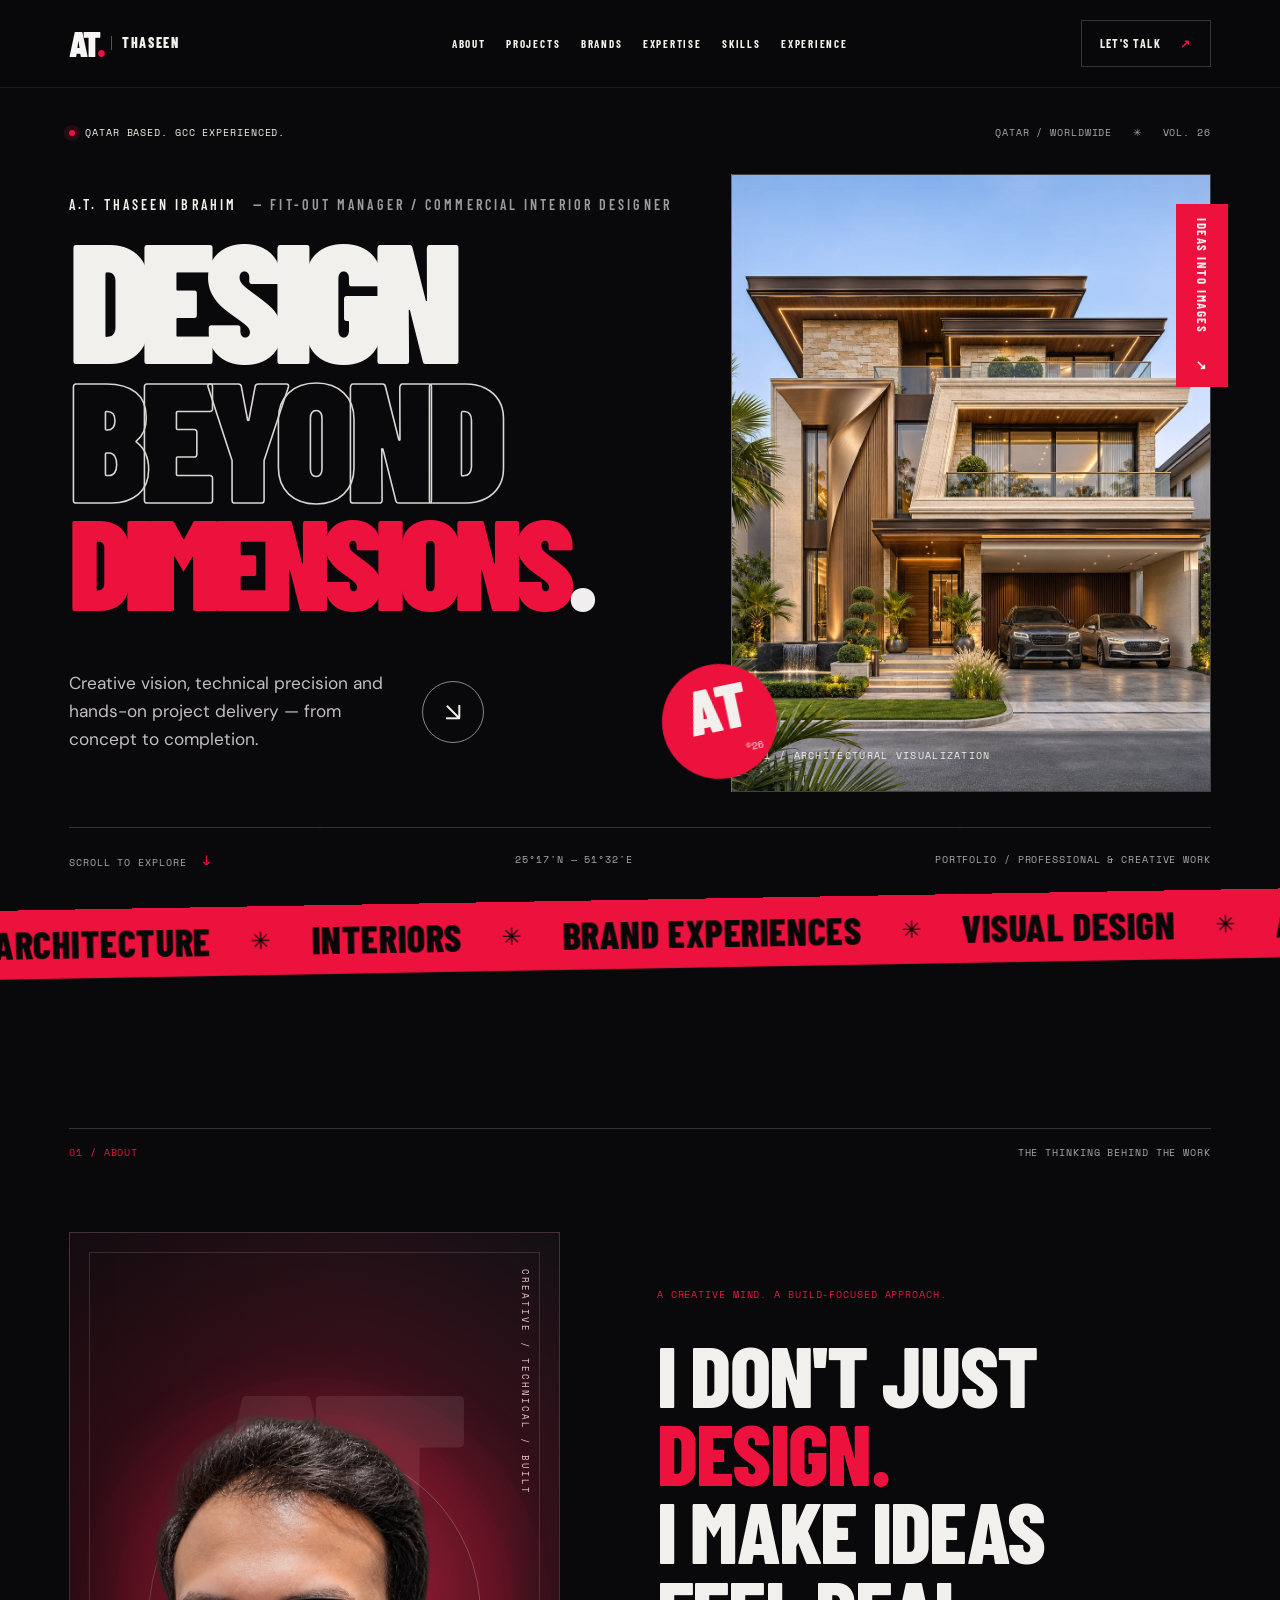
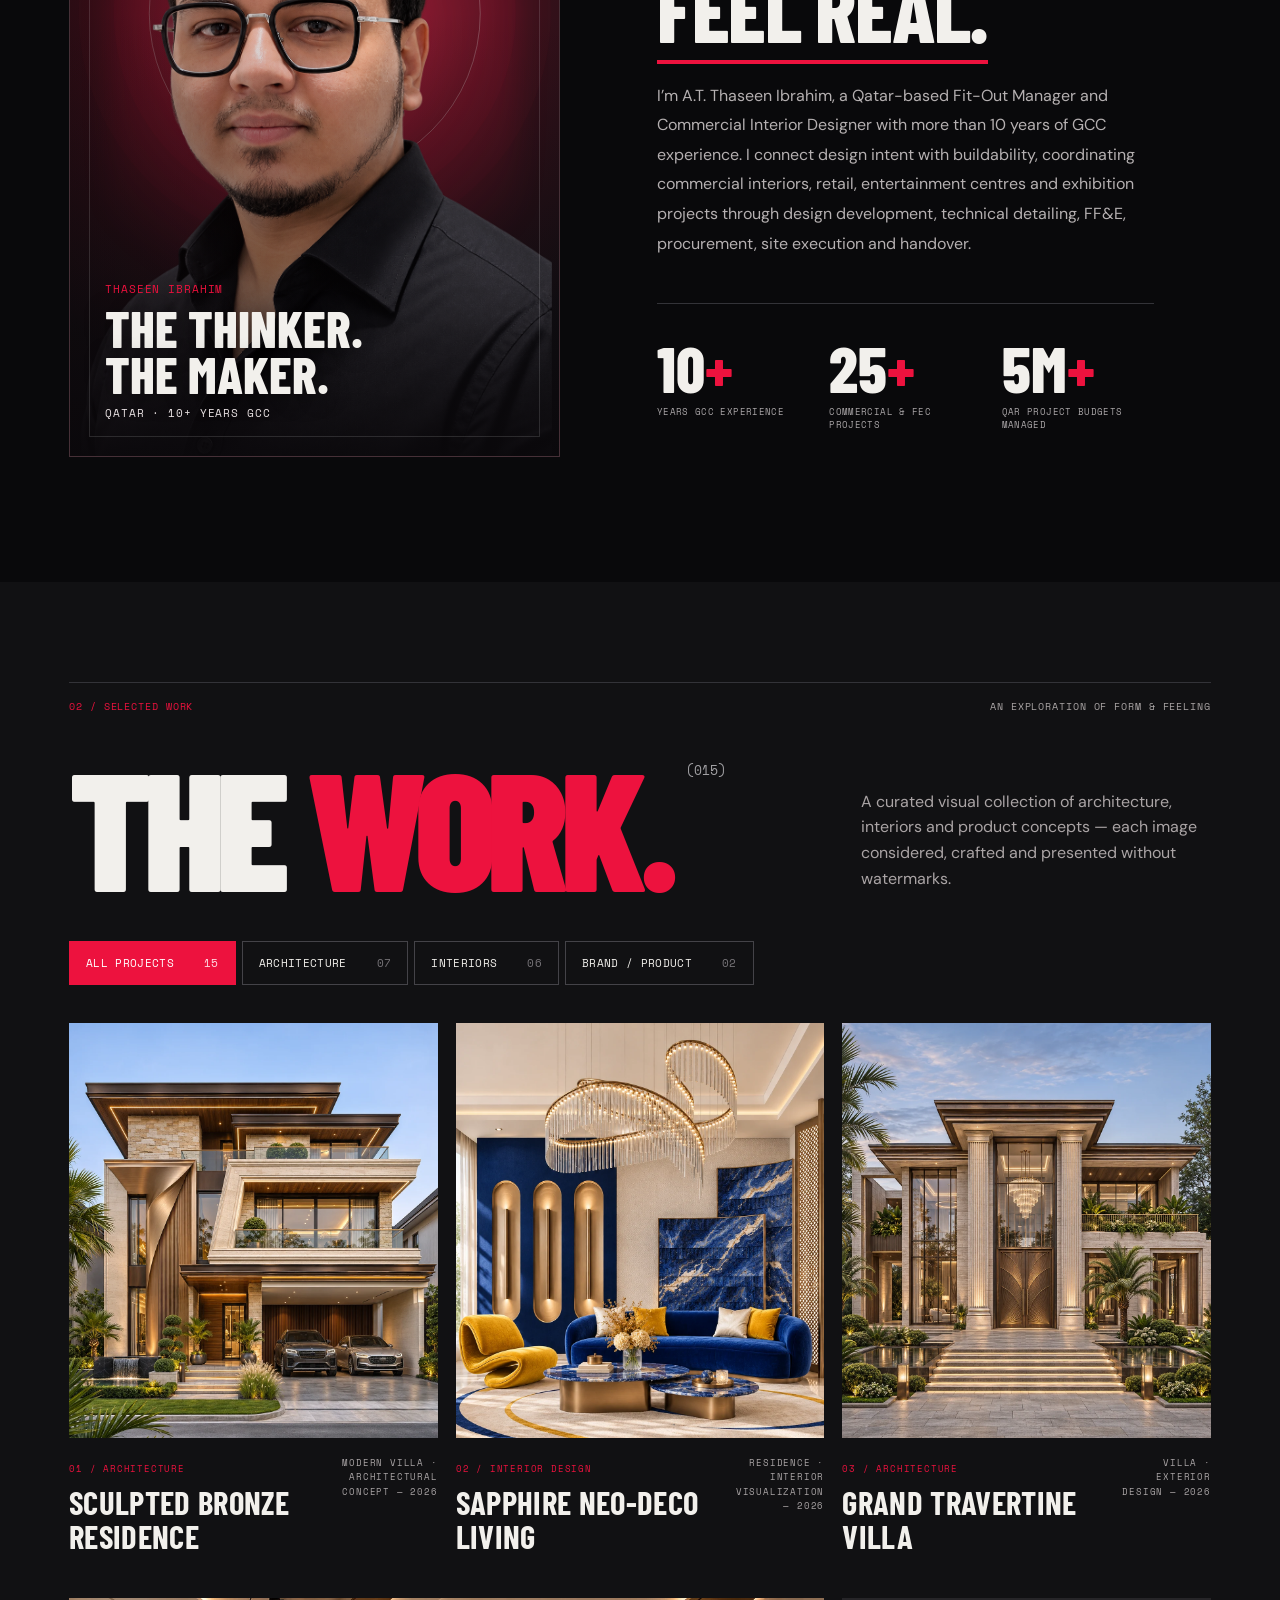
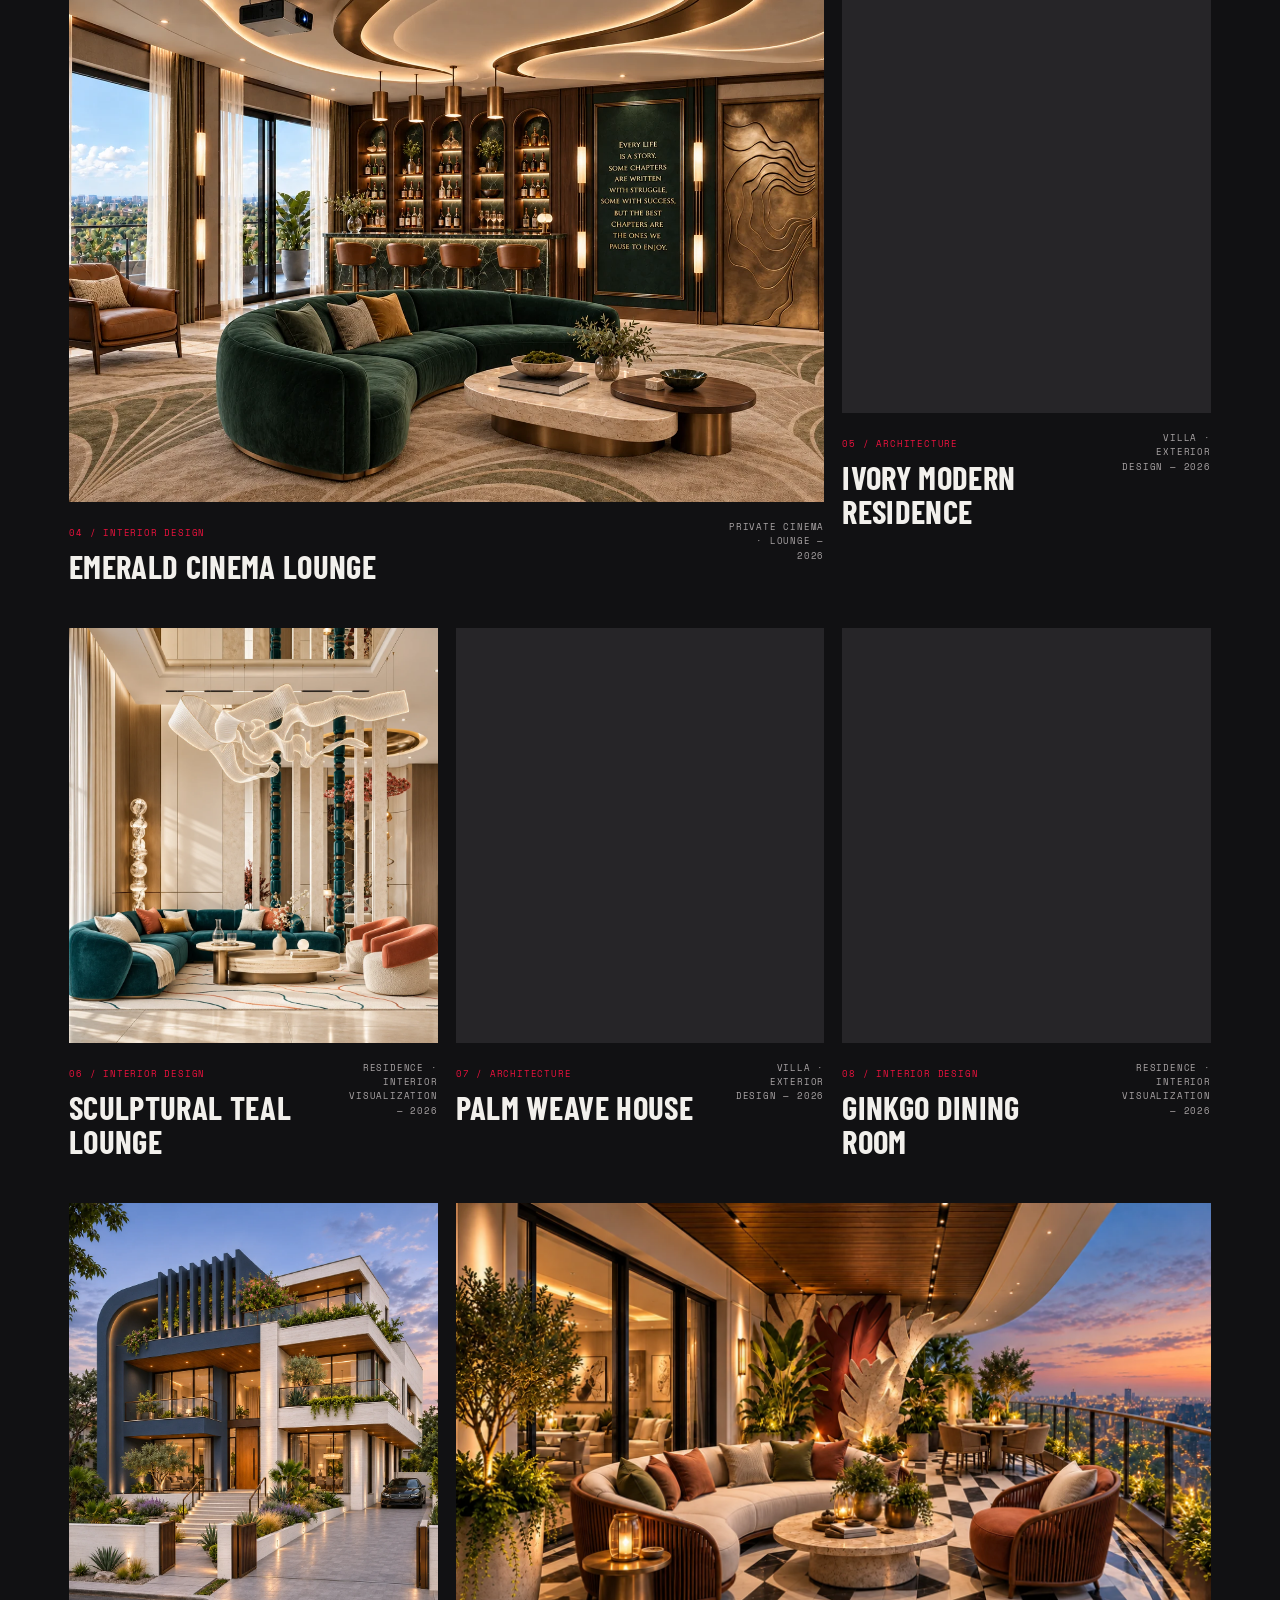
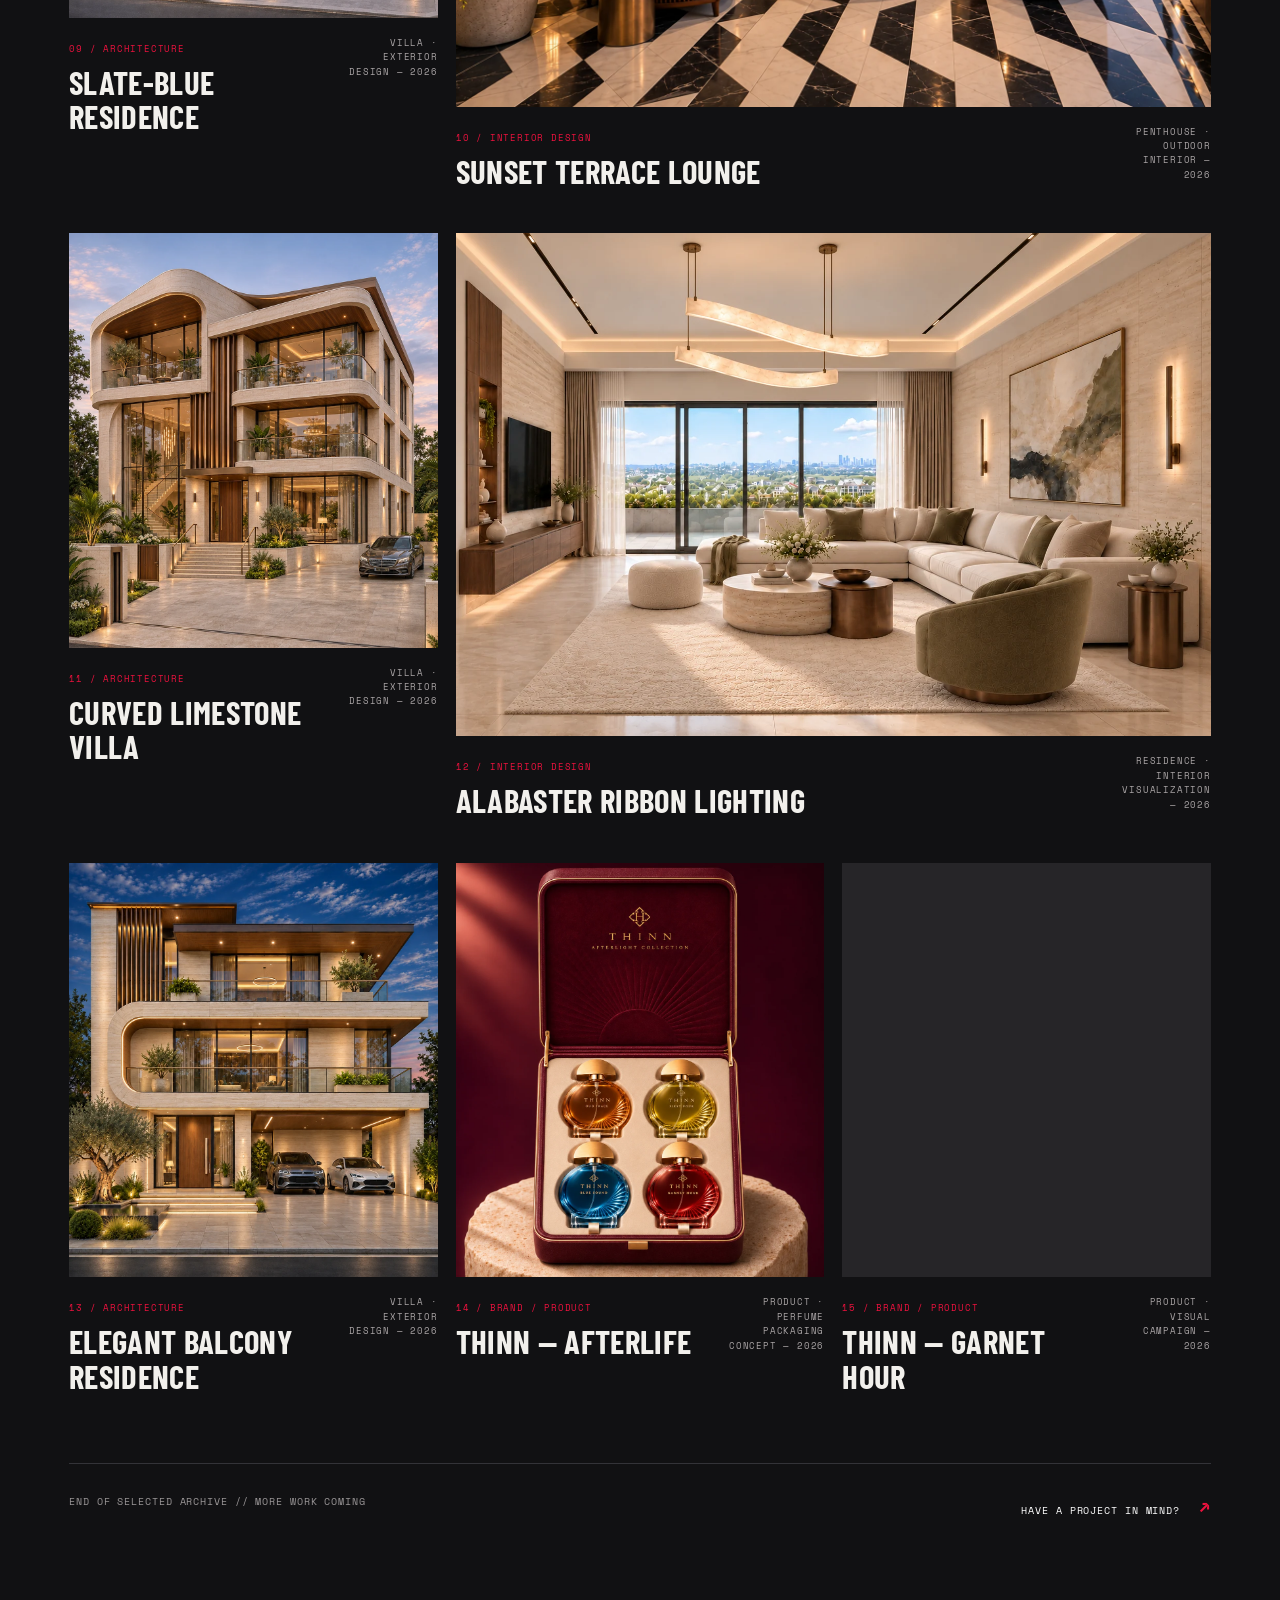
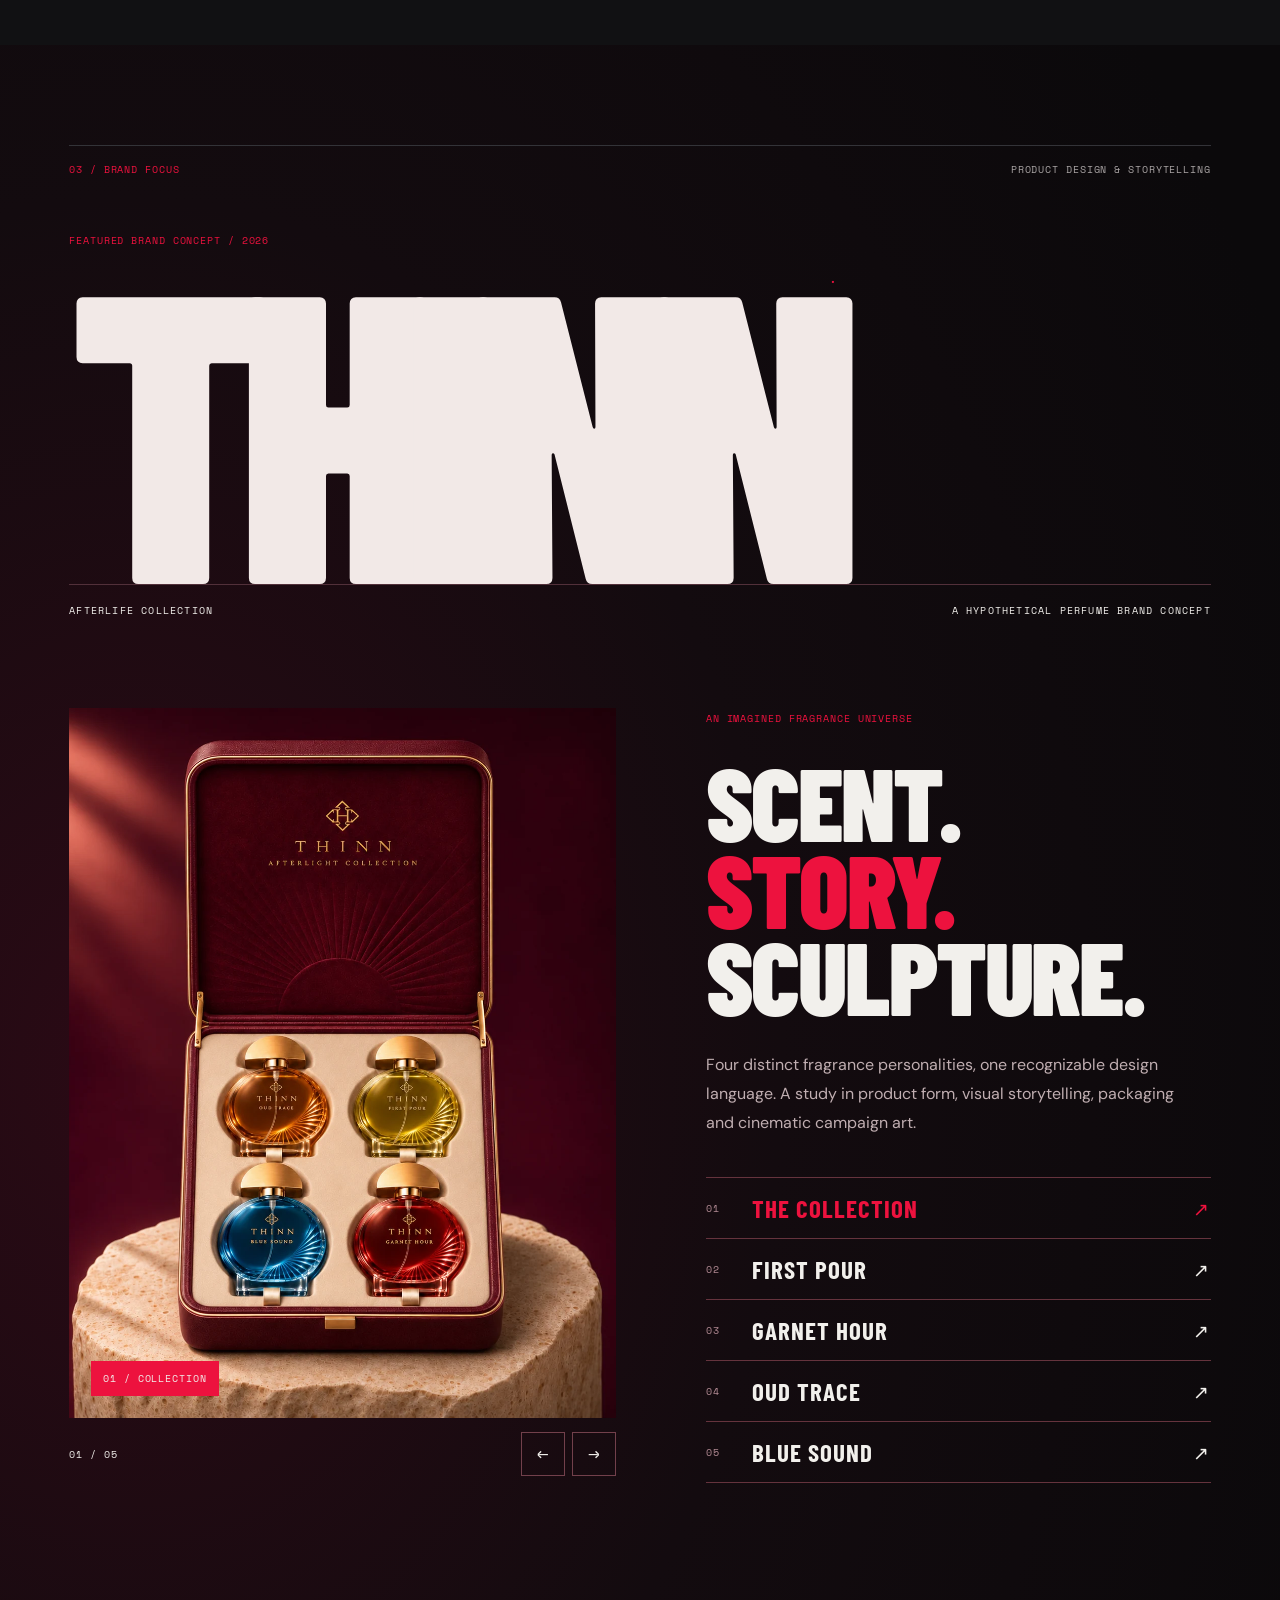
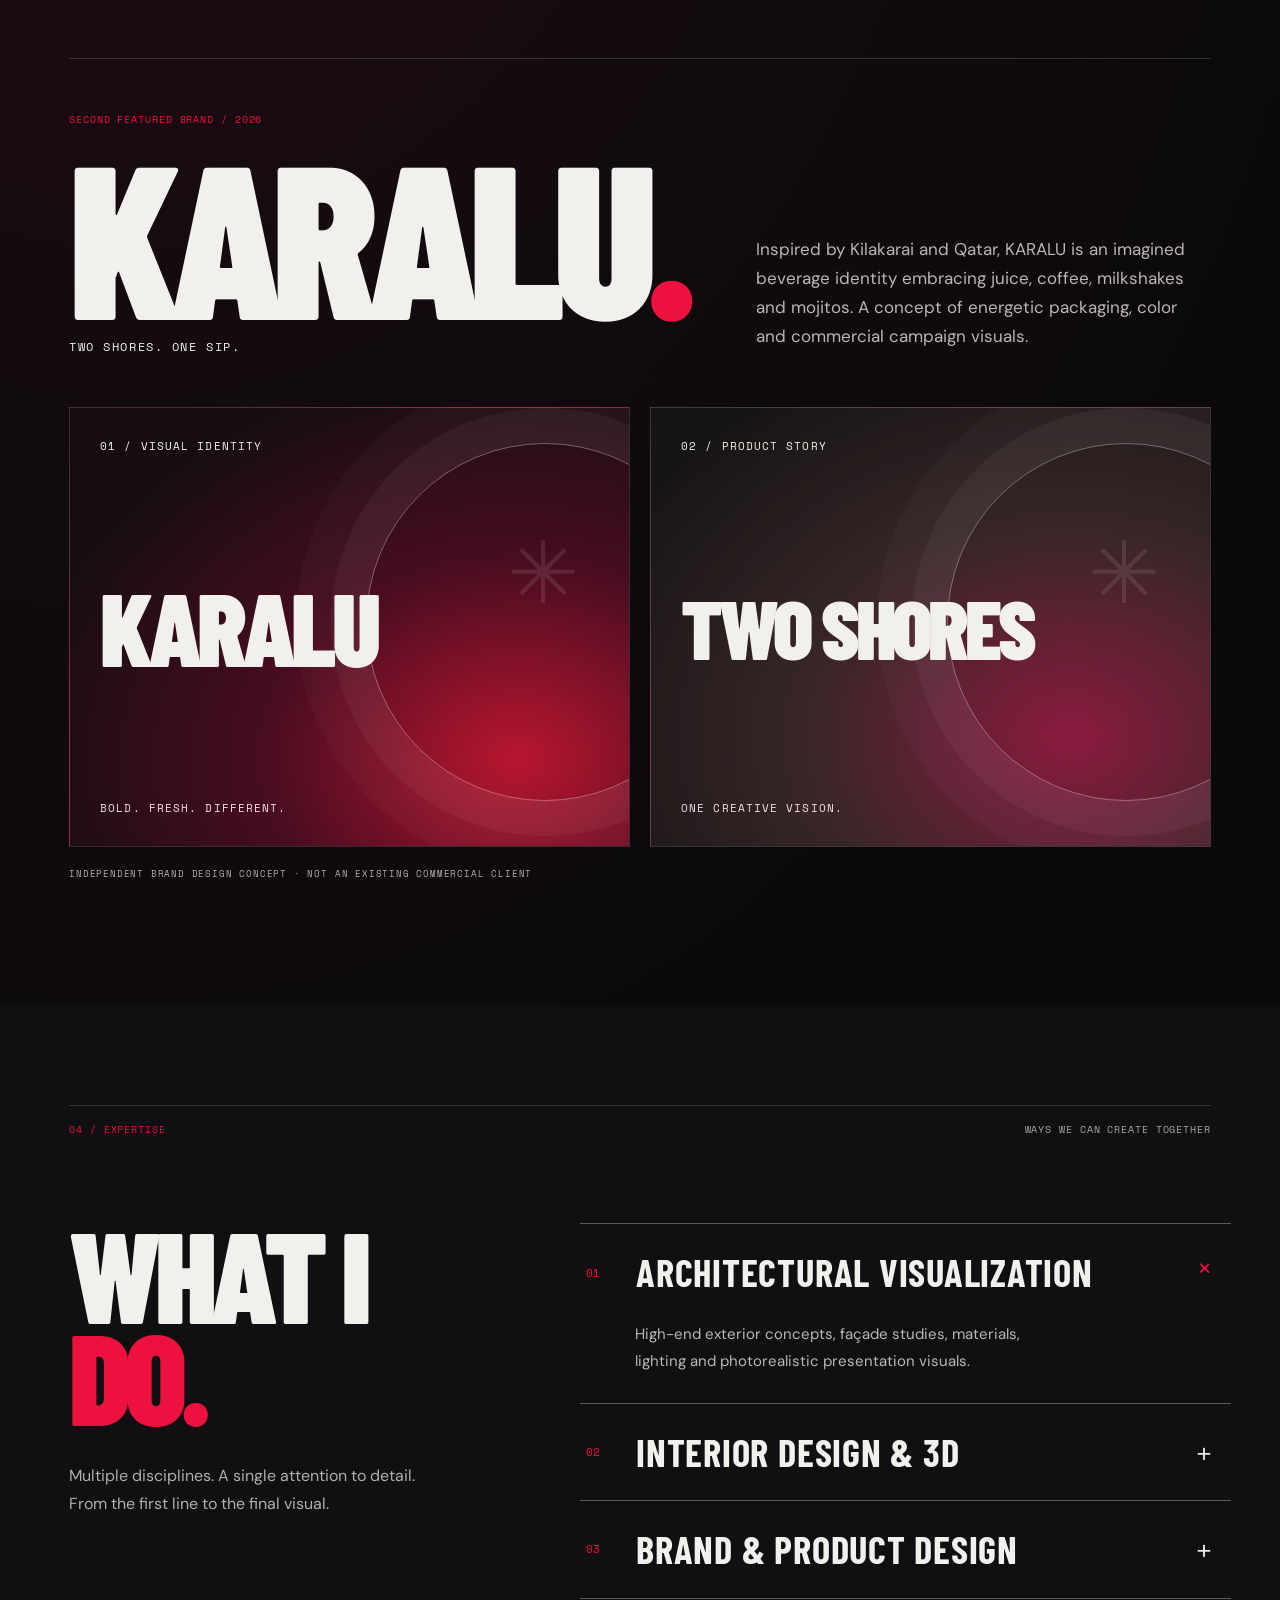
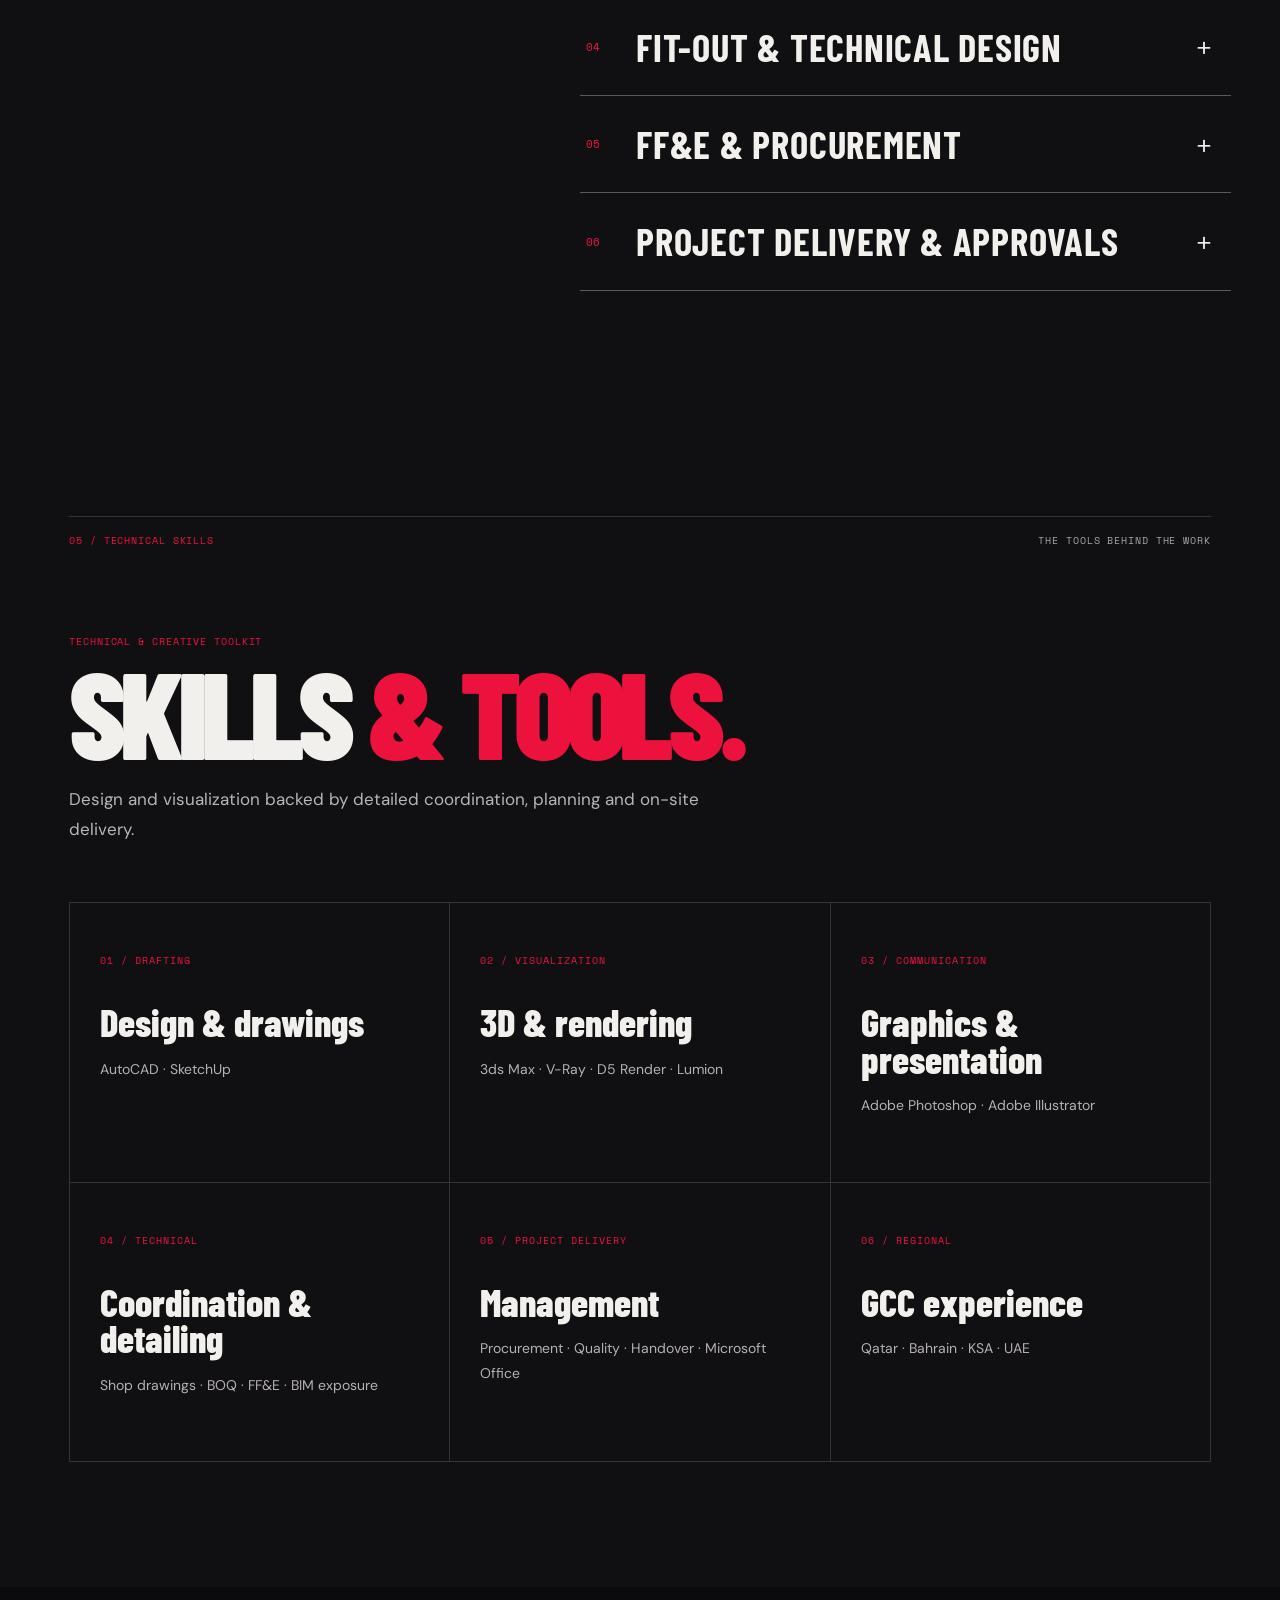
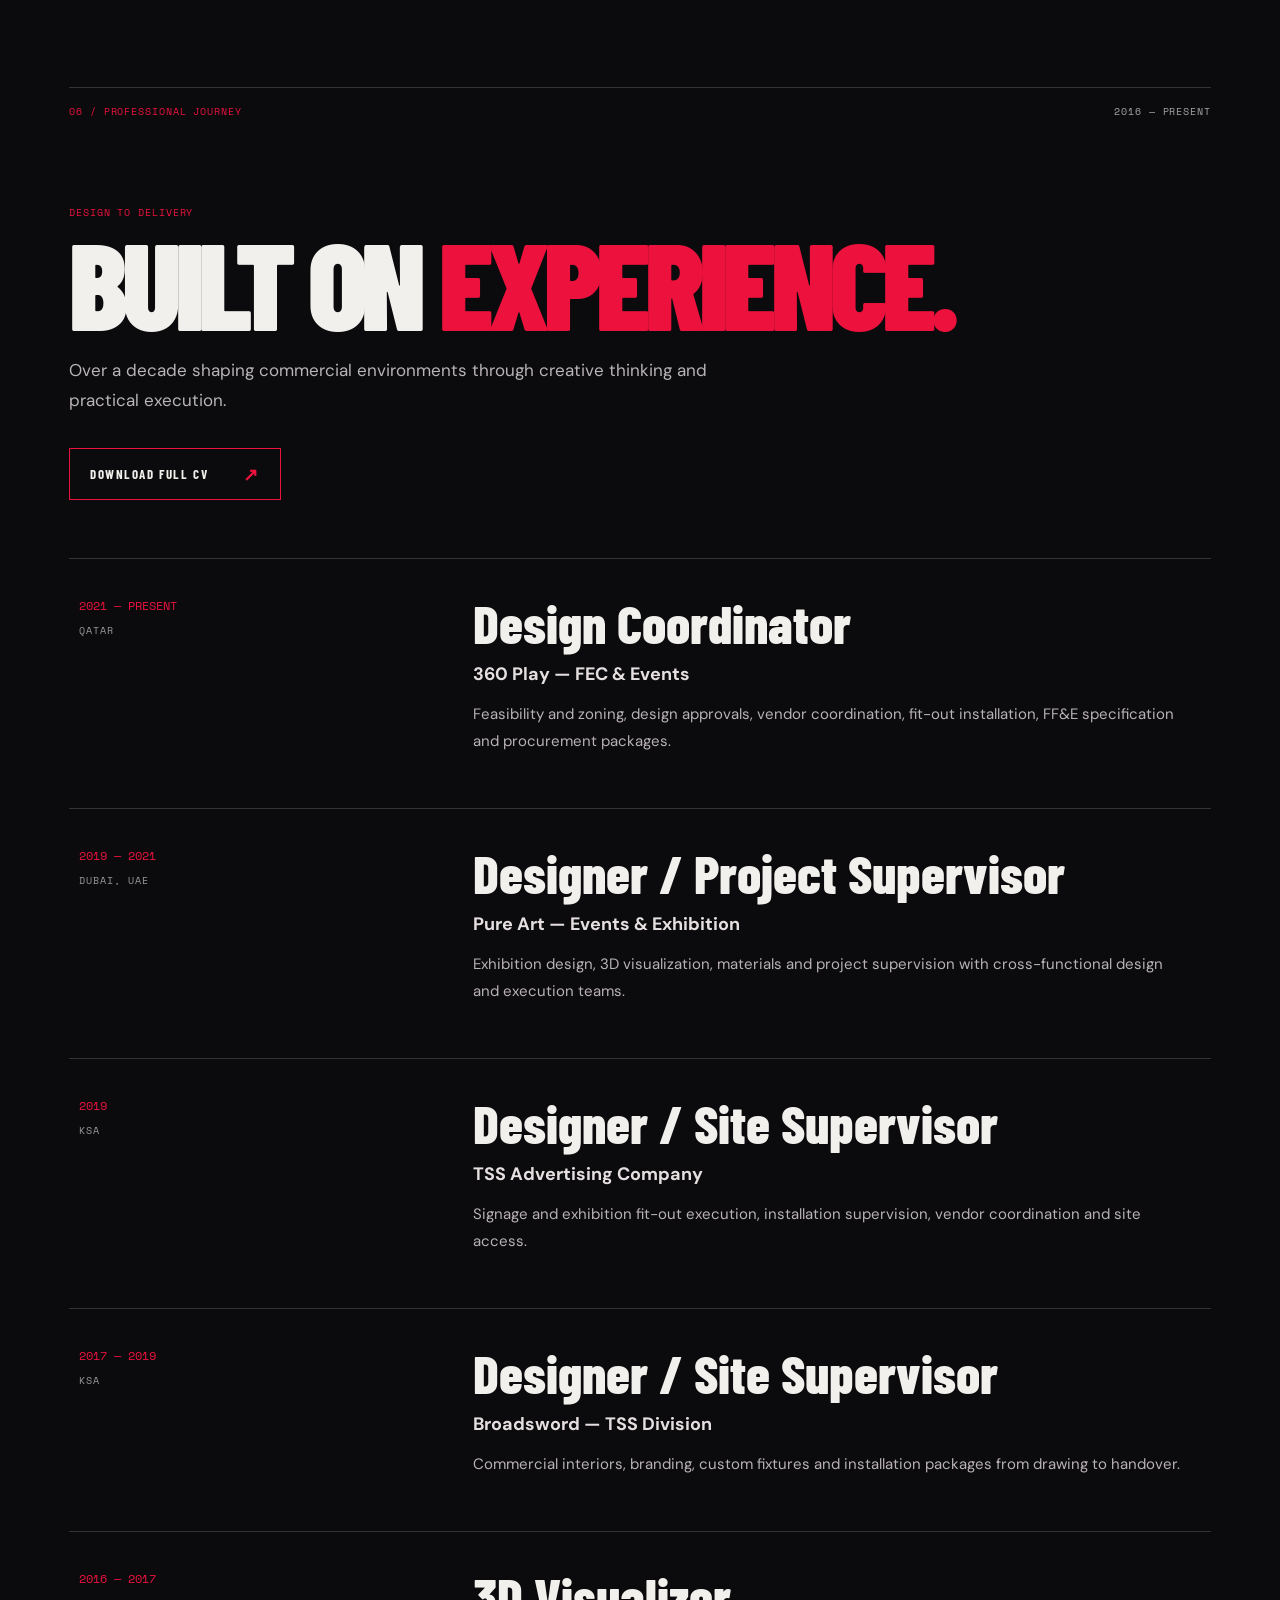
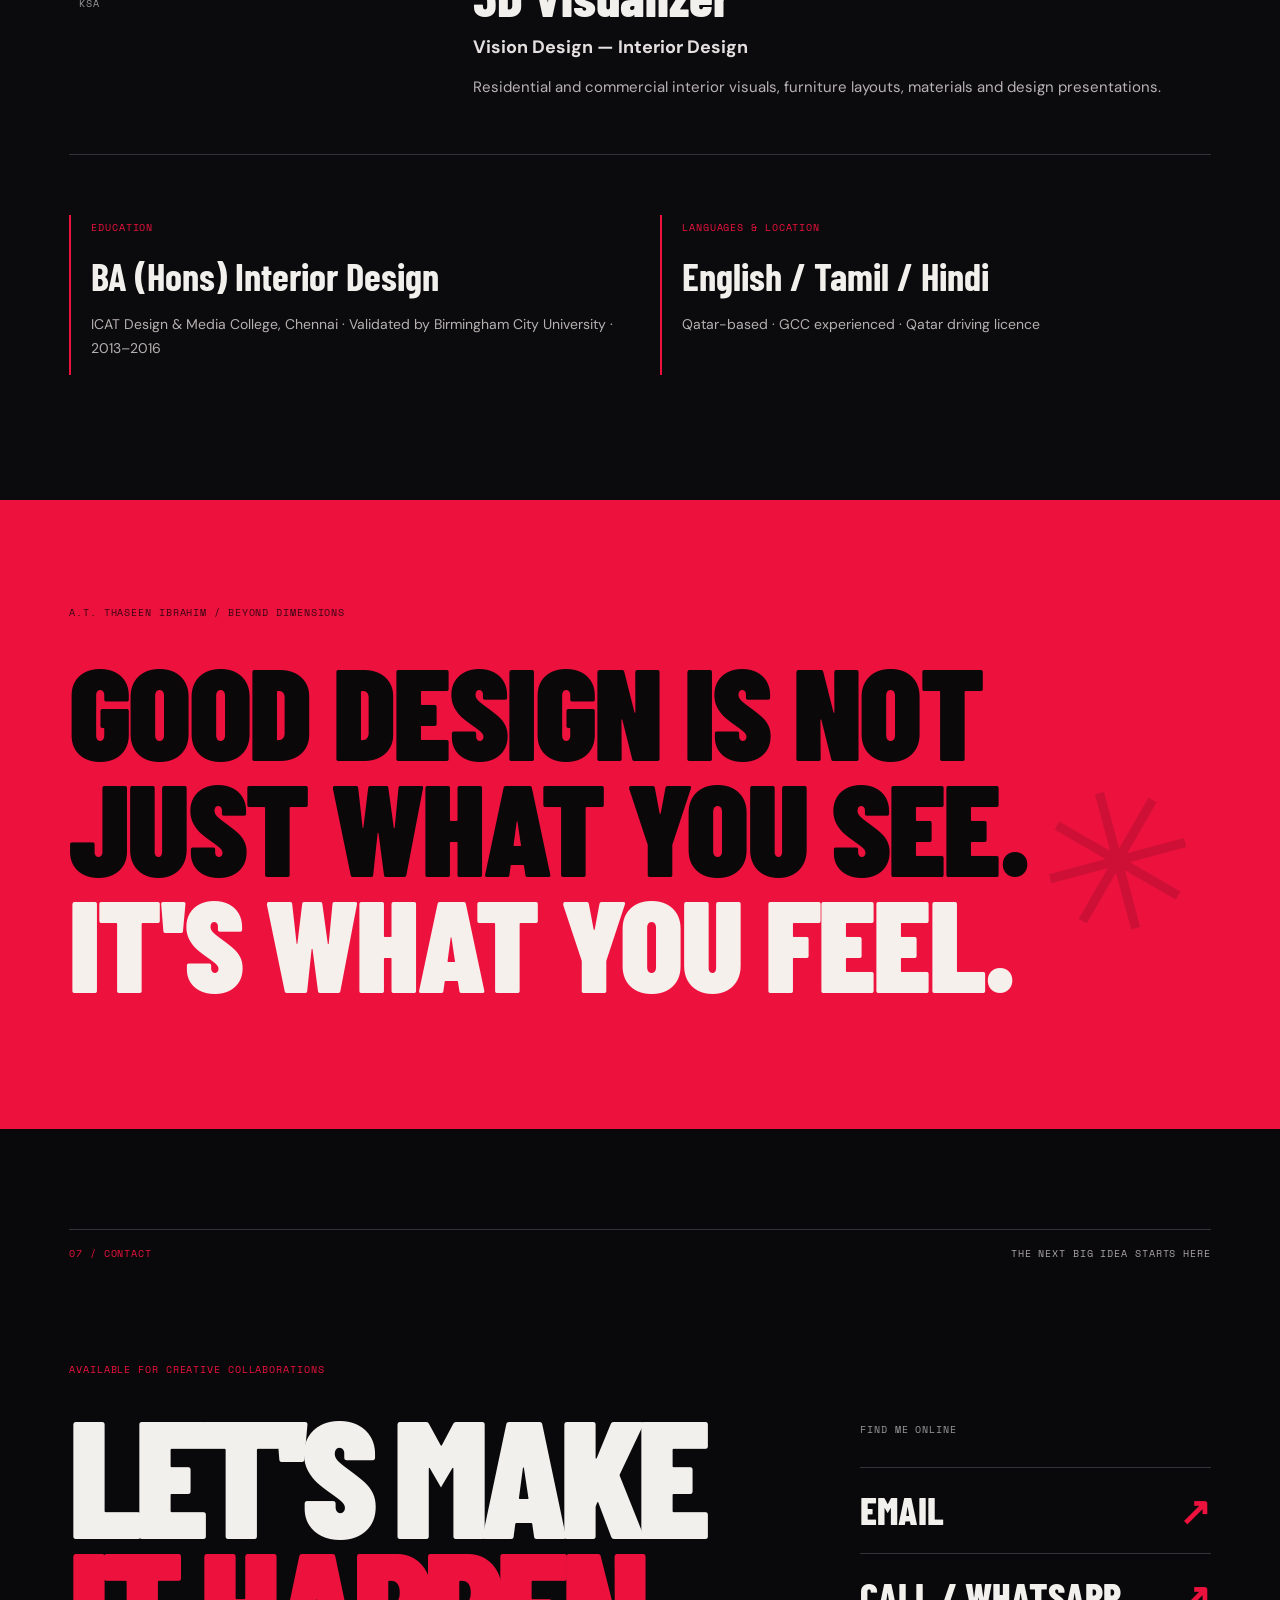
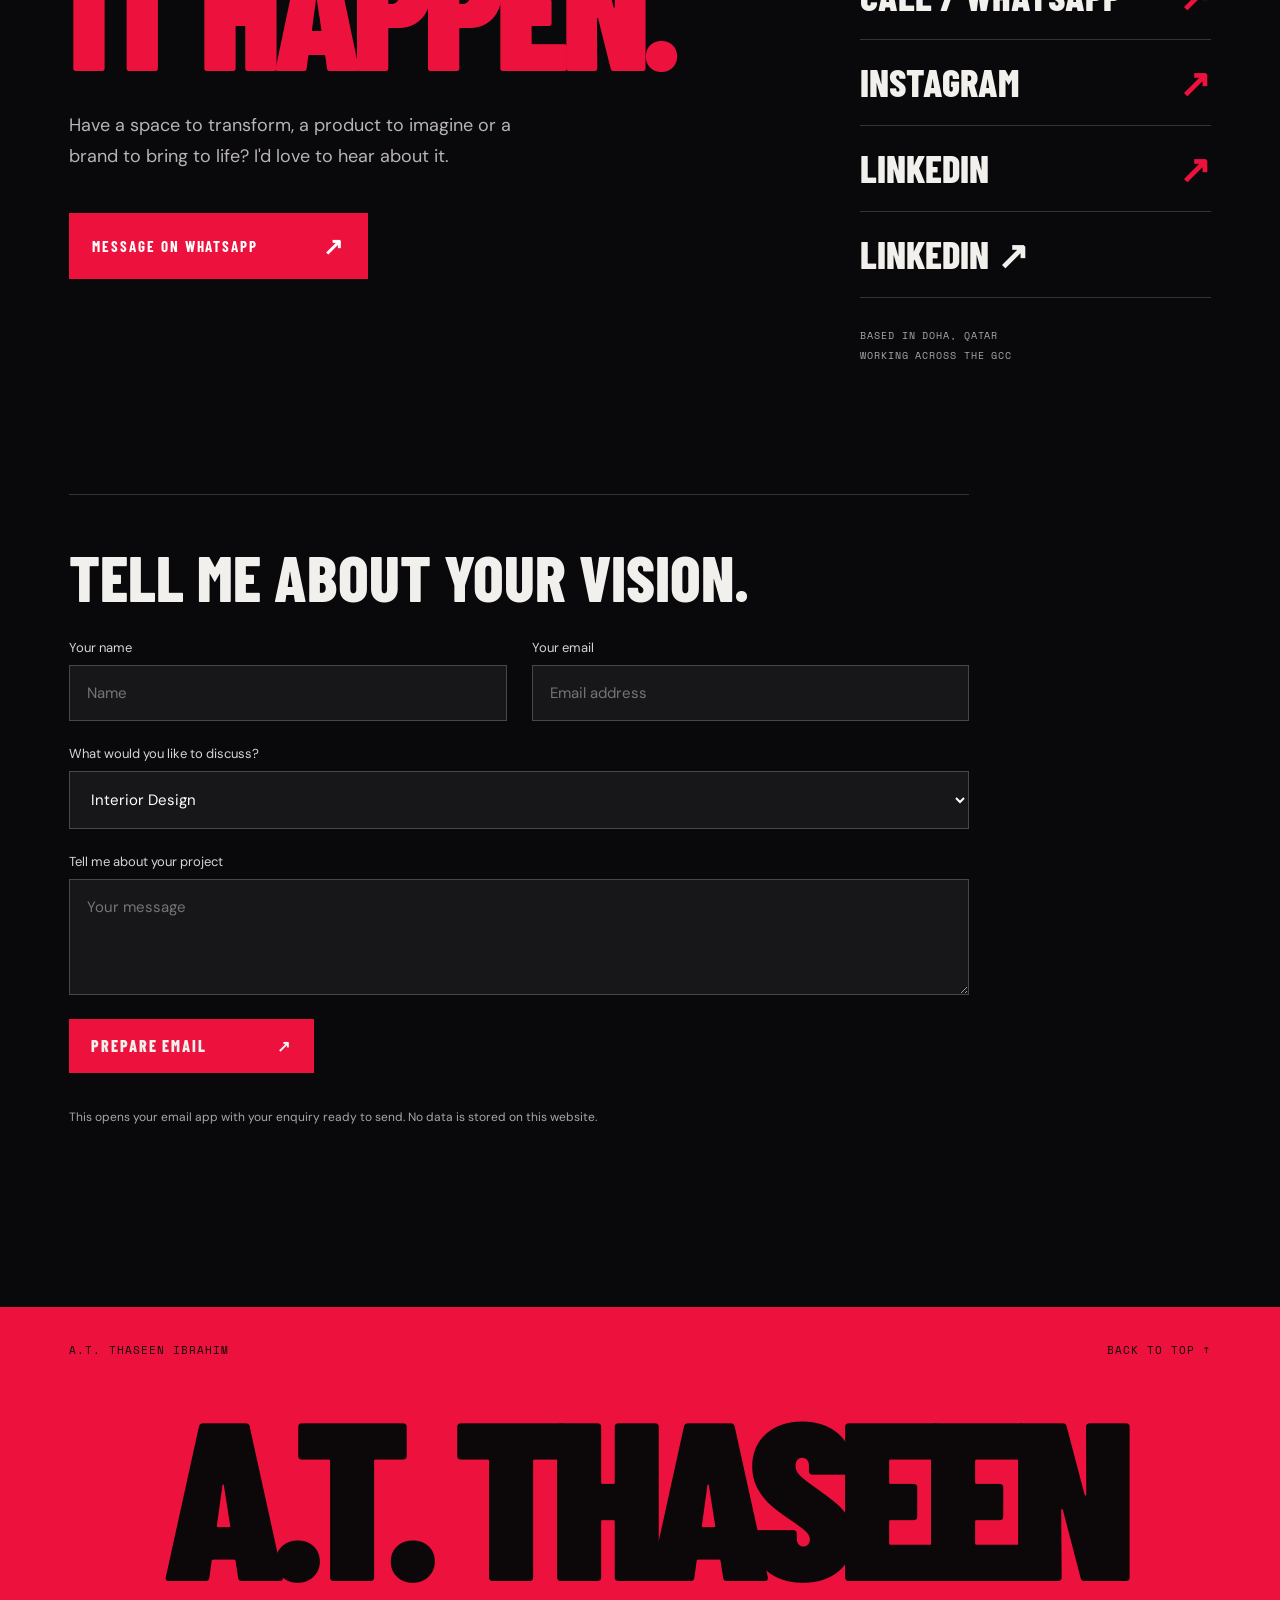
==== index.html @ 5ba25d69 "Add files via upload" ====
<!DOCTYPE html>

<html lang="en">
<head>
<meta charset="utf-8"/>
<meta content="width=device-width,initial-scale=1,viewport-fit=cover" name="viewport"/>
<meta content="#09090b" name="theme-color"/>
<meta content="Portfolio of A.T. Thaseen Ibrahim, Qatar-based Fit-Out Manager and Commercial Interior Designer with 10+ years of GCC experience. Architectural visualization, interior design, THINN and KARALU brand concepts, FF&amp;E and project delivery." name="description"/>
<meta content="A.T. Thaseen Ibrahim — Fit-Out &amp; Creative Design" property="og:title"/>
<meta content="Architecture, interior design, visual storytelling and fit-out delivery. Explore the portfolio of A.T. Thaseen Ibrahim." property="og:description"/>
<meta content="assets/villa-sculpted-bronze.webp" property="og:image"/>
<link rel="icon" type="image/svg+xml" href="favicon.svg"/>
<title>A.T. Thaseen Ibrahim | Fit-Out Manager &amp; Creative Portfolio</title>
<link href="https://fonts.googleapis.com" rel="preconnect"/>
<link crossorigin="" href="https://fonts.gstatic.com" rel="preconnect"/>
<link href="https://fonts.googleapis.com/css2?family=Barlow+Condensed:wght@400;500;600;700;800;900&amp;family=DM+Sans:wght@400;500;600;700&amp;family=Space+Mono:wght@400;700&amp;display=swap" rel="stylesheet"/>
<link as="image" href="assets/villa-sculpted-bronze.webp" rel="preload"/>
<link href="styles.css" rel="stylesheet"/>
<script defer="" src="script.js"></script>
</head>
<body>
<a class="skip-link" href="#main">Skip to content</a>
<div aria-hidden="true" id="scroll-progress"></div>
<div aria-hidden="true" class="cursor"><span>VIEW</span></div>
<div aria-hidden="true" class="loader" id="loader"><div class="loader-center"><span class="loader-kicker">A.T. THASEEN IBRAHIM // PORTFOLIO</span><strong>AT.</strong><span class="loader-counter" id="loader-number">000</span></div><div class="loader-bottom"><span>BEYOND DIMENSIONS</span><span>PORTFOLIO / 2026</span></div></div>
<header class="site-header" id="site-header">
<a aria-label="A.T. Thaseen Ibrahim — back to top" class="identity" href="#home"><span class="identity-mark">AT<i>.</i></span><span class="identity-name">THASEEN</span></a>
<nav aria-label="Main menu" class="desktop-nav"><a data-n="01" href="#about">ABOUT</a><a data-n="02" href="#work">PROJECTS</a><a data-n="03" href="#brand">BRANDS</a><a data-n="04" href="#services">EXPERTISE</a><a data-n="05" href="#skills">SKILLS</a><a data-n="06" href="#experience">EXPERIENCE</a></nav>
<a class="nav-cta" href="#contact">LET'S TALK <span aria-hidden="true">↗</span></a>
<button aria-controls="mobile-menu" aria-expanded="false" aria-label="Open menu" class="menu-toggle" id="menu-toggle"><span></span><span></span></button>
</header>
<nav aria-label="Mobile navigation" class="mobile-menu" id="mobile-menu" inert=""><a href="#home">HOME <i>00</i></a><a href="#about">PROFILE <i>01</i></a><a href="#work">PROJECTS <i>02</i></a><a href="#brand">BRAND DESIGNS <i>03</i></a><a href="#services">EXPERTISE <i>04</i></a><a href="#skills">SKILLS <i>05</i></a><a href="#experience">EXPERIENCE <i>06</i></a><a href="#contact">CONTACT <i>07</i></a></nav>
<main id="main">
<section aria-label="Portfolio introduction" class="hero" id="home">
<div aria-hidden="true" class="hero-grid"></div>
<div class="hero-main">
<div class="hero-top reveal"><span class="eyebrow"><b class="pulse"></b> QATAR BASED. GCC EXPERIENCED.</span><span class="hero-edition">QATAR / WORLDWIDE   ✳   VOL. 26</span></div>
<div class="hero-composition">
<div class="hero-copy">
<p class="hero-small reveal">A.T. THASEEN IBRAHIM <span>— FIT-OUT MANAGER / COMMERCIAL INTERIOR DESIGNER</span></p>
<h1 class="hero-heading"><span class="line-wrap"><span class="line-animate">DESIGN</span></span><span class="line-wrap"><span class="line-animate outline-type">BEYOND</span></span><span class="line-wrap"><span class="line-animate red-type">DIMENSIONS<span class="dot">.</span></span></span></h1>
<div class="hero-caption reveal"><p>Creative vision, technical precision and hands-on project delivery — from concept to completion.</p><a aria-label="Explore selected work" class="round-arrow" href="#work">↘</a></div>
</div>
<div class="hero-visual reveal" data-parallax="0.09"><div class="hero-image-frame"><img alt="Warm-lit sculptural modern villa exterior, designed and visualized by A.T. Thaseen Ibrahim" class="hero-picture" fetchpriority="high" src="assets/villa-sculpted-bronze.webp"/><div class="image-shade"></div><div class="hero-image-id">01 / ARCHITECTURAL VISUALIZATION</div></div><div class="hero-visual-caption">IDEAS INTO IMAGES <span>↗</span></div></div>
<div aria-hidden="true" class="hero-stamp">AT<span>©26</span></div>
</div>
<div class="hero-foot"><span>SCROLL TO EXPLORE <span class="scroll-arrow">↓</span></span><span class="tiny-coord">25°17'N — 51°32'E</span><span>PORTFOLIO / PROFESSIONAL &amp; CREATIVE WORK</span></div>
</div>
<div aria-label="Architecture, interiors, branding, visual design" class="marquee-band"><div aria-hidden="true" class="marquee-track"> <span>ARCHITECTURE</span><i>✳</i><span>INTERIORS</span><i>✳</i><span>BRAND EXPERIENCES</span><i>✳</i><span>VISUAL DESIGN</span><i>✳</i><span>ARCHITECTURE</span><i>✳</i><span>INTERIORS</span><i>✳</i><span>BRAND EXPERIENCES</span><i>✳</i><span>VISUAL DESIGN</span><i>✳</i></div></div>
</section>
<section class="about section-pad" id="about">
<div class="section-number reveal"><span>01 / ABOUT</span><span>THE THINKING BEHIND THE WORK</span></div>
<div class="about-grid">
<div class="about-left portrait-area reveal portrait-cutout"><div class="portrait-frame"><span aria-hidden="true" class="portrait-orbit"></span><span aria-hidden="true" class="portrait-caption-vertical">CREATIVE / TECHNICAL / BUILT</span><img alt="A.T. Thaseen Ibrahim, transparent studio portrait in black shirt" loading="eager" src="assets/thaseen-transparent-portrait.png"/><div class="portrait-overlay"></div></div><div class="portrait-label"><span>THASEEN IBRAHIM</span><b>THE THINKER.<br/>THE MAKER.</b><small>QATAR · 10+ YEARS GCC</small></div></div>
<div class="about-right"><p class="micro red reveal">A CREATIVE MIND. A BUILD-FOCUSED APPROACH.</p><h2 class="display-head reveal">I DON'T JUST <em>DESIGN.</em><br/>I MAKE IDEAS <span class="underline-red">FEEL REAL.</span></h2><p class="about-description reveal">I’m A.T. Thaseen Ibrahim, a Qatar-based Fit-Out Manager and Commercial Interior Designer with more than 10 years of GCC experience. I connect design intent with buildability, coordinating commercial interiors, retail, entertainment centres and exhibition projects through design development, technical detailing, FF&amp;E, procurement, site execution and handover.</p><div class="stats reveal"><div><strong>10<span>+</span></strong><small>YEARS GCC EXPERIENCE</small></div><div><strong>25<span>+</span></strong><small>COMMERCIAL &amp; FEC PROJECTS</small></div><div><strong>5M<span>+</span></strong><small>QAR PROJECT BUDGETS MANAGED</small></div></div></div>
</div>
</section>
<section class="work section-pad" id="work">
<div class="section-number reveal"><span>02 / SELECTED WORK</span><span>AN EXPLORATION OF FORM &amp; FEELING</span></div>
<div class="work-header"><h2 class="section-display reveal">THE <em>WORK.</em><span class="count-mark">(015)</span></h2><div class="work-intro reveal">A curated visual collection of architecture, interiors and product concepts — each image considered, crafted and presented without watermarks.</div></div>
<div aria-label="Filter portfolio projects" class="filter-wrap reveal" role="group"><button aria-pressed="true" class="filter active" data-filter="all" type="button">ALL PROJECTS <span>15</span></button><button aria-pressed="false" class="filter" data-filter="architecture" type="button">ARCHITECTURE <span>07</span></button><button aria-pressed="false" class="filter" data-filter="interior" type="button">INTERIORS <span>06</span></button><button aria-pressed="false" class="filter" data-filter="branding" type="button">BRAND / PRODUCT <span>02</span></button></div>
<div class="projects-grid" id="projects-grid"><article aria-label="Open SCULPTED BRONZE RESIDENCE image" class="project-card reveal" data-category="architecture" data-index="0" role="button" tabindex="0"><div class="project-media"><img alt="A contemporary sculptural luxury villa in natural stone, bronze and warm architectural lighting" class="project-tall-image" decoding="async" loading="lazy" src="assets/villa-sculpted-bronze.webp"/><div class="project-hover"><span>VIEW FULL IMAGE</span><b>↗</b></div></div><div class="project-info"><div><span class="project-type">01 / ARCHITECTURE</span><h3>SCULPTED BRONZE RESIDENCE</h3></div><span class="project-year">MODERN VILLA · ARCHITECTURAL CONCEPT — 2026</span></div></article><article aria-label="Open SAPPHIRE NEO-DECO LIVING image" class="project-card reveal" data-category="interior" data-index="1" role="button" tabindex="0"><div class="project-media"><img alt="Sapphire velvet sofa, mustard accent chair and opulent chandeliers in a Neo-Deco living room" decoding="async" loading="lazy" src="assets/interior-sapphire-living.webp"/><div class="project-hover"><span>VIEW FULL IMAGE</span><b>↗</b></div></div><div class="project-info"><div><span class="project-type">02 / INTERIOR DESIGN</span><h3>SAPPHIRE NEO-DECO LIVING</h3></div><span class="project-year">RESIDENCE · INTERIOR VISUALIZATION — 2026</span></div></article><article aria-label="Open GRAND TRAVERTINE VILLA image" class="project-card reveal" data-category="architecture" data-index="2" role="button" tabindex="0"><div class="project-media"><img alt="Monumental travertine villa with columns, ornamental door and layered warm lighting" class="project-tall-image" decoding="async" loading="lazy" src="assets/villa-grand-travertine.webp"/><div class="project-hover"><span>VIEW FULL IMAGE</span><b>↗</b></div></div><div class="project-info"><div><span class="project-type">03 / ARCHITECTURE</span><h3>GRAND TRAVERTINE VILLA</h3></div><span class="project-year">VILLA · EXTERIOR DESIGN — 2026</span></div></article><article aria-label="Open EMERALD CINEMA LOUNGE image" class="project-card reveal wide" data-category="interior" data-index="3" role="button" tabindex="0"><div class="project-media"><img alt="Luxe emerald curved sofa with back bar, projector and bronze lighting in cinema lounge" decoding="async" loading="lazy" src="assets/interior-emerald-cinema.webp"/><div class="project-hover"><span>VIEW FULL IMAGE</span><b>↗</b></div></div><div class="project-info"><div><span class="project-type">04 / INTERIOR DESIGN</span><h3>EMERALD CINEMA LOUNGE</h3></div><span class="project-year">PRIVATE CINEMA · LOUNGE — 2026</span></div></article><article aria-label="Open IVORY MODERN RESIDENCE image" class="project-card reveal" data-category="architecture" data-index="4" role="button" tabindex="0"><div class="project-media"><img alt="Ivory-and-charcoal two-storey villa with fluted columns, tall glazing and modern garage" class="project-tall-image" decoding="async" loading="lazy" src="assets/villa-ivory-modern.webp"/><div class="project-hover"><span>VIEW FULL IMAGE</span><b>↗</b></div></div><div class="project-info"><div><span class="project-type">05 / ARCHITECTURE</span><h3>IVORY MODERN RESIDENCE</h3></div><span class="project-year">VILLA · EXTERIOR DESIGN — 2026</span></div></article><article aria-label="Open SCULPTURAL TEAL LOUNGE image" class="project-card reveal" data-category="interior" data-index="5" role="button" tabindex="0"><div class="project-media"><img alt="Contemporary living space with teal sculptural sofa, coral seating and illuminated ribbon pendant" decoding="async" loading="lazy" src="assets/interior-sculptural-teal.webp"/><div class="project-hover"><span>VIEW FULL IMAGE</span><b>↗</b></div></div><div class="project-info"><div><span class="project-type">06 / INTERIOR DESIGN</span><h3>SCULPTURAL TEAL LOUNGE</h3></div><span class="project-year">RESIDENCE · INTERIOR VISUALIZATION — 2026</span></div></article><article aria-label="Open PALM WEAVE HOUSE image" class="project-card reveal" data-category="architecture" data-index="6" role="button" tabindex="0"><div class="project-media"><img alt="Modern villa with botanical CNC pattern and illuminated warm stone exterior" class="project-tall-image" decoding="async" loading="lazy" src="assets/villa-palm-weave.webp"/><div class="project-hover"><span>VIEW FULL IMAGE</span><b>↗</b></div></div><div class="project-info"><div><span class="project-type">07 / ARCHITECTURE</span><h3>PALM WEAVE HOUSE</h3></div><span class="project-year">VILLA · EXTERIOR DESIGN — 2026</span></div></article><article aria-label="Open GINKGO DINING ROOM image" class="project-card reveal" data-category="interior" data-index="7" role="button" tabindex="0"><div class="project-media"><img alt="Ginkgo feature wall with blue and mustard upholstered dining chairs and sculptural ceiling lighting" decoding="async" loading="lazy" src="assets/interior-ginkgo-dining.webp"/><div class="project-hover"><span>VIEW FULL IMAGE</span><b>↗</b></div></div><div class="project-info"><div><span class="project-type">08 / INTERIOR DESIGN</span><h3>GINKGO DINING ROOM</h3></div><span class="project-year">RESIDENCE · INTERIOR VISUALIZATION — 2026</span></div></article><article aria-label="Open SLATE-BLUE RESIDENCE image" class="project-card reveal" data-category="architecture" data-index="8" role="button" tabindex="0"><div class="project-media"><img alt="Slate-blue modern villa with dramatic fins, pale stone and cascading landscaping" class="project-tall-image" decoding="async" loading="lazy" src="assets/villa-slate-blue.webp"/><div class="project-hover"><span>VIEW FULL IMAGE</span><b>↗</b></div></div><div class="project-info"><div><span class="project-type">09 / ARCHITECTURE</span><h3>SLATE-BLUE RESIDENCE</h3></div><span class="project-year">VILLA · EXTERIOR DESIGN — 2026</span></div></article><article aria-label="Open SUNSET TERRACE LOUNGE image" class="project-card reveal wide" data-category="interior" data-index="9" role="button" tabindex="0"><div class="project-media"><img alt="Open terrace living with checkerboard marble flooring, tropical plants and sunset skyline" decoding="async" loading="lazy" src="assets/interior-sunset-terrace.webp"/><div class="project-hover"><span>VIEW FULL IMAGE</span><b>↗</b></div></div><div class="project-info"><div><span class="project-type">10 / INTERIOR DESIGN</span><h3>SUNSET TERRACE LOUNGE</h3></div><span class="project-year">PENTHOUSE · OUTDOOR INTERIOR — 2026</span></div></article><article aria-label="Open CURVED LIMESTONE VILLA image" class="project-card reveal" data-category="architecture" data-index="10" role="button" tabindex="0"><div class="project-media"><img alt="Luxury villa with softly curved limestone volumes and large glazed balconies" class="project-tall-image" decoding="async" loading="lazy" src="assets/villa-curved-limestone.webp"/><div class="project-hover"><span>VIEW FULL IMAGE</span><b>↗</b></div></div><div class="project-info"><div><span class="project-type">11 / ARCHITECTURE</span><h3>CURVED LIMESTONE VILLA</h3></div><span class="project-year">VILLA · EXTERIOR DESIGN — 2026</span></div></article><article aria-label="Open ALABASTER RIBBON LIGHTING image" class="project-card reveal wide" data-category="interior" data-index="11" role="button" tabindex="0"><div class="project-media"><img alt="Soft neutral living room with alabaster linear lighting and panoramic windows" decoding="async" loading="lazy" src="assets/interior-alabaster-lights.webp"/><div class="project-hover"><span>VIEW FULL IMAGE</span><b>↗</b></div></div><div class="project-info"><div><span class="project-type">12 / INTERIOR DESIGN</span><h3>ALABASTER RIBBON LIGHTING</h3></div><span class="project-year">RESIDENCE · INTERIOR VISUALIZATION — 2026</span></div></article><article aria-label="Open ELEGANT BALCONY RESIDENCE image" class="project-card reveal" data-category="architecture" data-index="12" role="button" tabindex="0"><div class="project-media"><img alt="Three storey contemporary residence with rounded balcony, soft lighting and planter details" class="project-tall-image" decoding="async" loading="lazy" src="assets/villa-elegant-balcony.webp"/><div class="project-hover"><span>VIEW FULL IMAGE</span><b>↗</b></div></div><div class="project-info"><div><span class="project-type">13 / ARCHITECTURE</span><h3>ELEGANT BALCONY RESIDENCE</h3></div><span class="project-year">VILLA · EXTERIOR DESIGN — 2026</span></div></article><article aria-label="Open THINN — AFTERLIFE image" class="project-card reveal" data-category="branding" data-index="13" role="button" tabindex="0"><div class="project-media"><img alt="THINN perfume gift packaging with four distinct fragrance bottles" decoding="async" loading="lazy" src="assets/thinn-afterlife-collection.webp"/><div class="project-hover"><span>VIEW FULL IMAGE</span><b>↗</b></div></div><div class="project-info"><div><span class="project-type">14 / BRAND / PRODUCT</span><h3>THINN — AFTERLIFE</h3></div><span class="project-year">PRODUCT · PERFUME PACKAGING CONCEPT — 2026</span></div></article><article aria-label="Open THINN — GARNET HOUR image" class="project-card reveal" data-category="branding" data-index="14" role="button" tabindex="0"><div class="project-media"><img alt="THINN Garnet Hour crimson perfume product shot with garnet red reflections" decoding="async" loading="lazy" src="assets/thinn-garnet-hour.webp"/><div class="project-hover"><span>VIEW FULL IMAGE</span><b>↗</b></div></div><div class="project-info"><div><span class="project-type">15 / BRAND / PRODUCT</span><h3>THINN — GARNET HOUR</h3></div><span class="project-year">PRODUCT · VISUAL CAMPAIGN — 2026</span></div></article></div>
<div class="work-end reveal"><span>END OF SELECTED ARCHIVE // MORE WORK COMING</span><a href="#contact">HAVE A PROJECT IN MIND? <b>↗</b></a></div>
</section>
<section class="brand section-pad" id="brand">
<div class="section-number reveal"><span>03 / BRAND FOCUS</span><span>PRODUCT DESIGN &amp; STORYTELLING</span></div>
<div class="brand-head reveal"><span class="micro red">FEATURED BRAND CONCEPT / 2026</span><h2>THINN<span>·</span></h2><div class="brand-head-bottom"><p>AFTERLIFE COLLECTION</p><p>A HYPOTHETICAL PERFUME BRAND CONCEPT</p></div></div>
<div class="brand-showcase"><div class="brand-left reveal"><div class="brand-image-wrap"><img alt="THINN Afterlife perfume gift collection" id="brand-featured-image" loading="lazy" src="assets/thinn-afterlife-collection.webp"/><span class="brand-image-label" id="brand-image-label">01 / COLLECTION</span></div><div class="brand-controls"><span id="brand-image-count">01 / 05</span><div><button aria-label="Previous fragrance" id="brand-prev" type="button">←</button><button aria-label="Next fragrance" id="brand-next" type="button">→</button></div></div></div><div class="brand-right reveal"><p class="small-label">AN IMAGINED FRAGRANCE UNIVERSE</p><h3>SCENT.<br/><em>STORY.</em><br/>SCULPTURE.</h3><p>Four distinct fragrance personalities, one recognizable design language. A study in product form, visual storytelling, packaging and cinematic campaign art.</p><div class="brand-mini-list"><button class="brand-choice active" data-brand="0" type="button"><span>01</span>THE COLLECTION <b>↗</b></button><button class="brand-choice" data-brand="1" type="button"><span>02</span>FIRST POUR <b>↗</b></button><button class="brand-choice" data-brand="2" type="button"><span>03</span>GARNET HOUR <b>↗</b></button><button class="brand-choice" data-brand="3" type="button"><span>04</span>OUD TRACE <b>↗</b></button><button class="brand-choice" data-brand="4" type="button"><span>05</span>BLUE SOUND <b>↗</b></button></div></div></div>
<div class="karalu-feature reveal"><div class="karalu-feature-head"><div><span class="micro red">SECOND FEATURED BRAND / 2026</span><h3>KARALU<span>.</span></h3><p>TWO SHORES. ONE SIP.</p></div><p>Inspired by Kilakarai and Qatar, KARALU is an imagined beverage identity embracing juice, coffee, milkshakes and mojitos. A concept of energetic packaging, color and commercial campaign visuals.</p></div><div class="karalu-concept-grid"><div class="karalu-concept"><span class="karalu-kicker">01 / VISUAL IDENTITY</span><strong>KARALU</strong><span class="karalu-sub">BOLD. FRESH. DIFFERENT.</span></div><div class="karalu-concept"><span class="karalu-kicker">02 / PRODUCT STORY</span><strong>TWO SHORES</strong><span class="karalu-sub">ONE CREATIVE VISION.</span></div></div><span class="project-type">INDEPENDENT BRAND DESIGN CONCEPT · NOT AN EXISTING COMMERCIAL CLIENT</span></div></section>
<section class="services section-pad" id="services"><div class="section-number reveal"><span>04 / EXPERTISE</span><span>WAYS WE CAN CREATE TOGETHER</span></div><div class="services-layout"><div class="services-lead reveal"><h2 class="section-display">WHAT I <em>DO.</em></h2><p>Multiple disciplines. A single attention to detail. From the first line to the final visual.</p></div><div class="service-list"><details class="service-item reveal" open=""><summary><span>01</span><strong>ARCHITECTURAL VISUALIZATION</strong><b>+</b></summary><p>High-end exterior concepts, façade studies, materials, lighting and photorealistic presentation visuals.</p></details><details class="service-item reveal"><summary><span>02</span><strong>INTERIOR DESIGN &amp; 3D</strong><b>+</b></summary><p>Residential and commercial interiors with considered layouts, material palettes, detailing and immersive 3D visuals.</p></details><details class="service-item reveal"><summary><span>03</span><strong>BRAND &amp; PRODUCT DESIGN</strong><b>+</b></summary><p>Brand identities, packaging concepts, product visualization, campaign art and experiential presentations.</p></details><details class="service-item reveal"><summary><span>04</span><strong>FIT-OUT &amp; TECHNICAL DESIGN</strong><b>+</b></summary><p>Practical fit-out thinking, CAD detailing, shop drawings, coordination and design development informed by buildability.</p></details><details class="service-item reveal"><summary><span>05</span><strong>FF&amp;E &amp; PROCUREMENT</strong><b>+</b></summary><p>Furniture planning, specifications, finishes and samples, supplier evaluation, cost negotiation, purchase coordination, logistics and installation.</p></details><details class="service-item reveal"><summary><span>06</span><strong>PROJECT DELIVERY &amp; APPROVALS</strong><b>+</b></summary><p>BOQ review, contractor and subcontractor coordination, MEP interface, programme and quality control, mall and authority approval coordination, snagging and handover.</p></details></div></div></section>
<section class="skills-section section-pad" id="skills"><div class="section-number reveal"><span>05 / TECHNICAL SKILLS</span><span>THE TOOLS BEHIND THE WORK</span></div><div class="section-lead reveal"><p class="micro red">TECHNICAL &amp; CREATIVE TOOLKIT</p><h2 class="section-display">SKILLS <em>&amp; TOOLS.</em></h2><p>Design and visualization backed by detailed coordination, planning and on-site delivery.</p></div><div class="skills-grid"><div class="skill-block reveal"><span>01 / DRAFTING</span><h3>Design &amp; drawings</h3><p>AutoCAD · SketchUp</p></div><div class="skill-block reveal"><span>02 / VISUALIZATION</span><h3>3D &amp; rendering</h3><p>3ds Max · V-Ray · D5 Render · Lumion</p></div><div class="skill-block reveal"><span>03 / COMMUNICATION</span><h3>Graphics &amp; presentation</h3><p>Adobe Photoshop · Adobe Illustrator</p></div><div class="skill-block reveal"><span>04 / TECHNICAL</span><h3>Coordination &amp; detailing</h3><p>Shop drawings · BOQ · FF&amp;E · BIM exposure</p></div><div class="skill-block reveal"><span>05 / PROJECT DELIVERY</span><h3>Management</h3><p>Procurement · Quality · Handover · Microsoft Office</p></div><div class="skill-block reveal"><span>06 / REGIONAL</span><h3>GCC experience</h3><p>Qatar · Bahrain · KSA · UAE</p></div></div></section><section class="experience-section section-pad" id="experience"><div class="section-number reveal"><span>06 / PROFESSIONAL JOURNEY</span><span>2016 — PRESENT</span></div><div class="section-lead reveal"><p class="micro red">DESIGN TO DELIVERY</p><h2 class="section-display">BUILT ON <em>EXPERIENCE.</em></h2><p>Over a decade shaping commercial environments through creative thinking and practical execution.</p><a class="cv-link" href="https://thaseen-fitout-portfolio.ahamadtha94.chatgpt.site/assets/Thaseen-CV-2026.pdf" rel="noopener noreferrer" target="_blank">DOWNLOAD FULL CV <span>↗</span></a></div><div class="timeline"><article class="timeline-entry reveal"><span>2021 — PRESENT <small>QATAR</small></span><div><h3>Design Coordinator</h3><h4>360 Play — FEC &amp; Events</h4><p>Feasibility and zoning, design approvals, vendor coordination, fit-out installation, FF&amp;E specification and procurement packages.</p></div></article><article class="timeline-entry reveal"><span>2019 — 2021 <small>DUBAI, UAE</small></span><div><h3>Designer / Project Supervisor</h3><h4>Pure Art — Events &amp; Exhibition</h4><p>Exhibition design, 3D visualization, materials and project supervision with cross-functional design and execution teams.</p></div></article><article class="timeline-entry reveal"><span>2019 <small>KSA</small></span><div><h3>Designer / Site Supervisor</h3><h4>TSS Advertising Company</h4><p>Signage and exhibition fit-out execution, installation supervision, vendor coordination and site access.</p></div></article><article class="timeline-entry reveal"><span>2017 — 2019 <small>KSA</small></span><div><h3>Designer / Site Supervisor</h3><h4>Broadsword — TSS Division</h4><p>Commercial interiors, branding, custom fixtures and installation packages from drawing to handover.</p></div></article><article class="timeline-entry reveal"><span>2016 — 2017 <small>KSA</small></span><div><h3>3D Visualizer</h3><h4>Vision Design — Interior Design</h4><p>Residential and commercial interior visuals, furniture layouts, materials and design presentations.</p></div></article></div><div class="education-strip reveal"><div><span class="micro red">EDUCATION</span><strong>BA (Hons) Interior Design</strong><p>ICAT Design &amp; Media College, Chennai · Validated by Birmingham City University · 2013–2016</p></div><div><span class="micro red">LANGUAGES &amp; LOCATION</span><strong>English / Tamil / Hindi</strong><p>Qatar-based · GCC experienced · Qatar driving licence</p></div></div></section><section aria-label="Design philosophy" class="statement"><div class="statement-inner reveal"><span class="micro">A.T. THASEEN IBRAHIM / BEYOND DIMENSIONS</span><p>GOOD DESIGN IS NOT JUST WHAT YOU SEE. <em>IT'S WHAT YOU FEEL.</em></p><span aria-hidden="true" class="statement-spark">✳</span></div></section>
<section class="contact section-pad" id="contact"><div class="section-number reveal"><span>07 / CONTACT</span><span>THE NEXT BIG IDEA STARTS HERE</span></div><div class="contact-grid"><div class="contact-main reveal"><p class="micro red">AVAILABLE FOR CREATIVE COLLABORATIONS</p><h2>LET'S MAKE<br/><em>IT HAPPEN.</em></h2><p>Have a space to transform, a product to imagine or a brand to bring to life? I'd love to hear about it.</p><a class="contact-button" href="https://wa.me/97470210852" rel="noopener noreferrer" target="_blank">MESSAGE ON WHATSAPP <span>↗</span></a></div><div class="contact-aside reveal"><span class="contact-aside-top">FIND ME ONLINE</span><a href="mailto:hamidibrahim611@gmail.com">EMAIL <span>↗</span></a><a href="tel:+97470210852">CALL / WHATSAPP <span>↗</span></a><a href="https://www.instagram.com/the.designindustry/" rel="noopener noreferrer" target="_blank">INSTAGRAM <span>↗</span></a><a href="https://www.linkedin.com/in/thaseenibrahim" rel="noopener noreferrer" target="_blank">LINKEDIN <span>↗</span></a><a href="https://www.linkedin.com/in/thaseenibrahim" rel="noopener noreferrer" target="_blank">LINKEDIN ↗</a><div class="contact-location">BASED IN DOHA, QATAR<br/>WORKING ACROSS THE GCC</div></div></div><div class="inquiry reveal"><h3>TELL ME ABOUT YOUR VISION.</h3><form id="inquiry-form"><div class="inquiry-row"><label>Your name<input maxlength="100" name="name" placeholder="Name" required="" type="text"/></label><label>Your email<input maxlength="200" name="email" placeholder="Email address" required="" type="email"/></label></div><label>What would you like to discuss?<select name="topic"><option>Interior Design</option><option>Architectural / Exterior Design</option><option>Brand &amp; Product Design</option><option>Fit-Out &amp; Project Coordination</option><option>Career / Professional Opportunity</option><option>Other Enquiry</option></select></label><label>Tell me about your project<textarea maxlength="3000" name="message" placeholder="Your message" required="" rows="4"></textarea></label><button type="submit">PREPARE EMAIL <span>↗</span></button><p>This opens your email app with your enquiry ready to send. No data is stored on this website.</p></form></div></section>
</main>
<footer class="footer"><div class="footer-top"><span>A.T. THASEEN IBRAHIM</span><a href="#home">BACK TO TOP ↑</a></div><div aria-hidden="true" class="footer-name">A.T. THASEEN</div><div class="footer-bottom"><span>© 2026 A.T. THASEEN IBRAHIM.</span><span>FIT-OUT. DESIGN. DETAIL. BEYOND DIMENSIONS.</span><span>MADE TO MAKE AN IMPRESSION.</span></div></footer>
<div aria-hidden="true" aria-label="Project image viewer" aria-modal="true" class="lightbox" id="lightbox" role="dialog"><button aria-label="Close viewer" class="lightbox-close" id="lightbox-close">✕</button><div class="lightbox-content"><img alt="" id="lightbox-image" src=""/><div class="lightbox-meta"><span id="lightbox-name"></span><span id="lightbox-counter"></span></div></div><button aria-label="Previous project" class="lightbox-prev" id="lightbox-prev">←</button><button aria-label="Next project" class="lightbox-next" id="lightbox-next">→</button></div>
</body>
</html>
---- styles.css ----
/* DESIGN INDUSTRY — A.T. THASEEN IBRAHIM / Portfolio 2026 */
:root{--bg:#09090b;--bg2:#121214;--card:#19191c;--line:#333338;--white:#f2f0ec;--muted:#a7a4a6;--red:#ed123e;--red2:#9e0c2c;--display:'Barlow Condensed','Arial Narrow','Impact',sans-serif;--body:'DM Sans',sans-serif;--mono:'Space Mono',monospace;--page:clamp(22px,5.4vw,95px)}
*,*::before,*::after{box-sizing:border-box}html{scroll-behavior:smooth;scroll-padding-top:94px}body{margin:0;background:var(--bg);color:var(--white);font-family:var(--body);-webkit-font-smoothing:antialiased;overflow-x:hidden}body.no-scroll{overflow:hidden}a{color:inherit;text-decoration:none}button{font:inherit;color:inherit;cursor:pointer}img{display:block;max-width:100%}::selection{background:var(--red);color:white}:focus-visible{outline:2px solid var(--red);outline-offset:5px}.skip-link{position:fixed;z-index:1001;top:-100px;left:20px;padding:12px 18px;background:white;color:black}.skip-link:focus{top:20px}#scroll-progress{position:fixed;top:0;left:0;height:3px;width:0;background:var(--red);z-index:1001;pointer-events:none}.cursor{display:none}@media(hover:hover) and (pointer:fine){.cursor{display:grid;place-items:center;position:fixed;top:0;left:0;width:55px;height:55px;border:1px solid rgba(237,18,62,.7);border-radius:50%;pointer-events:none;z-index:1000;transform:translate(-50%,-50%) scale(.3);opacity:0;transition:opacity .2s,scale .2s,background .25s;mix-blend-mode:difference}.cursor span{font-family:var(--mono);font-size:9px;opacity:0}.cursor.on{opacity:1;scale:1}.cursor.active{background:#fff;border-color:#fff;width:88px;height:88px;mix-blend-mode:normal;color:#09090b}.cursor.active span{opacity:1}}
.loader{position:fixed;inset:0;z-index:2000;background:#eb123e;display:flex;align-items:center;justify-content:center;flex-direction:column;transition:transform .8s cubic-bezier(.77,0,.17,1);pointer-events:none}.loader.off{transform:translateY(-105%)}.loader-center{width:min(450px,85vw);display:grid;grid-template-columns:1fr auto;align-items:center;gap:20px}.loader-kicker{font:10px var(--mono);grid-column:1/-1;color:#ffeced;letter-spacing:.15em}.loader-center strong{font:900 clamp(7rem,26vw,17rem)/.8 var(--display);letter-spacing:-.09em;color:#09090b}.loader-counter{font:16px var(--mono);color:#09090b;align-self:end}.loader-bottom{position:absolute;bottom:32px;left:var(--page);right:var(--page);display:flex;justify-content:space-between;font:10px var(--mono);letter-spacing:.15em;color:#27010c}
.site-header{height:88px;position:fixed;z-index:80;top:0;left:0;right:0;padding:0 var(--page);display:flex;align-items:center;justify-content:space-between;gap:30px;background:rgba(9,9,11,.7);backdrop-filter:blur(20px);border-bottom:1px solid rgba(255,255,255,.08);transition:height .3s,background .3s}.site-header.scrolled{height:72px;background:rgba(9,9,11,.94)}.identity{display:flex;align-items:center;width:174px;flex:none}.identity img{width:100%;height:58px;object-fit:contain;object-position:left center}.desktop-nav{display:flex;gap:clamp(16px,2.7vw,42px);margin:auto}.desktop-nav a{font:700 12px var(--display);letter-spacing:.16em;position:relative;transition:color .2s}.desktop-nav a:hover,.desktop-nav a.current{color:var(--red)}.desktop-nav a::after{content:'';position:absolute;bottom:-10px;left:0;width:0;height:1px;background:var(--red);transition:width .25s}.desktop-nav a:hover::after{width:100%}.nav-cta{font:700 12px var(--display);letter-spacing:.12em;border:1px solid var(--line);padding:15px 18px;white-space:nowrap;transition:background .2s,border-color .2s}.nav-cta:hover{background:var(--red);border-color:var(--red)}.nav-cta span{color:var(--red);margin-left:16px}.nav-cta:hover span{color:white}.menu-toggle{display:none;background:none;border:0;gap:6px;flex-direction:column;padding:14px}.menu-toggle span{height:2px;width:26px;background:var(--white);transition:transform .25s}.menu-toggle.is-open span:nth-child(1){transform:translateY(4px) rotate(45deg)}.menu-toggle.is-open span:nth-child(2){transform:translateY(-4px) rotate(-45deg)}.mobile-menu{position:fixed;z-index:79;inset:0;background:#101012;padding:120px var(--page) 60px;display:flex;flex-direction:column;gap:6px;transform:translateY(-110%);transition:transform .5s cubic-bezier(.76,0,.24,1)}.mobile-menu.open{transform:translateY(0)}.mobile-menu a{font:800 clamp(36px,9vw,60px)/1.08 var(--display);border-bottom:1px solid var(--line);padding:12px 0}.mobile-menu i{font:11px var(--mono);float:right;color:var(--red);font-style:normal}
.hero{position:relative;padding-top:88px;overflow:hidden}.hero-grid{position:absolute;inset:0;pointer-events:none;background:linear-gradient(90deg,transparent calc(25% - 1px),rgba(255,255,255,.025) 25%,transparent calc(25% + 1px)),linear-gradient(90deg,transparent calc(75% - 1px),rgba(255,255,255,.025) 75%,transparent calc(75% + 1px));opacity:.8}.hero-main{position:relative;min-height:min(900px,calc(100svh - 88px));padding:37px var(--page) 28px;display:flex;flex-direction:column}.hero-top,.hero-foot{display:flex;justify-content:space-between;align-items:center;gap:16px}.eyebrow,.hero-edition,.hero-foot,.micro,.tiny-coord,.section-number,.project-type,.project-year,.graphic-caption,.work-end,.brand-image-label,.small-label,.brand-controls,.contact-aside-top,.contact-location,.footer-top,.footer-bottom{font:10px var(--mono);letter-spacing:.09em}.eyebrow{display:flex;align-items:center;gap:10px}.pulse{width:6px;height:6px;background:var(--red);border-radius:50%;box-shadow:0 0 0 5px rgba(237,18,62,.13)}.hero-edition,.hero-foot,.tiny-coord{color:#aaa7a7}.hero-composition{display:flex;align-items:center;position:relative;flex:1;min-height:560px}.hero-copy{position:relative;width:65%;z-index:4;pointer-events:none}.hero-small{font:600 clamp(12px,1.1vw,15px) var(--display);letter-spacing:.22em;margin:0 0 20px}.hero-small span{color:#9f9b9d;margin-left:10px}.hero-heading{margin:0;font:900 clamp(90px,13.3vw,225px)/.75 var(--display);letter-spacing:-.065em}.line-wrap{display:block;white-space:nowrap;overflow:visible;padding:0 0 .065em}.line-animate{display:block;animation:rise-in 1.2s cubic-bezier(.19,1,.22,1) both}.line-wrap:nth-child(2) .line-animate{animation-delay:.15s}.line-wrap:nth-child(3) .line-animate{animation-delay:.28s}.outline-type{color:transparent;-webkit-text-stroke:1.6px #d9d6d3}.red-type{color:var(--red);font-size:.76em;letter-spacing:-.058em}.red-type .dot{color:#f0eeee}.hero-caption{display:flex;align-items:center;gap:38px;max-width:430px;margin-top:34px;pointer-events:auto}.hero-caption p{font-size:clamp(14px,1.35vw,18px);line-height:1.6;color:#c3bec0;max-width:315px}.round-arrow{flex:none;display:grid;place-items:center;border:1px solid #8c8789;border-radius:50%;width:62px;height:62px;font-size:26px;transition:background .25s,transform .25s}.round-arrow:hover{background:var(--red);transform:rotate(45deg);border-color:var(--red)}.hero-visual{width:42%;position:absolute;right:0;top:5%;height:90%;max-height:675px;will-change:transform}.hero-image-frame{position:relative;width:100%;height:100%;overflow:hidden;background:#333}.hero-picture{width:100%;height:100%;object-fit:cover;object-position:center 36%;filter:none;transition:transform .8s}.hero-visual:hover .hero-picture{transform:scale(1.05)}.image-shade{display:none}.hero-image-id{position:absolute;bottom:28px;left:25px;font:10px var(--mono);letter-spacing:.13em}.hero-visual-caption{position:absolute;right:-17px;top:30px;background:var(--red);font:700 13px var(--display);letter-spacing:.12em;padding:14px 18px;writing-mode:vertical-rl}.hero-visual-caption span{margin-top:22px}.hero-stamp{position:absolute;right:38%;bottom:7%;background:var(--red);border-radius:50%;width:115px;height:115px;display:flex;flex-direction:column;align-items:center;justify-content:center;font:900 62px/.75 var(--display);transform:rotate(-12deg);z-index:6}.hero-stamp span{font:10px var(--mono);align-self:flex-end;margin:16px 19px 0 0}.hero-foot{padding-top:18px;border-top:1px solid var(--line);font-size:10px}.scroll-arrow{color:var(--red);font-size:18px;margin-left:8px;display:inline-block;animation:arrow-drop 1.7s infinite}.marquee-band{overflow:hidden;background:var(--red);border-top:1px solid var(--red);border-bottom:1px solid var(--red);color:#080808;transform:rotate(-1deg) scale(1.01);position:relative;z-index:5;margin:0 0 60px}.marquee-track{display:flex;align-items:center;width:max-content;gap:40px;padding:14px 0;animation:marquee 32s linear infinite}.marquee-track span{font:800 clamp(22px,3vw,42px)/1 var(--display);letter-spacing:.01em;white-space:nowrap}.marquee-track i{font-style:normal;font-size:24px}
.section-pad{padding:100px var(--page) 125px}.section-number{display:flex;justify-content:space-between;gap:12px;align-items:center;padding:16px 0;border-top:1px solid var(--line);color:#aaa5a5}.section-number span:first-child{color:var(--red)}.about{background:var(--bg)}.about-grid{display:grid;grid-template-columns:43% 57%;gap:20px;padding-top:56px}.about-left{position:relative;border:1px solid #2b2a2d;background:radial-gradient(circle at 50% 50%,#252428 0%,#121214 72%);min-height:520px;overflow:hidden;display:flex;align-items:center;justify-content:center}.vertical-label{position:absolute;top:22px;left:18px;writing-mode:vertical-rl;transform:rotate(180deg);font:10px var(--mono);letter-spacing:.13em;color:#a7a4a6}.at-graphic{display:flex;font:900 clamp(180px,23vw,370px)/.8 var(--display);letter-spacing:-.15em;color:#2f2e32;transform:rotate(-9deg);position:relative}.at-graphic span:nth-child(2){color:var(--red);margin-left:-.05em}.at-graphic sup{font:12px var(--mono);letter-spacing:0;position:absolute;top:10%;right:-10%}.graphic-caption{position:absolute;bottom:20px;right:22px;color:#858185}.about-right{padding:45px clamp(15px,6vw,110px) 25px}.micro{color:#9f9b9d}.red{color:var(--red)!important}.display-head{font:800 clamp(53px,6.7vw,105px)/.91 var(--display);letter-spacing:-.02em;margin:33px 0}.display-head em,.section-display em,.brand-right h3 em,.statement em,.contact h2 em{font-style:normal;color:var(--red)}.underline-red{border-bottom:4px solid var(--red)}.about-description{font-size:clamp(14px,1.25vw,18px);line-height:1.85;color:#b5b0b1;max-width:640px}.about-description strong{color:#f5f2f1}.stats{display:grid;grid-template-columns:repeat(3,1fr);gap:20px;margin-top:45px;padding-top:35px;border-top:1px solid var(--line)}.stats div{display:flex;flex-direction:column;gap:8px}.stats strong{font:800 clamp(48px,5vw,82px)/.9 var(--display)}.stats strong span{color:var(--red)}.stats small{font:9px/1.5 var(--mono);color:#aaa6a8;letter-spacing:.04em}
.work{background:#111113}.work-header{display:flex;align-items:end;justify-content:space-between;gap:35px;margin:30px 0 50px}.section-display{font:900 clamp(88px,13vw,198px)/.79 var(--display);letter-spacing:-.05em;margin:0}.count-mark{font:13px var(--mono);color:#a1a0a3;vertical-align:top;letter-spacing:0;margin-left:15px}.work-intro{max-width:350px;font-size:16px;line-height:1.6;color:#aaa4a5}.filter-wrap{display:flex;flex-wrap:wrap;gap:6px;margin-bottom:38px}.filter{display:flex;align-items:center;gap:30px;background:transparent;border:1px solid #444348;padding:13px 16px;font:11px var(--mono);letter-spacing:.03em;transition:all .2s}.filter span{color:#777478}.filter.active,.filter:hover{background:var(--red);border-color:var(--red);color:white}.filter.active span,.filter:hover span{color:#ffd9e1}.projects-grid{display:grid;grid-template-columns:repeat(3,minmax(0,1fr));gap:45px 18px}.project-card{min-width:0;cursor:pointer}.project-card.hidden{display:none}.project-card.wide{grid-column:span 2}.project-media{position:relative;aspect-ratio:4/4.5;background:#262528;overflow:hidden}.project-card.wide .project-media{aspect-ratio:1.5/1;max-height:620px}.project-media img{width:100%;height:100%;object-fit:cover;object-position:center 35%;transition:transform .7s cubic-bezier(.2,.7,.3,1),filter .5s}.project-card:hover img{transform:scale(1.06)}.project-hover{position:absolute;inset:auto 0 0;padding:22px;display:flex;justify-content:space-between;align-items:center;gap:20px;background:rgba(9,9,11,.84);opacity:0;transform:translateY(10px);transition:all .3s}.project-card:hover .project-hover,.project-card:focus-visible .project-hover{opacity:1;transform:translateY(0)}.project-hover span{font:12px var(--mono)}.project-hover b{display:grid;place-items:center;width:46px;height:46px;border-radius:50%;background:var(--red);font-size:25px}.project-info{display:flex;align-items:start;justify-content:space-between;gap:20px;margin-top:18px}.project-type{color:var(--red);font-size:9px}.project-info h3{font:700 clamp(24px,2.55vw,38px)/1.05 var(--display);letter-spacing:.01em;margin:8px 0 0}.project-year{color:#aaa5a6;text-align:right;font-size:9px;line-height:1.6;max-width:100px}.work-end{display:flex;justify-content:space-between;gap:20px;padding:30px 0 0;border-top:1px solid var(--line);margin-top:70px;color:#9a9697}.work-end a{color:#fff}.work-end b{font-size:18px;color:var(--red);margin-left:12px}
.brand{background:radial-gradient(ellipse at 10% 40%,#2b0a15 0%,#130b0f 40%,#0b090b 78%);position:relative;overflow:hidden}.brand-head{margin-top:35px}.brand-head h2{font:900 clamp(170px,32vw,570px)/.74 var(--display);letter-spacing:-.085em;margin:20px 0 12px;color:#f2e9e7}.brand-head h2 span{vertical-align:top;font:16px var(--mono);letter-spacing:0;color:var(--red)}.brand-head-bottom{display:flex;justify-content:space-between;gap:20px;border-top:1px solid #52303a;padding:18px 0;font:10px var(--mono);letter-spacing:.12em}.brand-head-bottom p{margin:0}.brand-showcase{display:grid;grid-template-columns:1.04fr .96fr;gap:clamp(25px,7vw,110px);align-items:center;padding:65px 0}.brand-image-wrap{height:min(67vw,710px);min-height:460px;position:relative;overflow:hidden;background:#2d121a}.brand-image-wrap img{width:100%;height:100%;object-fit:cover;object-position:center;transition:opacity .35s,transform .6s}.brand-image-wrap img.swap{opacity:.3;transform:scale(1.05)}.brand-image-label{position:absolute;bottom:22px;left:22px;background:var(--red);padding:10px 12px}.brand-controls{display:flex;justify-content:space-between;align-items:center;margin-top:14px}.brand-controls>div{display:flex;gap:7px}.brand-controls button{width:44px;height:44px;border:1px solid #72404b;background:none;font-size:19px;transition:background .2s}.brand-controls button:hover{background:var(--red)}.brand-right .small-label{color:var(--red)}.brand-right h3{font:900 clamp(68px,8vw,125px)/.85 var(--display);letter-spacing:-.02em;margin:32px 0}.brand-right>p:not(.small-label){font-size:16px;line-height:1.8;color:#c0aeb1;max-width:480px;margin-bottom:40px}.brand-mini-list{border-top:1px solid #65333d}.brand-choice{display:grid;grid-template-columns:34px 1fr 18px;align-items:center;gap:12px;width:100%;border:0;background:none;border-bottom:1px solid #65333d;text-align:left;padding:15px 0;font:700 clamp(17px,2vw,25px) var(--display);letter-spacing:.04em}.brand-choice span{font:10px var(--mono);color:#b38b94}.brand-choice b{font-size:19px;font-weight:400}.brand-choice.active,.brand-choice:hover{color:var(--red)}
.services{background:#101012}.services-layout{display:grid;grid-template-columns:43% 57%;gap:20px;margin-top:70px}.services-lead{padding-right:55px}.services-lead .section-display{font-size:clamp(80px,10vw,158px)}.services-lead p{max-width:350px;color:#b3adaf;font-size:16px;line-height:1.75;margin-top:36px}.service-list{border-top:1px solid #5d595d}.service-item{border-bottom:1px solid #5d595d}.service-item summary{display:grid;grid-template-columns:35px 1fr 28px;align-items:center;gap:15px;cursor:pointer;list-style:none;padding:29px 6px}.service-item summary::-webkit-details-marker{display:none}.service-item summary span{font:11px var(--mono);color:var(--red)}.service-item summary strong{font:700 clamp(26px,3vw,48px)/1 var(--display);letter-spacing:.02em}.service-item summary b{font:300 28px var(--body);transition:transform .25s,color .25s}.service-item[open] summary b{transform:rotate(45deg);color:var(--red)}.service-item p{font-size:15px;color:#bbb6b7;line-height:1.8;max-width:520px;padding:0 55px 28px;margin:0}
.statement{background:var(--red);color:#0b080a;padding:100px var(--page);overflow:hidden}.statement-inner{position:relative}.statement .micro{color:#370513}.statement p{font:900 clamp(64px,10.2vw,160px)/.89 var(--display);letter-spacing:-.02em;max-width:1250px;margin:30px 0}.statement em{color:#f6f0ec}.statement-spark{position:absolute;right:1%;top:35%;font-size:clamp(80px,15vw,220px);opacity:.13;transform:rotate(-15deg)}
.contact{background:#09090b;padding-bottom:170px}.contact-grid{display:grid;grid-template-columns:2fr 1fr;gap:90px;margin-top:75px}.contact h2{font:900 clamp(90px,13vw,205px)/.79 var(--display);letter-spacing:-.05em;margin:30px 0 40px}.contact-main>p:not(.micro){font-size:18px;line-height:1.7;max-width:450px;color:#b9b3b4}.contact-button{display:inline-flex;align-items:center;justify-content:space-between;gap:65px;padding:18px 23px;background:var(--red);color:white;margin-top:24px;font:700 15px var(--display);letter-spacing:.13em;transition:background .2s,transform .2s}.contact-button:hover{background:#bd1035;transform:translateY(-3px)}.contact-button span{font-size:24px}.contact-aside{display:flex;flex-direction:column;padding-top:20%;gap:0}.contact-aside-top{color:#999;margin-bottom:30px}.contact-aside>a{border-top:1px solid var(--line);padding:19px 0;display:flex;justify-content:space-between;font:800 clamp(28px,3vw,44px) var(--display)}.contact-aside>a span{color:var(--red)}.contact-aside>a:hover{color:var(--red)}.contact-location{border-top:1px solid var(--line);padding:28px 0;color:#aaa6a7;line-height:2}
.footer{padding:35px var(--page) 24px;background:#ed123e;color:#0c0809;overflow:hidden}.footer-top,.footer-bottom{display:flex;justify-content:space-between;gap:20px}.footer-top{font-size:11px}.footer-name{white-space:nowrap;text-align:center;font:900 clamp(100px,17.6vw,310px)/.83 var(--display);letter-spacing:-.075em;margin:40px 0;transform:scaleX(1.04)}.footer-bottom{border-top:1px solid rgba(0,0,0,.3);padding-top:18px;font-size:9px}
.lightbox{display:none;position:fixed;inset:0;background:rgba(5,5,6,.97);z-index:900;padding:42px 100px;align-items:center;justify-content:center}.lightbox.open{display:flex}.lightbox-content{height:100%;width:100%;display:flex;align-items:center;flex-direction:column;justify-content:center}.lightbox-content img{display:block;max-width:100%;max-height:calc(100% - 62px);object-fit:contain;box-shadow:0 15px 50px rgba(0,0,0,.35)}.lightbox-meta{display:flex;justify-content:space-between;width:100%;max-width:850px;margin-top:18px;font:11px var(--mono);color:#c6c0c2;gap:20px}.lightbox-close{position:absolute;top:28px;right:32px;background:none;border:1px solid #777;border-radius:50%;width:46px;height:46px;font-size:18px}.lightbox-next,.lightbox-prev{position:absolute;top:50%;transform:translateY(-50%);width:44px;height:54px;background:transparent;border:1px solid #777;font-size:22px}.lightbox-next{right:22px}.lightbox-prev{left:22px}
.js .reveal{opacity:0;transform:translateY(38px);transition:opacity .75s cubic-bezier(.2,.7,.2,1),transform .75s cubic-bezier(.2,.7,.2,1)}.js .reveal.visible{opacity:1;transform:translateY(0)}@keyframes rise-in{from{transform:translateY(120%);opacity:0}to{transform:translateY(0);opacity:1}}@keyframes marquee{to{transform:translateX(-50%)}}@keyframes arrow-drop{50%{transform:translateY(9px)}}
@media(max-width:1199px){.desktop-nav{gap:15px}.desktop-nav a{font-size:11px}.hero-main{min-height:740px}.hero-heading{font-size:13.4vw}.hero-composition{min-height:565px}.hero-visual{width:46%}.hero-stamp{right:38%}.about-right{padding:35px 30px}.about-left{min-height:450px}.section-pad{padding-top:85px;padding-bottom:90px}.brand-showcase{gap:38px}.project-info{flex-direction:column;gap:8px}.project-year{text-align:left;max-width:none}.contact-grid{gap:40px}}
@media(max-width:850px){:root{--page:26px}.site-header{height:74px}.site-header.scrolled{height:68px}.desktop-nav,.nav-cta{display:none}.menu-toggle{display:flex}.identity{width:140px}.identity img{height:52px}.hero{padding-top:74px}.hero-main{min-height:850px;padding-top:27px}.hero-top{font-size:9px}.hero-edition{display:none}.hero-composition{min-height:710px;display:block}.hero-copy{width:100%;padding-top:80px}.hero-heading{font-size:clamp(94px,17vw,148px)}.hero-small{font-size:13px}.hero-visual{right:2%;top:235px;width:51%;height:430px}.hero-copy{z-index:3}.hero-caption{margin-top:155px;max-width:380px}.hero-caption p{font-size:14px}.hero-stamp{right:39%;bottom:10%;width:82px;height:82px;font-size:46px}.hero-stamp span{font-size:8px;margin:12px 12px 0 0}.about-grid{grid-template-columns:1fr;gap:30px}.about-left{min-height:320px}.at-graphic{font-size:265px}.about-right{padding:10px}.display-head{font-size:clamp(65px,10vw,100px)}.projects-grid{grid-template-columns:repeat(2,1fr);gap:32px 16px}.project-card.wide{grid-column:span 2}.work-header{align-items:start;flex-direction:column}.work-intro{max-width:510px}.brand-head h2{font-size:32vw}.brand-showcase{grid-template-columns:1fr}.brand-image-wrap{height:72vw;min-height:460px}.brand-right h3{font-size:100px}.brand-mini-list{max-width:650px}.services-layout{grid-template-columns:1fr}.services-lead p{max-width:540px}.contact-grid{grid-template-columns:1fr}.contact-aside{padding-top:30px;max-width:450px}.footer-name{font-size:18vw}}
@media(max-width:560px){:root{--page:19px}.site-header{padding:0 19px}.identity{width:130px}.hero-main{min-height:950px}.hero-top{padding-top:4px}.hero-composition{min-height:800px}.hero-copy{padding-top:30px}.hero-small span{display:block;margin:6px 0 0;color:#adabab}.hero-heading{font-size:clamp(73px,17.6vw,100px);line-height:.82}.outline-type{-webkit-text-stroke:1px #d9d6d3}.red-type{font-size:.76em}.hero-visual{top:252px;right:0;width:68%;height:385px}.hero-image-id{bottom:15px;left:12px;font-size:8px}.hero-visual-caption{right:-8px;top:12px;font-size:10px;padding:10px}.hero-caption{position:absolute;top:660px;left:0;right:0;margin-top:0;width:100%;max-width:none;gap:14px;align-items:center;justify-content:space-between}.hero-caption p{font-size:13px;line-height:1.5;margin:0;max-width:260px}.round-arrow{width:42px;height:42px;font-size:18px}.hero-stamp{right:59%;bottom:30%;width:62px;height:62px;font-size:34px}.hero-stamp span{font-size:6px;margin:8px 9px 0 0}.hero-foot{font-size:8px}.hero-foot>span:last-child{display:none}.hero-foot .tiny-coord{font-size:8px}.marquee-band{margin-bottom:18px}.marquee-track{gap:24px;padding:10px 0}.section-pad{padding-top:65px;padding-bottom:80px}.section-number{font-size:9px}.section-number span:last-child{max-width:165px;text-align:right;line-height:1.5}.about-grid{padding-top:28px}.about-left{min-height:275px}.at-graphic{font-size:218px}.about-right{padding:0}.display-head{font-size:clamp(55px,12vw,75px)}.about-description{font-size:14px}.stats{gap:10px}.stats strong{font-size:45px}.stats small{font-size:8px}.work-header{margin:22px 0 35px}.section-display{font-size:clamp(78px,19vw,125px)}.work-intro{font-size:14px}.filter-wrap{gap:6px}.filter{font-size:9px;gap:8px;padding:10px}.projects-grid{display:grid;grid-template-columns:1fr;gap:33px}.project-card.wide{grid-column:span 1}.project-card .project-media,.project-card.wide .project-media{aspect-ratio:4/4.25;max-height:none}.project-media img{object-position:center 33%}.project-info{margin-top:10px}.project-info h3{font-size:30px}.work-end{align-items:start;flex-direction:column;font-size:9px}.brand-head h2{font-size:33vw}.brand-head-bottom{font-size:8px;line-height:1.5}.brand-head-bottom p:last-child{max-width:180px;text-align:right}.brand-showcase{padding:26px 0}.brand-image-wrap{height:125vw;min-height:0}.brand-right h3{font-size:clamp(75px,17vw,110px)}.brand-right>p:not(.small-label){font-size:14px}.brand-choice{font-size:23px}.services-layout{margin-top:35px}.services-lead .section-display{font-size:clamp(70px,17vw,100px)}.service-item summary{grid-template-columns:25px 1fr 20px;gap:8px;padding:22px 0}.service-item summary strong{font-size:clamp(23px,6.3vw,35px)}.service-item p{padding:0 30px 22px;font-size:13px}.statement{padding:85px 19px}.statement p{font-size:clamp(60px,13vw,90px)}.contact{padding-bottom:100px}.contact-grid{gap:5px;margin-top:40px}.contact h2{font-size:clamp(74px,17.4vw,115px)}.contact-main>p:not(.micro){font-size:15px}.footer{padding:20px 19px}.footer-top{font-size:9px}.footer-name{font-size:18vw;margin:40px 0}.footer-bottom{font-size:8px;line-height:1.7;flex-wrap:wrap}.footer-bottom span:last-child{display:none}.lightbox{padding:80px 20px}.lightbox-close{top:18px;right:20px}.lightbox-next,.lightbox-prev{top:auto;bottom:12px;transform:none}.lightbox-next{right:20px}.lightbox-prev{left:20px}.lightbox-meta{font-size:9px;padding:0 42px}}
@media(prefers-reduced-motion:reduce){*,*::before,*::after{animation-duration:.01ms!important;animation-iteration-count:1!important;scroll-behavior:auto!important;transition-duration:.01ms!important}.js .reveal{opacity:1;transform:none}.loader{display:none}.hero-visual{transform:none!important}}

/* Live portfolio integration — retain the original professional career, identity & brand content */
.desktop-nav{gap:clamp(11px,1.6vw,26px)}.desktop-nav a{font-size:11px}.site-header{gap:15px}
.portrait-area{background:#181719}.portrait-frame{position:absolute;inset:0;overflow:hidden}.portrait-frame img{width:100%;height:100%;object-fit:cover;object-position:center 22%;filter:grayscale(.12);transform:scale(1.03);transition:transform .9s ease}.portrait-area:hover img{transform:scale(1.08)}.portrait-overlay{position:absolute;inset:0;background:linear-gradient(0deg,rgba(8,8,11,.92),rgba(8,8,11,0) 65%)}.portrait-label{position:absolute;z-index:2;bottom:30px;left:30px;right:30px;display:grid;gap:8px}.portrait-label span,.portrait-label small{font:11px var(--mono);letter-spacing:.08em}.portrait-label span{color:var(--red)}.portrait-label b{font:800 clamp(33px,3.7vw,62px)/.9 var(--display)}.portrait-label small{color:#c9c1c1}
.karalu-feature{margin-top:110px;border-top:1px solid var(--line);padding-top:48px}.karalu-feature-head{display:grid;grid-template-columns:1fr 1fr;gap:70px;align-items:end;margin-bottom:40px}.karalu-feature-head h3{font:900 clamp(100px,17vw,260px)/.85 var(--display);letter-spacing:-.06em;margin:13px 0 12px}.karalu-feature-head h3 span{color:var(--red)}.karalu-feature-head div>p{font:12px var(--mono);letter-spacing:.13em}.karalu-feature-head>p{max-width:460px;font-size:17px;line-height:1.7;color:#bcb5b6}.karalu-images{display:grid;grid-template-columns:1fr 1fr;gap:24px}.karalu-images a{height:clamp(310px,50vw,700px);overflow:hidden;display:block;background:#1a1a1a}.karalu-images img{width:100%;height:100%;object-fit:cover;object-position:center;transition:transform .7s}.karalu-images a:hover img{transform:scale(1.035)}.karalu-feature>.project-type{display:block;margin-top:20px;color:#b8aeb1}
.skills-section{background:#101012}.section-lead{max-width:1000px;margin:70px 0 58px}.section-lead .section-display{margin:14px 0 25px;font-size:clamp(70px,9.6vw,156px)}.section-lead>p:last-of-type{max-width:650px;color:#b9b4b6;line-height:1.75;font-size:17px}.skills-grid{display:grid;grid-template-columns:repeat(3,minmax(0,1fr));border-top:1px solid var(--line);border-left:1px solid var(--line)}.skill-block{padding:45px 30px 50px;border-right:1px solid var(--line);border-bottom:1px solid var(--line);min-height:230px}.skill-block>span{color:var(--red);font:10px var(--mono);letter-spacing:.1em}.skill-block h3{font:800 clamp(34px,3vw,53px)/.95 var(--display);margin:35px 0 16px}.skill-block p{font-size:14px;line-height:1.75;color:#b6b0b1}
.experience-section{background:#0b0b0d}.timeline{border-top:1px solid var(--line)}.timeline-entry{display:grid;grid-template-columns:32% 1fr;gap:35px;border-bottom:1px solid var(--line);padding:38px 10px}.timeline-entry>span{font:12px var(--mono);color:var(--red)}.timeline-entry small{display:block;font:10px var(--mono);letter-spacing:.1em;color:#999;margin-top:9px}.timeline-entry h3{font:800 clamp(36px,4.2vw,67px)/.95 var(--display);margin:0 0 14px}.timeline-entry h4{font:700 18px var(--body);margin:0 0 14px;color:#e5dfe0}.timeline-entry p{font-size:15px;line-height:1.8;color:#b9b2b5;max-width:710px}.cv-link{display:inline-flex;align-items:center;gap:35px;margin-top:15px;padding:14px 20px;border:1px solid var(--red);font:700 13px var(--display);letter-spacing:.12em}.cv-link:hover{background:var(--red)}.cv-link span{color:var(--red);font-size:18px}.cv-link:hover span{color:white}.education-strip{display:grid;grid-template-columns:1fr 1fr;gap:40px;padding:60px 0 0}.education-strip>div{border-left:2px solid var(--red);padding-left:20px}.education-strip strong{display:block;font:700 clamp(26px,3vw,42px) var(--display);margin:17px 0 10px}.education-strip p{color:#b7b0b0;line-height:1.7;font-size:14px}
.inquiry{margin-top:100px;border-top:1px solid var(--line);padding-top:50px;max-width:900px}.inquiry h3{font:800 clamp(37px,5vw,68px)/1 var(--display);margin:0 0 30px}.inquiry form{display:grid;gap:24px}.inquiry-row{display:grid;grid-template-columns:1fr 1fr;gap:25px}.inquiry label{display:grid;gap:9px;color:#d8d4d5;font-size:13px}.inquiry input,.inquiry select,.inquiry textarea{width:100%;background:#17171a;border:1px solid #48464b;color:white;border-radius:0;padding:17px;font:15px var(--body);outline-offset:2px}.inquiry button{width:max-content;border:0;background:var(--red);padding:17px 22px;display:flex;gap:70px;justify-content:space-between;font:800 16px var(--display);letter-spacing:.12em}.inquiry form>p{color:#aba4a8;font-size:12px}
@media(max-width:1100px){.desktop-nav a{font-size:9px;letter-spacing:.08em}.identity{width:140px}.site-header{gap:10px}.nav-cta{padding:12px 10px}}
@media(max-width:850px){.mobile-menu{overflow-y:auto;overscroll-behavior:contain;gap:0;padding-top:90px}.karalu-feature-head{grid-template-columns:1fr;gap:15px}.skills-grid{grid-template-columns:repeat(2,1fr)}.portrait-area{min-height:450px}.timeline-entry{grid-template-columns:35% 1fr}}
@media(max-width:560px){.mobile-menu{padding-top:90px;padding-bottom:35px}.mobile-menu a{font-size:clamp(32px,8vw,49px);padding:9px 0}.portrait-area{min-height:375px}.portrait-label b{font-size:50px}.karalu-feature{margin-top:75px}.karalu-feature-head h3{font-size:31vw}.karalu-feature-head>p{font-size:14px}.karalu-images{grid-template-columns:1fr;gap:18px}.karalu-images a{height:115vw}.skills-grid{grid-template-columns:1fr}.skill-block{min-height:0;padding:30px 20px}.skill-block h3{margin:22px 0 10px}.timeline-entry{grid-template-columns:1fr;gap:16px;padding:28px 0}.timeline-entry h3{font-size:47px}.timeline-entry>span{font-size:11px}.education-strip{grid-template-columns:1fr;gap:28px;padding-top:40px}.inquiry-row{grid-template-columns:1fr;gap:20px}.inquiry{margin-top:70px;padding-top:40px}.inquiry button{width:100%;gap:20px}}
/* Prevent oversized editorial type from forcing horizontal scroll on small screens. */
.brand-showcase,.brand-left,.brand-right{min-width:0}
@media(max-width:560px){.brand-right h3{font-size:clamp(44px,12.8vw,65px)}.hero-heading{font-size:clamp(65px,16vw,90px)}.hero-small{max-width:96%}}
@media(max-width:560px){.karalu-feature-head h3{font-size:clamp(58px,20vw,85px)}.experience-section .section-lead .section-display{font-size:clamp(51px,13vw,70px)}}


/* NOV 2026 — personal portfolio rework, using logo-free supplied imagery */
.identity{width:auto;min-width:150px;gap:9px;flex:none;white-space:nowrap}
.identity-mark{font:900 36px/.8 var(--display);letter-spacing:-.09em;color:#f6f4f4}
.identity-mark i{font-style:normal;color:var(--red)}
.identity-name{font:800 14px/1 var(--display);letter-spacing:.11em;border-left:1px solid #575154;padding-left:10px}
.site-header.scrolled .identity-mark{color:#fff}
.hero-visual:before{content:'';pointer-events:none;position:absolute;z-index:3;top:0;bottom:0;left:0;width:1px;background:rgba(255,255,255,.25)}
.hero-image-frame{border:1px solid #424042;isolation:isolate}
.hero-image-frame .hero-picture{filter:none !important}
.hero-image-frame .image-shade{display:none !important}
.hero-image-frame::after{content:'';position:absolute;inset:0;pointer-events:none;border:12px solid rgba(255,255,255,.018)}
.portrait-cutout{isolation:isolate;min-height:630px;background:radial-gradient(circle at 49% 42%,#822137 0%,#3c101b 36%,#121014 78%);border:1px solid #463037}
.portrait-cutout::before{content:'AT';position:absolute;top:12%;left:50%;transform:translateX(-50%);font:900 clamp(210px,25vw,390px)/1 var(--display);letter-spacing:-.1em;color:rgba(255,255,255,.09);pointer-events:none}
.portrait-cutout::after{content:'';position:absolute;z-index:3;inset:19px;border:1px solid rgba(255,255,255,.13);pointer-events:none}
.portrait-cutout .portrait-frame{inset:0;z-index:1;isolation:isolate}
.portrait-cutout .portrait-frame::before{content:'';position:absolute;inset:14% 8% 0;background:radial-gradient(circle at 50% 40%,rgba(232,32,66,.5),transparent 59%);filter:blur(14px)}
.portrait-cutout .portrait-frame img{position:absolute;bottom:-3%;left:50%;width:97%;height:101%;object-fit:contain;object-position:center bottom;transform:translateX(-50%);filter:none;transition:transform .9s ease;z-index:1}
.portrait-cutout:hover .portrait-frame img{transform:translateX(-50%) scale(1.018)}
.portrait-cutout .portrait-overlay{z-index:2;background:linear-gradient(0deg,rgba(10,8,11,.95) 0%,rgba(10,8,11,.34) 23%,transparent 54%),linear-gradient(90deg,rgba(20,0,3,.26),transparent 60%)}
.portrait-orbit{position:absolute;left:50%;top:28%;width:min(68%,360px);aspect-ratio:1;transform:translate(-50%,-5%);border:1px solid rgba(255,255,255,.22);border-radius:50%;box-shadow:0 0 0 35px rgba(210,30,58,.04),0 0 0 70px rgba(210,30,58,.03);z-index:0}
.portrait-caption-vertical{position:absolute;z-index:4;right:27px;top:36px;writing-mode:vertical-rl;font:9px var(--mono);letter-spacing:.23em;color:#f3c7cc}
.portrait-cutout .portrait-label{z-index:5;left:35px;right:35px;bottom:35px}
.portrait-cutout .portrait-label b{font-size:clamp(36px,4vw,60px);text-shadow:0 3px 24px rgba(0,0,0,.4)}
.portrait-cutout .portrait-label small{color:#e8e1e2}
.project-media img{filter:none !important}
.project-card:hover img{filter:none !important}
.project-media::after{content:'';position:absolute;top:0;left:-145%;width:85%;height:100%;pointer-events:none;background:linear-gradient(100deg,transparent 15%,rgba(255,255,255,.085),transparent 85%);transform:skewX(-19deg);transition:left .85s ease}
.project-card:hover .project-media::after,.project-card:focus-visible .project-media::after{left:170%}
.project-card.wide .project-media img{object-position:center 49%}
.project-card:focus-visible{outline:2px solid var(--red);outline-offset:5px}
.project-info h3{line-height:1.05}
.karalu-concept-grid{display:grid;grid-template-columns:1fr 1fr;gap:20px}
.karalu-concept{position:relative;min-height:440px;padding:30px;display:flex;flex-direction:column;justify-content:space-between;overflow:hidden;border:1px solid rgba(255,255,255,.13);background:radial-gradient(ellipse at 80% 80%,#b8162f 0,#480d20 40%,#160d12 80%)}
.karalu-concept:nth-child(2){background:radial-gradient(ellipse at 75% 75%,#8a1b3e 0,#392629 44%,#171514 88%)}
.karalu-concept::before{content:'';position:absolute;right:-17%;top:8%;width:64%;aspect-ratio:1;border-radius:50%;border:1px solid rgba(255,255,255,.35);box-shadow:0 0 0 35px rgba(255,255,255,.045),0 0 0 70px rgba(255,255,255,.025)}
.karalu-concept::after{content:'✳';position:absolute;right:9%;top:25%;font-size:86px;color:rgba(255,255,255,.1)}
.karalu-kicker,.karalu-sub{position:relative;z-index:1;font:11px var(--mono);letter-spacing:.1em}
.karalu-concept strong{position:relative;z-index:1;max-width:100%;overflow-wrap:anywhere;font:900 clamp(72px,8vw,170px)/.82 var(--display);letter-spacing:-.05em}
.karalu-concept:nth-child(2) strong{font-size:clamp(62px,6.5vw,128px)}
.karalu-sub{color:#f3dfe3}
@media(max-width:850px){.portrait-cutout{min-height:540px}.identity{min-width:0}}
@media(max-width:560px){.identity-mark{font-size:31px}.identity-name{font-size:12px}.portrait-cutout{min-height:465px}.portrait-cutout .portrait-label{left:25px;right:25px;bottom:25px}.portrait-cutout .portrait-label b{font-size:42px}.portrait-cutout::after{inset:11px}.portrait-caption-vertical{right:15px}.karalu-concept-grid{grid-template-columns:1fr;gap:15px}.karalu-concept{min-height:360px}.karalu-concept strong{font-size:clamp(75px,19vw,135px)}.karalu-concept:nth-child(2) strong{font-size:clamp(62px,16vw,110px)}}
@media(prefers-reduced-motion:reduce){.project-media::after{display:none}.portrait-cutout:hover .portrait-frame img{transform:translateX(-50%)}}
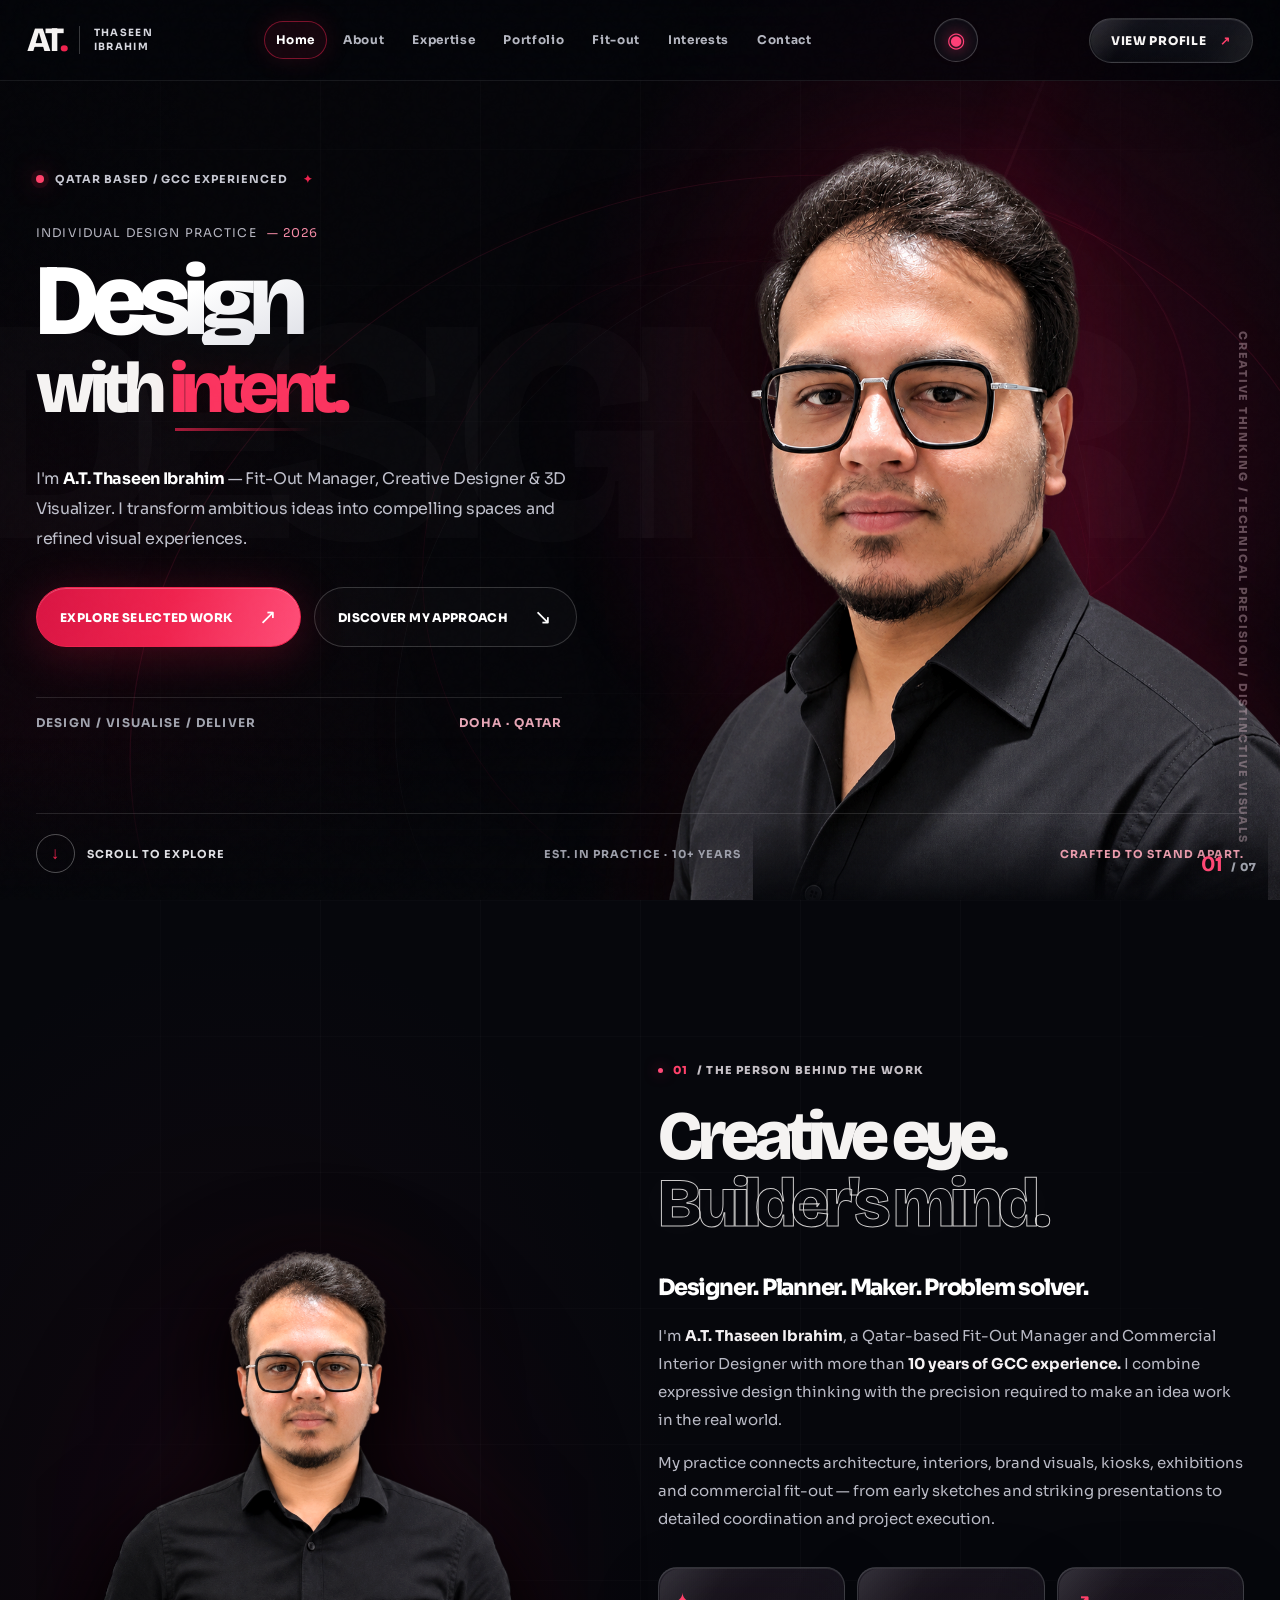
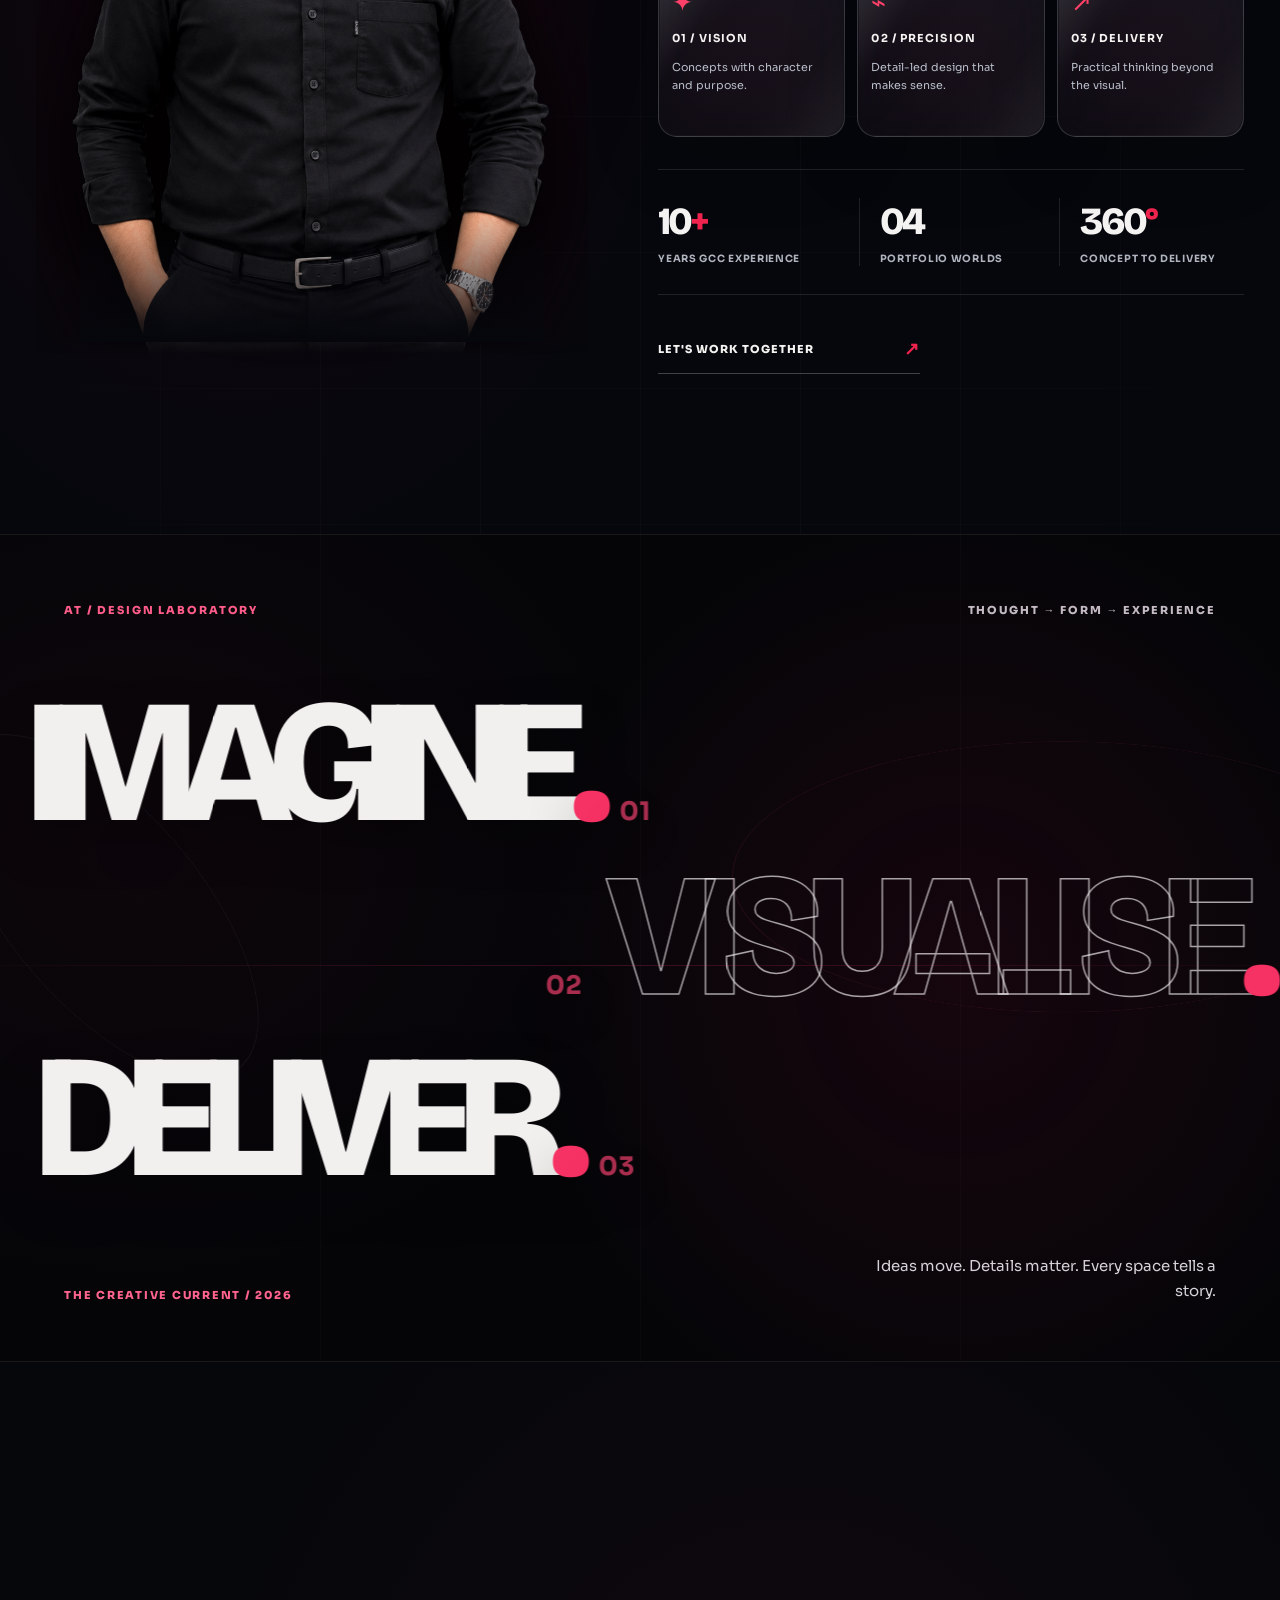
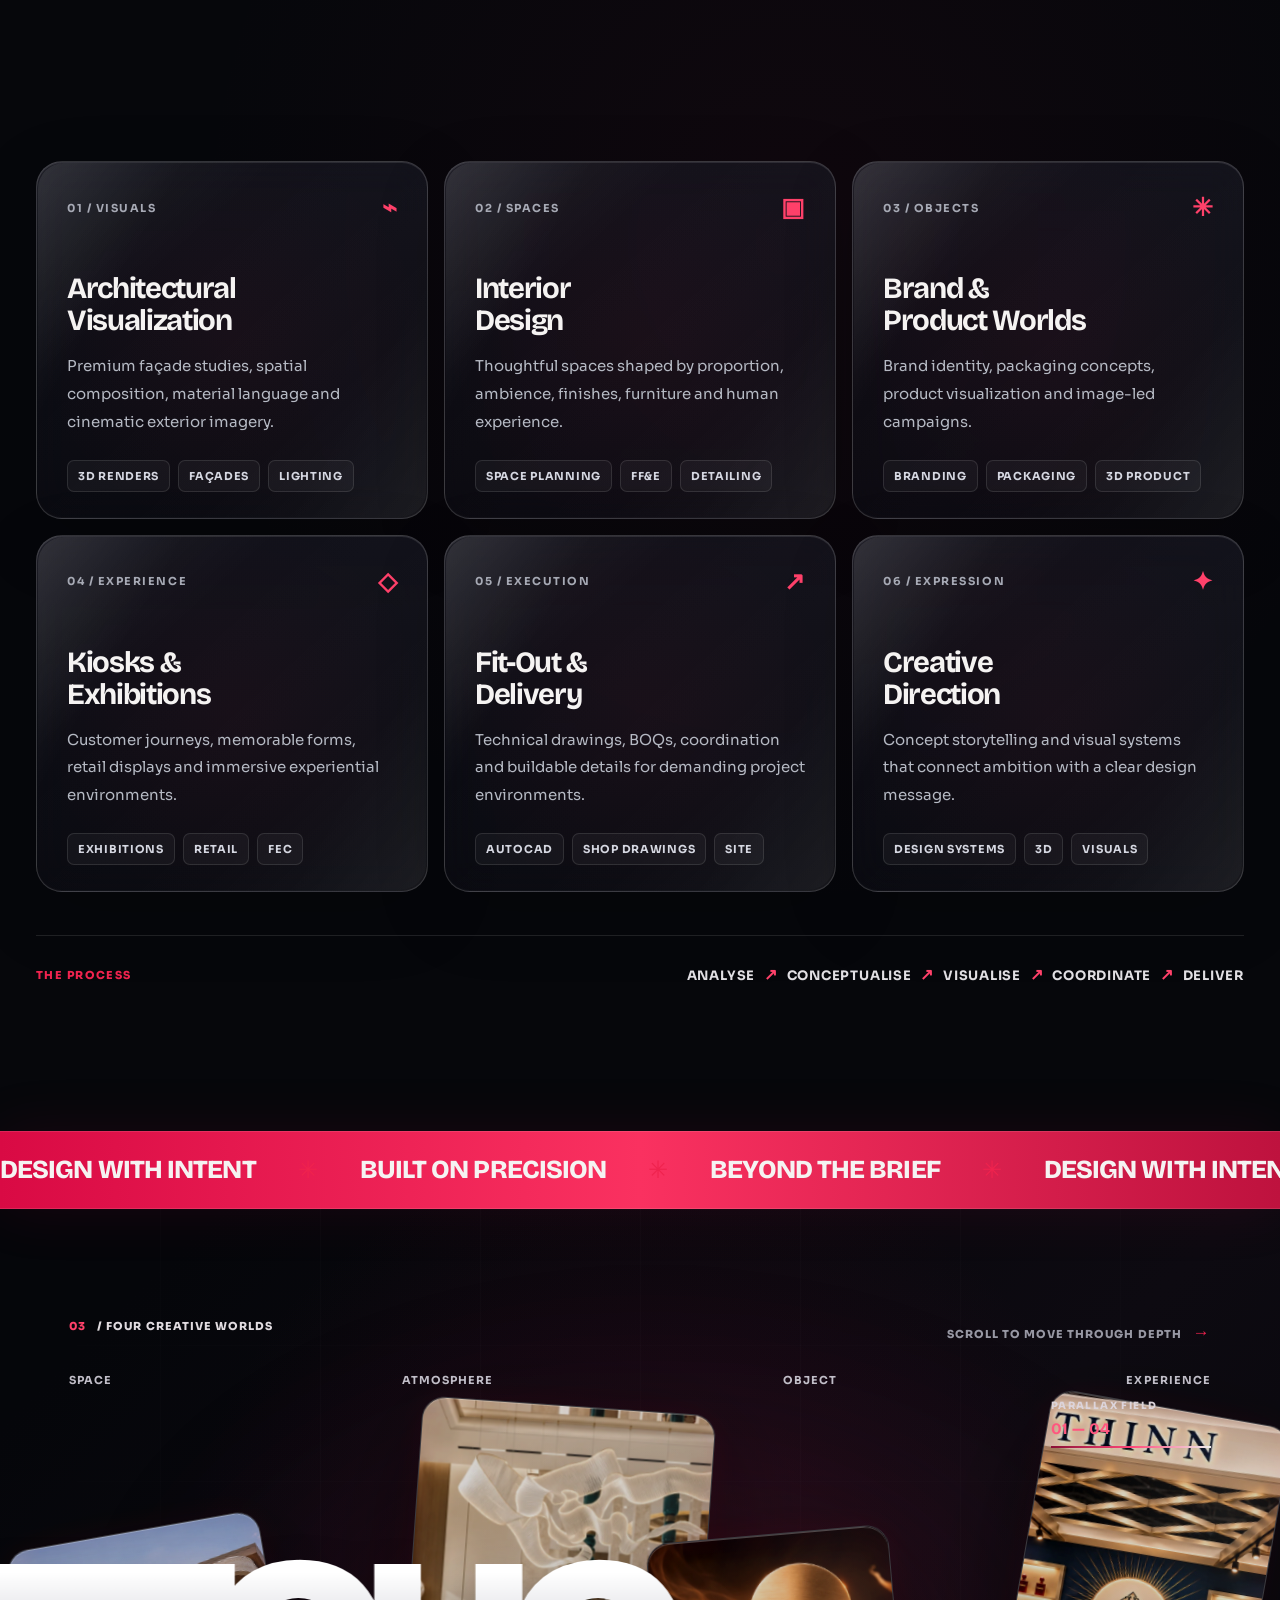
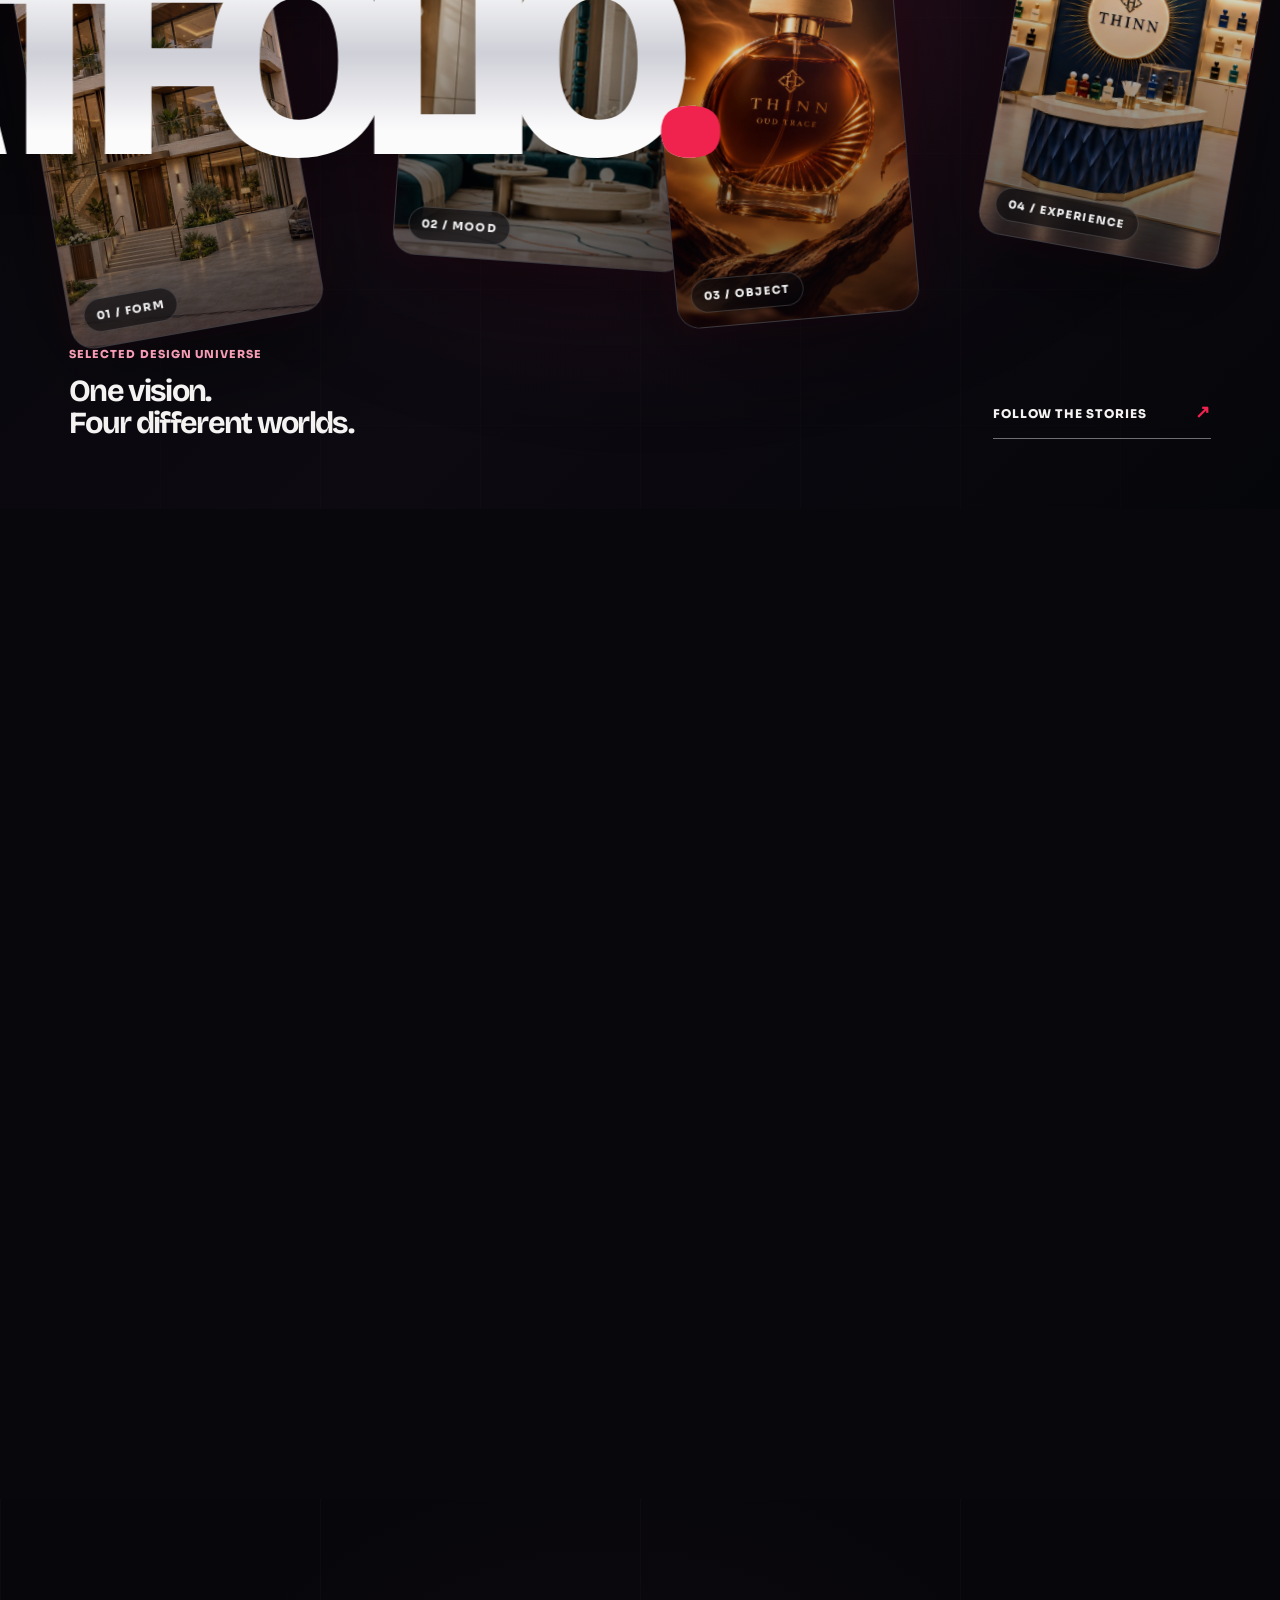
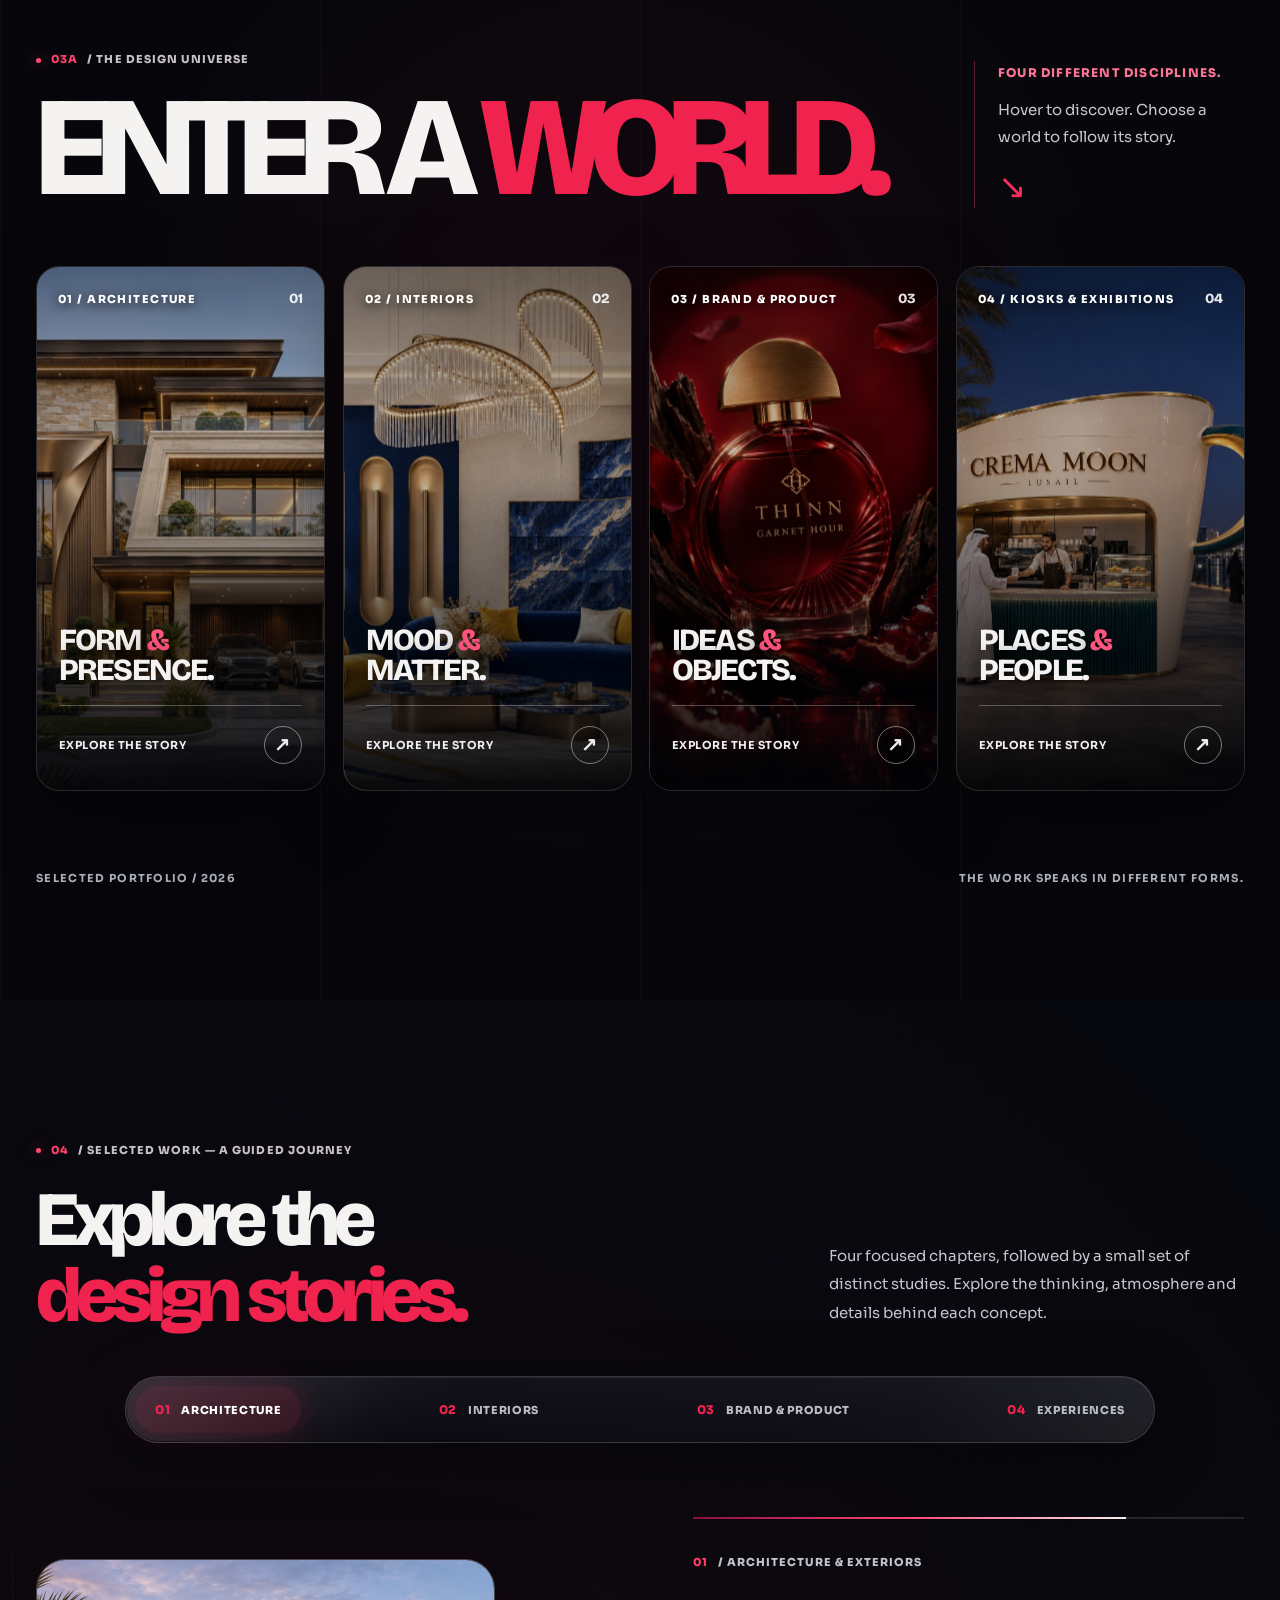
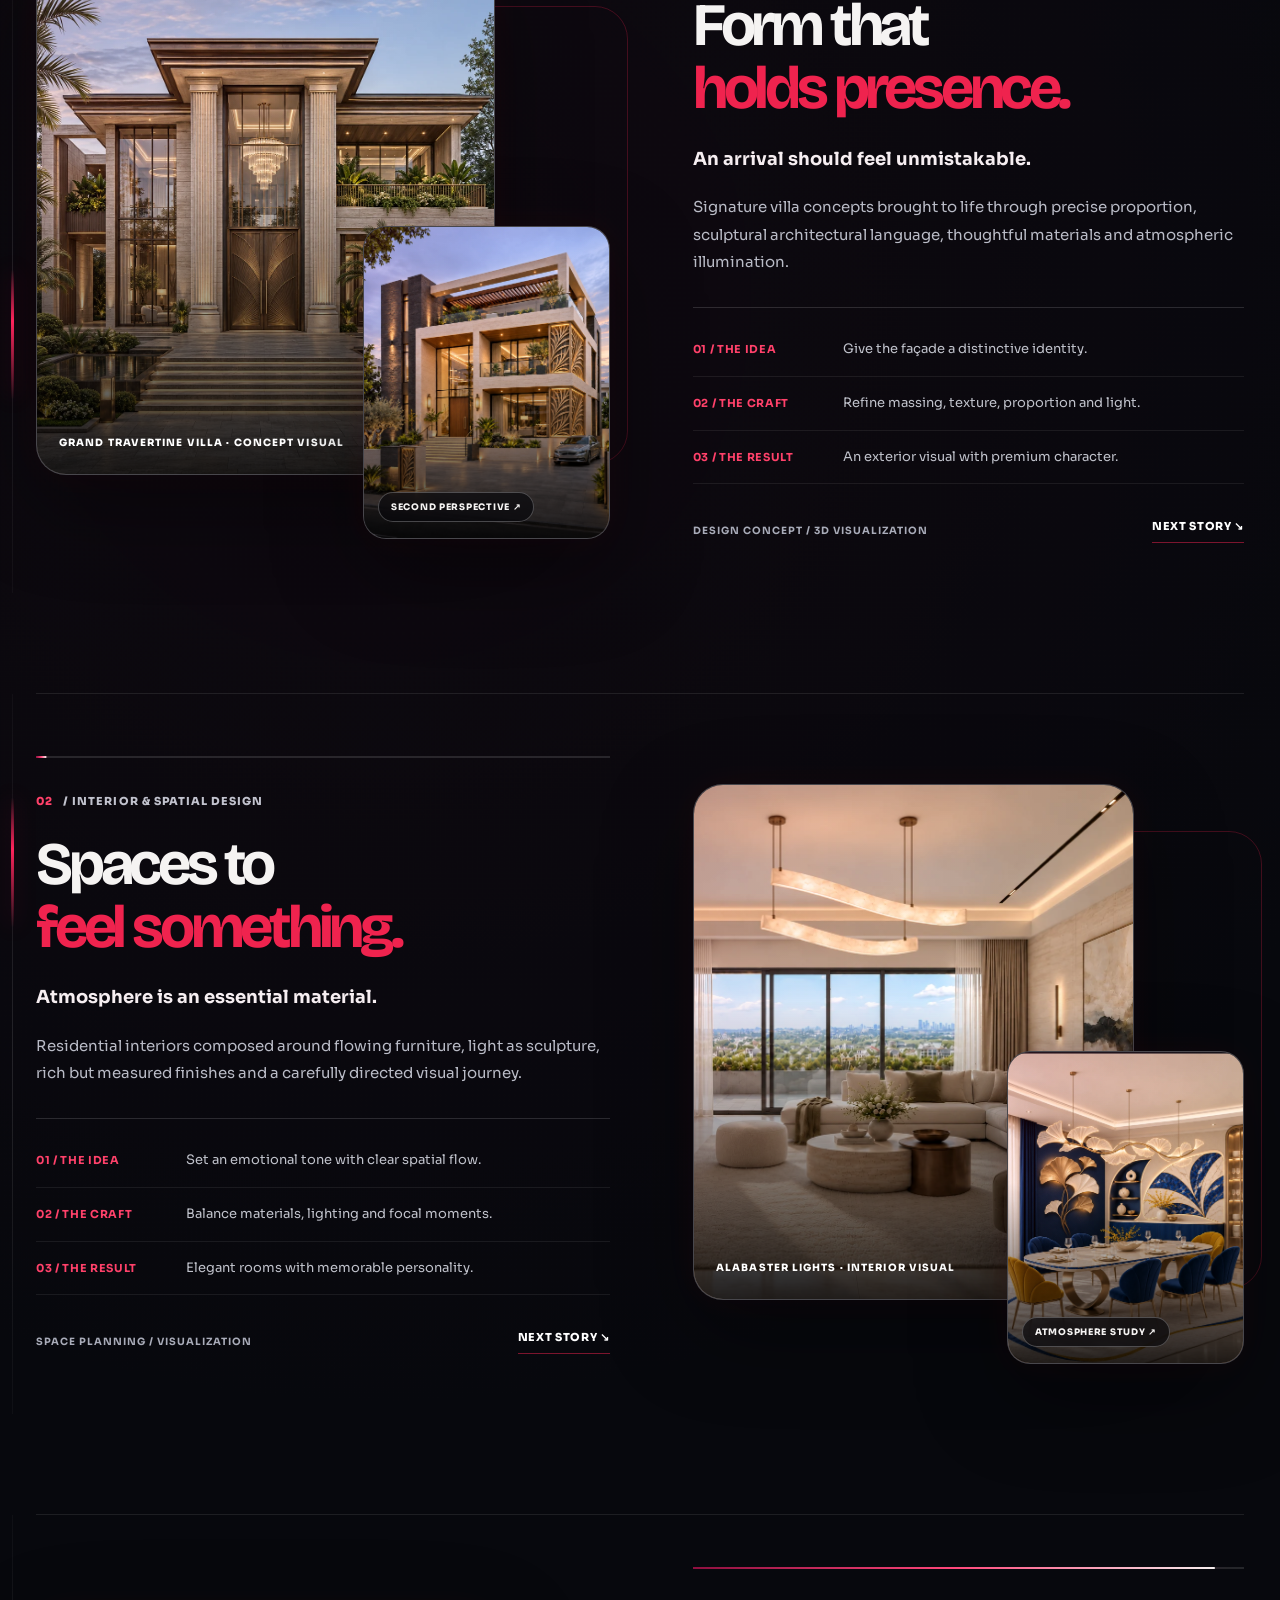
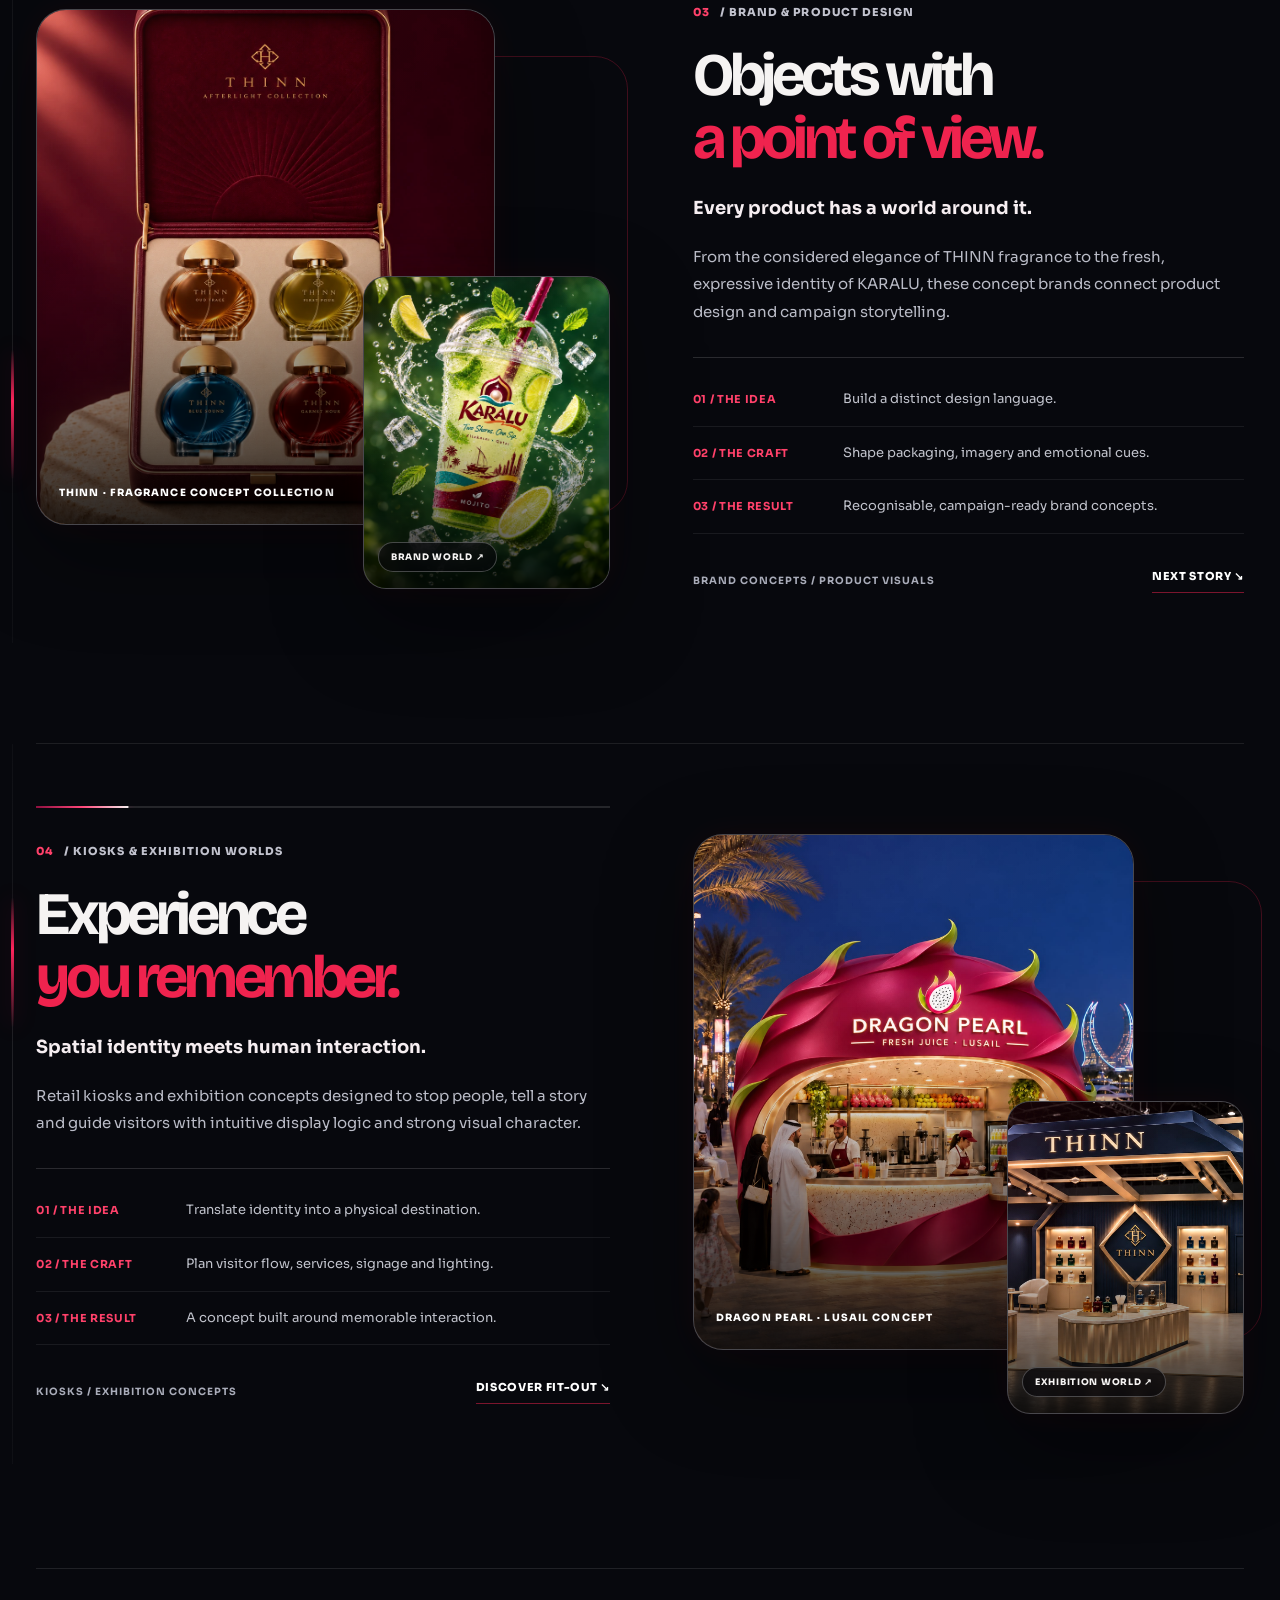
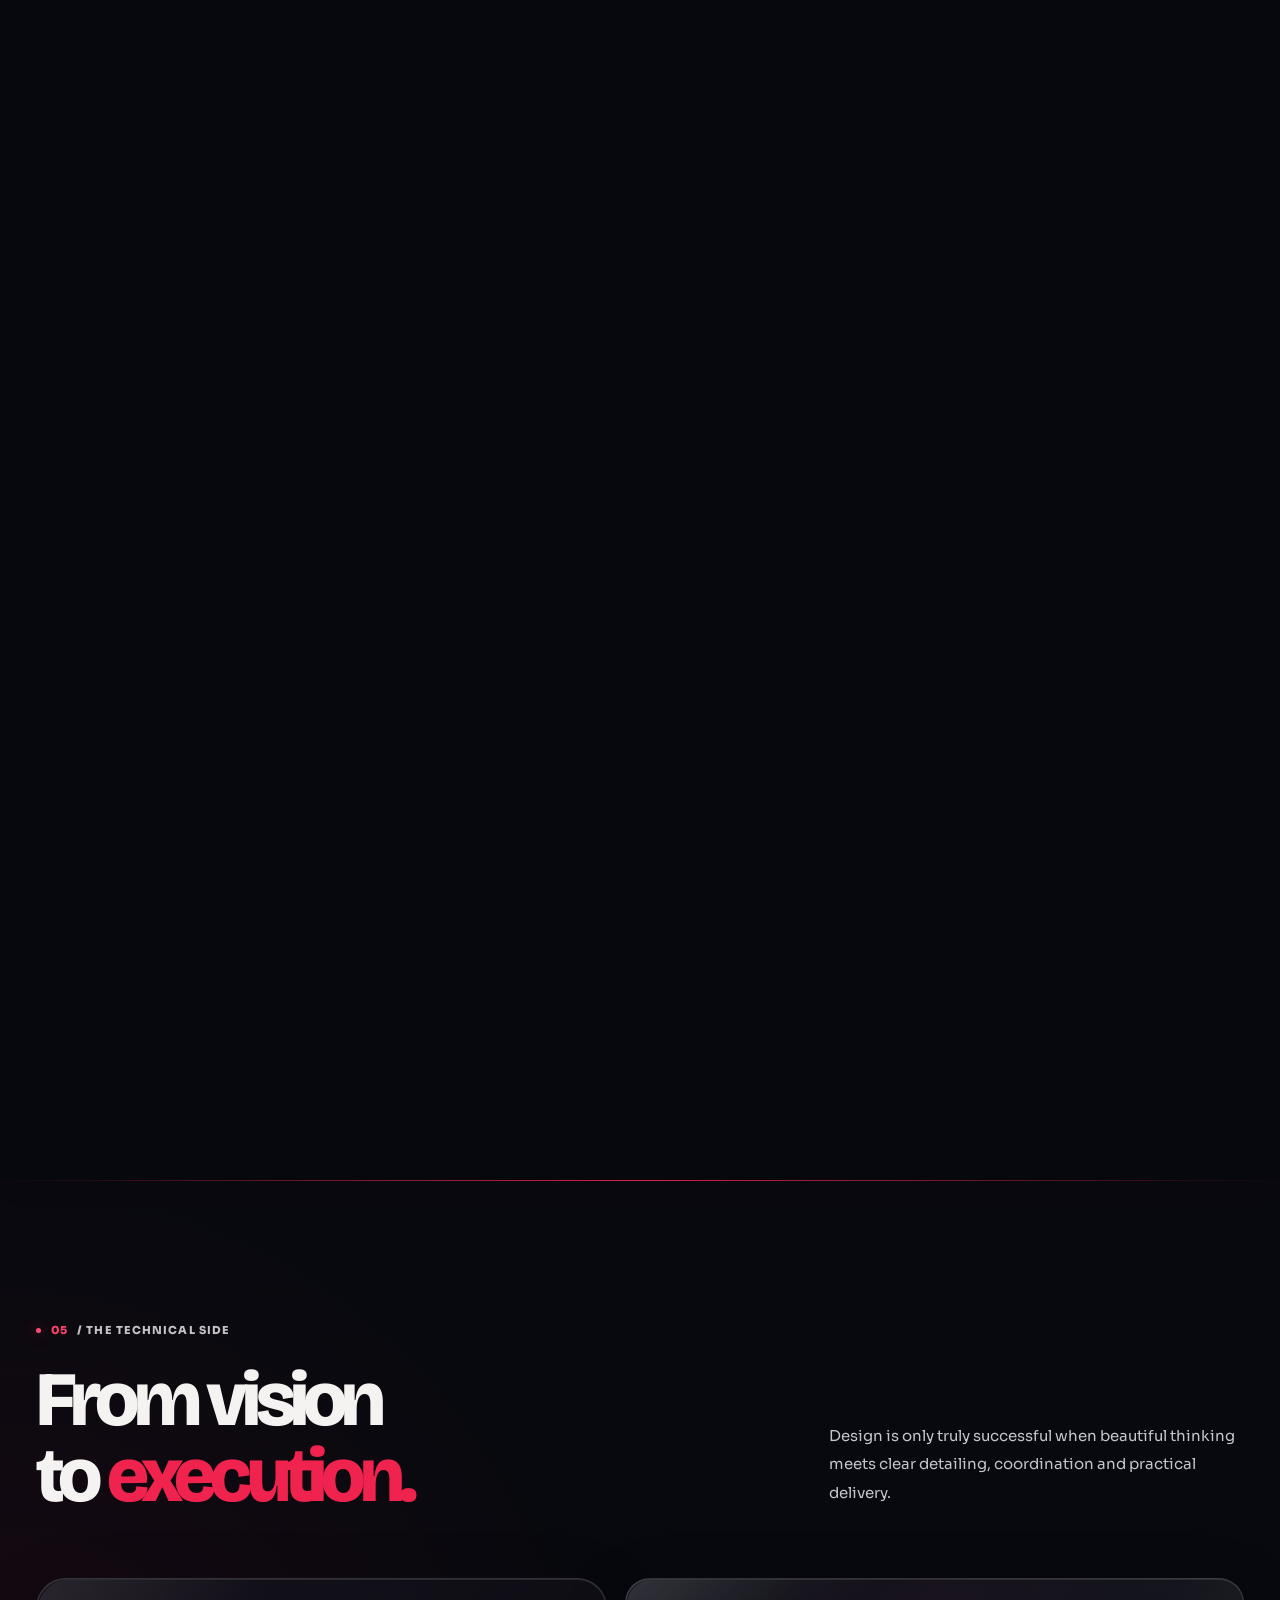
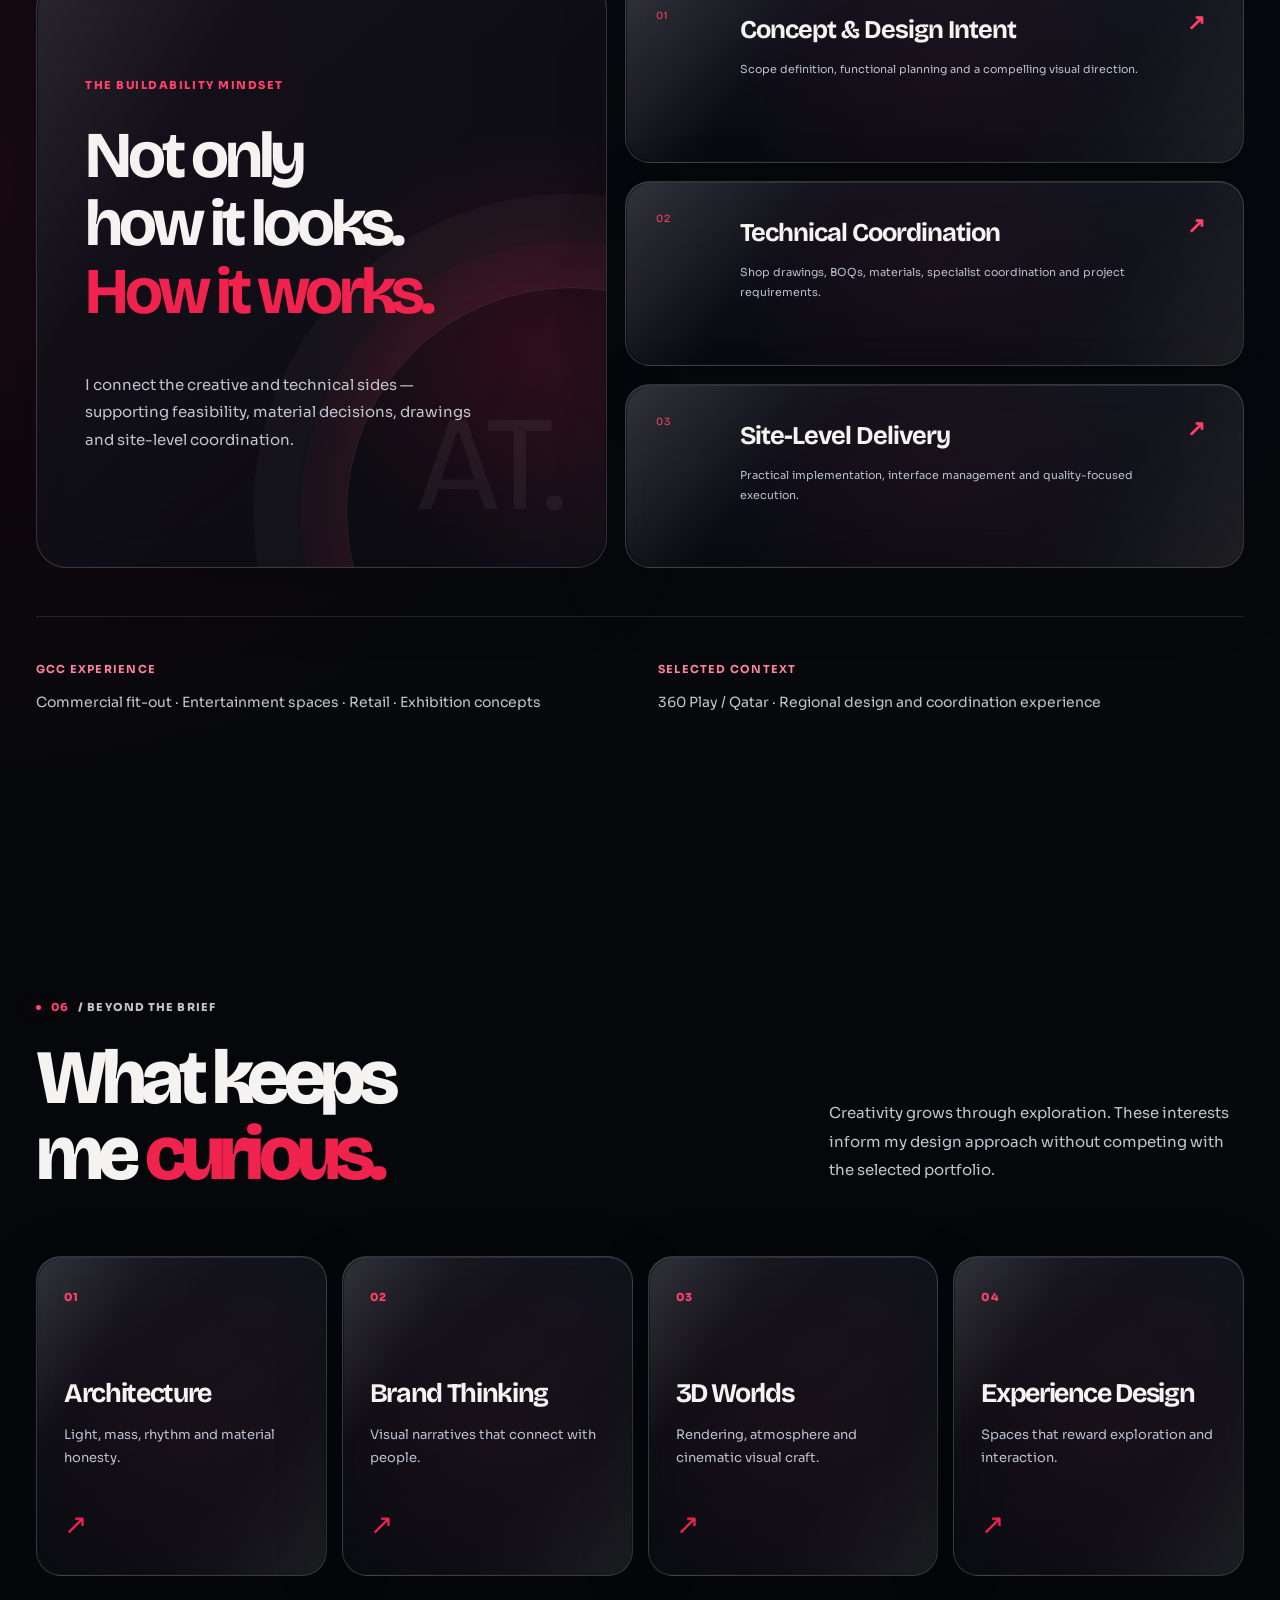
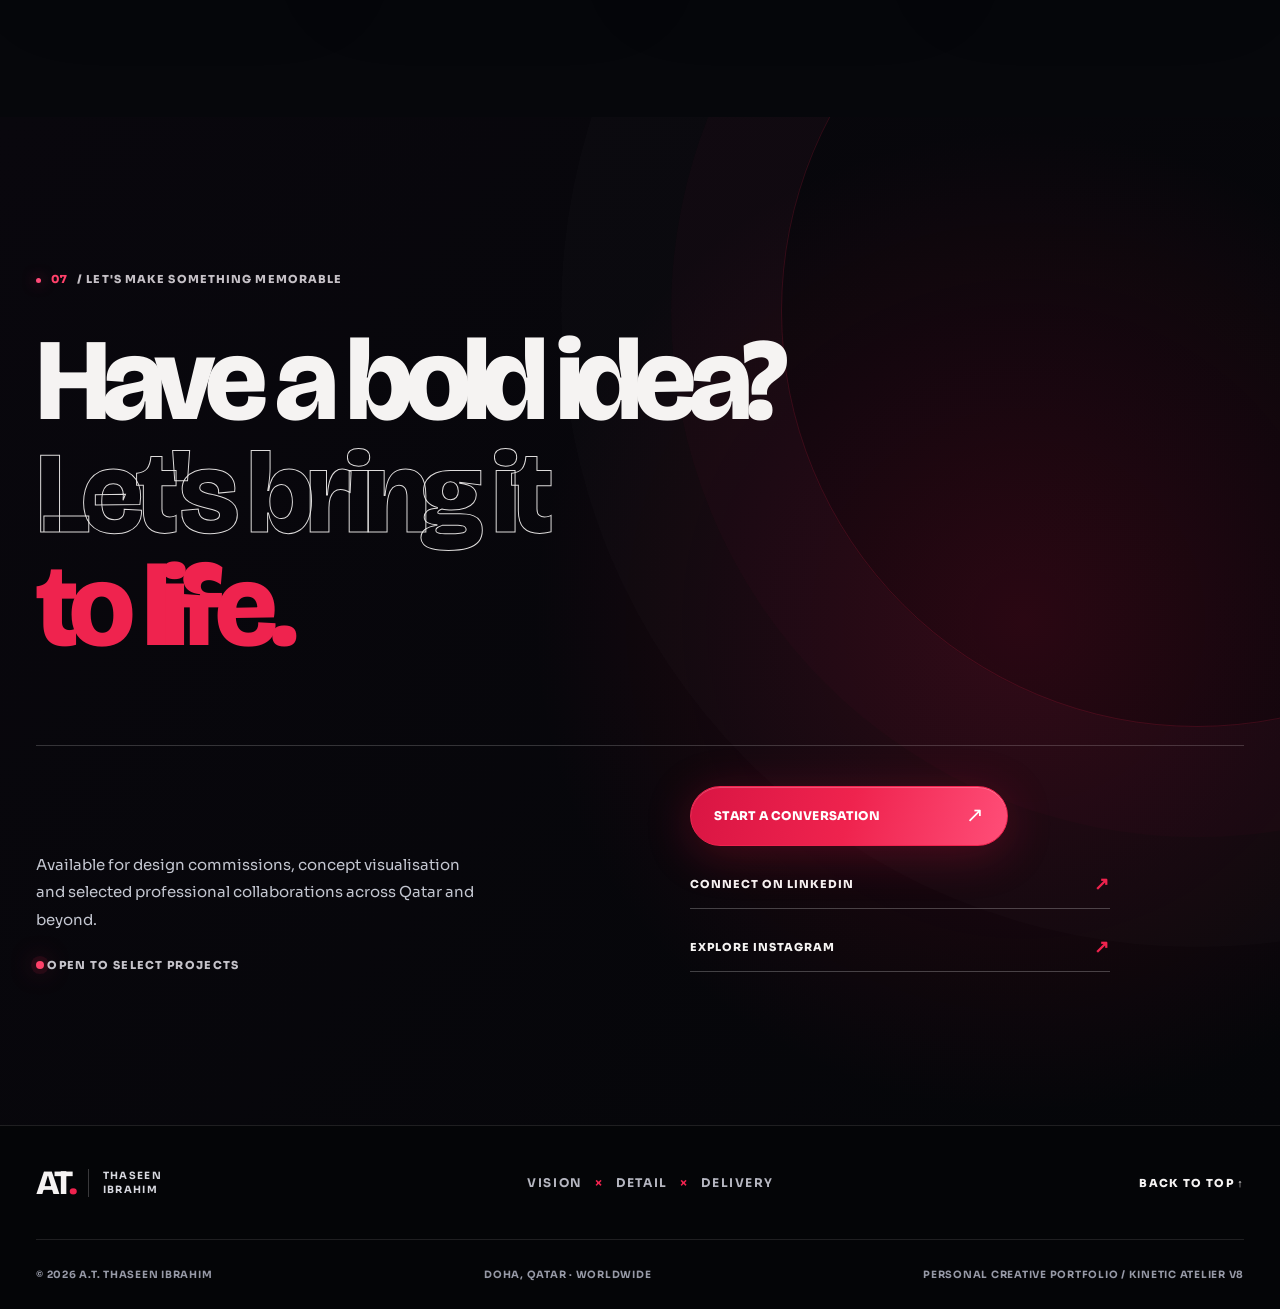
==== commit c43c862a: "Upgrade Portfolio to V8 Kinetic Atelier" ====
--- a/index.html
+++ b/index.html
@@ -1,77 +1,229 @@
 <!DOCTYPE html>
-
 <html lang="en">
 <head>
-<meta charset="utf-8"/>
-<meta content="width=device-width,initial-scale=1,viewport-fit=cover" name="viewport"/>
-<meta content="#09090b" name="theme-color"/>
-<meta content="Portfolio of A.T. Thaseen Ibrahim, Qatar-based Fit-Out Manager and Commercial Interior Designer with 10+ years of GCC experience. Architectural visualization, interior design, THINN and KARALU brand concepts, FF&amp;E and project delivery." name="description"/>
-<meta content="A.T. Thaseen Ibrahim — Fit-Out &amp; Creative Design" property="og:title"/>
-<meta content="Architecture, interior design, visual storytelling and fit-out delivery. Explore the portfolio of A.T. Thaseen Ibrahim." property="og:description"/>
-<meta content="assets/villa-sculpted-bronze.webp" property="og:image"/>
-<link rel="icon" type="image/svg+xml" href="favicon.svg"/>
-<title>A.T. Thaseen Ibrahim | Fit-Out Manager &amp; Creative Portfolio</title>
-<link href="https://fonts.googleapis.com" rel="preconnect"/>
-<link crossorigin="" href="https://fonts.gstatic.com" rel="preconnect"/>
-<link href="https://fonts.googleapis.com/css2?family=Barlow+Condensed:wght@400;500;600;700;800;900&amp;family=DM+Sans:wght@400;500;600;700&amp;family=Space+Mono:wght@400;700&amp;display=swap" rel="stylesheet"/>
-<link as="image" href="assets/villa-sculpted-bronze.webp" rel="preload"/>
-<link href="styles.css" rel="stylesheet"/>
-<script defer="" src="script.js"></script>
+  <meta charset="utf-8">
+  <meta name="viewport" content="width=device-width, initial-scale=1">
+  <meta name="theme-color" content="#07070b">
+  <meta name="description" content="Portfolio of A.T. Thaseen Ibrahim, Qatar-based Fit-Out Manager and Creative Designer. Architecture, interiors, brand and product design, experiential concepts and project delivery.">
+  <meta property="og:title" content="A.T. Thaseen Ibrahim — Creative Designer & Fit-Out Manager">
+  <meta property="og:description" content="Design thinking. Technical precision. Creative execution. Selected work across the GCC.">
+  <meta property="og:image" content="assets/villa-grand-travertine.webp">
+  <title>A.T. Thaseen Ibrahim | V8 Kinetic Atelier — Motion Portfolio</title>
+  <link rel="icon" href="favicon.svg" type="image/svg+xml">
+  <link rel="preconnect" href="https://fonts.googleapis.com">
+  <link rel="preconnect" href="https://fonts.gstatic.com" crossorigin>
+  <link href="https://fonts.googleapis.com/css2?family=Sora:wght@400;500;600;700;800&family=Syne:wght@500;600;700;800&family=Bricolage+Grotesque:opsz,wght@12..96,500;12..96,600;12..96,700;12..96,800&display=swap" rel="stylesheet">
+  <link rel="stylesheet" href="styles.css">
+  <link rel="stylesheet" href="motion-v7.css">
+  <link rel="stylesheet" href="motion-v8.css">
+  <script src="script.js" defer></script>
+  <script src="motion-v7.js" defer></script>
+  <script src="motion-v8.js" defer></script>
 </head>
 <body>
-<a class="skip-link" href="#main">Skip to content</a>
-<div aria-hidden="true" id="scroll-progress"></div>
-<div aria-hidden="true" class="cursor"><span>VIEW</span></div>
-<div aria-hidden="true" class="loader" id="loader"><div class="loader-center"><span class="loader-kicker">A.T. THASEEN IBRAHIM // PORTFOLIO</span><strong>AT.</strong><span class="loader-counter" id="loader-number">000</span></div><div class="loader-bottom"><span>BEYOND DIMENSIONS</span><span>PORTFOLIO / 2026</span></div></div>
+<a class="skip-link" href="#main">Skip to main content</a>
+<div class="intro-curtain" id="intro-curtain" aria-hidden="true"><div class="intro-curtain-inner"><span class="intro-monogram">AT<span>.</span></span><p>SPACES · OBJECTS · EXPERIENCES</p><div class="intro-meter"><i></i></div><small>AN INDEPENDENT CREATIVE PORTFOLIO</small></div></div>
+<div class="reel-cursor" aria-hidden="true"><span>VIEW ↗</span></div>
+<div id="scroll-progress" aria-hidden="true"></div>
+<div class="chapter-meter" aria-hidden="true"><strong id="chapter-current">01</strong><span>/ 07</span></div>
+<div class="cursor-ambient" aria-hidden="true"></div>
 <header class="site-header" id="site-header">
-<a aria-label="A.T. Thaseen Ibrahim — back to top" class="identity" href="#home"><span class="identity-mark">AT<i>.</i></span><span class="identity-name">THASEEN</span></a>
-<nav aria-label="Main menu" class="desktop-nav"><a data-n="01" href="#about">ABOUT</a><a data-n="02" href="#work">PROJECTS</a><a data-n="03" href="#brand">BRANDS</a><a data-n="04" href="#services">EXPERTISE</a><a data-n="05" href="#skills">SKILLS</a><a data-n="06" href="#experience">EXPERIENCE</a></nav>
-<a class="nav-cta" href="#contact">LET'S TALK <span aria-hidden="true">↗</span></a>
-<button aria-controls="mobile-menu" aria-expanded="false" aria-label="Open menu" class="menu-toggle" id="menu-toggle"><span></span><span></span></button>
+  <div class="nav-shell">
+    <a class="brand" href="#home" aria-label="A.T. Thaseen Ibrahim — Home"><span class="brand-monogram">AT<span class="red">.</span></span><span class="brand-name">THASEEN<br>IBRAHIM</span></a>
+    <nav class="desktop-nav" aria-label="Primary navigation">
+      <a href="#home" class="is-active">Home</a><a href="#about">About</a><a href="#expertise">Expertise</a><a href="#portfolio-motion">Portfolio</a><a href="#fitout">Fit-out</a><a href="#interests">Interests</a><a href="#contact">Contact</a>
+    </nav>
+    <button class="motion-control" id="motion-control" type="button" aria-pressed="true" aria-label="Turn off decorative motion" title="Turn off animations"><span class="motion-control-icon" aria-hidden="true">◉</span><span class="motion-control-label">MOTION ON</span></button>
+    <a class="nav-cta glass-surface" href="https://www.linkedin.com/in/thaseenibrahim" target="_blank" rel="noopener noreferrer">VIEW PROFILE <span>↗</span></a>
+    <button class="menu-toggle" id="menu-toggle" type="button" aria-label="Open navigation" aria-controls="mobile-navigation" aria-expanded="false"><span></span><span></span></button>
+  </div>
 </header>
-<nav aria-label="Mobile navigation" class="mobile-menu" id="mobile-menu" inert=""><a href="#home">HOME <i>00</i></a><a href="#about">PROFILE <i>01</i></a><a href="#work">PROJECTS <i>02</i></a><a href="#brand">BRAND DESIGNS <i>03</i></a><a href="#services">EXPERTISE <i>04</i></a><a href="#skills">SKILLS <i>05</i></a><a href="#experience">EXPERIENCE <i>06</i></a><a href="#contact">CONTACT <i>07</i></a></nav>
+<nav class="mobile-navigation" id="mobile-navigation" aria-label="Mobile navigation" inert>
+  <a href="#home">Home <span>01</span></a><a href="#about">About <span>02</span></a><a href="#expertise">Expertise <span>03</span></a><a href="#portfolio-motion">Portfolio <span>04</span></a><a href="#fitout">Fit-out <span>05</span></a><a href="#interests">Interests <span>06</span></a><a href="#contact">Contact <span>07</span></a>
+</nav>
 <main id="main">
-<section aria-label="Portfolio introduction" class="hero" id="home">
-<div aria-hidden="true" class="hero-grid"></div>
-<div class="hero-main">
-<div class="hero-top reveal"><span class="eyebrow"><b class="pulse"></b> QATAR BASED. GCC EXPERIENCED.</span><span class="hero-edition">QATAR / WORLDWIDE   ✳   VOL. 26</span></div>
-<div class="hero-composition">
-<div class="hero-copy">
-<p class="hero-small reveal">A.T. THASEEN IBRAHIM <span>— FIT-OUT MANAGER / COMMERCIAL INTERIOR DESIGNER</span></p>
-<h1 class="hero-heading"><span class="line-wrap"><span class="line-animate">DESIGN</span></span><span class="line-wrap"><span class="line-animate outline-type">BEYOND</span></span><span class="line-wrap"><span class="line-animate red-type">DIMENSIONS<span class="dot">.</span></span></span></h1>
-<div class="hero-caption reveal"><p>Creative vision, technical precision and hands-on project delivery — from concept to completion.</p><a aria-label="Explore selected work" class="round-arrow" href="#work">↘</a></div>
-</div>
-<div class="hero-visual reveal" data-parallax="0.09"><div class="hero-image-frame"><img alt="Warm-lit sculptural modern villa exterior, designed and visualized by A.T. Thaseen Ibrahim" class="hero-picture" fetchpriority="high" src="assets/villa-sculpted-bronze.webp"/><div class="image-shade"></div><div class="hero-image-id">01 / ARCHITECTURAL VISUALIZATION</div></div><div class="hero-visual-caption">IDEAS INTO IMAGES <span>↗</span></div></div>
-<div aria-hidden="true" class="hero-stamp">AT<span>©26</span></div>
-</div>
-<div class="hero-foot"><span>SCROLL TO EXPLORE <span class="scroll-arrow">↓</span></span><span class="tiny-coord">25°17'N — 51°32'E</span><span>PORTFOLIO / PROFESSIONAL &amp; CREATIVE WORK</span></div>
-</div>
-<div aria-label="Architecture, interiors, branding, visual design" class="marquee-band"><div aria-hidden="true" class="marquee-track"> <span>ARCHITECTURE</span><i>✳</i><span>INTERIORS</span><i>✳</i><span>BRAND EXPERIENCES</span><i>✳</i><span>VISUAL DESIGN</span><i>✳</i><span>ARCHITECTURE</span><i>✳</i><span>INTERIORS</span><i>✳</i><span>BRAND EXPERIENCES</span><i>✳</i><span>VISUAL DESIGN</span><i>✳</i></div></div>
-</section>
-<section class="about section-pad" id="about">
-<div class="section-number reveal"><span>01 / ABOUT</span><span>THE THINKING BEHIND THE WORK</span></div>
-<div class="about-grid">
-<div class="about-left portrait-area reveal portrait-cutout"><div class="portrait-frame"><span aria-hidden="true" class="portrait-orbit"></span><span aria-hidden="true" class="portrait-caption-vertical">CREATIVE / TECHNICAL / BUILT</span><img alt="A.T. Thaseen Ibrahim, transparent studio portrait in black shirt" loading="eager" src="assets/thaseen-transparent-portrait.png"/><div class="portrait-overlay"></div></div><div class="portrait-label"><span>THASEEN IBRAHIM</span><b>THE THINKER.<br/>THE MAKER.</b><small>QATAR · 10+ YEARS GCC</small></div></div>
-<div class="about-right"><p class="micro red reveal">A CREATIVE MIND. A BUILD-FOCUSED APPROACH.</p><h2 class="display-head reveal">I DON'T JUST <em>DESIGN.</em><br/>I MAKE IDEAS <span class="underline-red">FEEL REAL.</span></h2><p class="about-description reveal">I’m A.T. Thaseen Ibrahim, a Qatar-based Fit-Out Manager and Commercial Interior Designer with more than 10 years of GCC experience. I connect design intent with buildability, coordinating commercial interiors, retail, entertainment centres and exhibition projects through design development, technical detailing, FF&amp;E, procurement, site execution and handover.</p><div class="stats reveal"><div><strong>10<span>+</span></strong><small>YEARS GCC EXPERIENCE</small></div><div><strong>25<span>+</span></strong><small>COMMERCIAL &amp; FEC PROJECTS</small></div><div><strong>5M<span>+</span></strong><small>QAR PROJECT BUDGETS MANAGED</small></div></div></div>
-</div>
-</section>
-<section class="work section-pad" id="work">
-<div class="section-number reveal"><span>02 / SELECTED WORK</span><span>AN EXPLORATION OF FORM &amp; FEELING</span></div>
-<div class="work-header"><h2 class="section-display reveal">THE <em>WORK.</em><span class="count-mark">(015)</span></h2><div class="work-intro reveal">A curated visual collection of architecture, interiors and product concepts — each image considered, crafted and presented without watermarks.</div></div>
-<div aria-label="Filter portfolio projects" class="filter-wrap reveal" role="group"><button aria-pressed="true" class="filter active" data-filter="all" type="button">ALL PROJECTS <span>15</span></button><button aria-pressed="false" class="filter" data-filter="architecture" type="button">ARCHITECTURE <span>07</span></button><button aria-pressed="false" class="filter" data-filter="interior" type="button">INTERIORS <span>06</span></button><button aria-pressed="false" class="filter" data-filter="branding" type="button">BRAND / PRODUCT <span>02</span></button></div>
-<div class="projects-grid" id="projects-grid"><article aria-label="Open SCULPTED BRONZE RESIDENCE image" class="project-card reveal" data-category="architecture" data-index="0" role="button" tabindex="0"><div class="project-media"><img alt="A contemporary sculptural luxury villa in natural stone, bronze and warm architectural lighting" class="project-tall-image" decoding="async" loading="lazy" src="assets/villa-sculpted-bronze.webp"/><div class="project-hover"><span>VIEW FULL IMAGE</span><b>↗</b></div></div><div class="project-info"><div><span class="project-type">01 / ARCHITECTURE</span><h3>SCULPTED BRONZE RESIDENCE</h3></div><span class="project-year">MODERN VILLA · ARCHITECTURAL CONCEPT — 2026</span></div></article><article aria-label="Open SAPPHIRE NEO-DECO LIVING image" class="project-card reveal" data-category="interior" data-index="1" role="button" tabindex="0"><div class="project-media"><img alt="Sapphire velvet sofa, mustard accent chair and opulent chandeliers in a Neo-Deco living room" decoding="async" loading="lazy" src="assets/interior-sapphire-living.webp"/><div class="project-hover"><span>VIEW FULL IMAGE</span><b>↗</b></div></div><div class="project-info"><div><span class="project-type">02 / INTERIOR DESIGN</span><h3>SAPPHIRE NEO-DECO LIVING</h3></div><span class="project-year">RESIDENCE · INTERIOR VISUALIZATION — 2026</span></div></article><article aria-label="Open GRAND TRAVERTINE VILLA image" class="project-card reveal" data-category="architecture" data-index="2" role="button" tabindex="0"><div class="project-media"><img alt="Monumental travertine villa with columns, ornamental door and layered warm lighting" class="project-tall-image" decoding="async" loading="lazy" src="assets/villa-grand-travertine.webp"/><div class="project-hover"><span>VIEW FULL IMAGE</span><b>↗</b></div></div><div class="project-info"><div><span class="project-type">03 / ARCHITECTURE</span><h3>GRAND TRAVERTINE VILLA</h3></div><span class="project-year">VILLA · EXTERIOR DESIGN — 2026</span></div></article><article aria-label="Open EMERALD CINEMA LOUNGE image" class="project-card reveal wide" data-category="interior" data-index="3" role="button" tabindex="0"><div class="project-media"><img alt="Luxe emerald curved sofa with back bar, projector and bronze lighting in cinema lounge" decoding="async" loading="lazy" src="assets/interior-emerald-cinema.webp"/><div class="project-hover"><span>VIEW FULL IMAGE</span><b>↗</b></div></div><div class="project-info"><div><span class="project-type">04 / INTERIOR DESIGN</span><h3>EMERALD CINEMA LOUNGE</h3></div><span class="project-year">PRIVATE CINEMA · LOUNGE — 2026</span></div></article><article aria-label="Open IVORY MODERN RESIDENCE image" class="project-card reveal" data-category="architecture" data-index="4" role="button" tabindex="0"><div class="project-media"><img alt="Ivory-and-charcoal two-storey villa with fluted columns, tall glazing and modern garage" class="project-tall-image" decoding="async" loading="lazy" src="assets/villa-ivory-modern.webp"/><div class="project-hover"><span>VIEW FULL IMAGE</span><b>↗</b></div></div><div class="project-info"><div><span class="project-type">05 / ARCHITECTURE</span><h3>IVORY MODERN RESIDENCE</h3></div><span class="project-year">VILLA · EXTERIOR DESIGN — 2026</span></div></article><article aria-label="Open SCULPTURAL TEAL LOUNGE image" class="project-card reveal" data-category="interior" data-index="5" role="button" tabindex="0"><div class="project-media"><img alt="Contemporary living space with teal sculptural sofa, coral seating and illuminated ribbon pendant" decoding="async" loading="lazy" src="assets/interior-sculptural-teal.webp"/><div class="project-hover"><span>VIEW FULL IMAGE</span><b>↗</b></div></div><div class="project-info"><div><span class="project-type">06 / INTERIOR DESIGN</span><h3>SCULPTURAL TEAL LOUNGE</h3></div><span class="project-year">RESIDENCE · INTERIOR VISUALIZATION — 2026</span></div></article><article aria-label="Open PALM WEAVE HOUSE image" class="project-card reveal" data-category="architecture" data-index="6" role="button" tabindex="0"><div class="project-media"><img alt="Modern villa with botanical CNC pattern and illuminated warm stone exterior" class="project-tall-image" decoding="async" loading="lazy" src="assets/villa-palm-weave.webp"/><div class="project-hover"><span>VIEW FULL IMAGE</span><b>↗</b></div></div><div class="project-info"><div><span class="project-type">07 / ARCHITECTURE</span><h3>PALM WEAVE HOUSE</h3></div><span class="project-year">VILLA · EXTERIOR DESIGN — 2026</span></div></article><article aria-label="Open GINKGO DINING ROOM image" class="project-card reveal" data-category="interior" data-index="7" role="button" tabindex="0"><div class="project-media"><img alt="Ginkgo feature wall with blue and mustard upholstered dining chairs and sculptural ceiling lighting" decoding="async" loading="lazy" src="assets/interior-ginkgo-dining.webp"/><div class="project-hover"><span>VIEW FULL IMAGE</span><b>↗</b></div></div><div class="project-info"><div><span class="project-type">08 / INTERIOR DESIGN</span><h3>GINKGO DINING ROOM</h3></div><span class="project-year">RESIDENCE · INTERIOR VISUALIZATION — 2026</span></div></article><article aria-label="Open SLATE-BLUE RESIDENCE image" class="project-card reveal" data-category="architecture" data-index="8" role="button" tabindex="0"><div class="project-media"><img alt="Slate-blue modern villa with dramatic fins, pale stone and cascading landscaping" class="project-tall-image" decoding="async" loading="lazy" src="assets/villa-slate-blue.webp"/><div class="project-hover"><span>VIEW FULL IMAGE</span><b>↗</b></div></div><div class="project-info"><div><span class="project-type">09 / ARCHITECTURE</span><h3>SLATE-BLUE RESIDENCE</h3></div><span class="project-year">VILLA · EXTERIOR DESIGN — 2026</span></div></article><article aria-label="Open SUNSET TERRACE LOUNGE image" class="project-card reveal wide" data-category="interior" data-index="9" role="button" tabindex="0"><div class="project-media"><img alt="Open terrace living with checkerboard marble flooring, tropical plants and sunset skyline" decoding="async" loading="lazy" src="assets/interior-sunset-terrace.webp"/><div class="project-hover"><span>VIEW FULL IMAGE</span><b>↗</b></div></div><div class="project-info"><div><span class="project-type">10 / INTERIOR DESIGN</span><h3>SUNSET TERRACE LOUNGE</h3></div><span class="project-year">PENTHOUSE · OUTDOOR INTERIOR — 2026</span></div></article><article aria-label="Open CURVED LIMESTONE VILLA image" class="project-card reveal" data-category="architecture" data-index="10" role="button" tabindex="0"><div class="project-media"><img alt="Luxury villa with softly curved limestone volumes and large glazed balconies" class="project-tall-image" decoding="async" loading="lazy" src="assets/villa-curved-limestone.webp"/><div class="project-hover"><span>VIEW FULL IMAGE</span><b>↗</b></div></div><div class="project-info"><div><span class="project-type">11 / ARCHITECTURE</span><h3>CURVED LIMESTONE VILLA</h3></div><span class="project-year">VILLA · EXTERIOR DESIGN — 2026</span></div></article><article aria-label="Open ALABASTER RIBBON LIGHTING image" class="project-card reveal wide" data-category="interior" data-index="11" role="button" tabindex="0"><div class="project-media"><img alt="Soft neutral living room with alabaster linear lighting and panoramic windows" decoding="async" loading="lazy" src="assets/interior-alabaster-lights.webp"/><div class="project-hover"><span>VIEW FULL IMAGE</span><b>↗</b></div></div><div class="project-info"><div><span class="project-type">12 / INTERIOR DESIGN</span><h3>ALABASTER RIBBON LIGHTING</h3></div><span class="project-year">RESIDENCE · INTERIOR VISUALIZATION — 2026</span></div></article><article aria-label="Open ELEGANT BALCONY RESIDENCE image" class="project-card reveal" data-category="architecture" data-index="12" role="button" tabindex="0"><div class="project-media"><img alt="Three storey contemporary residence with rounded balcony, soft lighting and planter details" class="project-tall-image" decoding="async" loading="lazy" src="assets/villa-elegant-balcony.webp"/><div class="project-hover"><span>VIEW FULL IMAGE</span><b>↗</b></div></div><div class="project-info"><div><span class="project-type">13 / ARCHITECTURE</span><h3>ELEGANT BALCONY RESIDENCE</h3></div><span class="project-year">VILLA · EXTERIOR DESIGN — 2026</span></div></article><article aria-label="Open THINN — AFTERLIFE image" class="project-card reveal" data-category="branding" data-index="13" role="button" tabindex="0"><div class="project-media"><img alt="THINN perfume gift packaging with four distinct fragrance bottles" decoding="async" loading="lazy" src="assets/thinn-afterlife-collection.webp"/><div class="project-hover"><span>VIEW FULL IMAGE</span><b>↗</b></div></div><div class="project-info"><div><span class="project-type">14 / BRAND / PRODUCT</span><h3>THINN — AFTERLIFE</h3></div><span class="project-year">PRODUCT · PERFUME PACKAGING CONCEPT — 2026</span></div></article><article aria-label="Open THINN — GARNET HOUR image" class="project-card reveal" data-category="branding" data-index="14" role="button" tabindex="0"><div class="project-media"><img alt="THINN Garnet Hour crimson perfume product shot with garnet red reflections" decoding="async" loading="lazy" src="assets/thinn-garnet-hour.webp"/><div class="project-hover"><span>VIEW FULL IMAGE</span><b>↗</b></div></div><div class="project-info"><div><span class="project-type">15 / BRAND / PRODUCT</span><h3>THINN — GARNET HOUR</h3></div><span class="project-year">PRODUCT · VISUAL CAMPAIGN — 2026</span></div></article></div>
-<div class="work-end reveal"><span>END OF SELECTED ARCHIVE // MORE WORK COMING</span><a href="#contact">HAVE A PROJECT IN MIND? <b>↗</b></a></div>
-</section>
-<section class="brand section-pad" id="brand">
-<div class="section-number reveal"><span>03 / BRAND FOCUS</span><span>PRODUCT DESIGN &amp; STORYTELLING</span></div>
-<div class="brand-head reveal"><span class="micro red">FEATURED BRAND CONCEPT / 2026</span><h2>THINN<span>·</span></h2><div class="brand-head-bottom"><p>AFTERLIFE COLLECTION</p><p>A HYPOTHETICAL PERFUME BRAND CONCEPT</p></div></div>
-<div class="brand-showcase"><div class="brand-left reveal"><div class="brand-image-wrap"><img alt="THINN Afterlife perfume gift collection" id="brand-featured-image" loading="lazy" src="assets/thinn-afterlife-collection.webp"/><span class="brand-image-label" id="brand-image-label">01 / COLLECTION</span></div><div class="brand-controls"><span id="brand-image-count">01 / 05</span><div><button aria-label="Previous fragrance" id="brand-prev" type="button">←</button><button aria-label="Next fragrance" id="brand-next" type="button">→</button></div></div></div><div class="brand-right reveal"><p class="small-label">AN IMAGINED FRAGRANCE UNIVERSE</p><h3>SCENT.<br/><em>STORY.</em><br/>SCULPTURE.</h3><p>Four distinct fragrance personalities, one recognizable design language. A study in product form, visual storytelling, packaging and cinematic campaign art.</p><div class="brand-mini-list"><button class="brand-choice active" data-brand="0" type="button"><span>01</span>THE COLLECTION <b>↗</b></button><button class="brand-choice" data-brand="1" type="button"><span>02</span>FIRST POUR <b>↗</b></button><button class="brand-choice" data-brand="2" type="button"><span>03</span>GARNET HOUR <b>↗</b></button><button class="brand-choice" data-brand="3" type="button"><span>04</span>OUD TRACE <b>↗</b></button><button class="brand-choice" data-brand="4" type="button"><span>05</span>BLUE SOUND <b>↗</b></button></div></div></div>
-<div class="karalu-feature reveal"><div class="karalu-feature-head"><div><span class="micro red">SECOND FEATURED BRAND / 2026</span><h3>KARALU<span>.</span></h3><p>TWO SHORES. ONE SIP.</p></div><p>Inspired by Kilakarai and Qatar, KARALU is an imagined beverage identity embracing juice, coffee, milkshakes and mojitos. A concept of energetic packaging, color and commercial campaign visuals.</p></div><div class="karalu-concept-grid"><div class="karalu-concept"><span class="karalu-kicker">01 / VISUAL IDENTITY</span><strong>KARALU</strong><span class="karalu-sub">BOLD. FRESH. DIFFERENT.</span></div><div class="karalu-concept"><span class="karalu-kicker">02 / PRODUCT STORY</span><strong>TWO SHORES</strong><span class="karalu-sub">ONE CREATIVE VISION.</span></div></div><span class="project-type">INDEPENDENT BRAND DESIGN CONCEPT · NOT AN EXISTING COMMERCIAL CLIENT</span></div></section>
-<section class="services section-pad" id="services"><div class="section-number reveal"><span>04 / EXPERTISE</span><span>WAYS WE CAN CREATE TOGETHER</span></div><div class="services-layout"><div class="services-lead reveal"><h2 class="section-display">WHAT I <em>DO.</em></h2><p>Multiple disciplines. A single attention to detail. From the first line to the final visual.</p></div><div class="service-list"><details class="service-item reveal" open=""><summary><span>01</span><strong>ARCHITECTURAL VISUALIZATION</strong><b>+</b></summary><p>High-end exterior concepts, façade studies, materials, lighting and photorealistic presentation visuals.</p></details><details class="service-item reveal"><summary><span>02</span><strong>INTERIOR DESIGN &amp; 3D</strong><b>+</b></summary><p>Residential and commercial interiors with considered layouts, material palettes, detailing and immersive 3D visuals.</p></details><details class="service-item reveal"><summary><span>03</span><strong>BRAND &amp; PRODUCT DESIGN</strong><b>+</b></summary><p>Brand identities, packaging concepts, product visualization, campaign art and experiential presentations.</p></details><details class="service-item reveal"><summary><span>04</span><strong>FIT-OUT &amp; TECHNICAL DESIGN</strong><b>+</b></summary><p>Practical fit-out thinking, CAD detailing, shop drawings, coordination and design development informed by buildability.</p></details><details class="service-item reveal"><summary><span>05</span><strong>FF&amp;E &amp; PROCUREMENT</strong><b>+</b></summary><p>Furniture planning, specifications, finishes and samples, supplier evaluation, cost negotiation, purchase coordination, logistics and installation.</p></details><details class="service-item reveal"><summary><span>06</span><strong>PROJECT DELIVERY &amp; APPROVALS</strong><b>+</b></summary><p>BOQ review, contractor and subcontractor coordination, MEP interface, programme and quality control, mall and authority approval coordination, snagging and handover.</p></details></div></div></section>
-<section class="skills-section section-pad" id="skills"><div class="section-number reveal"><span>05 / TECHNICAL SKILLS</span><span>THE TOOLS BEHIND THE WORK</span></div><div class="section-lead reveal"><p class="micro red">TECHNICAL &amp; CREATIVE TOOLKIT</p><h2 class="section-display">SKILLS <em>&amp; TOOLS.</em></h2><p>Design and visualization backed by detailed coordination, planning and on-site delivery.</p></div><div class="skills-grid"><div class="skill-block reveal"><span>01 / DRAFTING</span><h3>Design &amp; drawings</h3><p>AutoCAD · SketchUp</p></div><div class="skill-block reveal"><span>02 / VISUALIZATION</span><h3>3D &amp; rendering</h3><p>3ds Max · V-Ray · D5 Render · Lumion</p></div><div class="skill-block reveal"><span>03 / COMMUNICATION</span><h3>Graphics &amp; presentation</h3><p>Adobe Photoshop · Adobe Illustrator</p></div><div class="skill-block reveal"><span>04 / TECHNICAL</span><h3>Coordination &amp; detailing</h3><p>Shop drawings · BOQ · FF&amp;E · BIM exposure</p></div><div class="skill-block reveal"><span>05 / PROJECT DELIVERY</span><h3>Management</h3><p>Procurement · Quality · Handover · Microsoft Office</p></div><div class="skill-block reveal"><span>06 / REGIONAL</span><h3>GCC experience</h3><p>Qatar · Bahrain · KSA · UAE</p></div></div></section><section class="experience-section section-pad" id="experience"><div class="section-number reveal"><span>06 / PROFESSIONAL JOURNEY</span><span>2016 — PRESENT</span></div><div class="section-lead reveal"><p class="micro red">DESIGN TO DELIVERY</p><h2 class="section-display">BUILT ON <em>EXPERIENCE.</em></h2><p>Over a decade shaping commercial environments through creative thinking and practical execution.</p><a class="cv-link" href="https://thaseen-fitout-portfolio.ahamadtha94.chatgpt.site/assets/Thaseen-CV-2026.pdf" rel="noopener noreferrer" target="_blank">DOWNLOAD FULL CV <span>↗</span></a></div><div class="timeline"><article class="timeline-entry reveal"><span>2021 — PRESENT <small>QATAR</small></span><div><h3>Design Coordinator</h3><h4>360 Play — FEC &amp; Events</h4><p>Feasibility and zoning, design approvals, vendor coordination, fit-out installation, FF&amp;E specification and procurement packages.</p></div></article><article class="timeline-entry reveal"><span>2019 — 2021 <small>DUBAI, UAE</small></span><div><h3>Designer / Project Supervisor</h3><h4>Pure Art — Events &amp; Exhibition</h4><p>Exhibition design, 3D visualization, materials and project supervision with cross-functional design and execution teams.</p></div></article><article class="timeline-entry reveal"><span>2019 <small>KSA</small></span><div><h3>Designer / Site Supervisor</h3><h4>TSS Advertising Company</h4><p>Signage and exhibition fit-out execution, installation supervision, vendor coordination and site access.</p></div></article><article class="timeline-entry reveal"><span>2017 — 2019 <small>KSA</small></span><div><h3>Designer / Site Supervisor</h3><h4>Broadsword — TSS Division</h4><p>Commercial interiors, branding, custom fixtures and installation packages from drawing to handover.</p></div></article><article class="timeline-entry reveal"><span>2016 — 2017 <small>KSA</small></span><div><h3>3D Visualizer</h3><h4>Vision Design — Interior Design</h4><p>Residential and commercial interior visuals, furniture layouts, materials and design presentations.</p></div></article></div><div class="education-strip reveal"><div><span class="micro red">EDUCATION</span><strong>BA (Hons) Interior Design</strong><p>ICAT Design &amp; Media College, Chennai · Validated by Birmingham City University · 2013–2016</p></div><div><span class="micro red">LANGUAGES &amp; LOCATION</span><strong>English / Tamil / Hindi</strong><p>Qatar-based · GCC experienced · Qatar driving licence</p></div></div></section><section aria-label="Design philosophy" class="statement"><div class="statement-inner reveal"><span class="micro">A.T. THASEEN IBRAHIM / BEYOND DIMENSIONS</span><p>GOOD DESIGN IS NOT JUST WHAT YOU SEE. <em>IT'S WHAT YOU FEEL.</em></p><span aria-hidden="true" class="statement-spark">✳</span></div></section>
-<section class="contact section-pad" id="contact"><div class="section-number reveal"><span>07 / CONTACT</span><span>THE NEXT BIG IDEA STARTS HERE</span></div><div class="contact-grid"><div class="contact-main reveal"><p class="micro red">AVAILABLE FOR CREATIVE COLLABORATIONS</p><h2>LET'S MAKE<br/><em>IT HAPPEN.</em></h2><p>Have a space to transform, a product to imagine or a brand to bring to life? I'd love to hear about it.</p><a class="contact-button" href="https://wa.me/97470210852" rel="noopener noreferrer" target="_blank">MESSAGE ON WHATSAPP <span>↗</span></a></div><div class="contact-aside reveal"><span class="contact-aside-top">FIND ME ONLINE</span><a href="mailto:hamidibrahim611@gmail.com">EMAIL <span>↗</span></a><a href="tel:+97470210852">CALL / WHATSAPP <span>↗</span></a><a href="https://www.instagram.com/the.designindustry/" rel="noopener noreferrer" target="_blank">INSTAGRAM <span>↗</span></a><a href="https://www.linkedin.com/in/thaseenibrahim" rel="noopener noreferrer" target="_blank">LINKEDIN <span>↗</span></a><a href="https://www.linkedin.com/in/thaseenibrahim" rel="noopener noreferrer" target="_blank">LINKEDIN ↗</a><div class="contact-location">BASED IN DOHA, QATAR<br/>WORKING ACROSS THE GCC</div></div></div><div class="inquiry reveal"><h3>TELL ME ABOUT YOUR VISION.</h3><form id="inquiry-form"><div class="inquiry-row"><label>Your name<input maxlength="100" name="name" placeholder="Name" required="" type="text"/></label><label>Your email<input maxlength="200" name="email" placeholder="Email address" required="" type="email"/></label></div><label>What would you like to discuss?<select name="topic"><option>Interior Design</option><option>Architectural / Exterior Design</option><option>Brand &amp; Product Design</option><option>Fit-Out &amp; Project Coordination</option><option>Career / Professional Opportunity</option><option>Other Enquiry</option></select></label><label>Tell me about your project<textarea maxlength="3000" name="message" placeholder="Your message" required="" rows="4"></textarea></label><button type="submit">PREPARE EMAIL <span>↗</span></button><p>This opens your email app with your enquiry ready to send. No data is stored on this website.</p></form></div></section>
+  <section class="hero" id="home" aria-labelledby="hero-heading">
+    <div class="hero-grid" aria-hidden="true"></div><div class="hero-light-trail" aria-hidden="true"></div>
+    <div class="hero-depth-atmosphere" aria-hidden="true"><i class="hero-depth-fog"></i><i class="hero-depth-beam"></i><i class="hero-depth-glint"></i></div>
+    <div class="hero-ghost" aria-hidden="true">DESIGNER</div>
+    <div class="hero-motion-orbit" aria-hidden="true"><span></span><span></span><span></span></div>
+    <div class="hero-layout shell">
+      <div class="hero-copy">
+        <div class="eyebrow intro-animate"><span class="signal-dot"></span> QATAR BASED / GCC EXPERIENCED <span class="eyebrow-star">✦</span></div>
+        <p class="hero-pretitle intro-animate">INDIVIDUAL DESIGN PRACTICE <span>— 2026</span></p>
+        <h1 id="hero-heading" class="intro-animate"><span class="headline-morph">Design</span><span class="hero-title-line">with <em>intent.</em></span></h1>
+        <p class="hero-subtitle intro-animate">I'm <strong>A.T. Thaseen Ibrahim</strong> — Fit-Out Manager, Creative Designer & 3D Visualizer. I transform ambitious ideas into compelling spaces and refined visual experiences.</p>
+        <div class="hero-actions intro-animate"><a class="button button-primary" href="#projects">EXPLORE SELECTED WORK <span>↗</span></a><a class="button button-ghost" href="#about">DISCOVER MY APPROACH <span>↘</span></a></div>
+        <div class="hero-smallprint intro-animate"><span>DESIGN / VISUALISE / DELIVER</span><span>DOHA · QATAR</span></div>
+      </div>
+      <div class="hero-art hero-portrait-stage" aria-hidden="true">
+        <div class="portrait-depth-glow hero-depth-glow"></div>
+        <div class="hero-portrait-shadow"></div>
+        <img class="hero-portrait-cutout" src="assets/thaseen-hero-portrait.png" width="1167" height="1348" alt="" fetchpriority="high" decoding="async">
+        <div class="hero-portrait-floor-light"></div>
+        <div class="hero-side-type">CREATIVE THINKING / TECHNICAL PRECISION / DISTINCTIVE VISUALS</div>
+      </div>
+    </div>
+    <div class="hero-footer shell"><a href="#about" class="scroll-cue"><span class="scroll-cue-ring">↓</span> SCROLL TO EXPLORE</a><span>EST. IN PRACTICE · 10+ YEARS</span><span class="hero-footer-right">CRAFTED TO STAND APART.</span></div>
+  </section>
+
+  <section class="about section-padding" id="about" aria-labelledby="about-heading">
+    <div class="section-grid-lines" aria-hidden="true"></div>
+    <div class="shell about-grid">
+      <div class="about-portrait-wrap portrait-transparent" data-reveal data-depth-subject>
+        <div class="portrait-depth-glow about-depth-glow" aria-hidden="true"></div>
+        <div class="about-portrait-floor-light" aria-hidden="true"></div>
+        <img src="assets/thaseen-about-cutout.png" alt="A.T. Thaseen Ibrahim standing in a black shirt, hands in pockets, wearing eyeglasses" width="1045" height="1506" loading="lazy" decoding="async">
+      </div>
+      <div class="about-content">
+        <div class="section-index" data-reveal>01 <span>/ THE PERSON BEHIND THE WORK</span></div>
+        <h2 id="about-heading" class="section-display" data-reveal>Creative eye.<br><span class="outlined-word">Builder's mind.</span></h2>
+        <h3 data-reveal>Designer. Planner. Maker. Problem solver.</h3>
+        <p data-reveal>I'm <strong>A.T. Thaseen Ibrahim</strong>, a Qatar-based Fit-Out Manager and Commercial Interior Designer with more than <strong>10 years of GCC experience.</strong> I combine expressive design thinking with the precision required to make an idea work in the real world.</p>
+        <p data-reveal>My practice connects architecture, interiors, brand visuals, kiosks, exhibitions and commercial fit-out — from early sketches and striking presentations to detailed coordination and project execution.</p>
+        <div class="about-values" data-reveal>
+          <article class="glass-surface glow-card"><span class="value-icon">✦</span><b>01 / VISION</b><small>Concepts with character and purpose.</small></article>
+          <article class="glass-surface glow-card"><span class="value-icon">⌁</span><b>02 / PRECISION</b><small>Detail-led design that makes sense.</small></article>
+          <article class="glass-surface glow-card"><span class="value-icon">↗</span><b>03 / DELIVERY</b><small>Practical thinking beyond the visual.</small></article>
+        </div>
+        <div class="about-metrics" data-reveal><div><strong>10<span>+</span></strong><small>YEARS GCC EXPERIENCE</small></div><div><strong>04</strong><small>PORTFOLIO WORLDS</small></div><div><strong>360<span>°</span></strong><small>CONCEPT TO DELIVERY</small></div></div>
+        <a class="inline-action" href="#contact" data-reveal>LET'S WORK TOGETHER <span>↗</span></a>
+      </div>
+    </div>
+  </section>
+
+  <section class="kinetic-interlude" aria-label="Design process in motion" id="kinetic-interlude">
+    <div class="kinetic-coordinates" aria-hidden="true"><span>AT / DESIGN LABORATORY</span><span>THOUGHT → FORM → EXPERIENCE</span></div>
+    <div class="kinetic-display" aria-hidden="true">
+      <div class="kinetic-row kinetic-row-a"><span>IMAGINE<span class="kinetic-red">.</span></span><i>01</i></div>
+      <div class="kinetic-row kinetic-row-b"><i>02</i><span>VISUALISE<span class="kinetic-red">.</span></span></div>
+      <div class="kinetic-row kinetic-row-c"><span>DELIVER<span class="kinetic-red">.</span></span><i>03</i></div>
+    </div>
+    <div class="kinetic-torus kinetic-torus-a" aria-hidden="true"></div><div class="kinetic-torus kinetic-torus-b" aria-hidden="true"></div>
+    <div class="kinetic-caption"><span>THE CREATIVE CURRENT / 2026</span><p>Ideas move. Details matter. Every space tells a story.</p></div>
+  </section>
+
+  <section class="expertise section-padding" id="expertise" aria-labelledby="expertise-heading">
+    <div class="shell">
+      <div class="section-header" data-reveal><div><div class="section-index">02 <span>/ WHAT I BRING</span></div><h2 id="expertise-heading" class="section-display">Distinctive work.<br><span class="red">Real expertise.</span></h2></div><p>Creative thinking supported by real-world technical understanding. Every discipline informs the next.</p></div>
+      <div class="expertise-grid">
+        <article class="expertise-card glass-surface glow-card" data-reveal><div class="card-top"><span>01 / VISUALS</span><i>⌁</i></div><h3>Architectural<br>Visualization</h3><p>Premium façade studies, spatial composition, material language and cinematic exterior imagery.</p><div class="expertise-tags"><span>3D RENDERS</span><span>FAÇADES</span><span>LIGHTING</span></div></article>
+        <article class="expertise-card glass-surface glow-card" data-reveal><div class="card-top"><span>02 / SPACES</span><i>▣</i></div><h3>Interior<br>Design</h3><p>Thoughtful spaces shaped by proportion, ambience, finishes, furniture and human experience.</p><div class="expertise-tags"><span>SPACE PLANNING</span><span>FF&E</span><span>DETAILING</span></div></article>
+        <article class="expertise-card glass-surface glow-card" data-reveal><div class="card-top"><span>03 / OBJECTS</span><i>✳</i></div><h3>Brand &<br>Product Worlds</h3><p>Brand identity, packaging concepts, product visualization and image-led campaigns.</p><div class="expertise-tags"><span>BRANDING</span><span>PACKAGING</span><span>3D PRODUCT</span></div></article>
+        <article class="expertise-card glass-surface glow-card" data-reveal><div class="card-top"><span>04 / EXPERIENCE</span><i>◇</i></div><h3>Kiosks &<br>Exhibitions</h3><p>Customer journeys, memorable forms, retail displays and immersive experiential environments.</p><div class="expertise-tags"><span>EXHIBITIONS</span><span>RETAIL</span><span>FEC</span></div></article>
+        <article class="expertise-card glass-surface glow-card" data-reveal><div class="card-top"><span>05 / EXECUTION</span><i>↗</i></div><h3>Fit-Out &<br>Delivery</h3><p>Technical drawings, BOQs, coordination and buildable details for demanding project environments.</p><div class="expertise-tags"><span>AUTOCAD</span><span>SHOP DRAWINGS</span><span>SITE</span></div></article>
+        <article class="expertise-card glass-surface glow-card" data-reveal><div class="card-top"><span>06 / EXPRESSION</span><i>✦</i></div><h3>Creative<br>Direction</h3><p>Concept storytelling and visual systems that connect ambition with a clear design message.</p><div class="expertise-tags"><span>DESIGN SYSTEMS</span><span>3D</span><span>VISUALS</span></div></article>
+      </div>
+      <div class="expertise-conclusion" data-reveal><span>THE PROCESS</span><p>ANALYSE <b>↗</b> CONCEPTUALISE <b>↗</b> VISUALISE <b>↗</b> COORDINATE <b>↗</b> DELIVER</p></div>
+    </div>
+  </section>
+
+  <div class="marquee-strip" aria-hidden="true"><div class="marquee-track"><span>DESIGN WITH INTENT</span><i>✳</i><span>BUILT ON PRECISION</span><i>✳</i><span>BEYOND THE BRIEF</span><i>✳</i><span>DESIGN WITH INTENT</span><i>✳</i><span>BUILT ON PRECISION</span><i>✳</i><span>BEYOND THE BRIEF</span><i>✳</i></div></div>
+
+  <section class="portfolio-motion" id="portfolio-motion" aria-label="Animated portfolio introduction">
+    <div class="portfolio-scene">
+      <div class="scene-grid" aria-hidden="true"></div>
+      <div class="scene-index">03 <span>/ FOUR CREATIVE WORLDS</span></div>
+      <div class="scene-topline"><span>SPACE</span><span>ATMOSPHERE</span><span>OBJECT</span><span>EXPERIENCE</span></div>
+      <div class="scene-depth-halo" aria-hidden="true"></div>
+      <div class="scene-visuals" aria-hidden="true">
+        <figure class="scene-photo scene-photo-a"><img src="assets/villa-curved-limestone.webp" alt="" loading="lazy"><figcaption>01 / FORM</figcaption></figure>
+        <figure class="scene-photo scene-photo-b"><img src="assets/interior-sculptural-teal.webp" alt="" loading="lazy"><figcaption>02 / MOOD</figcaption></figure>
+        <figure class="scene-photo scene-photo-c"><img src="assets/thinn-oud-trace-v7.webp" alt="" loading="lazy"><figcaption>03 / OBJECT</figcaption></figure>
+        <figure class="scene-photo scene-photo-d"><img src="assets/booth-thinn-ivory-v5.jpg" alt="" loading="lazy"><figcaption>04 / EXPERIENCE</figcaption></figure>
+      </div>
+      <div class="scene-word-wrap" aria-hidden="true"><span class="scene-word" id="moving-portfolio">PORTFOLIO<span class="red">.</span></span></div>
+      <div class="scene-caption"><div><small>SELECTED DESIGN UNIVERSE</small><strong>One vision.<br>Four different worlds.</strong></div><a href="#projects">FOLLOW THE STORIES <span>↗</span></a></div>
+      <div class="scene-depth-readout" aria-hidden="true"><span>PARALLAX FIELD</span><b>01 — 04</b><span class="scene-readout-rail"><i></i></span></div>
+      <div class="scene-bottom">SCROLL TO MOVE THROUGH DEPTH <span>→</span></div>
+    </div>
+  </section>
+
+  <section class="world-index" id="world-index" aria-labelledby="world-index-title">
+    <div class="shell">
+      <div class="world-header" data-reveal>
+        <div><p class="section-index">03A <span>/ THE DESIGN UNIVERSE</span></p><h2 id="world-index-title">ENTER A <span>WORLD.</span></h2></div>
+        <div class="world-header-aside"><span>FOUR DIFFERENT DISCIPLINES.</span><p>Hover to discover. Choose a world to follow its story.</p><div class="world-arrow" aria-hidden="true">↘</div></div>
+      </div>
+      <div class="world-grid" aria-label="Explore four creative worlds">
+        <a class="world-card world-a" href="#story-architecture" data-reveal data-cursor="Explore Architecture"><span class="world-image"><img src="assets/world-architecture.webp" width="1080" height="1350" loading="lazy" alt="Sculptural modern villa with bronze and stone details"></span><span class="world-glare" aria-hidden="true"></span><span class="world-top"><small>01 / ARCHITECTURE</small><span class="world-number">01</span></span><span class="world-bottom"><strong>FORM <i>&</i><br>PRESENCE.</strong><span class="world-discover">EXPLORE THE STORY <b>↗</b></span></span></a>
+        <a class="world-card world-b" href="#story-interior" data-reveal data-cursor="Explore Interiors"><span class="world-image"><img src="assets/world-interior.webp" width="1080" height="1350" loading="lazy" alt="Sapphire and mustard luxury living room interior concept"></span><span class="world-glare" aria-hidden="true"></span><span class="world-top"><small>02 / INTERIORS</small><span class="world-number">02</span></span><span class="world-bottom"><strong>MOOD <i>&</i><br>MATTER.</strong><span class="world-discover">EXPLORE THE STORY <b>↗</b></span></span></a>
+        <a class="world-card world-c" href="#story-brand" data-reveal data-cursor="Explore Brand"><span class="world-image"><img src="assets/world-product.webp" width="1080" height="1350" loading="lazy" alt="THINN Garnet Hour fragrance product campaign visual"></span><span class="world-glare" aria-hidden="true"></span><span class="world-top"><small>03 / BRAND & PRODUCT</small><span class="world-number">03</span></span><span class="world-bottom"><strong>IDEAS <i>&</i><br>OBJECTS.</strong><span class="world-discover">EXPLORE THE STORY <b>↗</b></span></span></a>
+        <a class="world-card world-d" href="#story-experience" data-reveal data-cursor="Explore Experiences"><span class="world-image"><img src="assets/world-kiosk.jpg" width="1080" height="1350" loading="lazy" alt="Crema Moon giant coffee cup kiosk concept at Lusail"></span><span class="world-glare" aria-hidden="true"></span><span class="world-top"><small>04 / KIOSKS & EXHIBITIONS</small><span class="world-number">04</span></span><span class="world-bottom"><strong>PLACES <i>&</i><br>PEOPLE.</strong><span class="world-discover">EXPLORE THE STORY <b>↗</b></span></span></a>
+      </div>
+      <div class="world-footer"><span>SELECTED PORTFOLIO / 2026</span><span>THE WORK SPEAKS IN DIFFERENT FORMS.</span></div>
+    </div>
+  </section>
+
+  <section class="projects section-padding" id="projects" aria-labelledby="projects-heading">
+    <div class="shell">
+      <div class="section-header projects-header" data-reveal><div><div class="section-index">04 <span>/ SELECTED WORK — A GUIDED JOURNEY</span></div><h2 id="projects-heading" class="section-display">Explore the<br><span class="red">design stories.</span></h2></div><p>Four focused chapters, followed by a small set of distinct studies. Explore the thinking, atmosphere and details behind each concept.</p></div>
+      <nav class="story-navigation glass-surface" aria-label="Portfolio chapters"><a href="#story-architecture" class="is-active"><span>01</span> ARCHITECTURE</a><a href="#story-interior"><span>02</span> INTERIORS</a><a href="#story-brand"><span>03</span> BRAND & PRODUCT</a><a href="#story-experience"><span>04</span> EXPERIENCES</a></nav>
+
+      <article class="story" id="story-architecture" data-chapter="01">
+        <div class="story-visuals" data-reveal data-scene-pict>
+          <button class="story-main-image tilt-surface" type="button" data-lightbox="0" aria-label="View Grand Travertine Villa larger"><img src="assets/villa-grand-travertine.webp" alt="Modern luxury villa elevation in travertine with warm architectural lighting" loading="lazy"><span class="image-bottom-label">GRAND TRAVERTINE VILLA · CONCEPT VISUAL</span><span class="image-open">↗</span></button>
+          <button class="story-secondary-image tilt-surface" type="button" data-lightbox="1" aria-label="View Palm Weave Villa larger"><img src="assets/villa-palm-weave.webp" alt="Architectural concept featuring contrasting curved contemporary forms" loading="lazy"><span>SECOND PERSPECTIVE ↗</span></button>
+          <div class="story-corner-line" aria-hidden="true"></div>
+        </div>
+        <div class="story-info" data-reveal><div class="story-reading-progress" aria-hidden="true"><i></i></div><div class="story-counter">01 <span>/ ARCHITECTURE & EXTERIORS</span></div><h3>Form that<br><em>holds presence.</em></h3><p class="story-lead">An arrival should feel unmistakable.</p><p>Signature villa concepts brought to life through precise proportion, sculptural architectural language, thoughtful materials and atmospheric illumination.</p><div class="story-steps"><div><b>01 / THE IDEA</b><span>Give the façade a distinctive identity.</span></div><div><b>02 / THE CRAFT</b><span>Refine massing, texture, proportion and light.</span></div><div><b>03 / THE RESULT</b><span>An exterior visual with premium character.</span></div></div><div class="story-foot"><span>DESIGN CONCEPT / 3D VISUALIZATION</span><a href="#story-interior" class="story-next">NEXT STORY ↘</a></div></div>
+      </article>
+
+      <article class="story story-reverse" id="story-interior" data-chapter="02">
+        <div class="story-visuals" data-reveal data-scene-pict><button class="story-main-image tilt-surface" type="button" data-lightbox="2" aria-label="View Alabaster Lights interior larger"><img src="assets/interior-alabaster-lights.webp" alt="Elegant warm interior with flowing alabaster light installation" loading="lazy"><span class="image-bottom-label">ALABASTER LIGHTS · INTERIOR VISUAL</span><span class="image-open">↗</span></button><button class="story-secondary-image tilt-surface" type="button" data-lightbox="3" aria-label="View Ginkgo Dining interior larger"><img src="assets/interior-ginkgo-dining.webp" alt="Blue and gold dining room featuring ginkgo-inspired light sculpture" loading="lazy"><span>ATMOSPHERE STUDY ↗</span></button><div class="story-corner-line" aria-hidden="true"></div></div>
+        <div class="story-info" data-reveal><div class="story-reading-progress" aria-hidden="true"><i></i></div><div class="story-counter">02 <span>/ INTERIOR & SPATIAL DESIGN</span></div><h3>Spaces to<br><em>feel something.</em></h3><p class="story-lead">Atmosphere is an essential material.</p><p>Residential interiors composed around flowing furniture, light as sculpture, rich but measured finishes and a carefully directed visual journey.</p><div class="story-steps"><div><b>01 / THE IDEA</b><span>Set an emotional tone with clear spatial flow.</span></div><div><b>02 / THE CRAFT</b><span>Balance materials, lighting and focal moments.</span></div><div><b>03 / THE RESULT</b><span>Elegant rooms with memorable personality.</span></div></div><div class="story-foot"><span>SPACE PLANNING / VISUALIZATION</span><a href="#story-brand" class="story-next">NEXT STORY ↘</a></div></div>
+      </article>
+
+      <article class="story" id="story-brand" data-chapter="03">
+        <div class="story-visuals" data-reveal data-scene-pict><button class="story-main-image tilt-surface" type="button" data-lightbox="4" aria-label="View THINN perfume collection packaging larger"><img src="assets/thinn-collection-case-v7.webp" alt="Luxury burgundy THINN perfume collection presentation case" loading="lazy"><span class="image-bottom-label">THINN · FRAGRANCE CONCEPT COLLECTION</span><span class="image-open">↗</span></button><button class="story-secondary-image tilt-surface" type="button" data-lightbox="5" aria-label="View KARALU beverage branding larger"><img src="assets/karalu-mojito-v5.jpg" alt="KARALU branded citrus mojito with flying splash imagery" loading="lazy"><span>BRAND WORLD ↗</span></button><div class="story-corner-line" aria-hidden="true"></div></div>
+        <div class="story-info" data-reveal><div class="story-reading-progress" aria-hidden="true"><i></i></div><div class="story-counter">03 <span>/ BRAND & PRODUCT DESIGN</span></div><h3>Objects with<br><em>a point of view.</em></h3><p class="story-lead">Every product has a world around it.</p><p>From the considered elegance of THINN fragrance to the fresh, expressive identity of KARALU, these concept brands connect product design and campaign storytelling.</p><div class="story-steps"><div><b>01 / THE IDEA</b><span>Build a distinct design language.</span></div><div><b>02 / THE CRAFT</b><span>Shape packaging, imagery and emotional cues.</span></div><div><b>03 / THE RESULT</b><span>Recognisable, campaign-ready brand concepts.</span></div></div><div class="story-foot"><span>BRAND CONCEPTS / PRODUCT VISUALS</span><a href="#story-experience" class="story-next">NEXT STORY ↘</a></div></div>
+      </article>
+
+      <article class="story story-reverse" id="story-experience" data-chapter="04">
+        <div class="story-visuals" data-reveal data-scene-pict><button class="story-main-image tilt-surface" type="button" data-lightbox="6" aria-label="View Dragon Pearl kiosk concept larger"><img src="assets/kiosk-dragon-pearl-v5.jpg" alt="Dragon Pearl sculptural dragon fruit juice kiosk in Lusail" loading="lazy"><span class="image-bottom-label">DRAGON PEARL · LUSAIL CONCEPT</span><span class="image-open">↗</span></button><button class="story-secondary-image tilt-surface" type="button" data-lightbox="7" aria-label="View THINN exhibition booth larger"><img src="assets/booth-thinn-blue-v5.jpg" alt="THINN premium blue and gold exhibition booth concept" loading="lazy"><span>EXHIBITION WORLD ↗</span></button><div class="story-corner-line" aria-hidden="true"></div></div>
+        <div class="story-info" data-reveal><div class="story-reading-progress" aria-hidden="true"><i></i></div><div class="story-counter">04 <span>/ KIOSKS & EXHIBITION WORLDS</span></div><h3>Experience<br><em>you remember.</em></h3><p class="story-lead">Spatial identity meets human interaction.</p><p>Retail kiosks and exhibition concepts designed to stop people, tell a story and guide visitors with intuitive display logic and strong visual character.</p><div class="story-steps"><div><b>01 / THE IDEA</b><span>Translate identity into a physical destination.</span></div><div><b>02 / THE CRAFT</b><span>Plan visitor flow, services, signage and lighting.</span></div><div><b>03 / THE RESULT</b><span>A concept built around memorable interaction.</span></div></div><div class="story-foot"><span>KIOSKS / EXHIBITION CONCEPTS</span><a href="#fitout" class="story-next">DISCOVER FIT-OUT ↘</a></div></div>
+      </article>
+
+      <section class="additional-studies" aria-labelledby="studies-heading">
+        <div class="studies-header" data-reveal>
+          <div><p class="section-index">04B <span>/ FURTHER EXPLORATIONS</span></p><h3 id="studies-heading">A few more<br><em>creative perspectives.</em></h3></div>
+          <p>Four distinctive concepts from the wider body of work — each image shown just once for a cleaner journey.</p>
+        </div>
+        <div class="study-grid">
+          <button class="study-card tilt-surface" type="button" data-lightbox="8" aria-label="Enlarge Slate Blue exterior study" data-reveal>
+            <img src="assets/villa-slate-blue.webp" alt="Slate-blue modern villa facade study with warm lighting" loading="lazy"><span class="study-index">01 / ELEVATION</span><span class="study-meta"><strong>Slate Blue Residence</strong><small>EXTERIOR STUDY ↗</small></span>
+          </button>
+          <button class="study-card tilt-surface" type="button" data-lightbox="9" aria-label="Enlarge Emerald Cinema Lounge study" data-reveal>
+            <img src="assets/interior-emerald-cinema.webp" alt="Emerald-toned home cinema lounge and architectural interior concept" loading="lazy"><span class="study-index">02 / INTERIOR</span><span class="study-meta"><strong>Emerald Cinema Lounge</strong><small>INTERIOR STORY ↗</small></span>
+          </button>
+          <button class="study-card tilt-surface" type="button" data-lightbox="10" aria-label="Enlarge KARALU berry drink visual" data-reveal>
+            <img src="assets/karalu-berry-blast-v5.jpg" alt="KARALU berry smoothie brand concept with airborne fruit and splashes" loading="lazy"><span class="study-index">03 / PRODUCT</span><span class="study-meta"><strong>KARALU Berry</strong><small>BEVERAGE VISUAL ↗</small></span>
+          </button>
+          <button class="study-card tilt-surface" type="button" data-lightbox="11" aria-label="Enlarge Midnight Finjan kiosk concept" data-reveal>
+            <img src="assets/kiosk-midnight-finjan-v5.jpg" alt="Midnight Finjan navy-and-gold coffee kiosk concept at Katara" loading="lazy"><span class="study-index">04 / KIOSK</span><span class="study-meta"><strong>Midnight Finjan</strong><small>SPATIAL CONCEPT ↗</small></span>
+          </button>
+        </div>
+      </section>
+      <div class="portfolio-close" data-reveal><span>THE PORTFOLIO / END OF THE WALKTHROUGH</span><strong>Less noise.<br><em>More meaning.</em></strong><p>Four creative worlds, each with its own character, connected by one design vision.</p></div>
+    </div>
+  </section>
+
+  <section class="fitout section-padding" id="fitout" aria-labelledby="fitout-heading">
+    <div class="fitout-lightline" aria-hidden="true"></div>
+    <div class="shell"><div class="section-header" data-reveal><div><div class="section-index">05 <span>/ THE TECHNICAL SIDE</span></div><h2 id="fitout-heading" class="section-display">From vision<br>to <span class="red">execution.</span></h2></div><p>Design is only truly successful when beautiful thinking meets clear detailing, coordination and practical delivery.</p></div>
+      <div class="fitout-grid"><div class="fitout-statement glass-surface" data-reveal><span>THE BUILDABILITY MINDSET</span><strong>Not only<br>how it looks.<br><em>How it works.</em></strong><p>I connect the creative and technical sides — supporting feasibility, material decisions, drawings and site-level coordination.</p><div class="fitout-technical-ring" aria-hidden="true"><span>AT.</span></div></div>
+      <div class="fitout-process"><article class="glass-surface glow-card" data-reveal><span class="process-index">01</span><div><h3>Concept & Design Intent</h3><p>Scope definition, functional planning and a compelling visual direction.</p></div><b>↗</b></article><article class="glass-surface glow-card" data-reveal><span class="process-index">02</span><div><h3>Technical Coordination</h3><p>Shop drawings, BOQs, materials, specialist coordination and project requirements.</p></div><b>↗</b></article><article class="glass-surface glow-card" data-reveal><span class="process-index">03</span><div><h3>Site-Level Delivery</h3><p>Practical implementation, interface management and quality-focused execution.</p></div><b>↗</b></article></div></div>
+      <div class="fitout-experience" data-reveal><div><strong>GCC EXPERIENCE</strong><p>Commercial fit-out · Entertainment spaces · Retail · Exhibition concepts</p></div><div><strong>SELECTED CONTEXT</strong><p>360 Play / Qatar · Regional design and coordination experience</p></div></div>
+    </div>
+  </section>
+
+  <section class="interests section-padding" id="interests" aria-labelledby="interests-heading"><div class="shell"><div class="section-header" data-reveal><div><div class="section-index">06 <span>/ BEYOND THE BRIEF</span></div><h2 id="interests-heading" class="section-display">What keeps<br>me <span class="red">curious.</span></h2></div><p>Creativity grows through exploration. These interests inform my design approach without competing with the selected portfolio.</p></div>
+    <div class="interests-grid"><article class="interest-card glass-surface glow-card" data-reveal><span>01</span><h3>Architecture</h3><p>Light, mass, rhythm and material honesty.</p><i>↗</i></article><article class="interest-card glass-surface glow-card" data-reveal><span>02</span><h3>Brand Thinking</h3><p>Visual narratives that connect with people.</p><i>↗</i></article><article class="interest-card glass-surface glow-card" data-reveal><span>03</span><h3>3D Worlds</h3><p>Rendering, atmosphere and cinematic visual craft.</p><i>↗</i></article><article class="interest-card glass-surface glow-card" data-reveal><span>04</span><h3>Experience Design</h3><p>Spaces that reward exploration and interaction.</p><i>↗</i></article></div>
+  </div></section>
+
+  <section class="contact section-padding" id="contact" aria-labelledby="contact-heading"><div class="contact-orb" aria-hidden="true"></div><div class="shell"><div class="section-index" data-reveal>07 <span>/ LET'S MAKE SOMETHING MEMORABLE</span></div><h2 id="contact-heading" class="contact-heading" data-reveal>Have a bold idea?<br><span>Let's bring it</span><br><em>to life.</em></h2><div class="contact-bottom"><div data-reveal><p>Available for design commissions, concept visualisation and selected professional collaborations across Qatar and beyond.</p><div class="contact-availability"><span class="signal-dot"></span> OPEN TO SELECT PROJECTS</div></div><div class="contact-actions" data-reveal><a class="button button-primary" href="mailto:hamidibrahim611@gmail.com?subject=Project%20enquiry%20%E2%80%94%20Design%20Portfolio">START A CONVERSATION <span>↗</span></a><a class="inline-action" href="https://www.linkedin.com/in/thaseenibrahim" target="_blank" rel="noopener noreferrer">CONNECT ON LINKEDIN <span>↗</span></a><a class="inline-action" href="https://www.instagram.com/the.designindustry/" target="_blank" rel="noopener noreferrer">EXPLORE INSTAGRAM <span>↗</span></a></div></div></div></section>
 </main>
-<footer class="footer"><div class="footer-top"><span>A.T. THASEEN IBRAHIM</span><a href="#home">BACK TO TOP ↑</a></div><div aria-hidden="true" class="footer-name">A.T. THASEEN</div><div class="footer-bottom"><span>© 2026 A.T. THASEEN IBRAHIM.</span><span>FIT-OUT. DESIGN. DETAIL. BEYOND DIMENSIONS.</span><span>MADE TO MAKE AN IMPRESSION.</span></div></footer>
-<div aria-hidden="true" aria-label="Project image viewer" aria-modal="true" class="lightbox" id="lightbox" role="dialog"><button aria-label="Close viewer" class="lightbox-close" id="lightbox-close">✕</button><div class="lightbox-content"><img alt="" id="lightbox-image" src=""/><div class="lightbox-meta"><span id="lightbox-name"></span><span id="lightbox-counter"></span></div></div><button aria-label="Previous project" class="lightbox-prev" id="lightbox-prev">←</button><button aria-label="Next project" class="lightbox-next" id="lightbox-next">→</button></div>
+<footer class="footer"><div class="shell footer-upper"><a class="brand" href="#home" aria-label="Back to top"><span class="brand-monogram">AT<span class="red">.</span></span><span class="brand-name">THASEEN<br>IBRAHIM</span></a><p>VISION <span>×</span> DETAIL <span>×</span> DELIVERY</p><a class="backtop" href="#home">BACK TO TOP ↑</a></div><div class="shell footer-lower"><span>© <span id="year">2026</span> A.T. THASEEN IBRAHIM</span><span>DOHA, QATAR · WORLDWIDE</span><span>PERSONAL CREATIVE PORTFOLIO / KINETIC ATELIER V8</span></div></footer>
+<dialog class="image-dialog" id="image-dialog" aria-label="Portfolio image viewer"><div class="dialog-wrap"><button class="dialog-close" id="dialog-close" type="button" aria-label="Close image viewer">✕</button><button class="dialog-arrow dialog-prev" id="dialog-prev" type="button" aria-label="Previous image">‹</button><div class="dialog-image-wrap"><img id="dialog-image" src="" alt=""><div class="dialog-caption"><span id="dialog-title"></span><span id="dialog-count"></span></div></div><button class="dialog-arrow dialog-next" id="dialog-next" type="button" aria-label="Next image">›</button></div></dialog>
 </body>
-</html>+</html>
--- a/styles.css
+++ b/styles.css
@@ -1,79 +1,483 @@
-/* DESIGN INDUSTRY — A.T. THASEEN IBRAHIM / Portfolio 2026 */
-:root{--bg:#09090b;--bg2:#121214;--card:#19191c;--line:#333338;--white:#f2f0ec;--muted:#a7a4a6;--red:#ed123e;--red2:#9e0c2c;--display:'Barlow Condensed','Arial Narrow','Impact',sans-serif;--body:'DM Sans',sans-serif;--mono:'Space Mono',monospace;--page:clamp(22px,5.4vw,95px)}
-*,*::before,*::after{box-sizing:border-box}html{scroll-behavior:smooth;scroll-padding-top:94px}body{margin:0;background:var(--bg);color:var(--white);font-family:var(--body);-webkit-font-smoothing:antialiased;overflow-x:hidden}body.no-scroll{overflow:hidden}a{color:inherit;text-decoration:none}button{font:inherit;color:inherit;cursor:pointer}img{display:block;max-width:100%}::selection{background:var(--red);color:white}:focus-visible{outline:2px solid var(--red);outline-offset:5px}.skip-link{position:fixed;z-index:1001;top:-100px;left:20px;padding:12px 18px;background:white;color:black}.skip-link:focus{top:20px}#scroll-progress{position:fixed;top:0;left:0;height:3px;width:0;background:var(--red);z-index:1001;pointer-events:none}.cursor{display:none}@media(hover:hover) and (pointer:fine){.cursor{display:grid;place-items:center;position:fixed;top:0;left:0;width:55px;height:55px;border:1px solid rgba(237,18,62,.7);border-radius:50%;pointer-events:none;z-index:1000;transform:translate(-50%,-50%) scale(.3);opacity:0;transition:opacity .2s,scale .2s,background .25s;mix-blend-mode:difference}.cursor span{font-family:var(--mono);font-size:9px;opacity:0}.cursor.on{opacity:1;scale:1}.cursor.active{background:#fff;border-color:#fff;width:88px;height:88px;mix-blend-mode:normal;color:#09090b}.cursor.active span{opacity:1}}
-.loader{position:fixed;inset:0;z-index:2000;background:#eb123e;display:flex;align-items:center;justify-content:center;flex-direction:column;transition:transform .8s cubic-bezier(.77,0,.17,1);pointer-events:none}.loader.off{transform:translateY(-105%)}.loader-center{width:min(450px,85vw);display:grid;grid-template-columns:1fr auto;align-items:center;gap:20px}.loader-kicker{font:10px var(--mono);grid-column:1/-1;color:#ffeced;letter-spacing:.15em}.loader-center strong{font:900 clamp(7rem,26vw,17rem)/.8 var(--display);letter-spacing:-.09em;color:#09090b}.loader-counter{font:16px var(--mono);color:#09090b;align-self:end}.loader-bottom{position:absolute;bottom:32px;left:var(--page);right:var(--page);display:flex;justify-content:space-between;font:10px var(--mono);letter-spacing:.15em;color:#27010c}
-.site-header{height:88px;position:fixed;z-index:80;top:0;left:0;right:0;padding:0 var(--page);display:flex;align-items:center;justify-content:space-between;gap:30px;background:rgba(9,9,11,.7);backdrop-filter:blur(20px);border-bottom:1px solid rgba(255,255,255,.08);transition:height .3s,background .3s}.site-header.scrolled{height:72px;background:rgba(9,9,11,.94)}.identity{display:flex;align-items:center;width:174px;flex:none}.identity img{width:100%;height:58px;object-fit:contain;object-position:left center}.desktop-nav{display:flex;gap:clamp(16px,2.7vw,42px);margin:auto}.desktop-nav a{font:700 12px var(--display);letter-spacing:.16em;position:relative;transition:color .2s}.desktop-nav a:hover,.desktop-nav a.current{color:var(--red)}.desktop-nav a::after{content:'';position:absolute;bottom:-10px;left:0;width:0;height:1px;background:var(--red);transition:width .25s}.desktop-nav a:hover::after{width:100%}.nav-cta{font:700 12px var(--display);letter-spacing:.12em;border:1px solid var(--line);padding:15px 18px;white-space:nowrap;transition:background .2s,border-color .2s}.nav-cta:hover{background:var(--red);border-color:var(--red)}.nav-cta span{color:var(--red);margin-left:16px}.nav-cta:hover span{color:white}.menu-toggle{display:none;background:none;border:0;gap:6px;flex-direction:column;padding:14px}.menu-toggle span{height:2px;width:26px;background:var(--white);transition:transform .25s}.menu-toggle.is-open span:nth-child(1){transform:translateY(4px) rotate(45deg)}.menu-toggle.is-open span:nth-child(2){transform:translateY(-4px) rotate(-45deg)}.mobile-menu{position:fixed;z-index:79;inset:0;background:#101012;padding:120px var(--page) 60px;display:flex;flex-direction:column;gap:6px;transform:translateY(-110%);transition:transform .5s cubic-bezier(.76,0,.24,1)}.mobile-menu.open{transform:translateY(0)}.mobile-menu a{font:800 clamp(36px,9vw,60px)/1.08 var(--display);border-bottom:1px solid var(--line);padding:12px 0}.mobile-menu i{font:11px var(--mono);float:right;color:var(--red);font-style:normal}
-.hero{position:relative;padding-top:88px;overflow:hidden}.hero-grid{position:absolute;inset:0;pointer-events:none;background:linear-gradient(90deg,transparent calc(25% - 1px),rgba(255,255,255,.025) 25%,transparent calc(25% + 1px)),linear-gradient(90deg,transparent calc(75% - 1px),rgba(255,255,255,.025) 75%,transparent calc(75% + 1px));opacity:.8}.hero-main{position:relative;min-height:min(900px,calc(100svh - 88px));padding:37px var(--page) 28px;display:flex;flex-direction:column}.hero-top,.hero-foot{display:flex;justify-content:space-between;align-items:center;gap:16px}.eyebrow,.hero-edition,.hero-foot,.micro,.tiny-coord,.section-number,.project-type,.project-year,.graphic-caption,.work-end,.brand-image-label,.small-label,.brand-controls,.contact-aside-top,.contact-location,.footer-top,.footer-bottom{font:10px var(--mono);letter-spacing:.09em}.eyebrow{display:flex;align-items:center;gap:10px}.pulse{width:6px;height:6px;background:var(--red);border-radius:50%;box-shadow:0 0 0 5px rgba(237,18,62,.13)}.hero-edition,.hero-foot,.tiny-coord{color:#aaa7a7}.hero-composition{display:flex;align-items:center;position:relative;flex:1;min-height:560px}.hero-copy{position:relative;width:65%;z-index:4;pointer-events:none}.hero-small{font:600 clamp(12px,1.1vw,15px) var(--display);letter-spacing:.22em;margin:0 0 20px}.hero-small span{color:#9f9b9d;margin-left:10px}.hero-heading{margin:0;font:900 clamp(90px,13.3vw,225px)/.75 var(--display);letter-spacing:-.065em}.line-wrap{display:block;white-space:nowrap;overflow:visible;padding:0 0 .065em}.line-animate{display:block;animation:rise-in 1.2s cubic-bezier(.19,1,.22,1) both}.line-wrap:nth-child(2) .line-animate{animation-delay:.15s}.line-wrap:nth-child(3) .line-animate{animation-delay:.28s}.outline-type{color:transparent;-webkit-text-stroke:1.6px #d9d6d3}.red-type{color:var(--red);font-size:.76em;letter-spacing:-.058em}.red-type .dot{color:#f0eeee}.hero-caption{display:flex;align-items:center;gap:38px;max-width:430px;margin-top:34px;pointer-events:auto}.hero-caption p{font-size:clamp(14px,1.35vw,18px);line-height:1.6;color:#c3bec0;max-width:315px}.round-arrow{flex:none;display:grid;place-items:center;border:1px solid #8c8789;border-radius:50%;width:62px;height:62px;font-size:26px;transition:background .25s,transform .25s}.round-arrow:hover{background:var(--red);transform:rotate(45deg);border-color:var(--red)}.hero-visual{width:42%;position:absolute;right:0;top:5%;height:90%;max-height:675px;will-change:transform}.hero-image-frame{position:relative;width:100%;height:100%;overflow:hidden;background:#333}.hero-picture{width:100%;height:100%;object-fit:cover;object-position:center 36%;filter:none;transition:transform .8s}.hero-visual:hover .hero-picture{transform:scale(1.05)}.image-shade{display:none}.hero-image-id{position:absolute;bottom:28px;left:25px;font:10px var(--mono);letter-spacing:.13em}.hero-visual-caption{position:absolute;right:-17px;top:30px;background:var(--red);font:700 13px var(--display);letter-spacing:.12em;padding:14px 18px;writing-mode:vertical-rl}.hero-visual-caption span{margin-top:22px}.hero-stamp{position:absolute;right:38%;bottom:7%;background:var(--red);border-radius:50%;width:115px;height:115px;display:flex;flex-direction:column;align-items:center;justify-content:center;font:900 62px/.75 var(--display);transform:rotate(-12deg);z-index:6}.hero-stamp span{font:10px var(--mono);align-self:flex-end;margin:16px 19px 0 0}.hero-foot{padding-top:18px;border-top:1px solid var(--line);font-size:10px}.scroll-arrow{color:var(--red);font-size:18px;margin-left:8px;display:inline-block;animation:arrow-drop 1.7s infinite}.marquee-band{overflow:hidden;background:var(--red);border-top:1px solid var(--red);border-bottom:1px solid var(--red);color:#080808;transform:rotate(-1deg) scale(1.01);position:relative;z-index:5;margin:0 0 60px}.marquee-track{display:flex;align-items:center;width:max-content;gap:40px;padding:14px 0;animation:marquee 32s linear infinite}.marquee-track span{font:800 clamp(22px,3vw,42px)/1 var(--display);letter-spacing:.01em;white-space:nowrap}.marquee-track i{font-style:normal;font-size:24px}
-.section-pad{padding:100px var(--page) 125px}.section-number{display:flex;justify-content:space-between;gap:12px;align-items:center;padding:16px 0;border-top:1px solid var(--line);color:#aaa5a5}.section-number span:first-child{color:var(--red)}.about{background:var(--bg)}.about-grid{display:grid;grid-template-columns:43% 57%;gap:20px;padding-top:56px}.about-left{position:relative;border:1px solid #2b2a2d;background:radial-gradient(circle at 50% 50%,#252428 0%,#121214 72%);min-height:520px;overflow:hidden;display:flex;align-items:center;justify-content:center}.vertical-label{position:absolute;top:22px;left:18px;writing-mode:vertical-rl;transform:rotate(180deg);font:10px var(--mono);letter-spacing:.13em;color:#a7a4a6}.at-graphic{display:flex;font:900 clamp(180px,23vw,370px)/.8 var(--display);letter-spacing:-.15em;color:#2f2e32;transform:rotate(-9deg);position:relative}.at-graphic span:nth-child(2){color:var(--red);margin-left:-.05em}.at-graphic sup{font:12px var(--mono);letter-spacing:0;position:absolute;top:10%;right:-10%}.graphic-caption{position:absolute;bottom:20px;right:22px;color:#858185}.about-right{padding:45px clamp(15px,6vw,110px) 25px}.micro{color:#9f9b9d}.red{color:var(--red)!important}.display-head{font:800 clamp(53px,6.7vw,105px)/.91 var(--display);letter-spacing:-.02em;margin:33px 0}.display-head em,.section-display em,.brand-right h3 em,.statement em,.contact h2 em{font-style:normal;color:var(--red)}.underline-red{border-bottom:4px solid var(--red)}.about-description{font-size:clamp(14px,1.25vw,18px);line-height:1.85;color:#b5b0b1;max-width:640px}.about-description strong{color:#f5f2f1}.stats{display:grid;grid-template-columns:repeat(3,1fr);gap:20px;margin-top:45px;padding-top:35px;border-top:1px solid var(--line)}.stats div{display:flex;flex-direction:column;gap:8px}.stats strong{font:800 clamp(48px,5vw,82px)/.9 var(--display)}.stats strong span{color:var(--red)}.stats small{font:9px/1.5 var(--mono);color:#aaa6a8;letter-spacing:.04em}
-.work{background:#111113}.work-header{display:flex;align-items:end;justify-content:space-between;gap:35px;margin:30px 0 50px}.section-display{font:900 clamp(88px,13vw,198px)/.79 var(--display);letter-spacing:-.05em;margin:0}.count-mark{font:13px var(--mono);color:#a1a0a3;vertical-align:top;letter-spacing:0;margin-left:15px}.work-intro{max-width:350px;font-size:16px;line-height:1.6;color:#aaa4a5}.filter-wrap{display:flex;flex-wrap:wrap;gap:6px;margin-bottom:38px}.filter{display:flex;align-items:center;gap:30px;background:transparent;border:1px solid #444348;padding:13px 16px;font:11px var(--mono);letter-spacing:.03em;transition:all .2s}.filter span{color:#777478}.filter.active,.filter:hover{background:var(--red);border-color:var(--red);color:white}.filter.active span,.filter:hover span{color:#ffd9e1}.projects-grid{display:grid;grid-template-columns:repeat(3,minmax(0,1fr));gap:45px 18px}.project-card{min-width:0;cursor:pointer}.project-card.hidden{display:none}.project-card.wide{grid-column:span 2}.project-media{position:relative;aspect-ratio:4/4.5;background:#262528;overflow:hidden}.project-card.wide .project-media{aspect-ratio:1.5/1;max-height:620px}.project-media img{width:100%;height:100%;object-fit:cover;object-position:center 35%;transition:transform .7s cubic-bezier(.2,.7,.3,1),filter .5s}.project-card:hover img{transform:scale(1.06)}.project-hover{position:absolute;inset:auto 0 0;padding:22px;display:flex;justify-content:space-between;align-items:center;gap:20px;background:rgba(9,9,11,.84);opacity:0;transform:translateY(10px);transition:all .3s}.project-card:hover .project-hover,.project-card:focus-visible .project-hover{opacity:1;transform:translateY(0)}.project-hover span{font:12px var(--mono)}.project-hover b{display:grid;place-items:center;width:46px;height:46px;border-radius:50%;background:var(--red);font-size:25px}.project-info{display:flex;align-items:start;justify-content:space-between;gap:20px;margin-top:18px}.project-type{color:var(--red);font-size:9px}.project-info h3{font:700 clamp(24px,2.55vw,38px)/1.05 var(--display);letter-spacing:.01em;margin:8px 0 0}.project-year{color:#aaa5a6;text-align:right;font-size:9px;line-height:1.6;max-width:100px}.work-end{display:flex;justify-content:space-between;gap:20px;padding:30px 0 0;border-top:1px solid var(--line);margin-top:70px;color:#9a9697}.work-end a{color:#fff}.work-end b{font-size:18px;color:var(--red);margin-left:12px}
-.brand{background:radial-gradient(ellipse at 10% 40%,#2b0a15 0%,#130b0f 40%,#0b090b 78%);position:relative;overflow:hidden}.brand-head{margin-top:35px}.brand-head h2{font:900 clamp(170px,32vw,570px)/.74 var(--display);letter-spacing:-.085em;margin:20px 0 12px;color:#f2e9e7}.brand-head h2 span{vertical-align:top;font:16px var(--mono);letter-spacing:0;color:var(--red)}.brand-head-bottom{display:flex;justify-content:space-between;gap:20px;border-top:1px solid #52303a;padding:18px 0;font:10px var(--mono);letter-spacing:.12em}.brand-head-bottom p{margin:0}.brand-showcase{display:grid;grid-template-columns:1.04fr .96fr;gap:clamp(25px,7vw,110px);align-items:center;padding:65px 0}.brand-image-wrap{height:min(67vw,710px);min-height:460px;position:relative;overflow:hidden;background:#2d121a}.brand-image-wrap img{width:100%;height:100%;object-fit:cover;object-position:center;transition:opacity .35s,transform .6s}.brand-image-wrap img.swap{opacity:.3;transform:scale(1.05)}.brand-image-label{position:absolute;bottom:22px;left:22px;background:var(--red);padding:10px 12px}.brand-controls{display:flex;justify-content:space-between;align-items:center;margin-top:14px}.brand-controls>div{display:flex;gap:7px}.brand-controls button{width:44px;height:44px;border:1px solid #72404b;background:none;font-size:19px;transition:background .2s}.brand-controls button:hover{background:var(--red)}.brand-right .small-label{color:var(--red)}.brand-right h3{font:900 clamp(68px,8vw,125px)/.85 var(--display);letter-spacing:-.02em;margin:32px 0}.brand-right>p:not(.small-label){font-size:16px;line-height:1.8;color:#c0aeb1;max-width:480px;margin-bottom:40px}.brand-mini-list{border-top:1px solid #65333d}.brand-choice{display:grid;grid-template-columns:34px 1fr 18px;align-items:center;gap:12px;width:100%;border:0;background:none;border-bottom:1px solid #65333d;text-align:left;padding:15px 0;font:700 clamp(17px,2vw,25px) var(--display);letter-spacing:.04em}.brand-choice span{font:10px var(--mono);color:#b38b94}.brand-choice b{font-size:19px;font-weight:400}.brand-choice.active,.brand-choice:hover{color:var(--red)}
-.services{background:#101012}.services-layout{display:grid;grid-template-columns:43% 57%;gap:20px;margin-top:70px}.services-lead{padding-right:55px}.services-lead .section-display{font-size:clamp(80px,10vw,158px)}.services-lead p{max-width:350px;color:#b3adaf;font-size:16px;line-height:1.75;margin-top:36px}.service-list{border-top:1px solid #5d595d}.service-item{border-bottom:1px solid #5d595d}.service-item summary{display:grid;grid-template-columns:35px 1fr 28px;align-items:center;gap:15px;cursor:pointer;list-style:none;padding:29px 6px}.service-item summary::-webkit-details-marker{display:none}.service-item summary span{font:11px var(--mono);color:var(--red)}.service-item summary strong{font:700 clamp(26px,3vw,48px)/1 var(--display);letter-spacing:.02em}.service-item summary b{font:300 28px var(--body);transition:transform .25s,color .25s}.service-item[open] summary b{transform:rotate(45deg);color:var(--red)}.service-item p{font-size:15px;color:#bbb6b7;line-height:1.8;max-width:520px;padding:0 55px 28px;margin:0}
-.statement{background:var(--red);color:#0b080a;padding:100px var(--page);overflow:hidden}.statement-inner{position:relative}.statement .micro{color:#370513}.statement p{font:900 clamp(64px,10.2vw,160px)/.89 var(--display);letter-spacing:-.02em;max-width:1250px;margin:30px 0}.statement em{color:#f6f0ec}.statement-spark{position:absolute;right:1%;top:35%;font-size:clamp(80px,15vw,220px);opacity:.13;transform:rotate(-15deg)}
-.contact{background:#09090b;padding-bottom:170px}.contact-grid{display:grid;grid-template-columns:2fr 1fr;gap:90px;margin-top:75px}.contact h2{font:900 clamp(90px,13vw,205px)/.79 var(--display);letter-spacing:-.05em;margin:30px 0 40px}.contact-main>p:not(.micro){font-size:18px;line-height:1.7;max-width:450px;color:#b9b3b4}.contact-button{display:inline-flex;align-items:center;justify-content:space-between;gap:65px;padding:18px 23px;background:var(--red);color:white;margin-top:24px;font:700 15px var(--display);letter-spacing:.13em;transition:background .2s,transform .2s}.contact-button:hover{background:#bd1035;transform:translateY(-3px)}.contact-button span{font-size:24px}.contact-aside{display:flex;flex-direction:column;padding-top:20%;gap:0}.contact-aside-top{color:#999;margin-bottom:30px}.contact-aside>a{border-top:1px solid var(--line);padding:19px 0;display:flex;justify-content:space-between;font:800 clamp(28px,3vw,44px) var(--display)}.contact-aside>a span{color:var(--red)}.contact-aside>a:hover{color:var(--red)}.contact-location{border-top:1px solid var(--line);padding:28px 0;color:#aaa6a7;line-height:2}
-.footer{padding:35px var(--page) 24px;background:#ed123e;color:#0c0809;overflow:hidden}.footer-top,.footer-bottom{display:flex;justify-content:space-between;gap:20px}.footer-top{font-size:11px}.footer-name{white-space:nowrap;text-align:center;font:900 clamp(100px,17.6vw,310px)/.83 var(--display);letter-spacing:-.075em;margin:40px 0;transform:scaleX(1.04)}.footer-bottom{border-top:1px solid rgba(0,0,0,.3);padding-top:18px;font-size:9px}
-.lightbox{display:none;position:fixed;inset:0;background:rgba(5,5,6,.97);z-index:900;padding:42px 100px;align-items:center;justify-content:center}.lightbox.open{display:flex}.lightbox-content{height:100%;width:100%;display:flex;align-items:center;flex-direction:column;justify-content:center}.lightbox-content img{display:block;max-width:100%;max-height:calc(100% - 62px);object-fit:contain;box-shadow:0 15px 50px rgba(0,0,0,.35)}.lightbox-meta{display:flex;justify-content:space-between;width:100%;max-width:850px;margin-top:18px;font:11px var(--mono);color:#c6c0c2;gap:20px}.lightbox-close{position:absolute;top:28px;right:32px;background:none;border:1px solid #777;border-radius:50%;width:46px;height:46px;font-size:18px}.lightbox-next,.lightbox-prev{position:absolute;top:50%;transform:translateY(-50%);width:44px;height:54px;background:transparent;border:1px solid #777;font-size:22px}.lightbox-next{right:22px}.lightbox-prev{left:22px}
-.js .reveal{opacity:0;transform:translateY(38px);transition:opacity .75s cubic-bezier(.2,.7,.2,1),transform .75s cubic-bezier(.2,.7,.2,1)}.js .reveal.visible{opacity:1;transform:translateY(0)}@keyframes rise-in{from{transform:translateY(120%);opacity:0}to{transform:translateY(0);opacity:1}}@keyframes marquee{to{transform:translateX(-50%)}}@keyframes arrow-drop{50%{transform:translateY(9px)}}
-@media(max-width:1199px){.desktop-nav{gap:15px}.desktop-nav a{font-size:11px}.hero-main{min-height:740px}.hero-heading{font-size:13.4vw}.hero-composition{min-height:565px}.hero-visual{width:46%}.hero-stamp{right:38%}.about-right{padding:35px 30px}.about-left{min-height:450px}.section-pad{padding-top:85px;padding-bottom:90px}.brand-showcase{gap:38px}.project-info{flex-direction:column;gap:8px}.project-year{text-align:left;max-width:none}.contact-grid{gap:40px}}
-@media(max-width:850px){:root{--page:26px}.site-header{height:74px}.site-header.scrolled{height:68px}.desktop-nav,.nav-cta{display:none}.menu-toggle{display:flex}.identity{width:140px}.identity img{height:52px}.hero{padding-top:74px}.hero-main{min-height:850px;padding-top:27px}.hero-top{font-size:9px}.hero-edition{display:none}.hero-composition{min-height:710px;display:block}.hero-copy{width:100%;padding-top:80px}.hero-heading{font-size:clamp(94px,17vw,148px)}.hero-small{font-size:13px}.hero-visual{right:2%;top:235px;width:51%;height:430px}.hero-copy{z-index:3}.hero-caption{margin-top:155px;max-width:380px}.hero-caption p{font-size:14px}.hero-stamp{right:39%;bottom:10%;width:82px;height:82px;font-size:46px}.hero-stamp span{font-size:8px;margin:12px 12px 0 0}.about-grid{grid-template-columns:1fr;gap:30px}.about-left{min-height:320px}.at-graphic{font-size:265px}.about-right{padding:10px}.display-head{font-size:clamp(65px,10vw,100px)}.projects-grid{grid-template-columns:repeat(2,1fr);gap:32px 16px}.project-card.wide{grid-column:span 2}.work-header{align-items:start;flex-direction:column}.work-intro{max-width:510px}.brand-head h2{font-size:32vw}.brand-showcase{grid-template-columns:1fr}.brand-image-wrap{height:72vw;min-height:460px}.brand-right h3{font-size:100px}.brand-mini-list{max-width:650px}.services-layout{grid-template-columns:1fr}.services-lead p{max-width:540px}.contact-grid{grid-template-columns:1fr}.contact-aside{padding-top:30px;max-width:450px}.footer-name{font-size:18vw}}
-@media(max-width:560px){:root{--page:19px}.site-header{padding:0 19px}.identity{width:130px}.hero-main{min-height:950px}.hero-top{padding-top:4px}.hero-composition{min-height:800px}.hero-copy{padding-top:30px}.hero-small span{display:block;margin:6px 0 0;color:#adabab}.hero-heading{font-size:clamp(73px,17.6vw,100px);line-height:.82}.outline-type{-webkit-text-stroke:1px #d9d6d3}.red-type{font-size:.76em}.hero-visual{top:252px;right:0;width:68%;height:385px}.hero-image-id{bottom:15px;left:12px;font-size:8px}.hero-visual-caption{right:-8px;top:12px;font-size:10px;padding:10px}.hero-caption{position:absolute;top:660px;left:0;right:0;margin-top:0;width:100%;max-width:none;gap:14px;align-items:center;justify-content:space-between}.hero-caption p{font-size:13px;line-height:1.5;margin:0;max-width:260px}.round-arrow{width:42px;height:42px;font-size:18px}.hero-stamp{right:59%;bottom:30%;width:62px;height:62px;font-size:34px}.hero-stamp span{font-size:6px;margin:8px 9px 0 0}.hero-foot{font-size:8px}.hero-foot>span:last-child{display:none}.hero-foot .tiny-coord{font-size:8px}.marquee-band{margin-bottom:18px}.marquee-track{gap:24px;padding:10px 0}.section-pad{padding-top:65px;padding-bottom:80px}.section-number{font-size:9px}.section-number span:last-child{max-width:165px;text-align:right;line-height:1.5}.about-grid{padding-top:28px}.about-left{min-height:275px}.at-graphic{font-size:218px}.about-right{padding:0}.display-head{font-size:clamp(55px,12vw,75px)}.about-description{font-size:14px}.stats{gap:10px}.stats strong{font-size:45px}.stats small{font-size:8px}.work-header{margin:22px 0 35px}.section-display{font-size:clamp(78px,19vw,125px)}.work-intro{font-size:14px}.filter-wrap{gap:6px}.filter{font-size:9px;gap:8px;padding:10px}.projects-grid{display:grid;grid-template-columns:1fr;gap:33px}.project-card.wide{grid-column:span 1}.project-card .project-media,.project-card.wide .project-media{aspect-ratio:4/4.25;max-height:none}.project-media img{object-position:center 33%}.project-info{margin-top:10px}.project-info h3{font-size:30px}.work-end{align-items:start;flex-direction:column;font-size:9px}.brand-head h2{font-size:33vw}.brand-head-bottom{font-size:8px;line-height:1.5}.brand-head-bottom p:last-child{max-width:180px;text-align:right}.brand-showcase{padding:26px 0}.brand-image-wrap{height:125vw;min-height:0}.brand-right h3{font-size:clamp(75px,17vw,110px)}.brand-right>p:not(.small-label){font-size:14px}.brand-choice{font-size:23px}.services-layout{margin-top:35px}.services-lead .section-display{font-size:clamp(70px,17vw,100px)}.service-item summary{grid-template-columns:25px 1fr 20px;gap:8px;padding:22px 0}.service-item summary strong{font-size:clamp(23px,6.3vw,35px)}.service-item p{padding:0 30px 22px;font-size:13px}.statement{padding:85px 19px}.statement p{font-size:clamp(60px,13vw,90px)}.contact{padding-bottom:100px}.contact-grid{gap:5px;margin-top:40px}.contact h2{font-size:clamp(74px,17.4vw,115px)}.contact-main>p:not(.micro){font-size:15px}.footer{padding:20px 19px}.footer-top{font-size:9px}.footer-name{font-size:18vw;margin:40px 0}.footer-bottom{font-size:8px;line-height:1.7;flex-wrap:wrap}.footer-bottom span:last-child{display:none}.lightbox{padding:80px 20px}.lightbox-close{top:18px;right:20px}.lightbox-next,.lightbox-prev{top:auto;bottom:12px;transform:none}.lightbox-next{right:20px}.lightbox-prev{left:20px}.lightbox-meta{font-size:9px;padding:0 42px}}
-@media(prefers-reduced-motion:reduce){*,*::before,*::after{animation-duration:.01ms!important;animation-iteration-count:1!important;scroll-behavior:auto!important;transition-duration:.01ms!important}.js .reveal{opacity:1;transform:none}.loader{display:none}.hero-visual{transform:none!important}}
-
-/* Live portfolio integration — retain the original professional career, identity & brand content */
-.desktop-nav{gap:clamp(11px,1.6vw,26px)}.desktop-nav a{font-size:11px}.site-header{gap:15px}
-.portrait-area{background:#181719}.portrait-frame{position:absolute;inset:0;overflow:hidden}.portrait-frame img{width:100%;height:100%;object-fit:cover;object-position:center 22%;filter:grayscale(.12);transform:scale(1.03);transition:transform .9s ease}.portrait-area:hover img{transform:scale(1.08)}.portrait-overlay{position:absolute;inset:0;background:linear-gradient(0deg,rgba(8,8,11,.92),rgba(8,8,11,0) 65%)}.portrait-label{position:absolute;z-index:2;bottom:30px;left:30px;right:30px;display:grid;gap:8px}.portrait-label span,.portrait-label small{font:11px var(--mono);letter-spacing:.08em}.portrait-label span{color:var(--red)}.portrait-label b{font:800 clamp(33px,3.7vw,62px)/.9 var(--display)}.portrait-label small{color:#c9c1c1}
-.karalu-feature{margin-top:110px;border-top:1px solid var(--line);padding-top:48px}.karalu-feature-head{display:grid;grid-template-columns:1fr 1fr;gap:70px;align-items:end;margin-bottom:40px}.karalu-feature-head h3{font:900 clamp(100px,17vw,260px)/.85 var(--display);letter-spacing:-.06em;margin:13px 0 12px}.karalu-feature-head h3 span{color:var(--red)}.karalu-feature-head div>p{font:12px var(--mono);letter-spacing:.13em}.karalu-feature-head>p{max-width:460px;font-size:17px;line-height:1.7;color:#bcb5b6}.karalu-images{display:grid;grid-template-columns:1fr 1fr;gap:24px}.karalu-images a{height:clamp(310px,50vw,700px);overflow:hidden;display:block;background:#1a1a1a}.karalu-images img{width:100%;height:100%;object-fit:cover;object-position:center;transition:transform .7s}.karalu-images a:hover img{transform:scale(1.035)}.karalu-feature>.project-type{display:block;margin-top:20px;color:#b8aeb1}
-.skills-section{background:#101012}.section-lead{max-width:1000px;margin:70px 0 58px}.section-lead .section-display{margin:14px 0 25px;font-size:clamp(70px,9.6vw,156px)}.section-lead>p:last-of-type{max-width:650px;color:#b9b4b6;line-height:1.75;font-size:17px}.skills-grid{display:grid;grid-template-columns:repeat(3,minmax(0,1fr));border-top:1px solid var(--line);border-left:1px solid var(--line)}.skill-block{padding:45px 30px 50px;border-right:1px solid var(--line);border-bottom:1px solid var(--line);min-height:230px}.skill-block>span{color:var(--red);font:10px var(--mono);letter-spacing:.1em}.skill-block h3{font:800 clamp(34px,3vw,53px)/.95 var(--display);margin:35px 0 16px}.skill-block p{font-size:14px;line-height:1.75;color:#b6b0b1}
-.experience-section{background:#0b0b0d}.timeline{border-top:1px solid var(--line)}.timeline-entry{display:grid;grid-template-columns:32% 1fr;gap:35px;border-bottom:1px solid var(--line);padding:38px 10px}.timeline-entry>span{font:12px var(--mono);color:var(--red)}.timeline-entry small{display:block;font:10px var(--mono);letter-spacing:.1em;color:#999;margin-top:9px}.timeline-entry h3{font:800 clamp(36px,4.2vw,67px)/.95 var(--display);margin:0 0 14px}.timeline-entry h4{font:700 18px var(--body);margin:0 0 14px;color:#e5dfe0}.timeline-entry p{font-size:15px;line-height:1.8;color:#b9b2b5;max-width:710px}.cv-link{display:inline-flex;align-items:center;gap:35px;margin-top:15px;padding:14px 20px;border:1px solid var(--red);font:700 13px var(--display);letter-spacing:.12em}.cv-link:hover{background:var(--red)}.cv-link span{color:var(--red);font-size:18px}.cv-link:hover span{color:white}.education-strip{display:grid;grid-template-columns:1fr 1fr;gap:40px;padding:60px 0 0}.education-strip>div{border-left:2px solid var(--red);padding-left:20px}.education-strip strong{display:block;font:700 clamp(26px,3vw,42px) var(--display);margin:17px 0 10px}.education-strip p{color:#b7b0b0;line-height:1.7;font-size:14px}
-.inquiry{margin-top:100px;border-top:1px solid var(--line);padding-top:50px;max-width:900px}.inquiry h3{font:800 clamp(37px,5vw,68px)/1 var(--display);margin:0 0 30px}.inquiry form{display:grid;gap:24px}.inquiry-row{display:grid;grid-template-columns:1fr 1fr;gap:25px}.inquiry label{display:grid;gap:9px;color:#d8d4d5;font-size:13px}.inquiry input,.inquiry select,.inquiry textarea{width:100%;background:#17171a;border:1px solid #48464b;color:white;border-radius:0;padding:17px;font:15px var(--body);outline-offset:2px}.inquiry button{width:max-content;border:0;background:var(--red);padding:17px 22px;display:flex;gap:70px;justify-content:space-between;font:800 16px var(--display);letter-spacing:.12em}.inquiry form>p{color:#aba4a8;font-size:12px}
-@media(max-width:1100px){.desktop-nav a{font-size:9px;letter-spacing:.08em}.identity{width:140px}.site-header{gap:10px}.nav-cta{padding:12px 10px}}
-@media(max-width:850px){.mobile-menu{overflow-y:auto;overscroll-behavior:contain;gap:0;padding-top:90px}.karalu-feature-head{grid-template-columns:1fr;gap:15px}.skills-grid{grid-template-columns:repeat(2,1fr)}.portrait-area{min-height:450px}.timeline-entry{grid-template-columns:35% 1fr}}
-@media(max-width:560px){.mobile-menu{padding-top:90px;padding-bottom:35px}.mobile-menu a{font-size:clamp(32px,8vw,49px);padding:9px 0}.portrait-area{min-height:375px}.portrait-label b{font-size:50px}.karalu-feature{margin-top:75px}.karalu-feature-head h3{font-size:31vw}.karalu-feature-head>p{font-size:14px}.karalu-images{grid-template-columns:1fr;gap:18px}.karalu-images a{height:115vw}.skills-grid{grid-template-columns:1fr}.skill-block{min-height:0;padding:30px 20px}.skill-block h3{margin:22px 0 10px}.timeline-entry{grid-template-columns:1fr;gap:16px;padding:28px 0}.timeline-entry h3{font-size:47px}.timeline-entry>span{font-size:11px}.education-strip{grid-template-columns:1fr;gap:28px;padding-top:40px}.inquiry-row{grid-template-columns:1fr;gap:20px}.inquiry{margin-top:70px;padding-top:40px}.inquiry button{width:100%;gap:20px}}
-/* Prevent oversized editorial type from forcing horizontal scroll on small screens. */
-.brand-showcase,.brand-left,.brand-right{min-width:0}
-@media(max-width:560px){.brand-right h3{font-size:clamp(44px,12.8vw,65px)}.hero-heading{font-size:clamp(65px,16vw,90px)}.hero-small{max-width:96%}}
-@media(max-width:560px){.karalu-feature-head h3{font-size:clamp(58px,20vw,85px)}.experience-section .section-lead .section-display{font-size:clamp(51px,13vw,70px)}}
-
-
-/* NOV 2026 — personal portfolio rework, using logo-free supplied imagery */
-.identity{width:auto;min-width:150px;gap:9px;flex:none;white-space:nowrap}
-.identity-mark{font:900 36px/.8 var(--display);letter-spacing:-.09em;color:#f6f4f4}
-.identity-mark i{font-style:normal;color:var(--red)}
-.identity-name{font:800 14px/1 var(--display);letter-spacing:.11em;border-left:1px solid #575154;padding-left:10px}
-.site-header.scrolled .identity-mark{color:#fff}
-.hero-visual:before{content:'';pointer-events:none;position:absolute;z-index:3;top:0;bottom:0;left:0;width:1px;background:rgba(255,255,255,.25)}
-.hero-image-frame{border:1px solid #424042;isolation:isolate}
-.hero-image-frame .hero-picture{filter:none !important}
-.hero-image-frame .image-shade{display:none !important}
-.hero-image-frame::after{content:'';position:absolute;inset:0;pointer-events:none;border:12px solid rgba(255,255,255,.018)}
-.portrait-cutout{isolation:isolate;min-height:630px;background:radial-gradient(circle at 49% 42%,#822137 0%,#3c101b 36%,#121014 78%);border:1px solid #463037}
-.portrait-cutout::before{content:'AT';position:absolute;top:12%;left:50%;transform:translateX(-50%);font:900 clamp(210px,25vw,390px)/1 var(--display);letter-spacing:-.1em;color:rgba(255,255,255,.09);pointer-events:none}
-.portrait-cutout::after{content:'';position:absolute;z-index:3;inset:19px;border:1px solid rgba(255,255,255,.13);pointer-events:none}
-.portrait-cutout .portrait-frame{inset:0;z-index:1;isolation:isolate}
-.portrait-cutout .portrait-frame::before{content:'';position:absolute;inset:14% 8% 0;background:radial-gradient(circle at 50% 40%,rgba(232,32,66,.5),transparent 59%);filter:blur(14px)}
-.portrait-cutout .portrait-frame img{position:absolute;bottom:-3%;left:50%;width:97%;height:101%;object-fit:contain;object-position:center bottom;transform:translateX(-50%);filter:none;transition:transform .9s ease;z-index:1}
-.portrait-cutout:hover .portrait-frame img{transform:translateX(-50%) scale(1.018)}
-.portrait-cutout .portrait-overlay{z-index:2;background:linear-gradient(0deg,rgba(10,8,11,.95) 0%,rgba(10,8,11,.34) 23%,transparent 54%),linear-gradient(90deg,rgba(20,0,3,.26),transparent 60%)}
-.portrait-orbit{position:absolute;left:50%;top:28%;width:min(68%,360px);aspect-ratio:1;transform:translate(-50%,-5%);border:1px solid rgba(255,255,255,.22);border-radius:50%;box-shadow:0 0 0 35px rgba(210,30,58,.04),0 0 0 70px rgba(210,30,58,.03);z-index:0}
-.portrait-caption-vertical{position:absolute;z-index:4;right:27px;top:36px;writing-mode:vertical-rl;font:9px var(--mono);letter-spacing:.23em;color:#f3c7cc}
-.portrait-cutout .portrait-label{z-index:5;left:35px;right:35px;bottom:35px}
-.portrait-cutout .portrait-label b{font-size:clamp(36px,4vw,60px);text-shadow:0 3px 24px rgba(0,0,0,.4)}
-.portrait-cutout .portrait-label small{color:#e8e1e2}
-.project-media img{filter:none !important}
-.project-card:hover img{filter:none !important}
-.project-media::after{content:'';position:absolute;top:0;left:-145%;width:85%;height:100%;pointer-events:none;background:linear-gradient(100deg,transparent 15%,rgba(255,255,255,.085),transparent 85%);transform:skewX(-19deg);transition:left .85s ease}
-.project-card:hover .project-media::after,.project-card:focus-visible .project-media::after{left:170%}
-.project-card.wide .project-media img{object-position:center 49%}
-.project-card:focus-visible{outline:2px solid var(--red);outline-offset:5px}
-.project-info h3{line-height:1.05}
-.karalu-concept-grid{display:grid;grid-template-columns:1fr 1fr;gap:20px}
-.karalu-concept{position:relative;min-height:440px;padding:30px;display:flex;flex-direction:column;justify-content:space-between;overflow:hidden;border:1px solid rgba(255,255,255,.13);background:radial-gradient(ellipse at 80% 80%,#b8162f 0,#480d20 40%,#160d12 80%)}
-.karalu-concept:nth-child(2){background:radial-gradient(ellipse at 75% 75%,#8a1b3e 0,#392629 44%,#171514 88%)}
-.karalu-concept::before{content:'';position:absolute;right:-17%;top:8%;width:64%;aspect-ratio:1;border-radius:50%;border:1px solid rgba(255,255,255,.35);box-shadow:0 0 0 35px rgba(255,255,255,.045),0 0 0 70px rgba(255,255,255,.025)}
-.karalu-concept::after{content:'✳';position:absolute;right:9%;top:25%;font-size:86px;color:rgba(255,255,255,.1)}
-.karalu-kicker,.karalu-sub{position:relative;z-index:1;font:11px var(--mono);letter-spacing:.1em}
-.karalu-concept strong{position:relative;z-index:1;max-width:100%;overflow-wrap:anywhere;font:900 clamp(72px,8vw,170px)/.82 var(--display);letter-spacing:-.05em}
-.karalu-concept:nth-child(2) strong{font-size:clamp(62px,6.5vw,128px)}
-.karalu-sub{color:#f3dfe3}
-@media(max-width:850px){.portrait-cutout{min-height:540px}.identity{min-width:0}}
-@media(max-width:560px){.identity-mark{font-size:31px}.identity-name{font-size:12px}.portrait-cutout{min-height:465px}.portrait-cutout .portrait-label{left:25px;right:25px;bottom:25px}.portrait-cutout .portrait-label b{font-size:42px}.portrait-cutout::after{inset:11px}.portrait-caption-vertical{right:15px}.karalu-concept-grid{grid-template-columns:1fr;gap:15px}.karalu-concept{min-height:360px}.karalu-concept strong{font-size:clamp(75px,19vw,135px)}.karalu-concept:nth-child(2) strong{font-size:clamp(62px,16vw,110px)}}
-@media(prefers-reduced-motion:reduce){.project-media::after{display:none}.portrait-cutout:hover .portrait-frame img{transform:translateX(-50%)}}
+:root{--bg:#07080d;--bg-deep:#040507;--panel:#10111a;--cream:#f5f3f2;--red:#ef234e;--red-hi:#ff416a;--soft:#c3c6cf;--muted:#a2a6b2;--line:rgba(255,255,255,.105);--line-red:rgba(239,35,78,.28);--display:'Syne',Arial,sans-serif;--text:'Sora',Arial,sans-serif;--ease:cubic-bezier(.19,1,.22,1)}
+*,*::before,*::after{box-sizing:border-box}html{scroll-behavior:smooth;scroll-padding-top:90px}body{margin:0;min-width:320px;background:var(--bg);color:var(--cream);font-family:var(--text);font-size:16px;-webkit-font-smoothing:antialiased;overflow-x:hidden}body.menu-open{overflow:hidden}a{color:inherit;text-decoration:none}button{font:inherit;color:inherit;cursor:pointer}img{display:block;max-width:100%}::selection{background:var(--red);color:white}.red{color:var(--red)}.shell{width:min(100% - 88px,1440px);margin-inline:auto}.section-padding{padding:clamp(110px,11vw,174px) 0;position:relative;overflow:hidden;scroll-margin-top:76px}.skip-link{position:fixed;left:16px;top:-80px;z-index:300;padding:12px 20px;color:#000;background:#fff}.skip-link:focus{top:12px}:focus-visible{outline:2px solid var(--red-hi);outline-offset:4px}#scroll-progress{position:fixed;top:0;left:0;right:auto;height:3px;width:0;background:linear-gradient(90deg,#8f0b2e,var(--red-hi),#fff);z-index:300;box-shadow:0 0 24px rgba(239,35,78,.72)}
+/* Liquid-glass material: optical highlights, fine borders, visible depth */
+.glass-surface{position:relative;isolation:isolate;background:linear-gradient(138deg,rgba(255,255,255,.067),rgba(255,255,255,.012) 31%,rgba(255,255,255,.023) 70%,rgba(255,255,255,.065)),linear-gradient(180deg,rgba(20,20,30,.67),rgba(7,7,14,.6));border:1px solid rgba(255,255,255,.16);backdrop-filter:blur(19px) saturate(1.35);-webkit-backdrop-filter:blur(19px) saturate(1.35);box-shadow:inset 0 1px 0 rgba(255,255,255,.1),inset 0 -1px 0 rgba(255,255,255,.025),0 22px 70px rgba(0,0,0,.18)}
+.glass-surface::after{content:"";pointer-events:none;position:absolute;inset:1px;border-radius:inherit;background:linear-gradient(120deg,rgba(255,255,255,.11) 0%,transparent 25%,transparent 76%,rgba(255,255,255,.035) 100%);opacity:.8;z-index:-1}
+.glow-card{overflow:hidden;transition:transform .5s var(--ease),border-color .4s,box-shadow .4s,background .4s}
+.glow-card::before{content:"";pointer-events:none;position:absolute;inset:0;z-index:-1;background:radial-gradient(290px circle at var(--mx,50%) var(--my,50%),rgba(239,35,78,.17),transparent 68%);opacity:.24;transition:opacity .3s}
+.glow-card:hover,.glow-card:focus-within{transform:translateY(-7px);border-color:rgba(255,78,116,.8);box-shadow:0 0 0 1px rgba(255,58,101,.22),0 0 29px rgba(234,20,69,.18),0 28px 65px rgba(0,0,0,.4),inset 0 1px 0 rgba(255,255,255,.17)}.glow-card:hover::before,.glow-card:focus-within::before{opacity:1}
+.section-index{font-size:12px;font-weight:800;letter-spacing:.15em;color:var(--red-hi);text-transform:uppercase;line-height:1.8}.section-index span{color:#c5c0c6;letter-spacing:.1em;margin-left:6px}.section-display{font-family:var(--display);font-size:clamp(54px,6vw,102px);font-weight:800;letter-spacing:-.065em;line-height:.99;margin:22px 0 28px}.section-header{display:flex;justify-content:space-between;align-items:end;gap:60px;margin-bottom:64px}.section-header h2{margin-bottom:0}.section-header>p{font-size:16px;line-height:1.9;color:var(--soft);max-width:415px;margin:0 0 7px}.outlined-word{color:transparent;-webkit-text-stroke:1px rgba(245,243,242,.83);text-shadow:0 0 60px rgba(255,255,255,.06)}
+/* Header and navigation */
+.site-header{position:fixed;left:0;top:0;right:0;z-index:150;transition:background .4s,border-color .4s,box-shadow .4s;background:rgba(5,6,10,.56);border-bottom:1px solid rgba(255,255,255,.07);backdrop-filter:blur(18px);-webkit-backdrop-filter:blur(18px)}.site-header.scrolled{background:rgba(5,6,10,.92);border-color:rgba(255,255,255,.12);box-shadow:0 16px 44px rgba(0,0,0,.22)}.nav-shell{width:min(100% - 64px,1480px);margin:auto;height:80px;display:flex;align-items:center;gap:32px;justify-content:space-between}.brand{display:flex;align-items:center;white-space:nowrap;gap:14px;line-height:1}.brand-monogram{font-family:var(--display);font-size:34px;font-weight:800;letter-spacing:-.13em}.brand-monogram .red{margin-left:1px}.brand-name{font-weight:700;font-size:10px;letter-spacing:.13em;line-height:1.38;border-left:1px solid rgba(255,255,255,.21);padding-left:14px;color:#d7d8df}.desktop-nav{display:flex;gap:4px;align-items:center}.desktop-nav a{padding:12px 15px;border:1px solid transparent;border-radius:40px;font-size:12px;line-height:1.2;font-weight:700;letter-spacing:.015em;color:#b4b6c0;transition:color .3s,background .3s,border-color .3s,box-shadow .3s}.desktop-nav a:hover,.desktop-nav a.is-active{color:white}.desktop-nav a.is-active{background:rgba(239,35,78,.08);border-color:rgba(239,35,78,.48);box-shadow:0 0 26px rgba(239,35,78,.13)}.nav-cta{padding:14px 21px;border-radius:40px;font-size:11px;letter-spacing:.06em;font-weight:800;white-space:nowrap;transition:border-color .3s,transform .3s,box-shadow .3s}.nav-cta span{color:var(--red-hi);margin-left:11px}.nav-cta:hover{border-color:var(--red-hi);transform:translateY(-2px);box-shadow:0 0 22px rgba(239,35,78,.2)}.menu-toggle{display:none;border:1px solid rgba(255,255,255,.2);background:rgba(20,20,29,.72);border-radius:100px;width:49px;height:49px;padding:14px}.menu-toggle span{display:block;background:white;height:2px;margin:5px 0;transition:transform .2s}.menu-toggle.is-open span:first-child{transform:translateY(3.5px) rotate(45deg)}.menu-toggle.is-open span:last-child{transform:translateY(-3.5px) rotate(-45deg)}.mobile-navigation{display:none}
+/* Hero — layered editorial typography and large photographic subject */
+.hero{isolation:isolate;position:relative;overflow:hidden;min-height:830px;height:min(960px,100svh);background:radial-gradient(ellipse 49% 63% at 78% 46%,rgba(117,9,42,.26),transparent 74%),radial-gradient(ellipse 50% 65% at 10% 65%,rgba(37,13,32,.32),transparent 83%),#05060a}.hero::before{content:"";position:absolute;left:0;right:0;top:0;height:100%;background:linear-gradient(90deg,rgba(0,0,0,.26),transparent 56%);z-index:-1}.hero-grid,.scene-grid,.section-grid-lines{position:absolute;inset:0;pointer-events:none;background-image:linear-gradient(to right,rgba(255,255,255,.025) 1px,transparent 1px),linear-gradient(to bottom,rgba(255,255,255,.019) 1px,transparent 1px);background-size:12.5% 100%,100% 136px;mask-image:linear-gradient(90deg,transparent,black 20%,black 80%,transparent);z-index:0}.hero-ghost{position:absolute;top:36%;left:-2%;font:800 clamp(185px,24vw,440px)/.8 var(--display);white-space:nowrap;letter-spacing:-.12em;color:rgba(255,255,255,.04);user-select:none;z-index:0;transform:translate3d(var(--hero-word-x,0px),0,0);pointer-events:none}.hero-orbit{position:absolute;border:1px solid rgba(239,35,78,.2);border-radius:50%;pointer-events:none;z-index:0}.hero-orbit-one{width:800px;height:800px;right:-220px;top:20px;animation:orbital-breathe 16s ease-in-out infinite}.hero-orbit-two{width:580px;height:580px;right:-110px;top:130px;border-color:rgba(255,255,255,.065);animation:orbital-breathe 17s ease-in-out infinite reverse}.hero-layout{position:relative;height:100%;display:flex;align-items:center;padding-top:105px;padding-bottom:90px}.hero-copy{width:59%;position:relative;z-index:9}.eyebrow{font-size:12px;letter-spacing:.16em;font-weight:700;color:#c6c7d1;display:flex;align-items:center;gap:11px}.signal-dot{display:inline-block;width:8px;height:8px;border-radius:50%;background:var(--red-hi);box-shadow:0 0 0 5px rgba(239,35,78,.1),0 0 24px rgba(255,52,100,.7);flex:none;animation:signal 3s ease-in-out infinite}.eyebrow-star{color:var(--red);margin-left:4px}.hero-pretitle{margin:38px 0 16px;font-size:12px;line-height:1.5;letter-spacing:.13em;text-transform:uppercase;color:#a5a7b3}.hero-pretitle span{color:#f58ba6;padding-left:6px}.hero h1{font-family:var(--display);font-size:clamp(70px,7.2vw,122px);line-height:.96;letter-spacing:-.085em;font-weight:800;margin:0;color:var(--cream)}.hero h1>span{display:block;white-space:nowrap}.hero h1 em{font-style:normal;color:var(--red);position:relative}.hero h1 em::after{content:"";position:absolute;bottom:2px;left:3%;right:0;height:4px;background:linear-gradient(90deg,var(--red),transparent 80%);opacity:.7}.hero-title-line{font-size:.71em;letter-spacing:-.076em;margin-top:6px}.hero-subtitle{max-width:540px;margin:38px 0 0;font-size:16px;line-height:1.92;color:#bfc0cb;letter-spacing:-.02em}.hero-subtitle strong{color:#fff;font-weight:700}.hero-actions{margin-top:34px;display:flex;flex-wrap:wrap;gap:13px}.button{display:inline-flex;align-items:center;justify-content:space-between;gap:26px;min-height:56px;padding:14px 23px;border-radius:40px;font-size:11px;font-weight:800;letter-spacing:.03em;transition:transform .35s var(--ease),background .3s,border-color .3s,box-shadow .3s;white-space:nowrap;border:1px solid rgba(255,255,255,.18)}.button span{font-size:21px;font-weight:500;line-height:1}.button:hover{transform:translateY(-3px)}.button-primary{border-color:var(--red);background:linear-gradient(105deg,#d91543,var(--red),#ff4e78);color:white;box-shadow:0 8px 45px rgba(231,20,65,.25),inset 0 1px 0 rgba(255,255,255,.23);position:relative;overflow:hidden}.button-primary::before{content:"";position:absolute;inset:-40% auto -40% -35%;width:28%;background:linear-gradient(90deg,transparent,rgba(255,255,255,.25),transparent);transform:skewX(-20deg);animation:button-sheen 5.5s linear infinite}.button-primary:hover{box-shadow:0 8px 70px rgba(239,35,78,.43)}.button-ghost{background:rgba(255,255,255,.02);color:white}.button-ghost:hover{border-color:rgba(255,78,116,.75);box-shadow:0 0 26px rgba(239,35,78,.11)}.hero-smallprint{border-top:1px solid rgba(255,255,255,.12);display:flex;justify-content:space-between;max-width:526px;margin-top:50px;padding-top:17px;color:#a1a3ae;font-size:11px;font-weight:700;letter-spacing:.12em}.hero-smallprint span:last-child{color:#e5a5b5}.hero-visual{position:absolute;right:-2%;bottom:0;width:55%;height:91%;z-index:4;pointer-events:none}.hero-visual img{position:absolute;width:100%;height:95%;object-fit:contain;object-position:center bottom;left:0;bottom:0;filter:brightness(.84) contrast(1.09) saturate(.88) drop-shadow(0 20px 70px rgba(0,0,0,.5));mask-image:linear-gradient(180deg,#000 0%,#000 73%,rgba(0,0,0,.83) 85%,transparent 100%);transform:translateY(var(--hero-portrait-y,0px));animation:portrait-enter 1.25s var(--ease) both}.portrait-halo{position:absolute;width:79%;height:74%;left:12%;bottom:8%;border-radius:50%;background:radial-gradient(ellipse,rgba(177,13,52,.39),rgba(65,8,32,.18) 48%,transparent 73%);filter:blur(18px);animation:orbital-breathe 9s ease-in-out infinite}.portrait-ring{position:absolute;left:11%;bottom:13%;width:76%;aspect-ratio:1;border:1px solid rgba(239,35,78,.25);border-radius:50%;animation:orbital-breathe 12s ease-in-out infinite}.portrait-ring-two{left:18%;bottom:21%;width:62%;border-color:rgba(255,255,255,.095);animation-delay:-4s}.hero-glass-stamp{position:absolute;z-index:8;right:6%;bottom:16%;width:170px;padding:20px;border-radius:20px;transform:rotate(6deg);box-shadow:0 26px 64px rgba(0,0,0,.48),0 0 35px rgba(239,35,78,.13)}.hero-glass-stamp span,.hero-glass-stamp small{font-size:9px;letter-spacing:.1em;color:#d1c5ca;font-weight:700;line-height:1.5}.hero-glass-stamp strong{display:block;font-family:var(--display);font-size:24px;letter-spacing:-.055em;line-height:1.05;margin:13px 0}.hero-glass-stamp strong i{color:var(--red-hi);font-style:normal}.hero-side-note{position:absolute;right:0;top:18%;z-index:5;text-align:right;color:#9698a5;display:flex;flex-direction:column;gap:12px}.hero-side-note span{font-size:11px;letter-spacing:.14em}.hero-side-note b{font-family:var(--display);font-size:17px;line-height:1.4;letter-spacing:-.01em;color:#d0cbd1}.hero-side-note i{font-style:normal;color:var(--red);font-size:24px}.hero-footer{position:absolute;bottom:27px;left:50%;transform:translateX(-50%);z-index:10;display:flex;justify-content:space-between;gap:30px;align-items:center;border-top:1px solid rgba(255,255,255,.12);padding-top:20px;font-size:11px;letter-spacing:.11em;font-weight:700;color:#9c9ea9}.scroll-cue{display:flex;align-items:center;gap:12px;color:#dfdfe3}.scroll-cue-ring{display:grid;place-items:center;width:39px;height:39px;border:1px solid rgba(255,255,255,.3);border-radius:50%;font-size:17px;color:var(--red);animation:scroll-bob 3s ease-in-out infinite}.hero-footer-right{color:#e99bac}.intro-animate{animation:fade-rise .9s var(--ease) both}.hero-pretitle{animation-delay:.1s}.hero h1{animation-delay:.18s}.hero-subtitle{animation-delay:.28s}.hero-actions{animation-delay:.4s}.hero-smallprint{animation-delay:.52s}
+/* About — exact new user-supplied studio portrait */
+.about{background:radial-gradient(circle at 18% 50%,rgba(99,15,39,.12),transparent 42%),linear-gradient(180deg,#090a0f,#06070b)}.about-grid{display:grid;grid-template-columns:minmax(0,.96fr) minmax(0,1.04fr);gap:clamp(45px,6vw,95px);align-items:center}.about-portrait-wrap{position:relative;min-height:780px;height:min(920px,72vw);border-radius:280px 280px 28px 28px;isolation:isolate;background:#000;overflow:hidden;border:1px solid rgba(255,255,255,.12);box-shadow:0 38px 120px rgba(0,0,0,.42),0 0 90px rgba(96,7,34,.11)}.about-portrait-wrap::before{content:"";position:absolute;inset:0;z-index:2;border-radius:inherit;background:linear-gradient(90deg,rgba(4,5,8,.12),transparent 26%,transparent 77%,rgba(4,5,8,.15)),linear-gradient(180deg,rgba(46,9,25,.23),transparent 38%,transparent 72%,rgba(5,6,10,.82) 100%);pointer-events:none}.about-portrait-wrap::after{content:"";position:absolute;inset:0;border-radius:inherit;border:1px solid rgba(239,35,78,.2);box-shadow:inset 0 0 42px rgba(176,18,52,.09);pointer-events:none;z-index:3}.about-aura{position:absolute;inset:9% 7%;background:radial-gradient(circle at 50% 32%,rgba(184,11,57,.21),transparent 61%);filter:blur(45px)}.about-portrait-sculpture{position:absolute;width:88%;aspect-ratio:1;left:6%;top:10%;border:1px solid rgba(248,65,111,.16);border-radius:50%;z-index:1;animation:orbital-breathe 11s ease-in-out infinite}.about-portrait-wrap>img{position:absolute;z-index:1;width:100%;height:100%;object-fit:contain;object-position:center bottom;filter:brightness(1.06) contrast(1.08) saturate(.93)}.about-portrait-overlay{position:absolute;z-index:4;left:26px;bottom:32px;padding:20px 24px;width:min(300px,58%);border-radius:22px;box-shadow:0 22px 48px rgba(0,0,0,.54)}.about-portrait-overlay span,.about-portrait-overlay small{font-size:10px;line-height:1.4;letter-spacing:.12em;font-weight:700;color:#d5d8df}.about-portrait-overlay strong{display:block;font-family:var(--display);font-size:29px;line-height:1.05;letter-spacing:-.05em;margin:10px 0}.about-content{padding:20px 0}.about-content h2{font-size:clamp(53px,5vw,82px);margin-bottom:34px}.about-content h3{font-size:clamp(20px,1.8vw,26px);letter-spacing:-.055em;line-height:1.4;margin:0 0 19px;font-weight:800;color:#fff}.about-content>p{font-size:15px;line-height:1.95;color:#b9bac5;margin:0 0 16px}.about-content>p strong{font-weight:700;color:#f4f1f3}.about-values{display:grid;grid-template-columns:repeat(3,1fr);gap:12px;margin:34px 0 32px}.about-values article{border-radius:19px;padding:21px 17px;min-height:170px;display:flex;flex-direction:column;align-items:flex-start;gap:13px}.value-icon{font-size:25px;color:var(--red-hi)}.about-values b{font-size:11px;letter-spacing:.1em}.about-values small{font-size:11px;line-height:1.7;color:#b8bdc9}.about-metrics{display:grid;grid-template-columns:repeat(3,1fr);padding:28px 0;border-top:1px solid var(--line);border-bottom:1px solid var(--line);gap:16px}.about-metrics>div+div{border-left:1px solid var(--line);padding-left:20px}.about-metrics strong{font-family:var(--display);font-size:clamp(29px,3vw,42px);font-weight:800;letter-spacing:-.07em;display:block}.about-metrics strong span{color:var(--red)}.about-metrics small{display:block;font-size:10px;letter-spacing:.07em;color:#aeb3be;margin-top:8px;font-weight:700;line-height:1.4}.inline-action{display:inline-flex;align-items:center;justify-content:space-between;gap:90px;margin-top:30px;padding:13px 0;border-bottom:1px solid rgba(255,255,255,.24);font-size:11px;letter-spacing:.09em;font-weight:800;transition:border-color .3s,color .3s}.inline-action>span{font-size:18px;color:var(--red)}.inline-action:hover{color:var(--red-hi);border-color:var(--red-hi)}
+/* Expertise cards — luminous borders, subtle liquid lenses */
+.expertise{background:radial-gradient(ellipse at 62% 35%,rgba(106,18,45,.1),transparent 53%),#06070b}.expertise-grid{display:grid;grid-template-columns:repeat(3,minmax(0,1fr));gap:16px}.expertise-card{min-height:330px;padding:30px 30px 26px;border-radius:26px;display:flex;flex-direction:column}.card-top{display:flex;align-items:center;justify-content:space-between;margin-bottom:50px}.card-top span{color:#a7aab5;font-size:11px;letter-spacing:.14em;font-weight:700}.card-top i{color:var(--red-hi);font-style:normal;font-size:25px;font-weight:700}.expertise-card h3{font-family:var(--display);font-size:clamp(26px,2.5vw,39px);letter-spacing:-.05em;line-height:1.09;margin:0 0 15px}.expertise-card p{font-size:13px;line-height:1.85;color:#b5b9c3;margin:0 0 24px;max-width:360px}.expertise-tags{margin-top:auto;display:flex;gap:8px;flex-wrap:wrap}.expertise-tags span{font-size:9px;letter-spacing:.065em;font-weight:700;color:#d5d7e1;padding:8px 10px;border:1px solid rgba(255,255,255,.11);background:rgba(255,255,255,.04);border-radius:7px;white-space:nowrap}.expertise-conclusion{display:flex;align-items:center;justify-content:space-between;gap:30px;border-top:1px solid var(--line);margin-top:43px;padding-top:25px}.expertise-conclusion>span{font-size:11px;color:var(--red);letter-spacing:.13em;font-weight:800;white-space:nowrap}.expertise-conclusion p{font-size:13px;font-weight:700;letter-spacing:.06em;color:#e1dfe3;margin:0;line-height:1.8;text-align:right}.expertise-conclusion b{color:var(--red-hi);font-size:16px;padding:0 5px}.marquee-strip{height:78px;overflow:hidden;display:flex;align-items:center;border-block:1px solid rgba(255,255,255,.105);background:linear-gradient(90deg,rgba(239,35,78,.10),rgba(255,255,255,.018),rgba(239,35,78,.08));transform:rotate(-1deg) scale(1.03);position:relative;z-index:2}.marquee-track{display:flex;gap:42px;align-items:center;white-space:nowrap;min-width:max-content;animation:marquee 30s linear infinite}.marquee-track span{font-family:var(--display);font-size:26px;font-weight:800;letter-spacing:-.035em}.marquee-track i{font-size:24px;font-style:normal;color:var(--red)}
+/* Portfolio cinematic interlude */
+.portfolio-motion{height:210svh;min-height:1450px;background:#08070b;position:relative;isolation:isolate}.portfolio-scene{position:sticky;top:0;height:100svh;min-height:700px;overflow:hidden;isolation:isolate;background:radial-gradient(ellipse 42% 54% at 51% 45%,rgba(116,9,42,.29),transparent 80%),radial-gradient(ellipse 46% 45% at 90% 70%,rgba(61,16,37,.23),transparent 80%),linear-gradient(140deg,#050609,#0b070e 54%,#050609)}.scene-grid{z-index:0;opacity:.6}.scene-index{position:absolute;top:110px;left:5.4%;z-index:12;color:var(--red-hi);font-size:13px;letter-spacing:.14em;font-weight:800}.scene-index span{color:#e1dce0;margin-left:8px}.scene-topline{position:absolute;top:164px;left:5.4%;right:5.4%;z-index:10;display:flex;justify-content:space-between;gap:20px;color:#c1bec8;font-size:12px;letter-spacing:.18em;font-weight:700}.scene-visuals{position:absolute;inset:0;z-index:2}.scene-photo{margin:0;position:absolute;overflow:hidden;border-radius:23px;border:1px solid rgba(255,255,255,.19);background:#14121a;box-shadow:0 28px 95px rgba(0,0,0,.55),0 0 32px rgba(239,35,78,.08);transition:filter .6s}.scene-photo::after{content:"";position:absolute;inset:0;background:linear-gradient(180deg,rgba(3,4,10,.09) 38%,rgba(5,6,10,.65)),radial-gradient(circle at 80% 20%,rgba(255,255,255,.11),transparent 40%);pointer-events:none}.scene-photo img{width:100%;height:100%;object-fit:cover;filter:saturate(.93) contrast(1.08)}.scene-photo figcaption{position:absolute;z-index:2;left:14px;bottom:14px;padding:9px 12px;font-size:11px;font-weight:800;letter-spacing:.12em;color:white;background:rgba(8,8,13,.56);border:1px solid rgba(255,255,255,.18);border-radius:40px;backdrop-filter:blur(12px)}.scene-photo-a{left:7%;top:32%;width:20%;height:45%;transform:translate3d(var(--scene-ax,0px),var(--scene-ay,0px),0) rotate(-10deg)}.scene-photo-b{left:29%;top:20%;width:23%;height:51%;transform:translate3d(var(--scene-bx,0px),var(--scene-by,0px),0) rotate(4deg)}.scene-photo-c{right:26%;top:33%;width:19%;height:43%;transform:translate3d(var(--scene-cx,0px),var(--scene-cy,0px),0) rotate(-5deg)}.scene-photo-d{right:6%;top:25%;width:19%;height:50%;transform:translate3d(var(--scene-dx,0px),var(--scene-dy,0px),0) rotate(10deg)}.scene-word-wrap{position:absolute;inset:0;z-index:7;pointer-events:none;display:flex;align-items:center;overflow:visible}.scene-word{position:absolute;top:50%;left:50%;font-family:var(--display);font-weight:800;font-size:clamp(170px,22.5vw,385px);letter-spacing:-.107em;line-height:1;white-space:nowrap;color:rgba(248,247,247,.97);text-shadow:0 25px 65px rgba(0,0,0,.6);transform:translate3d(calc(-50% + var(--motion-x,0px)),-50%,0);will-change:transform}.scene-caption{position:absolute;z-index:10;bottom:70px;left:5.4%;right:5.4%;display:flex;justify-content:space-between;align-items:end;gap:32px}.scene-caption small{font-size:11px;letter-spacing:.13em;color:#f69bb4;display:block;margin-bottom:14px;font-weight:800}.scene-caption strong{font-family:var(--display);font-size:clamp(26px,2.4vw,38px);line-height:1.04;letter-spacing:-.055em}.scene-caption a{font-size:12px;letter-spacing:.08em;font-weight:800;border-bottom:1px solid rgba(255,255,255,.42);padding:15px 0;white-space:nowrap}.scene-caption a span{color:var(--red);font-size:18px;margin-left:45px}.scene-caption a:hover{border-color:var(--red-hi);color:var(--red-hi)}.scene-bottom{position:absolute;right:5.4%;top:113px;color:#9999a5;font-size:10px;letter-spacing:.13em;font-weight:800}.scene-bottom span{color:var(--red);font-size:17px;margin-left:8px}
+/* Portfolio storytelling, avoids a repeated image archive */
+.projects{background:radial-gradient(circle at 30% 18%,rgba(95,16,41,.09),transparent 27%),#07080d}.projects-header{margin-bottom:42px}.story-navigation{display:flex;align-items:center;justify-content:space-between;gap:7px;padding:9px;border-radius:100px;width:100%;max-width:1030px;margin:0 auto 112px;position:relative;z-index:3}.story-navigation a{display:flex;align-items:center;justify-content:center;gap:11px;padding:16px 20px;border-radius:50px;font-size:11px;letter-spacing:.06em;font-weight:800;color:#b9bbc7;transition:color .3s,background .3s,box-shadow .3s;white-space:nowrap}.story-navigation a span{color:var(--red);font-size:12px}.story-navigation a:hover,.story-navigation a.is-active{background:rgba(239,35,78,.14);color:white;box-shadow:inset 0 0 0 1px rgba(239,35,78,.3)}.story{display:grid;grid-template-columns:minmax(0,1.02fr) minmax(0,.98fr);gap:clamp(54px,6.5vw,104px);align-items:center;padding:0 0 150px;scroll-margin-top:120px}.story+ .story{padding-top:90px;border-top:1px solid rgba(255,255,255,.09)}.story-reverse .story-visuals{order:2}.story-reverse .story-info{order:1}.story-visuals{min-height:650px;position:relative;perspective:1300px}.story-main-image,.story-secondary-image{position:absolute;display:block;padding:0;overflow:hidden;text-align:left;border:1px solid rgba(255,255,255,.22);background:#141319;box-shadow:0 30px 90px rgba(0,0,0,.42),0 0 35px rgba(239,35,78,.06);transform-style:preserve-3d;transition:box-shadow .4s,border-color .4s,transform .42s var(--ease)}.story-main-image{left:0;top:0;width:80%;height:88%;border-radius:30px;z-index:1}.story-secondary-image{right:0;bottom:0;width:43%;height:54%;border-radius:23px;z-index:3}.story-main-image::after,.story-secondary-image::after{content:"";position:absolute;inset:0;pointer-events:none;background:linear-gradient(180deg,transparent 42%,rgba(0,0,0,.84) 100%),linear-gradient(130deg,rgba(239,35,78,.09),transparent 52%)}.story-main-image:hover,.story-secondary-image:hover{border-color:rgba(255,69,112,.7);box-shadow:0 30px 85px rgba(0,0,0,.56),0 0 24px rgba(239,35,78,.21)}.story-visuals img{width:100%;height:100%;object-fit:cover;filter:saturate(.94) contrast(1.03);transition:transform .8s var(--ease)}.story-main-image:hover img,.story-secondary-image:hover img{transform:scale(1.05)}.image-bottom-label{position:absolute;z-index:4;left:22px;bottom:25px;color:#fff;font-size:10px;letter-spacing:.11em;font-weight:800}.image-open{position:absolute;right:18px;bottom:18px;z-index:4;background:rgba(12,12,19,.6);backdrop-filter:blur(8px);border:1px solid rgba(255,255,255,.32);border-radius:50%;width:46px;height:46px;display:grid;place-items:center;color:#f34b72;font-size:24px}.story-secondary-image>span{position:absolute;z-index:4;bottom:16px;left:14px;right:14px;padding:8px 12px;width:max-content;max-width:calc(100% - 28px);font-size:9px;font-weight:800;letter-spacing:.08em;border:1px solid rgba(255,255,255,.25);border-radius:40px;background:rgba(6,6,10,.66);backdrop-filter:blur(8px)}.story-corner-line{position:absolute;width:65%;height:79%;right:-18px;top:8%;border:1px solid rgba(239,35,78,.25);border-radius:33px;pointer-events:none;z-index:0}.story-counter{font-size:12px;letter-spacing:.15em;color:var(--red-hi);font-weight:800}.story-counter span{color:#c1c2cd;padding-left:7px}.story-info h3{font-family:var(--display);font-size:clamp(47px,4.7vw,80px);line-height:1.04;letter-spacing:-.066em;margin:25px 0 23px}.story-info h3 em{font-style:normal;color:var(--red)}.story-lead{color:#f6eef1!important;font-size:18px!important;font-weight:700}.story-info>p{font-size:15px;line-height:1.96;color:#b9bbc6;margin:0 0 17px}.story-steps{border-top:1px solid rgba(255,255,255,.14);margin-top:31px;padding-top:15px}.story-steps>div{display:flex;align-items:baseline;gap:20px;padding:15px 0;border-bottom:1px solid rgba(255,255,255,.075)}.story-steps b{font-size:10px;letter-spacing:.06em;color:var(--red-hi);width:130px;flex:none;line-height:1.6}.story-steps span{font-size:13px;color:#c0c2cb;line-height:1.75}.story-foot{display:flex;justify-content:space-between;align-items:center;gap:18px;margin-top:35px}.story-foot>span{font-size:10px;letter-spacing:.1em;color:#a9acb9;line-height:1.6;font-weight:700}.story-next{font-size:11px;letter-spacing:.06em;font-weight:800;color:#fff;border-bottom:1px solid rgba(239,35,78,.5);padding-bottom:9px;white-space:nowrap}.story-next:hover{color:var(--red-hi)}.portfolio-close{border-top:1px solid var(--line);padding-top:54px;text-align:center;display:flex;flex-direction:column;align-items:center}.portfolio-close>span{font-size:11px;letter-spacing:.15em;color:var(--red-hi);font-weight:800}.portfolio-close strong{font-family:var(--display);font-size:clamp(46px,6vw,87px);letter-spacing:-.065em;line-height:1.05;margin:24px 0}.portfolio-close strong em{font-style:normal;color:var(--red)}.portfolio-close p{font-size:15px;color:#b8bcc6;margin:0}
+/* Fit-out: luminous technical diagram meets concise delivery story */
+.fitout{background:radial-gradient(circle at 0% 47%,rgba(110,12,41,.17),transparent 42%),linear-gradient(180deg,#08090f,#07080c);isolation:isolate}.fitout-lightline{position:absolute;inset:0 0 auto;height:1px;background:linear-gradient(90deg,transparent,rgba(239,35,78,.9),transparent);box-shadow:0 0 30px rgba(239,35,78,.45)}.fitout-grid{display:grid;grid-template-columns:minmax(0,.96fr) minmax(0,1.04fr);gap:18px}.fitout-statement{min-height:590px;padding:48px;display:flex;flex-direction:column;justify-content:center;border-radius:30px;overflow:hidden;background:radial-gradient(circle at 88% 63%,rgba(182,24,61,.2),transparent 36%),linear-gradient(140deg,rgba(21,20,29,.8),rgba(11,10,17,.9))}.fitout-statement>span{font-size:11px;letter-spacing:.14em;color:var(--red-hi);font-weight:800}.fitout-statement>strong{font-family:var(--display);font-size:clamp(49px,5.1vw,80px);letter-spacing:-.065em;line-height:1.04;margin:30px 0;position:relative;z-index:2}.fitout-statement>strong em{font-style:normal;color:var(--red)}.fitout-statement>p{font-size:14px;line-height:1.95;max-width:415px;color:#c2c4cd;position:relative;z-index:2}.fitout-technical-ring{width:450px;height:450px;position:absolute;right:-190px;bottom:-170px;border-radius:50%;border:1px solid rgba(255,255,255,.1);box-shadow:0 0 0 46px rgba(239,35,78,.035),0 0 0 93px rgba(255,255,255,.026),0 0 58px rgba(239,35,78,.1);animation:orbital-breathe 12s ease-in-out infinite}.fitout-technical-ring span{font-family:var(--display);font-size:135px;opacity:.05;position:absolute;left:70px;top:95px}.fitout-process{display:flex;flex-direction:column;gap:18px}.fitout-process article{flex:1;min-height:174px;border-radius:25px;padding:30px;display:grid;grid-template-columns:72px 1fr 26px;gap:12px;align-items:start}.process-index{font-family:var(--display);font-size:36px;letter-spacing:-.08em;color:var(--red-hi)}.fitout-process h3{font-family:var(--display);font-size:clamp(20px,2vw,28px);letter-spacing:-.04em;line-height:1.25;margin:5px 0 13px}.fitout-process p{font-size:13px;line-height:1.85;color:#bac0c9;margin:0}.fitout-process article>b{font-size:22px;color:var(--red-hi)}.fitout-experience{display:grid;grid-template-columns:1fr 1fr;gap:36px;padding-top:40px;margin-top:48px;border-top:1px solid var(--line)}.fitout-experience strong{font-size:11px;letter-spacing:.11em;color:#fd829f}.fitout-experience p{font-size:14px;color:#c3c5cf;line-height:1.85;margin:12px 0 0}
+/* Curiosity: quiet cards and deliberate hierarchy */
+.interests{background:#06070b}.interests-grid{display:grid;grid-template-columns:repeat(4,minmax(0,1fr));gap:15px}.interest-card{padding:33px 27px;min-height:320px;border-radius:25px;display:flex;flex-direction:column;align-items:flex-start}.interest-card>span{font-size:11px;color:var(--red-hi);letter-spacing:.12em;font-weight:800}.interest-card h3{font-family:var(--display);font-size:clamp(22px,2.1vw,31px);letter-spacing:-.05em;margin:auto 0 14px}.interest-card p{font-size:13px;line-height:1.8;color:#bbc0cb;min-height:70px;margin:0}.interest-card>i{font-style:normal;font-size:28px;color:var(--red);margin-top:14px;transition:transform .3s}.interest-card:hover>i{transform:translate(5px,-5px)}
+/* Closing call to action */
+.contact{background:radial-gradient(circle at 80% 50%,rgba(156,10,45,.24),transparent 43%),linear-gradient(130deg,#09070d,#050609);isolation:isolate;padding-block:clamp(115px,12vw,180px)}.contact-orb{position:absolute;width:min(65vw,940px);height:min(65vw,940px);border:1px solid rgba(239,35,78,.18);border-radius:50%;right:-26%;top:-22%;box-shadow:0 0 0 110px rgba(239,35,78,.022),0 0 0 220px rgba(255,255,255,.013);pointer-events:none;animation:orbital-breathe 12s ease-in-out infinite}.contact-heading{font-family:var(--display);font-size:clamp(68px,9.1vw,150px);font-weight:800;line-height:.97;letter-spacing:-.082em;margin:34px 0 82px;position:relative;z-index:1}.contact-heading span{color:transparent;-webkit-text-stroke:1px rgba(245,243,242,.9)}.contact-heading em{font-style:normal;color:var(--red)}.contact-bottom{display:grid;grid-template-columns:1fr 1fr;gap:100px;align-items:end;border-top:1px solid rgba(255,255,255,.18);padding-top:40px}.contact-bottom p{color:#c3c6d0;font-size:16px;line-height:1.9;max-width:450px}.contact-availability{font-size:11px;letter-spacing:.12em;font-weight:800;color:#c5c3ca;margin-top:24px}.contact-actions{display:flex;flex-direction:column;align-items:stretch}.contact-actions .button{width:max-content;max-width:100%;min-width:318px}.contact-actions .inline-action{width:min(420px,100%);margin-top:14px}
+.footer{background:#040507;border-top:1px solid var(--line)}.footer-upper{display:flex;align-items:center;justify-content:space-between;padding-block:37px;border-bottom:1px solid var(--line);gap:20px}.footer-upper p{color:#b5b6c0;font-size:12px;letter-spacing:.13em;font-weight:700}.footer-upper p span{color:var(--red);margin:0 8px}.backtop{font-size:11px;letter-spacing:.12em;font-weight:800;transition:color .3s}.backtop:hover{color:var(--red-hi)}.footer-lower{display:flex;justify-content:space-between;gap:20px;padding-block:28px;color:#9699a6;font-size:10px;font-weight:700;letter-spacing:.075em}
+/* Accessible image viewer */
+.image-dialog{position:fixed;inset:0;border:0;padding:0;background:transparent;color:#fff;max-width:none;max-height:none;width:100%;height:100%;overflow:hidden}.image-dialog:not([open]){display:none}.image-dialog::backdrop{background:rgba(0,0,0,.9);backdrop-filter:blur(16px)}.dialog-wrap{width:100%;height:100%;display:flex;align-items:center;justify-content:center;padding:60px 84px;gap:20px;background:rgba(5,5,10,.35)}.dialog-image-wrap{max-width:min(1000px,80vw);height:100%;display:flex;flex-direction:column;align-items:center;justify-content:center;gap:15px}.dialog-image-wrap img{max-height:calc(100% - 55px);max-width:100%;width:auto;height:auto;object-fit:contain;border:1px solid rgba(255,255,255,.18);border-radius:15px;box-shadow:0 30px 120px rgba(0,0,0,.8)}.dialog-caption{width:100%;display:flex;justify-content:space-between;gap:30px;font-size:12px;color:#e5dfe4;letter-spacing:.06em;line-height:1.5}.dialog-caption span:last-child{color:var(--red-hi)}.dialog-close,.dialog-arrow{border:1px solid rgba(255,255,255,.22);background:rgba(20,21,28,.78);backdrop-filter:blur(15px);border-radius:50%;width:50px;height:50px;display:grid;place-items:center;font-size:20px;flex:none;transition:background .3s,border-color .3s}.dialog-close:hover,.dialog-arrow:hover{background:rgba(239,35,78,.28);border-color:var(--red-hi)}.dialog-close{position:absolute;right:32px;top:28px;z-index:2}.dialog-arrow{font-size:35px}
+/* Motion language */
+.js [data-reveal]{opacity:0;transform:translate3d(0,42px,0);transition:opacity 1s var(--ease),transform 1s var(--ease)}.js [data-reveal].in-view{opacity:1;transform:translate3d(0,0,0)}.js .expertise-card:nth-child(2),.js .about-values article:nth-child(2){transition-delay:.09s}.js .expertise-card:nth-child(3){transition-delay:.16s}.js .expertise-card:nth-child(5){transition-delay:.1s}.js .expertise-card:nth-child(6){transition-delay:.18s}.tilt-surface{transform:perspective(1250px) rotateX(var(--rx,0deg)) rotateY(var(--ry,0deg));will-change:transform}.tilt-surface:hover{transform:perspective(1250px) rotateX(var(--rx,0deg)) rotateY(var(--ry,0deg)) translateY(-5px)}
+@keyframes fade-rise{0%{opacity:0;transform:translateY(38px);filter:blur(12px)}100%{opacity:1;transform:translateY(0);filter:blur(0)}}
+@keyframes portrait-enter{0%{opacity:0;transform:translateY(70px);filter:brightness(.8) blur(12px)}100%{opacity:1;transform:translateY(0);filter:brightness(.84) contrast(1.09) saturate(.88) drop-shadow(0 20px 70px rgba(0,0,0,.5))}}
+@keyframes orbital-breathe{0%,100%{transform:scale(1);opacity:.7}50%{transform:scale(1.045);opacity:1}}
+@keyframes signal{0%,100%{box-shadow:0 0 0 5px rgba(239,35,78,.1),0 0 15px rgba(255,52,100,.5)}50%{box-shadow:0 0 0 8px rgba(239,35,78,.07),0 0 23px rgba(255,52,100,.75)}}
+@keyframes scroll-bob{0%,100%{transform:translateY(0)}50%{transform:translateY(6px)}}
+@keyframes button-sheen{0%,50%{left:-38%}100%{left:132%}}
+@keyframes marquee{from{transform:translateX(0)}to{transform:translateX(-50%)}}
+/* Responsive art direction: same identity, lighter motion and readable controls */
+@media(max-width:1320px){
+  .shell{width:min(100% - 72px,1440px)}
+  .nav-shell{width:min(100% - 54px,1480px)}
+  .desktop-nav a{padding:11px 11px}
+  .hero-copy{width:61%}.hero h1{font-size:clamp(70px,7vw,108px)}.hero-visual{right:-5%;width:57%}
+  .hero-side-note{right:2%;top:17%}.about-portrait-wrap{min-height:700px}
+  .about-values article{padding:19px 13px}.about-values small{font-size:11px}
+  .story-visuals{min-height:580px}.story-main-image{height:89%}
+}
+@media(max-width:1100px){
+  .desktop-nav,.nav-cta{display:none}.menu-toggle{display:block}
+  .mobile-navigation{display:flex;flex-direction:column;gap:0;position:fixed;inset:80px 0 0;z-index:140;background:rgba(5,6,10,.98);padding:22px max(7vw,24px) 50px;opacity:0;visibility:hidden;transform:translateY(-20px);transition:opacity .35s,transform .35s,visibility .35s;overflow-y:auto}
+  .mobile-navigation.is-open{opacity:1;visibility:visible;transform:none}.mobile-navigation a{font-family:var(--display);font-size:clamp(24px,5vw,42px);font-weight:700;letter-spacing:-.045em;padding:18px 0;display:flex;justify-content:space-between;border-bottom:1px solid var(--line)}.mobile-navigation a span{font-family:var(--text);font-size:13px;letter-spacing:0;color:var(--red)}
+  .hero-copy{width:62%}.hero-visual{right:-6%;width:62%}.hero-side-note{display:none}
+  .about-grid{gap:46px}.about-portrait-wrap{min-height:650px;height:74vw}.about-content h2{font-size:clamp(50px,6vw,78px)}
+  .about-values{gap:7px}.about-values article{min-height:162px}.about-values small{font-size:10.5px}
+  .expertise-grid{grid-template-columns:repeat(2,minmax(0,1fr))}.expertise-card{min-height:320px}
+  .story{gap:46px}.story-info h3{font-size:clamp(44px,5vw,68px)}.story-steps>div{flex-direction:column;gap:4px}.story-steps b{width:auto}
+  .fitout-statement{padding:32px}.fitout-process article{padding:25px;grid-template-columns:60px 1fr 22px}
+  .interests-grid{grid-template-columns:repeat(2,minmax(0,1fr))}
+}
+@media(max-width:850px){
+  .shell{width:min(100% - 48px,1440px)}.section-padding{padding:95px 0}.section-display{font-size:clamp(45px,8vw,77px)}.section-header{display:block;margin-bottom:44px}.section-header>p{margin:22px 0 0;max-width:580px}
+  .hero{height:auto;min-height:0}.hero-layout{padding-top:150px;padding-bottom:0;display:flex;flex-direction:column;align-items:stretch}.hero-copy{width:100%;z-index:7}.hero h1{font-size:clamp(67px,10vw,94px)}.hero-subtitle{max-width:610px}.hero-pretitle{margin-top:28px}.hero-visual{position:relative;right:auto;bottom:auto;align-self:center;width:100%;height:540px;margin-top:-40px;max-width:660px}.hero-visual img{width:100%;height:100%;max-width:590px;left:50%;transform:translateX(-50%);object-position:bottom;animation:none}.hero-glass-stamp{right:4%;bottom:19%}.portrait-ring{bottom:7%}.portrait-ring-two{bottom:16%}.portrait-halo{bottom:3%}.hero-footer{position:relative;left:auto;bottom:auto;transform:none;margin:0 auto 22px;padding-top:15px}.hero-footer span:last-child{display:none}.hero-ghost{font-size:29vw;top:40%;left:-10%}
+  .about-grid{grid-template-columns:1fr;gap:60px}.about-portrait-wrap{min-height:0;width:min(620px,100%);height:760px;margin:auto}.about-content{max-width:720px;margin:auto}.about-content h2{font-size:clamp(56px,8vw,90px)}.about-content>p{font-size:16px}
+  .expertise-conclusion{align-items:start;flex-direction:column}.expertise-conclusion p{text-align:left}
+  .portfolio-motion{height:180svh;min-height:1160px}.scene-index{top:108px}.scene-topline{top:156px}.scene-bottom{top:auto;bottom:35px;right:6%}.scene-caption{bottom:75px}.scene-photo-a{left:3%;top:38%;width:26%;height:40%}.scene-photo-b{left:26%;top:27%;width:27%;height:42%}.scene-photo-c{right:24%;top:37%;width:28%;height:39%}.scene-photo-d{right:1%;top:29%;width:27%;height:43%}.scene-word{font-size:26vw}
+  .story-navigation{margin-bottom:75px;border-radius:25px;display:grid;grid-template-columns:repeat(2,minmax(0,1fr))}.story-navigation a{justify-content:flex-start;padding:13px 16px}
+  .story,.story.story-reverse{display:flex;flex-direction:column;gap:60px;padding-bottom:110px}.story+.story{padding-top:80px}.story-visuals,.story-reverse .story-visuals{order:0;width:100%;height:620px;min-height:0}.story-info,.story-reverse .story-info{order:1;width:100%;max-width:700px}.story-info h3{font-size:clamp(56px,8vw,88px)}.story-steps>div{flex-direction:row;gap:28px}.story-steps b{width:150px}
+  .fitout-grid{grid-template-columns:1fr}.fitout-statement{min-height:450px}.fitout-process{gap:12px}.fitout-process article{min-height:145px}
+  .contact-heading{font-size:clamp(65px,11vw,108px)}.contact-bottom{gap:45px}
+}
+@media(max-width:600px){
+  .shell{width:min(100% - 34px,1440px)}.nav-shell{width:min(100% - 34px,1480px);height:72px}.site-header{min-height:72px}.brand-monogram{font-size:32px}.brand-name{font-size:9px}.mobile-navigation{inset:72px 0 0}
+  .section-padding{padding:80px 0}.section-index{font-size:11px}.section-index span{letter-spacing:.045em}.section-display{font-size:clamp(43px,10vw,62px);margin:16px 0 23px}.section-header>p{font-size:14px;line-height:1.85}
+  .hero-layout{padding-top:130px}.eyebrow{font-size:10px;letter-spacing:.09em}.hero-pretitle{font-size:10px;margin:24px 0 20px;letter-spacing:.07em}.hero h1{font-size:clamp(55px,12vw,80px)}.hero-title-line{font-size:.73em}.hero-subtitle{font-size:14px;line-height:1.85;margin-top:24px}.hero-actions{gap:9px;flex-wrap:wrap}.hero-actions .button{font-size:10px;min-height:51px;padding:13px 16px;gap:15px}.hero-smallprint{font-size:9px;line-height:1.7;margin-top:29px}.hero-smallprint span:last-child{display:none}.hero-visual{height:460px;margin-top:-16px}.hero-visual img{height:96%;max-width:none}.hero-glass-stamp{right:0%;bottom:15%;width:133px;padding:14px;border-radius:16px}.hero-glass-stamp strong{font-size:19px}.hero-glass-stamp span,.hero-glass-stamp small{font-size:8px}.hero-footer{font-size:9px;margin-bottom:14px}.hero-footer>span{display:none}.hero-ghost{top:47%}
+  .about-grid{gap:42px}.about-portrait-wrap{height:min(690px,165vw);border-radius:220px 220px 19px 19px}.about-portrait-overlay{left:13px;bottom:17px;padding:14px 16px;max-width:64%;border-radius:15px}.about-portrait-overlay strong{font-size:23px}.about-content h2{font-size:clamp(44px,10.3vw,62px)}.about-content h3{font-size:21px}.about-content>p{font-size:14px;line-height:1.9}.about-values{grid-template-columns:1fr;gap:10px;margin:24px 0}.about-values article{min-height:110px;padding:16px;display:grid;grid-template-columns:42px 1fr;gap:0 10px}.about-values article .value-icon{grid-row:1 / 3;font-size:23px}.about-values article b{align-self:center;font-size:12px}.about-values article small{font-size:12px;line-height:1.7}.about-metrics{gap:7px}.about-metrics>div+div{padding-left:10px}.about-metrics strong{font-size:clamp(22px,8vw,36px)}.about-metrics small{font-size:9px;letter-spacing:0}
+  .expertise-grid{grid-template-columns:1fr;gap:12px}.expertise-card{min-height:270px;padding:26px}.card-top{margin-bottom:25px}.expertise-card h3{font-size:31px}.expertise-card p{font-size:14px}.expertise-tags span{font-size:10px}.expertise-conclusion p{font-size:11px}.marquee-strip{height:61px}.marquee-track{gap:25px}.marquee-track span{font-size:20px}
+  .portfolio-motion{height:160svh;min-height:960px}.portfolio-scene{min-height:610px}.scene-index{top:94px;left:5%;font-size:10px}.scene-index span{margin-left:2px}.scene-topline{top:131px;left:5%;right:5%;font-size:8.5px;letter-spacing:.035em;gap:8px}.scene-photo{border-radius:13px}.scene-photo-a{left:-5%;top:34%;width:45%;height:37%}.scene-photo-b{left:23%;top:20%;width:40%;height:39%}.scene-photo-c{right:20%;top:48%;width:38%;height:33%}.scene-photo-d{right:-7%;top:31%;width:38%;height:39%}.scene-photo figcaption{font-size:8px;letter-spacing:.04em;left:7px;bottom:8px;padding:7px;border-radius:8px}.scene-word{font-size:35vw;letter-spacing:-.1em;top:50%}.scene-caption{left:5%;right:5%;bottom:65px;align-items:end;gap:9px}.scene-caption small{font-size:9px;margin-bottom:7px}.scene-caption strong{font-size:21px}.scene-caption a{font-size:9px;max-width:150px;white-space:normal;text-align:right;line-height:1.6}.scene-caption a span{font-size:14px;margin-left:6px}.scene-bottom{font-size:8px;right:5%;bottom:26px}
+  .story-navigation{margin-bottom:70px;gap:4px;padding:7px}.story-navigation a{font-size:10px;letter-spacing:0;padding:12px 10px;gap:7px}.story,.story.story-reverse{gap:44px;padding-bottom:88px}.story+.story{padding-top:70px}.story-visuals{height:clamp(410px,115vw,600px)!important}.story-main-image{width:84%;height:89%;border-radius:20px}.story-secondary-image{width:46%;height:54%;border-radius:14px}.story-corner-line{right:-5px;top:4%}.image-bottom-label{left:13px;bottom:18px;right:52px;font-size:8.5px;line-height:1.3;letter-spacing:.04em}.image-open{width:35px;height:35px;right:10px;bottom:10px;font-size:19px}.story-secondary-image>span{font-size:8px;padding:6px 8px;left:7px;bottom:8px}.story-counter{font-size:11px}.story-counter span{letter-spacing:.045em}.story-info h3{font-size:clamp(45px,11.5vw,74px);margin:21px 0}.story-lead{font-size:17px!important}.story-info>p{font-size:14px;line-height:1.9}.story-steps b{width:112px;flex:none;font-size:10px}.story-steps span{font-size:12px}.story-steps>div{gap:11px}.story-foot{align-items:start;flex-direction:column;gap:18px}.portfolio-close strong{font-size:clamp(44px,11vw,67px)}
+  .fitout-statement{min-height:400px;padding:28px;border-radius:22px}.fitout-statement>strong{font-size:clamp(43px,10.2vw,68px)}.fitout-statement>p{font-size:13px}.fitout-process article{grid-template-columns:45px 1fr 16px;gap:9px;padding:21px;min-height:145px}.process-index{font-size:26px}.fitout-process h3{font-size:21px;margin:0 0 9px}.fitout-process p{font-size:12px}.fitout-experience{grid-template-columns:1fr;gap:20px}
+  .interests-grid{grid-template-columns:1fr}.interest-card{min-height:205px;padding:24px}.interest-card h3{font-size:27px;margin:21px 0 12px}.interest-card p{min-height:auto;font-size:13px}.interest-card i{margin-top:14px}
+  .contact-heading{font-size:clamp(48px,12vw,72px);margin-bottom:50px}.contact-bottom{grid-template-columns:1fr;gap:24px}.contact-bottom p{font-size:14px}.contact-actions .button{min-width:0;width:100%}.contact-actions .inline-action{width:100%}.footer-upper{flex-wrap:wrap}.footer-upper p{order:3;width:100%;font-size:10px}.footer-lower{flex-direction:column;gap:10px;font-size:9px}
+  .dialog-wrap{padding:75px 9px 40px;gap:5px}.dialog-arrow{width:34px;height:40px;font-size:25px}.dialog-close{right:16px;top:15px}.dialog-image-wrap{max-width:calc(100vw - 94px)}.dialog-caption{font-size:10px;gap:7px}
+}
+@media(max-width:375px){.hero h1{font-size:53px}.hero-actions{flex-direction:column;align-items:flex-start}.hero-actions .button{width:min(100%,270px)}.scene-topline{font-size:8px}.story-navigation a{font-size:9px}.about-metrics strong{font-size:23px}}
+@media (hover:none), (pointer:coarse){.glow-card:hover,.tilt-surface:hover{transform:none}.story-main-image:hover img,.story-secondary-image:hover img{transform:none}}
+@media (prefers-reduced-motion:reduce){*,*::before,*::after{animation-duration:.01ms!important;animation-iteration-count:1!important;scroll-behavior:auto!important;transition-duration:.01ms!important}.js [data-reveal]{opacity:1;transform:none}.hero-ghost,.hero-visual img,.scene-word,.scene-photo{transform:none!important}.scene-word{left:50%;transform:translate(-50%,-50%)!important}.portfolio-motion{height:auto;min-height:0}.portfolio-scene{position:relative;min-height:700px}.marquee-track{animation:none}.button-primary::before{display:none}}
+/* V6 final reading and containment refinements */
+html,body{overflow-x:clip}
+.marquee-strip{transform:none}
+@media(max-width:600px){
+  .scene-word{font-size:25vw}
+  .scene-topline{font-size:9.5px;letter-spacing:.012em}
+  .about-content h2 .outlined-word{font-size:.91em}
+  .expertise-tags span{font-size:11px}
+  .story-secondary-image>span{font-size:9px}
+}
+.scene-photo-b{top:25%}
+@media(max-width:850px){.scene-photo-b{top:29%}}
+@media(max-width:600px){.scene-photo-b{top:27%}.scene-photo figcaption{font-size:9.5px}.scene-caption{bottom:81px}}
+
+/* =============================================================
+   CINEMATIC FINAL — editorial architecture / liquid glass / LED
+   ============================================================= */
+:root{
+  --glass-stroke:rgba(231,234,245,.17);
+  --glass-deep:rgba(20,22,32,.46);
+  --led:#ff245c;
+}
+:focus-visible{outline:2px solid #ff668e;outline-offset:4px}
+html{scroll-padding-top:92px}
+.site-header{background:rgba(4,5,9,.7);backdrop-filter:blur(24px) saturate(135%);-webkit-backdrop-filter:blur(24px) saturate(135%);border-bottom:1px solid rgba(255,255,255,.07)}
+.site-header.scrolled{background:rgba(4,5,9,.88)}
+.desktop-nav a{font-size:12px;letter-spacing:.055em}
+.eyebrow,.hero-pretitle,.hero-smallprint,.hero-footer,.section-index,.story-counter,.story-foot,.scene-index,.scene-topline,.scene-bottom,.scene-caption small,.process-index{font-size:max(11px, .72vw);letter-spacing:.095em}
+.hero-subtitle,.section-header>p,.about-content>p,.story-info>p,.expertise-card p,.fitout-statement>p{font-size:clamp(15px,1.04vw,17px);line-height:1.9}
+
+/* Hero: fully typographic and dimensional. No second photo and no impact card. */
+.hero{
+  background:
+    radial-gradient(ellipse 44% 68% at 78% 46%,rgba(133,15,45,.18),transparent 77%),
+    radial-gradient(ellipse 42% 78% at 9% 76%,rgba(37,13,35,.32),transparent 80%),
+    linear-gradient(142deg,#05060a 12%,#08070d 53%,#06050a 100%);
+}
+.hero::after{content:"";position:absolute;bottom:0;left:0;right:0;height:18%;background:linear-gradient(0deg,#05060a,transparent);pointer-events:none;z-index:2}
+.hero-ghost{color:rgba(235,237,245,.028);font-size:clamp(180px,23vw,405px);letter-spacing:-.11em;top:35%;left:-3%}
+.hero-light-trail{position:absolute;top:14%;right:24%;height:80%;width:1px;transform:rotate(24deg);background:linear-gradient(transparent,rgba(243,36,85,.24) 35%,rgba(255,255,255,.1) 52%,transparent);box-shadow:0 0 60px 5px rgba(229,26,71,.11);z-index:0}
+.hero-copy{width:57%;z-index:10}
+.hero h1{font-size:clamp(70px,7.35vw,126px)}
+.hero-subtitle{max-width:555px}
+.hero-art{position:absolute;right:1%;bottom:8%;width:47%;height:79%;pointer-events:none;z-index:4;isolation:isolate;perspective:1600px}
+.art-atmosphere{position:absolute;inset:6% -4% 0;filter:blur(32px);opacity:.95;background:radial-gradient(ellipse at 60% 56%,rgba(223,28,73,.18),transparent 52%),radial-gradient(ellipse at 40% 62%,rgba(86,21,64,.16),transparent 55%);animation:art-ambient-breathe 10s ease-in-out infinite}
+.art-perspective{position:absolute;left:11%;top:10%;height:72%;width:81%;transform-style:preserve-3d;transform:rotateX(calc(-12deg + var(--art-rx,0deg))) rotateY(calc(-21deg + var(--art-ry,0deg))) rotateZ(-9deg) translate3d(0,var(--art-y,0px),0);filter:drop-shadow(12px 44px 40px rgba(0,0,0,.55));transition:transform .35s cubic-bezier(.22,1,.36,1);will-change:transform}
+.art-platform{position:absolute;inset:0;border-radius:18px;transform-style:preserve-3d;border:1px solid rgba(255,255,255,.13)}
+.art-platform-back{transform:translate3d(42px,21px,-86px) rotateZ(4deg);background:linear-gradient(124deg,rgba(58,12,31,.75),#090b13 42%,rgba(191,24,68,.28));box-shadow:22px 45px 80px rgba(0,0,0,.48),inset -1px 0 rgba(255,255,255,.06)}
+.art-platform-mid{transform:translate3d(24px,9px,-39px) rotateZ(2deg);background:linear-gradient(117deg,rgba(37,36,52,.92),#11111b 56%,rgba(92,17,43,.85));border:1px solid rgba(255,55,112,.26);box-shadow:inset -7px 0 14px rgba(207,27,69,.13),0 0 30px rgba(238,26,78,.12)}
+.art-platform-front{overflow:hidden;transform:translateZ(16px);background:linear-gradient(122deg,rgba(32,33,46,.9) 0%,rgba(12,15,24,.78) 33%,rgba(6,8,14,.92) 69%,rgba(71,13,38,.92) 100%);border:1px solid rgba(241,243,255,.29);box-shadow:inset 0 2px 3px rgba(255,255,255,.2),inset -1px -1px 60px rgba(242,33,80,.11),0 45px 96px rgba(0,0,0,.6);backdrop-filter:blur(30px);-webkit-backdrop-filter:blur(30px)}
+.art-platform-front::before{content:"";position:absolute;inset:8px;border:1px solid rgba(255,255,255,.075);border-radius:12px;pointer-events:none}
+.art-platform-front::after{content:"";position:absolute;inset:-35%;transform:rotate(27deg) translateX(var(--art-light-sweep,0px));background:linear-gradient(90deg,transparent 43%,rgba(255,255,255,.06) 49%,rgba(255,255,255,.17) 51%,transparent 57%);pointer-events:none}
+.art-reflection{position:absolute;width:150%;height:65%;left:-20%;top:-21%;transform:rotate(-19deg);background:linear-gradient(180deg,rgba(255,255,255,.16),rgba(255,255,255,.02) 52%,transparent);border-radius:50%;filter:blur(2px);opacity:.5}
+.art-mono{font:800 clamp(160px,21vw,362px)/.93 var(--display);letter-spacing:-.17em;position:absolute;top:30%;left:47%;transform:translate(-50%,-50%) translateZ(56px);background:linear-gradient(125deg,#f9f9ff 10%,#b8bdcb 34%,#fff 51%,#979eaf 70%,#fbfbff 94%);background-clip:text;-webkit-background-clip:text;color:transparent;text-shadow:0 12px 48px rgba(255,255,255,.025);filter:drop-shadow(2px 11px 12px rgba(0,0,0,.65));white-space:nowrap}
+.art-mono span{color:#ff2258;-webkit-text-fill-color:#ff2258;text-shadow:0 0 30px rgba(255,34,88,.43)}
+.art-edition{position:absolute;left:10%;bottom:10%;font:700 clamp(12px,.9vw,14px)/1.7 var(--text);letter-spacing:.21em;color:#c7c8d2;transform:translateZ(28px)}
+.art-coordinate{position:absolute;right:8%;top:8%;font:700 10px/1.5 var(--text);letter-spacing:.1em;color:#e1a8b7;transform:translateZ(26px)}
+.art-neon-edge{position:absolute;z-index:8;pointer-events:none;transform:translateZ(48px);border-radius:4px;background:linear-gradient(90deg,transparent,#ff225f 15%,#ff8eaa 48%,#ff225f 82%,transparent);box-shadow:0 0 8px rgba(255,42,105,.9),0 0 24px rgba(255,34,90,.55),0 0 46px rgba(255,25,85,.3);animation:led-glimmer 5.4s ease-in-out infinite}
+.art-neon-edge-one{height:2px;left:5%;right:10%;bottom:12%}
+.art-neon-edge-two{width:2px;height:50%;right:3%;top:21%;background:linear-gradient(transparent,#ff2762 25%,#ff99b7 52%,transparent)}
+.art-label{position:absolute;font:700 11px/1.7 var(--text);letter-spacing:.22em;color:#bdbec8}
+.art-label-top{top:4%;right:4%}
+.art-label-bottom{bottom:2%;right:5%;color:#e8bbc8}
+@keyframes led-glimmer{0%,100%{opacity:.72;filter:brightness(1)}45%{opacity:1;filter:brightness(1.23)}70%{opacity:.82}}
+@keyframes art-ambient-breathe{0%,100%{transform:scale(.97);opacity:.72}50%{transform:scale(1.06);opacity:1}}
+.hero-footer{z-index:11}
+
+/* About portrait: a rectangular gallery stage with no arched silhouette. */
+.about-grid{grid-template-columns:minmax(0,1fr) minmax(0,1fr);gap:clamp(55px,6.2vw,110px)}
+.about-portrait-wrap{border-radius:20px;height:min(880px,72vw);min-height:700px;background:linear-gradient(135deg,#07080e 0%,#07070a 35%,#0c0810 100%);border:1px solid rgba(255,255,255,.1);box-shadow:0 25px 100px rgba(0,0,0,.42),0 0 72px rgba(225,27,77,.065);overflow:hidden;transform-style:preserve-3d}
+.about-portrait-wrap::before{border-radius:0;background:linear-gradient(90deg,rgba(5,5,9,.22),transparent 25%,transparent 78%,rgba(5,5,9,.28)),linear-gradient(0deg,rgba(5,6,10,.7),transparent 20%)}
+.about-portrait-wrap::after{border-radius:0;inset:10px;border:1px solid rgba(245,62,107,.11);box-shadow:inset 0 0 46px rgba(255,31,86,.05)}
+.about-portrait-beam{position:absolute;z-index:1;inset:-12% -38%;background:linear-gradient(118deg,transparent 26%,rgba(152,19,56,.12) 41%,rgba(251,47,96,.13) 47%,transparent 58%);animation:about-beam-shift 14s ease-in-out infinite}
+.about-portrait-wrap>img{z-index:2;filter:brightness(1.075) contrast(1.035) saturate(.97);object-fit:contain;object-position:center bottom;mask-image:linear-gradient(to bottom,#000 0%,#000 89%,rgba(0,0,0,.88) 96%,rgba(0,0,0,.67) 100%)}
+.about-portrait-marker{position:absolute;z-index:5;left:26px;right:26px;bottom:24px;display:flex;justify-content:space-between;gap:18px;color:#f0f0f4;font:700 11px/1.6 var(--text);letter-spacing:.15em;text-shadow:0 2px 12px #000}
+.about-portrait-marker span:first-child{color:#ff6a91}
+@keyframes about-beam-shift{0%,100%{transform:translateX(-7%)}50%{transform:translateX(7%)}}
+
+/* Motion refinements: layered image float, cinematic spotlight and scroll typography. */
+.portfolio-scene{background:radial-gradient(ellipse 46% 60% at 51% 41%,rgba(93,13,43,.27),transparent 80%),linear-gradient(135deg,#05060a 10%,#0d0a11 57%,#05060a)}
+.scene-photo{box-shadow:0 26px 110px rgba(0,0,0,.5),0 0 32px rgba(239,35,78,.07);filter:brightness(.92)}
+.scene-photo img{transition:transform .7s ease;transform:scale(1.04)}
+.scene-word{background:linear-gradient(180deg,#fff 20%,#cfd0d8 48%,#fcfbfc 75%);background-clip:text;-webkit-background-clip:text;color:transparent;text-shadow:none;filter:drop-shadow(0 18px 20px rgba(0,0,0,.28));will-change:transform}
+.scene-word .red{background:none;-webkit-text-fill-color:var(--red)}
+.scene-index,.scene-topline,.scene-caption{z-index:11}
+.story{position:relative}
+.story::before{content:"";position:absolute;top:0;bottom:100px;left:-24px;width:1px;background:linear-gradient(180deg,rgba(255,255,255,.03),rgba(255,255,255,.11),rgba(255,255,255,.03))}
+.story::after{content:"";position:absolute;top:0;left:-25px;width:3px;height:130px;border-radius:3px;background:linear-gradient(180deg,transparent,var(--led) 40%,rgba(255,35,95,.02));box-shadow:0 0 22px rgba(255,31,89,.25);transform:translateY(var(--story-line-y,0px));pointer-events:none;will-change:transform}
+.story-main-image,.story-secondary-image{--rx:0deg;--ry:0deg;transform:perspective(1000px) rotateX(var(--rx)) rotateY(var(--ry));will-change:transform}
+.story-main-image:hover,.story-secondary-image:hover{box-shadow:0 30px 85px rgba(0,0,0,.5),0 0 36px rgba(255,31,86,.18)}
+
+/* Four fresh visual studies: all new images, never repeated elsewhere. */
+.additional-studies{margin:4px 0 clamp(90px,9vw,150px);padding-top:clamp(50px,5vw,80px);border-top:1px solid rgba(255,255,255,.10)}
+.studies-header{display:flex;align-items:end;justify-content:space-between;gap:40px;margin-bottom:34px}
+.studies-header h3{font:800 clamp(40px,4.1vw,68px)/1.02 var(--display);letter-spacing:-.065em;margin:18px 0 0;color:var(--cream)}
+.studies-header h3 em{color:var(--red-hi);font-style:normal}
+.studies-header>p{max-width:365px;margin:0 0 4px;font:400 clamp(14px,1vw,16px)/1.9 var(--text);color:#b9bbc7}
+.study-grid{display:grid;grid-template-columns:repeat(4,minmax(0,1fr));gap:17px}
+.study-card{position:relative;display:block;overflow:hidden;min-height:435px;aspect-ratio:3/4.5;width:100%;border-radius:21px;border:1px solid rgba(255,255,255,.2);background:#12131b;padding:0;text-align:left;cursor:pointer;transform:perspective(1050px) rotateX(var(--rx,0deg)) rotateY(var(--ry,0deg));transform-style:preserve-3d;transition:transform .45s cubic-bezier(.2,.9,.22,1),border-color .4s,box-shadow .4s;box-shadow:0 18px 53px rgba(0,0,0,.34)}
+.study-card:hover{border-color:rgba(255,72,118,.75);box-shadow:0 30px 75px rgba(0,0,0,.48),0 0 33px rgba(255,42,91,.2)}
+.study-card::after{content:"";position:absolute;inset:0;pointer-events:none;background:linear-gradient(180deg,rgba(4,4,9,.35),transparent 23%,transparent 42%,rgba(4,4,9,.91) 100%),linear-gradient(145deg,rgba(255,38,88,.12),transparent 38%)}
+.study-card img{height:100%;width:100%;display:block;object-fit:cover;object-position:center;filter:contrast(1.04) saturate(.92);transition:transform .75s cubic-bezier(.2,.9,.2,1),filter .75s}
+.study-card:hover img{transform:scale(1.07);filter:contrast(1.07) saturate(1.04)}
+.study-index{position:absolute;top:16px;left:16px;z-index:3;padding:9px 12px;border-radius:40px;border:1px solid rgba(255,255,255,.19);color:white;background:rgba(7,9,16,.48);backdrop-filter:blur(14px);font:700 11px/1.3 var(--text);letter-spacing:.1em}
+.study-meta{position:absolute;left:20px;right:18px;bottom:20px;z-index:3;display:flex;flex-direction:column;gap:12px;color:#fff}
+.study-meta strong{font:800 clamp(23px,2vw,35px)/1.08 var(--display);letter-spacing:-.045em;text-wrap:balance}
+.study-meta small{font:700 11px/1.3 var(--text);letter-spacing:.12em;color:#f1bbc8}
+.study-card:focus-visible{outline:3px solid #ff7095;outline-offset:5px}
+/* A subtle LED scan layer: cinematic rather than flashing. */
+.study-card::before{content:"";position:absolute;inset:0;z-index:4;pointer-events:none;border-radius:inherit;border:1px solid rgba(255,255,255,.06);box-shadow:inset 0 1px 0 rgba(255,255,255,.12),inset 0 0 55px rgba(255,37,83,.035)}
+.portfolio-close{padding-top:18px}
+
+@media(max-width:1320px){
+  .hero-copy{width:59%}
+  .hero-art{width:47%;right:0}
+  .art-mono{font-size:clamp(156px,21vw,300px)}
+  .study-grid{gap:12px}
+  .study-card{min-height:345px}
+  .study-meta strong{font-size:clamp(21px,2.1vw,28px)}
+}
+@media(max-width:1100px){
+  .hero-copy{width:64%}
+  .hero-art{width:44%;right:0}
+  .art-mono{font-size:clamp(135px,19vw,236px)}
+  .study-grid{grid-template-columns:repeat(2,minmax(0,1fr));gap:18px}
+  .study-card{min-height:420px;aspect-ratio:4/4.8}
+}
+@media(max-width:850px){
+  .hero-layout{padding-bottom:30px}
+  .hero-copy{width:100%}
+  .hero-art{position:relative;width:min(100%,620px);align-self:center;height:460px;margin:0 0 12px;right:auto;bottom:auto}
+  .art-perspective{width:72%;height:77%;left:16%;top:10%}
+  .art-mono{font-size:clamp(170px,34vw,280px)}
+  .art-edition{font-size:11px}
+  .hero-footer{margin-top:0}
+  .about-grid{grid-template-columns:1fr;gap:56px}
+  .about-portrait-wrap{border-radius:20px;width:min(590px,100%);height:700px;min-height:0}
+  .studies-header{display:block}
+  .studies-header>p{margin-top:20px;max-width:550px}
+  .story::before,.story::after{display:none}
+}
+@media(max-width:600px){
+  .hero-layout{padding-top:115px;padding-bottom:5px}
+  .hero h1{font-size:clamp(54px,12vw,78px)}
+  .hero-art{height:325px;width:100%;max-width:440px;margin-top:5px;margin-bottom:5px}
+  .art-perspective{top:9%;width:77%;height:78%;left:10%;transform:rotateX(calc(-11deg + var(--art-rx,0deg))) rotateY(calc(-17deg + var(--art-ry,0deg))) rotateZ(-8deg) translate3d(0,var(--art-y,0px),0)}
+  .art-mono{font-size:clamp(132px,41vw,205px);top:34%}
+  .art-edition{font-size:9px;letter-spacing:.14em;bottom:10%}
+  .art-coordinate{font-size:8px;right:5%}
+  .art-label{font-size:8px;letter-spacing:.1em}
+  .art-label-top{top:1%;right:4%}
+  .art-label-bottom{bottom:1%;right:3%}
+  .hero-ghost{top:39%;font-size:26vw}
+  .about-portrait-wrap{border-radius:12px;height:min(650px,151vw)}
+  .about-portrait-marker{left:14px;right:14px;bottom:14px;font-size:9px;letter-spacing:.08em}
+  .studies-header h3{font-size:clamp(36px,10vw,48px)}
+  .study-grid{grid-template-columns:repeat(2,minmax(0,1fr));gap:11px}
+  .study-card{min-height:300px;aspect-ratio:3/4.8;border-radius:14px}
+  .study-index{left:8px;top:9px;padding:6px 8px;font-size:8px;letter-spacing:.025em}
+  .study-meta{left:11px;right:9px;bottom:12px;gap:9px}
+  .study-meta strong{font-size:clamp(17px,4vw,23px)}
+  .study-meta small{font-size:8px;letter-spacing:0}
+  .hero-footer{margin-bottom:28px}
+}
+@media(max-width:370px){
+  .hero-art{height:285px}
+  .study-grid{grid-template-columns:1fr}
+  .study-card{height:380px;min-height:0;aspect-ratio:auto}
+}
+@media(prefers-reduced-motion:reduce){
+  .art-atmosphere,.art-neon-edge,.about-portrait-beam{animation:none!important}
+  .art-perspective{transform:rotateX(-12deg) rotateY(-21deg) rotateZ(-9deg)!important;transition:none!important}
+  .study-card{transform:none!important}
+}
+/* Preserve 3D interaction after the entrance reveal finishes. */
+.js .study-card[data-reveal].in-view{transform:perspective(1050px) rotateX(var(--rx,0deg)) rotateY(var(--ry,0deg))}
+.story-visuals .story-main-image img,.story-visuals .story-secondary-image img{transform:translateY(var(--story-image-drift,0px)) scale(1.035)}
+.story-visuals .story-main-image:hover img,.story-visuals .story-secondary-image:hover img{transform:translateY(var(--story-image-drift,0px)) scale(1.08)}
+@media(prefers-reduced-motion:reduce){.story-visuals .story-main-image img,.story-visuals .story-secondary-image img{transform:none!important}}
+/* Mobile text legibility floor: motion labels and gallery controls remain readable. */
+@media(max-width:600px){
+  .hero-pretitle,.hero-smallprint,.hero-footer,.eyebrow{font-size:11px}
+  .scene-index,.scene-caption small,.scene-bottom,.scene-topline{font-size:10px;letter-spacing:.05em}
+  .scene-photo figcaption{font-size:10px;letter-spacing:.04em}
+  .story-counter,.story-navigation a,.story-steps b,.story-foot{font-size:11px}
+  .about-metrics small{font-size:10px}
+  .study-index,.study-meta small{font-size:10px}
+  .hero-art{animation:hero-art-rise 1.3s cubic-bezier(.2,.9,.2,1) both}
+}
+@media(min-width:601px){.hero-art{animation:hero-art-rise 1.3s cubic-bezier(.2,.9,.2,1) both}}
+@keyframes hero-art-rise{from{opacity:0;filter:blur(10px);transform:translateY(28px)}to{opacity:1;filter:blur(0);transform:translateY(0)}}
+@media(prefers-reduced-motion:reduce){.hero-art{animation:none!important}}
+
+/* ==========================================================
+   CINEMATIC V6.1 — CUTOUT PORTRAITS + DEPTH + SCROLL MOTION
+   A single, coherent black / platinum / crimson design system
+   ========================================================== */
+
+/* A quiet interactive atmospheric light, rather than a visible cursor gimmick. */
+.cursor-ambient{
+  display:none;position:fixed;left:0;top:0;width:510px;height:510px;
+  margin-left:-255px;margin-top:-255px;z-index:14;pointer-events:none;
+  background:radial-gradient(circle,rgba(220,24,72,.09),rgba(94,14,44,.035) 30%,transparent 67%);
+  opacity:.9;mix-blend-mode:screen;transform:translate3d(-900px,-900px,0);
+  transition:transform .22s linear;
+}
+@media (hover:hover) and (pointer:fine){.cursor-ambient{display:block}}
+
+.hero{
+  background:radial-gradient(ellipse 38% 65% at 80% 43%,rgba(102,14,43,.22),transparent 83%),
+             radial-gradient(ellipse 55% 75% at 4% 85%,rgba(27,9,25,.3),transparent 77%),#05060a;
+}
+.hero::before{background:linear-gradient(90deg,rgba(0,0,0,.16),transparent 57%)}
+.hero-layout{align-items:center}
+.hero-copy{width:56.5%;z-index:8}
+.hero h1{font-size:clamp(69px,7.15vw,119px)}
+.hero-subtitle{max-width:575px;font-size:clamp(15px,1.08vw,17px)}
+.hero-ghost{color:rgba(255,255,255,.025);top:38%}
+.hero-portrait-stage{
+  position:absolute;right:-1.7%;bottom:0;width:52%;height:89%;max-width:none;
+  z-index:4;pointer-events:none;perspective:none;overflow:visible;isolation:isolate;
+}
+.portrait-depth-glow{position:absolute;pointer-events:none;z-index:0;border:0;box-shadow:none}
+.hero-depth-glow{
+  inset:9% -5% 5% -2%;
+  background:radial-gradient(ellipse at 55% 47%,rgba(120,20,57,.24) 0%,rgba(77,9,33,.1) 37%,transparent 74%);
+  filter:blur(45px);animation:portrait-depth-breathe 10s ease-in-out infinite;
+}
+.hero-portrait-shadow{
+  position:absolute;left:10%;right:0;bottom:4%;height:22%;z-index:1;border-radius:50%;
+  background:radial-gradient(ellipse,rgba(0,0,0,.8),rgba(0,0,0,.28) 42%,transparent 76%);
+  filter:blur(32px);
+}
+.hero-portrait-cutout{
+  position:absolute;right:-3.5%;bottom:-2%;z-index:2;
+  width:auto;height:103%;max-width:none;object-fit:contain;object-position:bottom right;
+  filter:drop-shadow(-28px 26px 35px rgba(0,0,0,.62))
+         drop-shadow(16px 9px 51px rgba(0,0,0,.62))
+         drop-shadow(9px 0 34px rgba(144,18,50,.13));
+  transform:translate3d(var(--hero-portrait-x,0px),var(--hero-portrait-y,0px),0);
+  transition:transform .45s cubic-bezier(.2,.7,.2,1);
+  will-change:transform;
+}
+.hero-portrait-floor-light{
+  position:absolute;z-index:3;bottom:0;left:18%;right:0;height:13%;pointer-events:none;
+  background:linear-gradient(to top,#05060a 4%,rgba(5,6,10,.94) 22%,transparent 100%);
+}
+@keyframes portrait-depth-breathe{
+  0%,100%{opacity:.64;transform:translate3d(-2%,0,0) scale(.98)}
+  50%{opacity:1;transform:translate3d(2%,-1.5%,0) scale(1.05)}
+}
+
+/* Second portrait: exact silhouette, zero background, frame or card. */
+.about{background:radial-gradient(ellipse 45% 65% at 19% 52%,rgba(85,8,37,.13),transparent 76%),#06070c}
+.about-grid{grid-template-columns:minmax(0,.97fr) minmax(0,1.03fr);gap:clamp(50px,5.5vw,98px)}
+.about-portrait-wrap.portrait-transparent{
+  position:relative;isolation:isolate;border:0!important;outline:0!important;
+  border-radius:0!important;overflow:visible!important;background:transparent!important;
+  box-shadow:none!important;height:min(850px,71vw);min-height:665px;
+}
+.about-portrait-wrap.portrait-transparent::before,
+.about-portrait-wrap.portrait-transparent::after{display:none!important}
+.about-portrait-wrap.portrait-transparent>img{
+  position:absolute;inset:auto 0 0;z-index:3;width:100%;height:100%;
+  object-fit:contain;object-position:center bottom;
+  filter:brightness(1.035) contrast(1.045) saturate(.95)
+      drop-shadow(-27px 24px 30px rgba(0,0,0,.7))
+      drop-shadow(22px 25px 42px rgba(0,0,0,.76))
+      drop-shadow(18px 0 50px rgba(148,17,50,.11));
+  -webkit-mask-image:linear-gradient(180deg,black 0%,black 95%,rgba(0,0,0,.95) 98%,transparent 100%);
+  mask-image:linear-gradient(180deg,black 0%,black 95%,rgba(0,0,0,.95) 98%,transparent 100%);
+  transform:translate3d(0,var(--about-portrait-y,0px),0);
+  transition:transform .55s cubic-bezier(.2,.75,.2,1);
+  will-change:transform;
+}
+.about-depth-glow{
+  inset:14% 0 7%;z-index:0;
+  background:radial-gradient(ellipse at 50% 55%,rgba(130,18,51,.12),rgba(66,10,36,.055) 42%,transparent 72%);
+  filter:blur(58px);animation:portrait-depth-breathe 12s ease-in-out infinite reverse;
+}
+.about-portrait-floor-light{
+  position:absolute;left:8%;right:8%;bottom:0;height:16%;z-index:4;
+  pointer-events:none;background:linear-gradient(to top,#06070c 0%,rgba(6,7,12,.68) 25%,transparent 100%);
+}
+.about-content h3{font-size:clamp(20px,1.75vw,29px)}
+.about-content>p{font-size:clamp(15px,1.03vw,17px);line-height:1.9}
+
+/* Editorial motion: clip-revealed chapter titles and softly shifting luminous anchors. */
+.section-display[data-reveal],.contact-heading[data-reveal]{
+  transition:opacity 1.05s var(--ease),transform 1.05s var(--ease),filter 1.05s var(--ease);
+}
+.js .section-display[data-reveal]:not(.in-view),
+.js .contact-heading[data-reveal]:not(.in-view){filter:blur(5px);transform:translate3d(0,58px,0)}
+.js .section-display[data-reveal].in-view,
+.js .contact-heading[data-reveal].in-view{filter:blur(0);transform:translate3d(0,0,0)}
+.section-index{position:relative}
+.section-index::before{
+  content:"";display:inline-block;width:5px;height:5px;margin-right:10px;
+  background:#ff4a78;vertical-align:middle;border-radius:50%;
+  box-shadow:0 0 14px rgba(255,55,104,.65);
+}
+.scene-photo img{transform:translate3d(0,var(--scene-depth,0px),0) scale(1.07)}
+.story-main-image,.story-secondary-image,.study-card{
+  isolation:isolate;
+  transition:box-shadow .45s,border-color .45s,transform .5s cubic-bezier(.17,.8,.25,1);
+}
+.story-main-image::before,.story-secondary-image::before,.study-card::before{
+  content:"";pointer-events:none;position:absolute;inset:-55%;z-index:4;
+  background:linear-gradient(113deg,transparent 40%,rgba(255,255,255,.11) 48%,transparent 57%);
+  transform:translateX(-80%) rotate(-7deg);transition:transform 1.1s cubic-bezier(.2,.8,.2,1);
+}
+.story-main-image:hover::before,.story-secondary-image:hover::before,.study-card:hover::before{
+  transform:translateX(62%) rotate(-7deg)
+}
+.story-main-image:hover,.story-secondary-image:hover,.study-card:hover{
+  border-color:rgba(255,71,114,.7);
+  box-shadow:0 28px 90px rgba(0,0,0,.48),0 0 30px rgba(246,39,89,.16);
+}
+.glow-card:hover{box-shadow:0 0 0 1px rgba(255,67,109,.2),0 0 35px rgba(239,35,78,.14),0 28px 65px rgba(0,0,0,.4)}
+.button,.nav-cta{--mag-x:0px;--mag-y:0px}
+.button:hover,.nav-cta:hover{transform:translate3d(var(--mag-x),calc(var(--mag-y) - 2px),0)}
+.button:active{transform:translate3d(0,1px,0) scale(.98)}
+
+/* Scroll-current chapter index; visual-only and out of the way. */
+.chapter-meter{
+  display:flex;gap:8px;align-items:baseline;position:fixed;right:23px;bottom:25px;
+  z-index:30;pointer-events:none;color:#eee9ec;text-shadow:0 2px 16px #000;
+  font:800 14px/1 var(--display);letter-spacing:-.015em;
+  mix-blend-mode:normal;
+}
+.chapter-meter strong{font-size:22px;color:#ff4774}
+.chapter-meter span{color:#9da0aa;font-size:11px;letter-spacing:.09em;font-family:var(--text)}
+
+/* Loading and accessible animation behavior. */
+@media (min-width:1101px){
+  .hero-copy{width:56.5%}
+  .hero-portrait-stage{width:52%;right:-2%}
+}
+@media (max-width:1100px){
+  .hero-copy{width:61%}
+  .hero-portrait-stage{width:46%;right:-5%;height:84%}
+  .about-grid{gap:32px}
+  .about-portrait-wrap.portrait-transparent{min-height:620px;height:75vw}
+}
+@media (max-width:850px){
+  .hero{height:auto;min-height:0}
+  .hero-layout{display:flex;flex-direction:column;align-items:stretch;padding-top:128px;padding-bottom:0}
+  .hero-copy{width:100%;position:relative;z-index:8}
+  .hero h1{font-size:clamp(64px,9vw,91px)}
+  .hero-subtitle{max-width:670px}
+  .hero-portrait-stage{
+    position:relative;right:auto;bottom:auto;align-self:center;
+    width:min(100%,630px);max-width:630px;height:590px;margin-top:-35px;
+  }
+  .hero-portrait-cutout{right:50%;transform:translate3d(50%,var(--hero-portrait-y,0px),0);height:105%}
+  .hero-portrait-shadow{bottom:0}
+  .hero-portrait-floor-light{left:0}
+  .hero-footer{position:relative;margin-top:0}
+  .about-grid{grid-template-columns:1fr;gap:25px}
+  .about-portrait-wrap.portrait-transparent{width:min(620px,100%);height:700px;min-height:0;margin-inline:auto}
+  .about-content{max-width:750px}
+  .chapter-meter{display:none}
+}
+@media (max-width:600px){
+  .hero-layout{padding-top:114px}
+  .hero h1{font-size:clamp(55px,11.7vw,75px)}
+  .hero-portrait-stage{height:430px;max-width:460px;margin-top:-8px}
+  .hero-portrait-cutout{height:106%;right:50%;max-width:none}
+  .hero-portrait-floor-light{height:18%}
+  .hero-ghost{top:48%}
+  .hero-footer{margin-bottom:18px}
+  .about-portrait-wrap.portrait-transparent{height:min(640px,147vw);min-height:0;max-width:490px}
+  .about-content h3{font-size:19px}
+  .about-content>p{font-size:14px;line-height:1.88}
+  .cursor-ambient{display:none}
+  .section-index::before{width:4px;height:4px;margin-right:6px}
+}
+@media(max-width:370px){
+  .hero-portrait-stage{height:370px}
+  .hero h1{font-size:clamp(49px,12vw,64px)}
+}
+@media(prefers-reduced-motion:reduce){
+  .hero-portrait-stage,.hero-portrait-cutout,.about-portrait-wrap.portrait-transparent>img{animation:none!important;transition:none!important;will-change:auto!important}
+  .hero-portrait-cutout{transform:translate3d(0,0,0)!important}
+  .about-portrait-wrap.portrait-transparent>img{transform:none!important}
+  .hero-depth-glow,.about-depth-glow,.cursor-ambient{animation:none!important;display:none!important}
+  .story-main-image::before,.story-secondary-image::before,.study-card::before{display:none!important}
+  .js .section-display[data-reveal],.js .contact-heading[data-reveal]{filter:none!important;transform:none!important}
+}
+@media (prefers-reduced-motion: reduce) and (max-width:850px){
+  .hero-portrait-cutout{transform:translate3d(50%,0,0)!important}
+}
+.about-portrait-wrap.portrait-transparent>img{
+ transform:translate3d(var(--about-portrait-x,0px),var(--about-portrait-y,0px),0)
+}
--- a/motion-v7.css
+++ b/motion-v7.css
@@ -0,0 +1,132 @@
+/* V7 / A.T. — motion-directed identity, deliberately restrained.
+   All motion is progressive enhancement with reduced-motion fallback. */
+:root {
+ --display:'Bricolage Grotesque','Syne',sans-serif;
+ --text:'Sora',sans-serif;
+ --studio-red:#f72f60;
+ --light-mist:#f6f3f0;
+}
+body {background:#050509;}
+html {scroll-behavior:smooth;}
+.site-header {border-bottom:1px solid rgba(245,245,255,.08);}
+.site-header.scrolled {box-shadow:0 18px 50px rgba(0,0,0,.3),0 1px 0 rgba(250,61,106,.08);}
+.brand-monogram {letter-spacing:-.13em;}
+.desktop-nav a {font-size:12px;}
+.nav-cta {font-size:12px;}
+.nav-cta::before {content:'';position:absolute;left:16%;right:16%;bottom:7px;height:1px;background:#f72f60;transform:scaleX(0);transition:transform .35s var(--ease);}
+.nav-cta:hover::before {transform:scaleX(1);}
+body::after {content:"";position:fixed;inset:0;z-index:500;pointer-events:none;opacity:.065;mix-blend-mode:overlay;background-image:url("data:image/svg+xml,%3Csvg viewBox='0 0 160 160' xmlns='http://www.w3.org/2000/svg'%3E%3Cfilter id='n'%3E%3CfeTurbulence type='fractalNoise' baseFrequency='.65' numOctaves='3' stitchTiles='stitch'/%3E%3C/filter%3E%3Crect width='100%25' height='100%25' filter='url(%23n)' opacity='.31'/%3E%3C/svg%3E");}
+/* fast cinematic intro, not a blocking progress simulator */
+.intro-curtain {position:fixed;inset:0;background:#050509;z-index:999;display:grid;place-items:center;pointer-events:none;opacity:0;visibility:hidden;}
+.js:not(.v7-motion-ready) .intro-curtain{opacity:1;visibility:visible;}
+.js.v7-motion-ready .intro-curtain{animation:curtain-exit .95s cubic-bezier(.5,0,.4,1) both;visibility:visible;}
+.intro-curtain-inner{display:flex;align-items:center;justify-content:center;flex-direction:column;gap:14px;text-align:center;}
+.intro-monogram{font:800 clamp(74px,11vw,138px)/.8 var(--display);letter-spacing:-.12em;}
+.intro-monogram span{color:var(--studio-red);}
+.intro-curtain-inner p{font:700 12px/1.4 var(--text);letter-spacing:.2em;color:#eee6eb;margin:15px 0 4px;}
+.intro-curtain-inner small{font:500 10px/1.4 var(--text);letter-spacing:.17em;color:#95939e;}
+.intro-meter{height:2px;width:230px;background:#262029;overflow:hidden;}
+.intro-meter i{display:block;width:100%;height:100%;background:#f72f60;transform:translateX(-100%);animation:intro-load .85s cubic-bezier(.2,.85,.2,1) forwards;}
+@keyframes intro-load {to{transform:translateX(0)}}
+@keyframes curtain-exit {0%{opacity:1;clip-path:inset(0 0 0 0)}58%{opacity:1;clip-path:inset(0 0 0 0)}100%{opacity:1;clip-path:inset(0 0 100% 0)}}
+/* Hero: big expressive typography + portrait over an empty spatial field */
+.hero{background:radial-gradient(ellipse 43% 80% at 77% 48%,rgba(124,8,48,.30),transparent 77%),radial-gradient(ellipse 40% 70% at 3% 79%,rgba(64,7,27,.2),transparent 76%),#050509;}
+.hero::before{background:linear-gradient(92deg,rgba(1,2,5,.13),transparent 61%);}
+.hero-grid{opacity:.72;}
+.hero-light-trail{opacity:.4;}
+.hero-ghost{color:rgba(255,255,255,.018);top:32%;font-size:clamp(175px,25vw,440px);}
+.hero h1{font-size:clamp(72px,7.9vw,134px);line-height:.86;letter-spacing:-.07em;}
+.hero h1>span:first-child{display:block;}
+.hero-title-line{font-size:.71em;line-height:1.05;}
+.hero h1 em{color:#fb345f;text-shadow:0 0 45px rgba(249,40,92,.12);}
+.hero h1 em::after{bottom:0;height:3px;}
+.hero-subtitle{max-width:530px;font-size:clamp(16px,1.12vw,18px);line-height:1.85;}
+.hero-copy{padding-bottom:1vw;}
+.hero-pretitle{color:#b5b5c0;font-size:12px;}
+.hero-smallprint{font-size:12px;}
+.hero-portrait-stage{z-index:5;}
+.hero-portrait-cutout{filter:brightness(1.04) contrast(1.03) drop-shadow(-28px 27px 40px rgba(0,0,0,.72)) drop-shadow(12px 0 40px rgba(162,21,58,.2));}
+.hero-depth-glow{background:radial-gradient(ellipse at 52% 53%,rgba(192,16,68,.21),rgba(77,9,33,.08) 44%,transparent 74%);}
+.hero-motion-orbit{position:absolute;inset:12% -13% 15% 3%;z-index:0;opacity:.64;transform:translate3d(0,calc(var(--orbit-scroll,0) * 1px),0);}
+.hero-motion-orbit span{position:absolute;left:14%;top:12%;width:72%;aspect-ratio:1;border:1px solid rgba(255,59,112,.16);border-radius:50%;transform:rotate(-18deg) scaleX(1.23);box-shadow:0 0 55px rgba(199,15,63,.045);}
+.hero-motion-orbit span:nth-child(2){left:21%;top:17%;width:58%;border-color:rgba(255,255,255,.06);transform:rotate(36deg) scaleX(.76);}
+.hero-motion-orbit span:nth-child(3){left:28%;top:24%;width:46%;border-color:rgba(255,44,99,.09);transform:rotate(36deg) scaleX(1.05);}
+.hero-side-type{position:absolute;right:18px;top:26%;font-size:11px;writing-mode:vertical-rl;letter-spacing:.16em;color:rgba(250,216,229,.45);font-weight:800;z-index:5;}
+.hero-footer{font-size:12px;}
+.button{font-size:12px;min-height:60px;}
+.section-display{letter-spacing:-.075em;}
+.section-index{font-size:12px;}
+.about-content h2{font-size:clamp(58px,5.4vw,94px);line-height:.98;}
+.about-portrait-wrap.portrait-transparent{background:none!important;border:0!important;box-shadow:none!important;}
+.about-portrait-wrap.portrait-transparent>img{filter:brightness(1.08) contrast(1.035) drop-shadow(-24px 20px 37px rgba(0,0,0,.62)) drop-shadow(19px 30px 42px rgba(0,0,0,.8)) drop-shadow(14px 4px 40px rgba(135,10,45,.1));}
+/* clean, readable microtype */
+.story-counter,.story-foot,.story-steps b,.expertise-tags span,.story-navigation a,.section-index,.story-next,.scene-topline,.scene-index,.scene-bottom,.scene-caption small,.hero-footer,.world-top small,.world-discover,.world-footer,.study-meta small,.fitout-process p {font-size:clamp(11px,.78vw,13px)!important;}
+.about-content>p,.story-info>p,.expertise-card p,.fitout-statement>p,.contact-bottom p {font-size:clamp(15px,1.07vw,18px);line-height:1.85;}
+.expertise-card{min-height:325px;}
+.expertise-card h3{font-family:var(--display);font-size:clamp(26px,2.3vw,36px);letter-spacing:-.045em;}
+.expertise-card:focus-within,.expertise-card:hover{box-shadow:0 0 0 1px rgba(255,84,124,.35),0 0 50px rgba(244,41,88,.16),0 30px 85px rgba(0,0,0,.5);}
+.marquee-strip{background:linear-gradient(90deg,#d90a44,#fa3160,#be123e);box-shadow:0 0 60px rgba(209,18,65,.1)}
+/* Scroll-based index: asymmetrical staggered artwork, no repetition of case images */
+.world-index{padding:clamp(110px,11vw,170px) 0 clamp(100px,9vw,145px);position:relative;isolation:isolate;background:radial-gradient(ellipse 50% 60% at 48% 43%,rgba(95,14,42,.15),transparent 78%),#07070b;overflow:hidden;}
+.world-index::before{content:'';position:absolute;inset:0;pointer-events:none;background-image:linear-gradient(90deg,rgba(255,255,255,.027) 1px,transparent 1px);background-size:25% 100%;opacity:.75;}
+.world-header{display:flex;align-items:end;justify-content:space-between;gap:60px;margin-bottom:58px;position:relative;z-index:2;}
+.world-header h2{font:800 clamp(76px,11vw,190px)/.85 var(--display);letter-spacing:-.105em;margin:18px 0 0;}
+.world-header h2 span{color:var(--red);}
+.world-header-aside{max-width:270px;border-left:1px solid rgba(246,68,107,.35);padding:0 0 0 23px;}
+.world-header-aside>span{color:#fb7496;font:800 12px/1.4 var(--text);letter-spacing:.1em;}
+.world-header-aside p{font-size:15px;line-height:1.75;color:#c6c7d1;}
+.world-arrow{font-size:34px;color:#f72f60;}
+.world-grid{display:grid;grid-template-columns:repeat(4,minmax(0,1fr));align-items:stretch;gap:18px;perspective:1300px;}
+.world-card{position:relative;isolation:isolate;min-width:0;height:clamp(460px,41vw,650px);border-radius:23px;overflow:hidden;border:1px solid rgba(255,255,255,.15);box-shadow:0 24px 70px rgba(0,0,0,.35);transform:translate3d(0,var(--card-rise,0px),0) perspective(1100px) rotateY(var(--card-ry,0deg)) rotateX(var(--card-rx,0deg));transition:transform .6s cubic-bezier(.2,.8,.2,1),box-shadow .4s,border-color .4s;will-change:transform;}
+.world-card.world-b,.world-card.world-d{--card-rise:48px;}
+.world-card::before{content:'';position:absolute;inset:0;z-index:2;background:linear-gradient(180deg,rgba(4,4,7,.33),transparent 29%,rgba(3,4,7,.01) 40%,rgba(2,3,6,.95) 100%);pointer-events:none;}
+.world-card::after{content:'';position:absolute;inset:1px;z-index:3;pointer-events:none;border-radius:inherit;box-shadow:inset 0 1px 0 rgba(255,255,255,.22);background:radial-gradient(300px circle at var(--spot-x,50%) var(--spot-y,50%),rgba(255,84,125,.22),transparent 70%);opacity:0;transition:opacity .3s;}
+.world-card:hover,.world-card:focus-visible{border-color:rgba(255,90,130,.84);box-shadow:0 36px 100px rgba(0,0,0,.62),0 0 47px rgba(244,40,88,.27);}
+.world-card:hover::after,.world-card:focus-visible::after{opacity:1;}
+.world-card .world-image{position:absolute;inset:0;z-index:-1;}
+.world-image img{width:100%;height:100%;object-fit:cover;object-position:center;filter:brightness(.76) saturate(.88);transform:translate3d(0,var(--image-parallax,0px),0) scale(1.05);transition:filter .65s,transform .8s var(--ease);}
+.world-card:hover .world-image img{filter:brightness(1) saturate(1.09);transform:translate3d(0,var(--image-parallax,0px),0) scale(1.11);}
+.world-glare{position:absolute;z-index:3;inset:-50%;pointer-events:none;background:linear-gradient(116deg,transparent 43%,rgba(255,255,255,.11) 50%,transparent 56%);transform:translateX(-110%) rotate(-9deg);transition:transform 1s var(--ease);}
+.world-card:hover .world-glare{transform:translateX(98%) rotate(-9deg);}
+.world-top{position:absolute;left:21px;right:21px;top:25px;z-index:4;display:flex;justify-content:space-between;align-items:center;gap:8px;color:white;}
+.world-top small{font-weight:800;letter-spacing:.13em;text-shadow:0 2px 12px #000;}
+.world-number{font:800 14px/1 var(--display);color:#fff;opacity:.8;}
+.world-bottom{position:absolute;left:22px;right:22px;bottom:26px;z-index:4;}
+.world-bottom strong{display:block;font:800 clamp(26px,2.4vw,42px)/.98 var(--display);letter-spacing:-.06em;text-shadow:0 2px 22px rgba(0,0,0,.8);}
+.world-bottom strong i{font-style:normal;color:#ff557f;}
+.world-discover{display:flex;justify-content:space-between;align-items:center;gap:10px;padding-top:20px;margin-top:20px;border-top:1px solid rgba(255,255,255,.28);font-weight:700;color:#f1eef1;letter-spacing:.045em;}
+.world-discover b{display:grid;place-items:center;border-radius:50%;width:38px;height:38px;border:1px solid rgba(255,255,255,.44);font-size:19px;transition:background .3s,transform .3s,border-color .3s;}
+.world-card:hover .world-discover b{background:#f72f60;border-color:#f72f60;transform:rotate(45deg);}
+.world-footer{padding-top:80px;display:flex;justify-content:space-between;color:#aeb2bd;gap:25px;font-weight:700;letter-spacing:.12em;}
+/* Dynamic chapters: cinematic reveal, per-section read-progress, active glow */
+.story{position:relative;}
+.story-info{position:relative;}
+.story-reading-progress{position:absolute;left:0;right:0;top:-38px;height:2px;z-index:1;background:rgba(255,255,255,.12);overflow:hidden;}
+.story-reading-progress i{display:block;width:100%;height:100%;background:linear-gradient(90deg,#8e0f3f,#ff477a,#f5eeee);transform:scaleX(var(--story-read,0));transform-origin:left center;box-shadow:0 0 20px rgba(247,41,89,.58);}
+.story-main-image,.story-secondary-image{overflow:hidden;}
+.story-main-image img,.story-secondary-image img{transition:transform .9s var(--ease),filter .6s;}
+.story-main-image:hover img,.story-secondary-image:hover img{filter:saturate(1.08) brightness(1.05);}
+.story-navigation{box-shadow:0 12px 60px rgba(0,0,0,.4),inset 0 1px 0 rgba(255,255,255,.08);}
+.story-navigation a.is-active{box-shadow:0 0 28px rgba(234,28,76,.18);}
+.story-info h3{letter-spacing:-.07em;}
+.study-card{border-radius:21px;}
+.story-steps>div{transition:border-color .3s,color .3s,transform .3s;}
+.story-steps>div:hover{transform:translateX(4px);border-color:rgba(255,75,112,.6);}
+.portfolio-close strong{font-family:var(--display);}
+.contact-heading{font-family:var(--display);letter-spacing:-.07em;}
+/* pointer feedback; never blocks clickable elements */
+.reel-cursor{width:84px;height:84px;border:1px solid rgba(255,255,255,.75);border-radius:50%;display:grid;place-items:center;position:fixed;top:-42px;left:-42px;z-index:380;pointer-events:none;background:rgba(252,41,94,.93);box-shadow:0 12px 35px rgba(255,22,78,.25);transform:translate3d(-150px,-150px,0) scale(.45);opacity:0;transition:opacity .2s,scale .2s;}
+.reel-cursor span{font:800 12px var(--text);letter-spacing:.05em;color:white;}
+.reel-cursor.is-visible{opacity:1;scale:1;}
+.js [data-reveal]{transition-duration:1s;}
+.js .world-card[data-reveal]{opacity:0;filter:blur(8px);transition:opacity 1s var(--ease),filter 1.1s var(--ease),transform .8s var(--ease),box-shadow .4s,border-color .4s;}
+.js .world-card[data-reveal].in-view{opacity:1;filter:blur(0);}
+.js .world-card:nth-child(2)[data-reveal]{transition-delay:.1s;}
+.js .world-card:nth-child(3)[data-reveal]{transition-delay:.18s;}
+.js .world-card:nth-child(4)[data-reveal]{transition-delay:.26s;}
+/* Detail + accessibility */
+@media(max-width:1250px){.world-header h2{font-size:clamp(64px,10vw,118px)}.world-grid{grid-template-columns:repeat(2,minmax(0,1fr));gap:18px}.world-card{height:min(74vw,580px)}.world-card.world-b,.world-card.world-d{--card-rise:0px}.world-bottom strong{font-size:clamp(30px,3.5vw,42px)}.hero-side-type{display:none;}}
+@media(max-width:850px){.hero h1{font-size:clamp(59px,10vw,92px)}.hero-title-line{font-size:.74em}.hero-subtitle{font-size:15px}.hero-motion-orbit{display:none}.world-header{align-items:start;flex-direction:column;gap:18px;margin-bottom:30px}.world-header-aside{max-width:100%;display:flex;align-items:center;gap:24px}.world-header-aside p{max-width:380px}.world-arrow{display:none}.world-footer{padding-top:30px;font-size:11px}.hero-pretitle{font-size:11px}}
+@media(max-width:600px){.hero h1{font-size:clamp(57px,13vw,80px)}.hero-title-line{font-size:.74em}.hero-subtitle{font-size:15px;line-height:1.75}.hero-smallprint{font-size:10px}.hero-side-type{display:none}.world-index{padding:96px 0}.world-header h2{font-size:clamp(58px,16vw,86px)}.world-header-aside{display:block;border-left:2px solid rgba(252,70,114,.4);padding-left:15px}.world-header-aside>span{font-size:11px}.world-grid{grid-template-columns:1fr;gap:14px}.world-card{height:440px;--card-rise:0px!important}.world-bottom strong{font-size:38px}.world-card .world-image img{object-position:center 43%}.world-footer{flex-direction:column;gap:7px}.story-reading-progress{top:-22px}.reel-cursor{display:none!important}.section-display{letter-spacing:-.06em}}
+@media(hover:none),(pointer:coarse){.world-card:hover{transform:translate3d(0,var(--card-rise,0px),0)}.world-card .world-image img{filter:brightness(.87) saturate(.98)}.reel-cursor{display:none!important}}
+@media(prefers-reduced-motion:reduce){.intro-curtain{display:none!important}.hero-motion-orbit{display:none}.world-card,.world-image img,.world-glare,.world-discover b{transition:none!important;transform:none!important}.js .world-card[data-reveal]{opacity:1;filter:none;transition:none!important}.reel-cursor{display:none!important}.world-card.world-b,.world-card.world-d{--card-rise:0px}}
--- a/motion-v8.css
+++ b/motion-v8.css
@@ -0,0 +1,181 @@
+/* V8 KINETIC ATELIER — cinematic parallax, progressively enhanced.
+   Only transform/translate/opacity are scroll animated; no forced scroll-jacking. */
+:root { --v8-fuchsia:#ff356c; --v8-merlot:#62112e; --v8-ice:#f8f6f4; }
+body { background:#050609; }
+.site-header .nav-shell { gap:16px; }
+.motion-control {
+  position:relative;display:inline-flex;align-items:center;justify-content:center;gap:9px;
+  min-width:44px;height:44px;padding:0 11px;border-radius:100px;flex:0 0 auto;
+  border:1px solid rgba(255,255,255,.21);background:rgba(18,19,27,.62);
+  color:#f8f6f4;cursor:pointer;white-space:nowrap;isolation:isolate;
+  box-shadow:inset 0 1px rgba(255,255,255,.06);
+  transition:border-color .3s,background .3s,box-shadow .3s;
+}
+.motion-control:hover,.motion-control:focus-visible {border-color:rgba(255,74,125,.8);box-shadow:0 0 22px rgba(245,34,88,.13)}
+.motion-control-icon {font-size:21px;line-height:1;color:#ff3f77;text-shadow:0 0 15px rgba(250,48,103,.65);animation:control-pulse 4s ease-in-out infinite}
+.motion-control-label{font-size:10px;letter-spacing:.09em;font-weight:800}
+@keyframes control-pulse{50%{opacity:.55;transform:scale(.82)}}
+@media(max-width:1499px){.motion-control-label{display:none}.motion-control{width:44px;padding:0}}
+@media(max-width:1270px) and (min-width:1101px){.desktop-nav a{padding:11px 10px}.nav-shell{gap:10px!important}.brand-name{font-size:9px}.nav-cta{padding:12px 14px}}
+@media(max-width:1100px){.motion-control{margin-left:auto}.menu-toggle{flex:0 0 49px}}
+@media(max-width:600px){.motion-control{width:39px;min-width:39px;height:39px}.motion-control-icon{font-size:17px}.nav-shell{gap:9px!important}}
+
+/* Layer 1: architectural perspective grids; layer 2: glass aurora; layer 3: silhouette. */
+.hero { --hero-mx:0px;--hero-my:0px; }
+.hero-depth-atmosphere{position:absolute;inset:0;z-index:1;pointer-events:none;overflow:hidden;}
+.hero-depth-atmosphere i{position:absolute;display:block;pointer-events:none;}
+.hero-depth-fog{
+  width:80vw;height:80vw;max-width:1220px;max-height:1220px;left:37%;top:-18%;
+  border-radius:50%;background:radial-gradient(circle,rgba(217,26,78,.105),rgba(115,18,47,.05) 35%,transparent 64%);
+  filter:blur(38px);translate:var(--hero-fog-x,0px) var(--hero-fog-y,0px);will-change:translate;
+}
+.hero-depth-beam{
+  width:3px;height:140%;left:69%;top:-20%;rotate:22deg;
+  background:linear-gradient(180deg,transparent,rgba(255,81,124,.06) 19%,rgba(255,75,124,.23) 46%,rgba(255,81,124,.08) 58%,transparent);
+  box-shadow:0 0 55px 25px rgba(246,27,83,.042);opacity:.86;
+  translate:var(--hero-beam-x,0px) var(--hero-beam-y,0px);
+}
+.hero-depth-glint{
+  width:430px;height:430px;right:7%;top:20%;border:1px solid rgba(255,73,125,.085);
+  border-radius:50%;box-shadow:0 0 2px rgba(246,56,102,.15),inset 0 0 35px rgba(245,40,91,.028);
+  translate:var(--hero-glint-x,0px) var(--hero-glint-y,0px);
+}
+.hero-grid{translate:var(--hero-grid-x,0px) var(--hero-grid-y,0px)}
+.hero-ghost{translate:var(--hero-ghost-mx,0px) var(--hero-ghost-my,0px)}
+.hero-motion-orbit{translate:var(--hero-orbit-mx,0px) var(--hero-orbit-my,0px)}
+.hero-portrait-stage{translate:var(--hero-stage-mx,0px) var(--hero-stage-my,0px)}
+.hero-side-type{opacity:.76}
+.hero-portrait-stage,.hero-grid,.hero-ghost,.hero-motion-orbit,.hero-depth-fog,
+.hero-depth-beam,.hero-depth-glint{transition:translate .18s ease-out}
+.hero-copy {isolation:isolate}
+.hero h1 .headline-morph{background:linear-gradient(155deg,#fff 26%,#d7d9e1 58%,#fff 78%);background-clip:text;-webkit-background-clip:text;color:transparent}
+.hero h1 em{text-shadow:0 0 40px rgba(255,24,86,.11)}
+
+/* Kinetic chapter: large clean words traveling at separate parallax speeds. */
+.kinetic-interlude {
+  height:clamp(630px,92svh,940px);position:relative;overflow:hidden;isolation:isolate;
+  background:radial-gradient(ellipse 43% 72% at 75% 54%,rgba(114,10,42,.16),transparent 79%),
+             radial-gradient(ellipse 48% 65% at 11% 38%,rgba(75,9,35,.11),transparent 81%),#050508;
+  border-block:1px solid rgba(255,255,255,.075);
+}
+.kinetic-interlude::before{content:"";position:absolute;inset:0;pointer-events:none;
+  background:repeating-linear-gradient(90deg,rgba(255,255,255,.023) 0 1px,transparent 1px 25%);
+  mask-image:linear-gradient(90deg,transparent,#000 14%,#000 86%,transparent);
+}
+.kinetic-interlude::after{content:"";position:absolute;left:-10%;right:-10%;top:52%;height:1px;background:linear-gradient(90deg,transparent,rgba(252,52,109,.38),transparent);opacity:.55}
+.kinetic-coordinates{position:absolute;left:5%;right:5%;top:8%;display:flex;justify-content:space-between;gap:30px;z-index:7;color:#c3bac3;font:800 11px/1.5 var(--text);letter-spacing:.17em}
+.kinetic-coordinates span:first-child{color:#ff5c8a}
+.kinetic-display{position:absolute;inset:0;perspective:1100px;user-select:none}
+.kinetic-row{position:absolute;left:-5%;right:-5%;display:flex;align-items:baseline;gap:24px;white-space:nowrap;
+  font:800 clamp(90px,13.65vw,255px)/.9 var(--display);letter-spacing:-.1em;
+  text-shadow:0 22px 50px rgba(0,0,0,.3);will-change:transform,translate;
+}
+.kinetic-row span{display:block}
+.kinetic-row i{font-style:normal;font:700 clamp(15px,2vw,29px)/1 var(--text);letter-spacing:0;color:rgba(255,68,115,.65)}
+.kinetic-row-a{top:18%;z-index:3;transform:translate3d(var(--kinetic-a,-100px),0,0);translate:var(--kinetic-amx,0px) var(--kinetic-amy,0px);color:#f2f0ef}
+.kinetic-row-b{top:39%;z-index:2;justify-content:flex-end;transform:translate3d(var(--kinetic-b,110px),0,0);translate:var(--kinetic-bmx,0px) var(--kinetic-bmy,0px)}
+.kinetic-row-b span{color:transparent;-webkit-text-stroke:1.5px rgba(244,242,245,.67);text-shadow:none}
+.kinetic-row-c{top:61%;z-index:3;transform:translate3d(var(--kinetic-c,-90px),0,0);translate:var(--kinetic-cmx,0px) var(--kinetic-cmy,0px);color:#f2f0ef}
+.kinetic-red{color:#f63164!important;-webkit-text-stroke:0!important}
+.kinetic-torus{position:absolute;border:1px solid rgba(255,64,109,.2);border-radius:50%;pointer-events:none;z-index:1;opacity:.55;transform:rotateX(66deg) rotateZ(-22deg)}
+.kinetic-torus-a{width:52vw;height:52vw;max-width:790px;max-height:790px;right:-10%;top:0;translate:var(--torus-ax,0px) var(--torus-ay,0px)}
+.kinetic-torus-b{width:33vw;height:33vw;max-width:500px;max-height:500px;left:-9%;top:20%;border-color:rgba(255,255,255,.1);transform:rotateY(56deg) rotateX(35deg);translate:var(--torus-bx,0px) var(--torus-by,0px)}
+.kinetic-caption{position:absolute;bottom:7%;left:5%;right:5%;z-index:9;display:flex;justify-content:space-between;gap:22px;align-items:end}
+.kinetic-caption span{color:#ff648e;font:800 11px/1.5 var(--text);letter-spacing:.16em}
+.kinetic-caption p{margin:0;max-width:360px;text-align:right;color:#d4d2d8;font-size:15px;line-height:1.65}
+@media(max-width:820px){
+ .kinetic-interlude{height:670px}
+ .kinetic-row{font-size:clamp(86px,17.5vw,170px);gap:11px}
+ .kinetic-row-a{top:23%}.kinetic-row-b{top:43%}.kinetic-row-c{top:63%}
+ .kinetic-caption{align-items:start;flex-direction:column;bottom:5%;gap:8px}
+ .kinetic-caption p{text-align:left;font-size:14px}
+ .kinetic-coordinates{font-size:10px}
+}
+@media(max-width:500px){
+ .kinetic-interlude{height:580px}
+ .kinetic-row{font-size:clamp(78px,20vw,115px)}
+ .kinetic-row-a{top:26%}.kinetic-row-b{top:44%}.kinetic-row-c{top:62%}
+ .kinetic-coordinates span:last-child{display:none}
+ .kinetic-caption p{max-width:270px}
+}
+
+/* Multi-plane scroll field: each photo keeps its original scroll transform, adding independent mouse translation. */
+.portfolio-scene{perspective:1700px}
+.scene-depth-halo{position:absolute;inset:8% 4% 8%;border-radius:50%;z-index:1;pointer-events:none;
+ background:radial-gradient(ellipse at 50% 50%,rgba(237,22,73,.145),rgba(82,18,52,.065) 43%,transparent 67%);
+ filter:blur(42px);translate:var(--scene-halo-x,0px) var(--scene-halo-y,0px);
+}
+.scene-photo{translate:var(--scene-mouse-x,0px) var(--scene-mouse-y,0px);transition:translate .22s ease-out,box-shadow .7s,filter .5s;}
+.scene-photo-a{--depth-factor:1}
+.scene-photo-b{--depth-factor:2}
+.scene-photo-c{--depth-factor:3}
+.scene-photo-d{--depth-factor:4}
+.scene-photo img{scale:1.06;transition:scale .7s,filter .7s}
+.scene-photo:hover img{scale:1.15;filter:contrast(1.09) saturate(1.15)}
+.scene-photo::before{content:"";position:absolute;inset:0;border-radius:inherit;z-index:4;pointer-events:none;
+ box-shadow:inset 0 1px rgba(255,255,255,.27),inset 0 0 31px rgba(252,40,90,.055);
+}
+.scene-word{translate:var(--scene-type-mx,0px) var(--scene-type-my,0px);transition:translate .22s ease-out;}
+.scene-depth-readout{position:absolute;right:5.4%;top:190px;z-index:12;min-width:160px;display:flex;flex-direction:column;gap:9px;pointer-events:none}
+.scene-depth-readout span:first-child{font-size:10px;letter-spacing:.14em;font-weight:800;color:#dcd4db}
+.scene-depth-readout b{font:700 16px/1 var(--display);color:#ff577f}
+.scene-readout-rail{display:block!important;width:100%;height:2px;background:rgba(255,255,255,.21);overflow:hidden}
+.scene-readout-rail i{display:block;width:100%;height:100%;background:linear-gradient(90deg,#8a1036,#ff4779,#eee);transform:scaleX(var(--v8-scene-progress,0));transform-origin:left center;box-shadow:0 0 20px rgba(243,42,90,.4)}
+@media(max-width:850px){.scene-depth-readout{top:210px;right:5%;min-width:105px}.scene-depth-readout b{font-size:13px}}
+@media(max-width:600px){.scene-depth-readout{top:178px;right:5%;min-width:72px}.scene-depth-readout span:first-child{font-size:8px}.scene-depth-readout b{font-size:11px}}
+
+/* Hover dimensionality without adding repeated artwork. */
+.world-card .world-image img {translate:var(--world-image-mx,0px) var(--world-image-my,0px);transition:translate .2s ease-out,filter .65s,transform .8s var(--ease)}
+.world-card .world-bottom{translate:var(--world-copy-x,0px) var(--world-copy-y,0px);transition:translate .18s ease-out}
+.world-card .world-number{opacity:.9}
+.story-visuals {translate:var(--story-layer-x,0px) var(--story-layer-y,0px);transition:translate .23s ease-out}
+.story-secondary-image{translate:var(--story-floating-x,0px) var(--story-floating-y,0px)}
+.story-main-image,.story-secondary-image,.study-card{--edge-glow:rgba(255,59,111,.34)}
+.story-main-image:focus-visible,.story-secondary-image:focus-visible,.study-card:focus-visible{border-color:#ff628e;box-shadow:0 0 0 2px rgba(255,66,114,.3),0 0 45px rgba(255,50,94,.23)}
+.story-info h3{transition:filter .6s}
+.story:hover .story-info h3{filter:drop-shadow(0 3px 22px rgba(246,42,90,.1))}
+@media(hover:hover) and (pointer:fine){
+ .world-card:hover{transform:translate3d(0,calc(var(--card-rise,0px) - 8px),0) perspective(1100px) rotateY(var(--card-ry,0deg)) rotateX(var(--card-rx,0deg))}
+ .study-card:hover{box-shadow:0 36px 100px rgba(0,0,0,.55),0 0 32px rgba(255,53,104,.22)}
+}
+/* Motion controls and accessibility preference. Keep layout transforms that center portraits intact. */
+html.motion-paused{scroll-behavior:auto!important}
+html.motion-paused .intro-curtain{display:none!important}
+html.motion-paused .motion-control-icon{animation:none;opacity:.48;text-shadow:none;color:#a6a7b0}
+html.motion-paused .hero-ghost{transform:none!important}
+html.motion-paused .hero-grid,html.motion-paused .hero-ghost,html.motion-paused .hero-motion-orbit,
+html.motion-paused .hero-portrait-stage,html.motion-paused .hero-depth-atmosphere i,
+html.motion-paused .scene-depth-halo,html.motion-paused .scene-photo,html.motion-paused .scene-word,
+html.motion-paused .world-image img,html.motion-paused .world-bottom,
+html.motion-paused .story-visuals,html.motion-paused .story-secondary-image,
+html.motion-paused .kinetic-row,html.motion-paused .kinetic-torus{translate:0 0!important;transition:none!important}
+html.motion-paused .scene-word{transform:translate(-50%,-50%)!important}
+html.motion-paused .scene-photo-a{transform:rotate(-10deg)!important}
+html.motion-paused .scene-photo-b{transform:rotate(4deg)!important}
+html.motion-paused .scene-photo-c{transform:rotate(-5deg)!important}
+html.motion-paused .scene-photo-d{transform:rotate(10deg)!important}
+html.motion-paused .kinetic-row{transform:none!important}
+html.motion-paused .kinetic-torus{opacity:.15}
+html.motion-paused .world-card{transform:translateY(var(--card-rise,0px))!important}
+html.motion-paused .reel-cursor,html.motion-paused .cursor-ambient{display:none!important}
+html.motion-paused .hero-depth-glow,html.motion-paused .about-depth-glow{animation:none!important}
+html.motion-paused .marquee-track{animation:none!important}
+html.motion-paused .button-primary::before{animation:none!important}
+html.motion-paused [data-reveal]{opacity:1!important;filter:none!important}
+@media(prefers-reduced-motion:reduce){
+ .motion-control-icon{animation:none}.hero-depth-atmosphere i,.hero-grid,.hero-ghost,.hero-motion-orbit,.hero-portrait-stage,
+ .scene-depth-halo,.scene-photo,.scene-word,.world-image img,.world-bottom,.story-visuals,.story-secondary-image,
+ .kinetic-row,.kinetic-torus{translate:0 0!important;transition:none!important}
+ .kinetic-row{transform:none!important}.kinetic-torus{opacity:.15}
+ .scene-depth-readout{display:none}
+}
+/* Keep complete kinetic words readable in the center of their scroll sequence. */
+.kinetic-row-a,.kinetic-row-c{left:6%;right:auto}
+.kinetic-row-b{left:auto;right:6%}
+.kinetic-row .kinetic-red{display:inline!important}
+.about-portrait-wrap.portrait-transparent{
+  translate:var(--about-layer-x,0px) var(--about-layer-y,0px);
+  transition:translate .22s ease-out;
+}
+html.motion-paused .about-portrait-wrap.portrait-transparent{translate:0 0!important;transition:none!important}
+@media(prefers-reduced-motion:reduce){.about-portrait-wrap.portrait-transparent{translate:0 0!important;transition:none!important}}
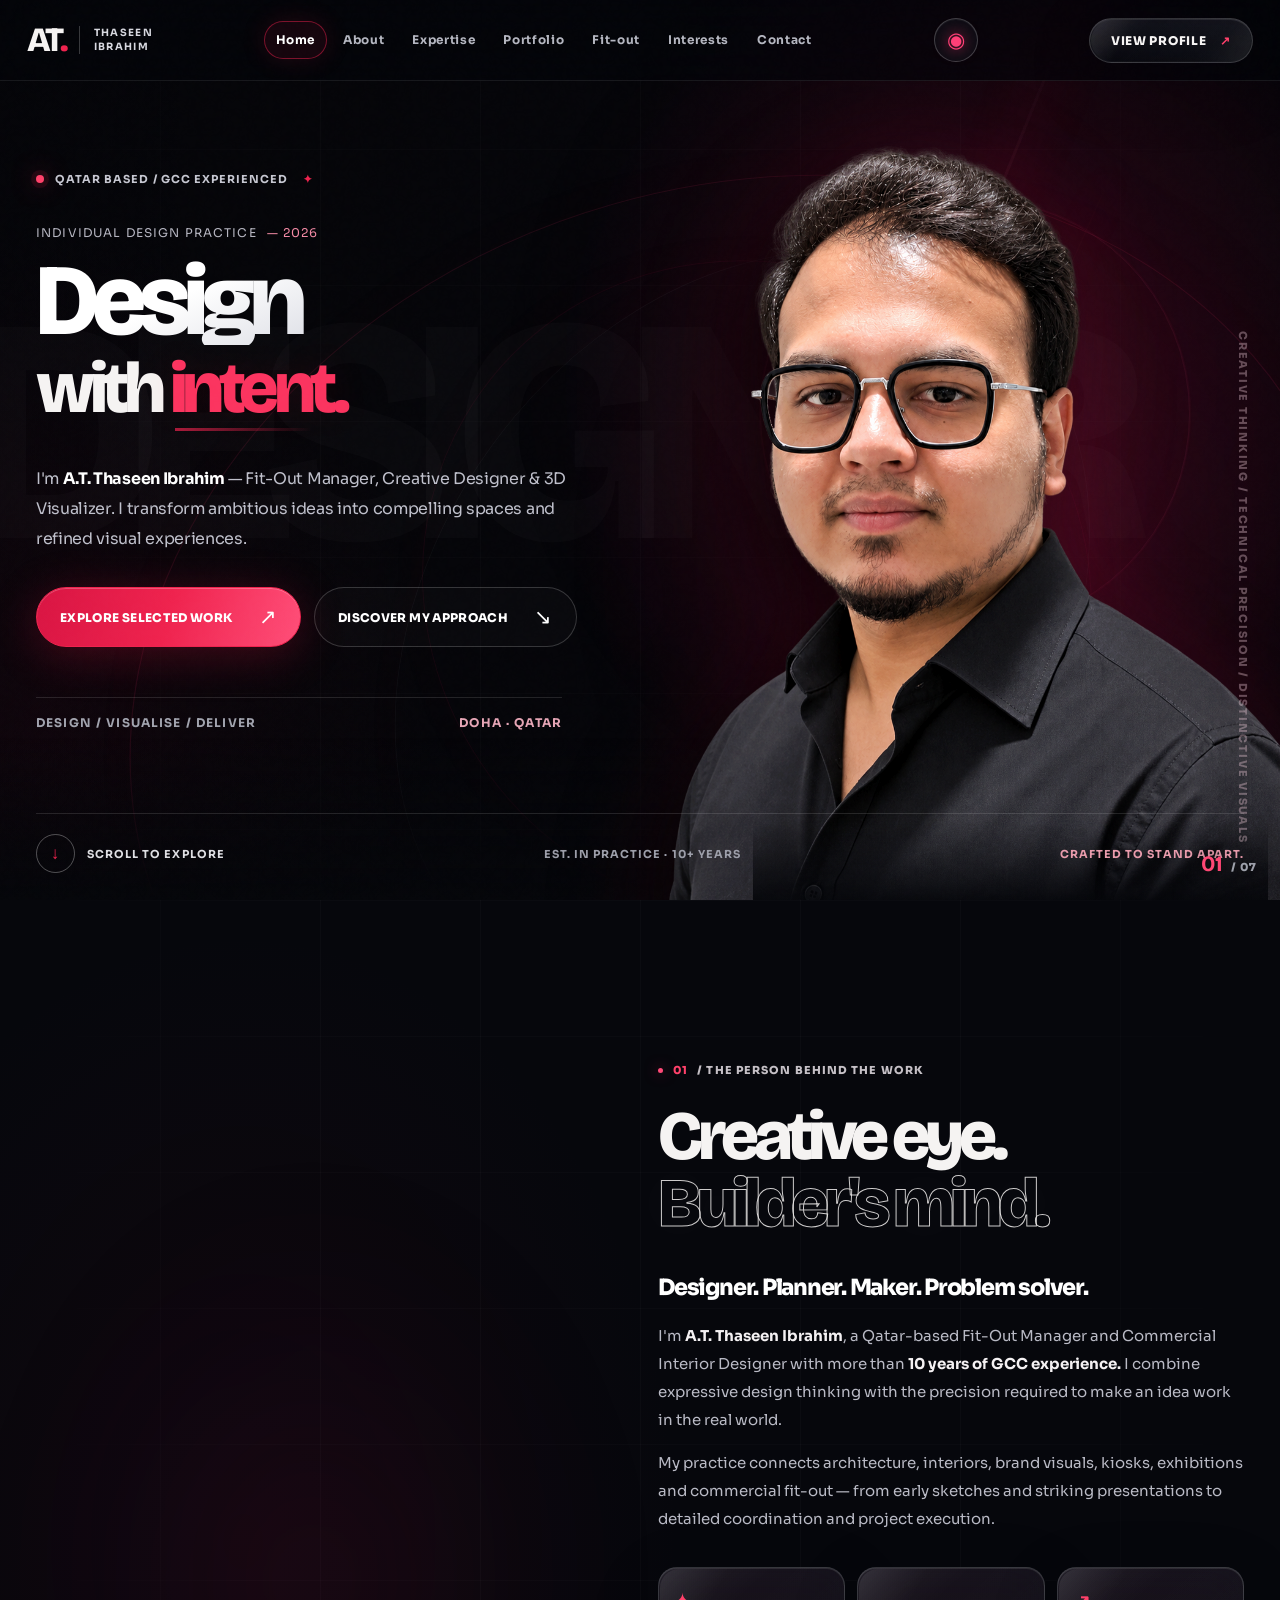
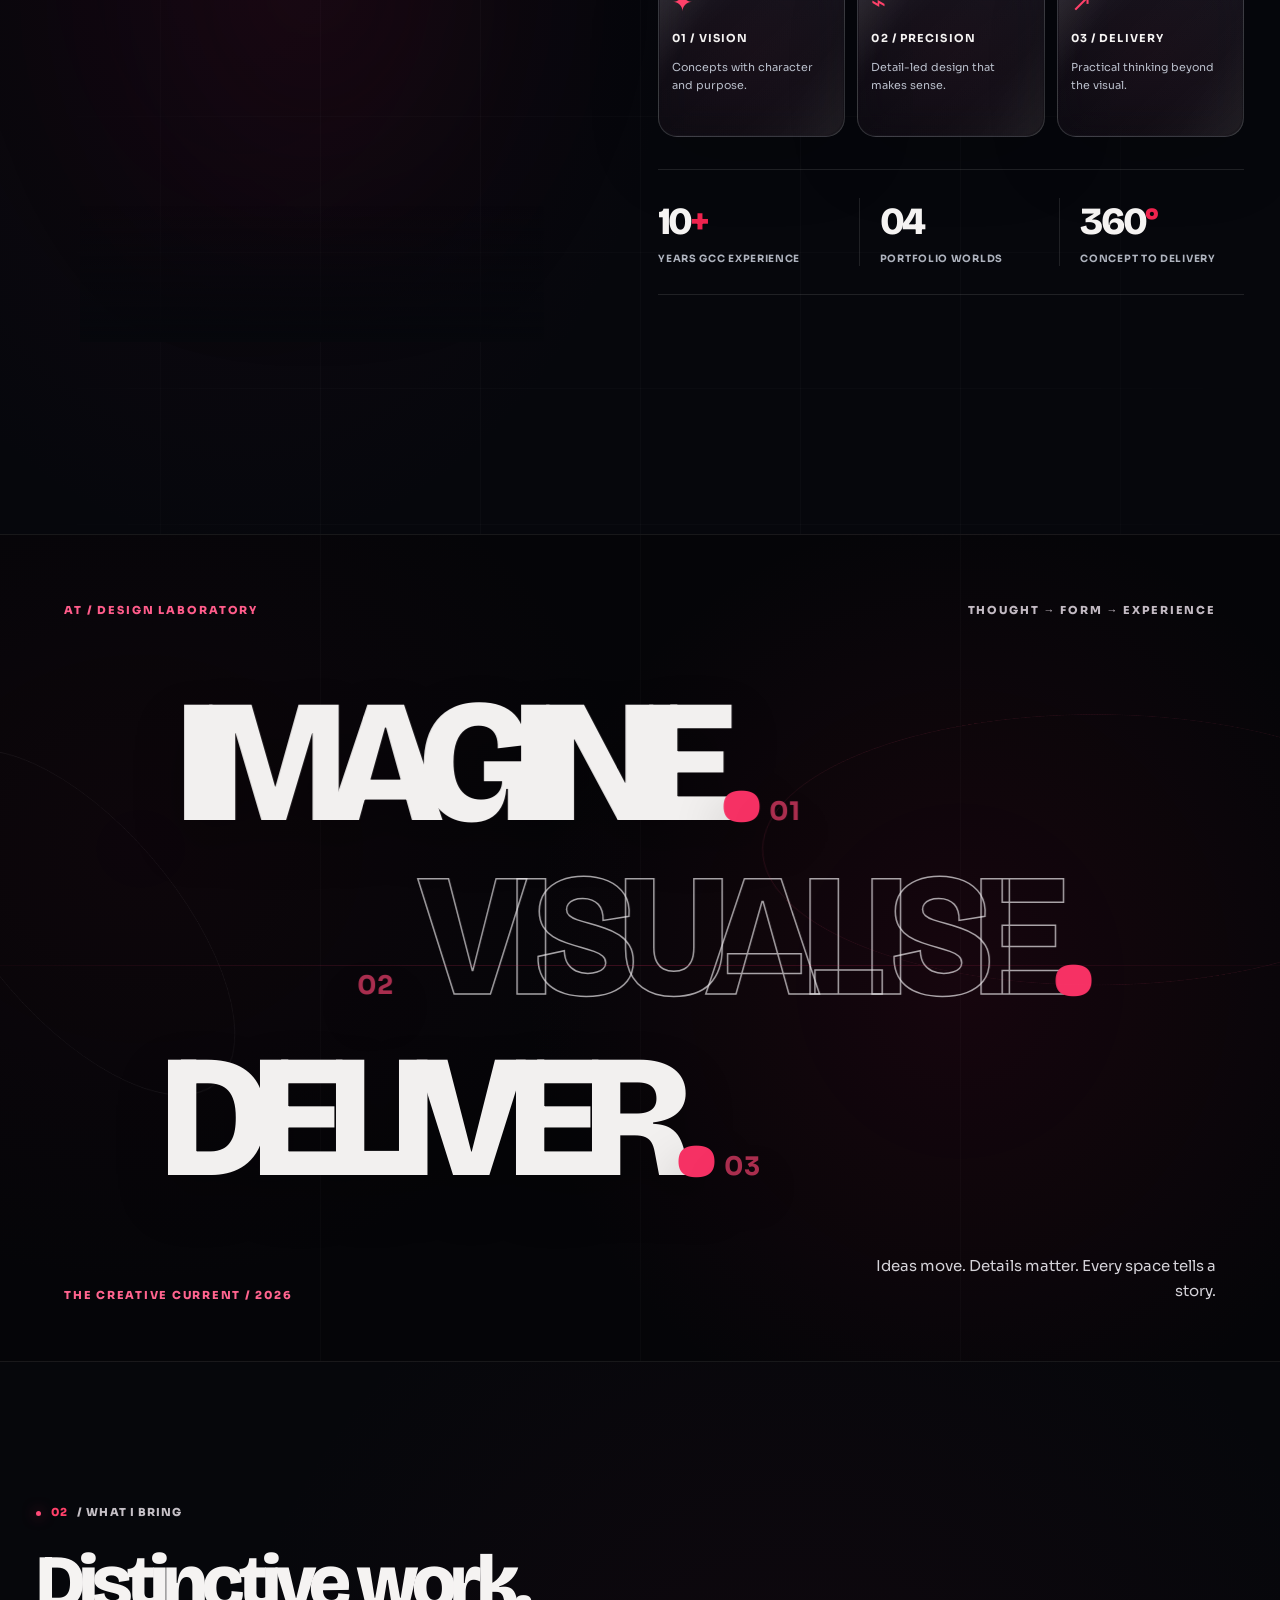
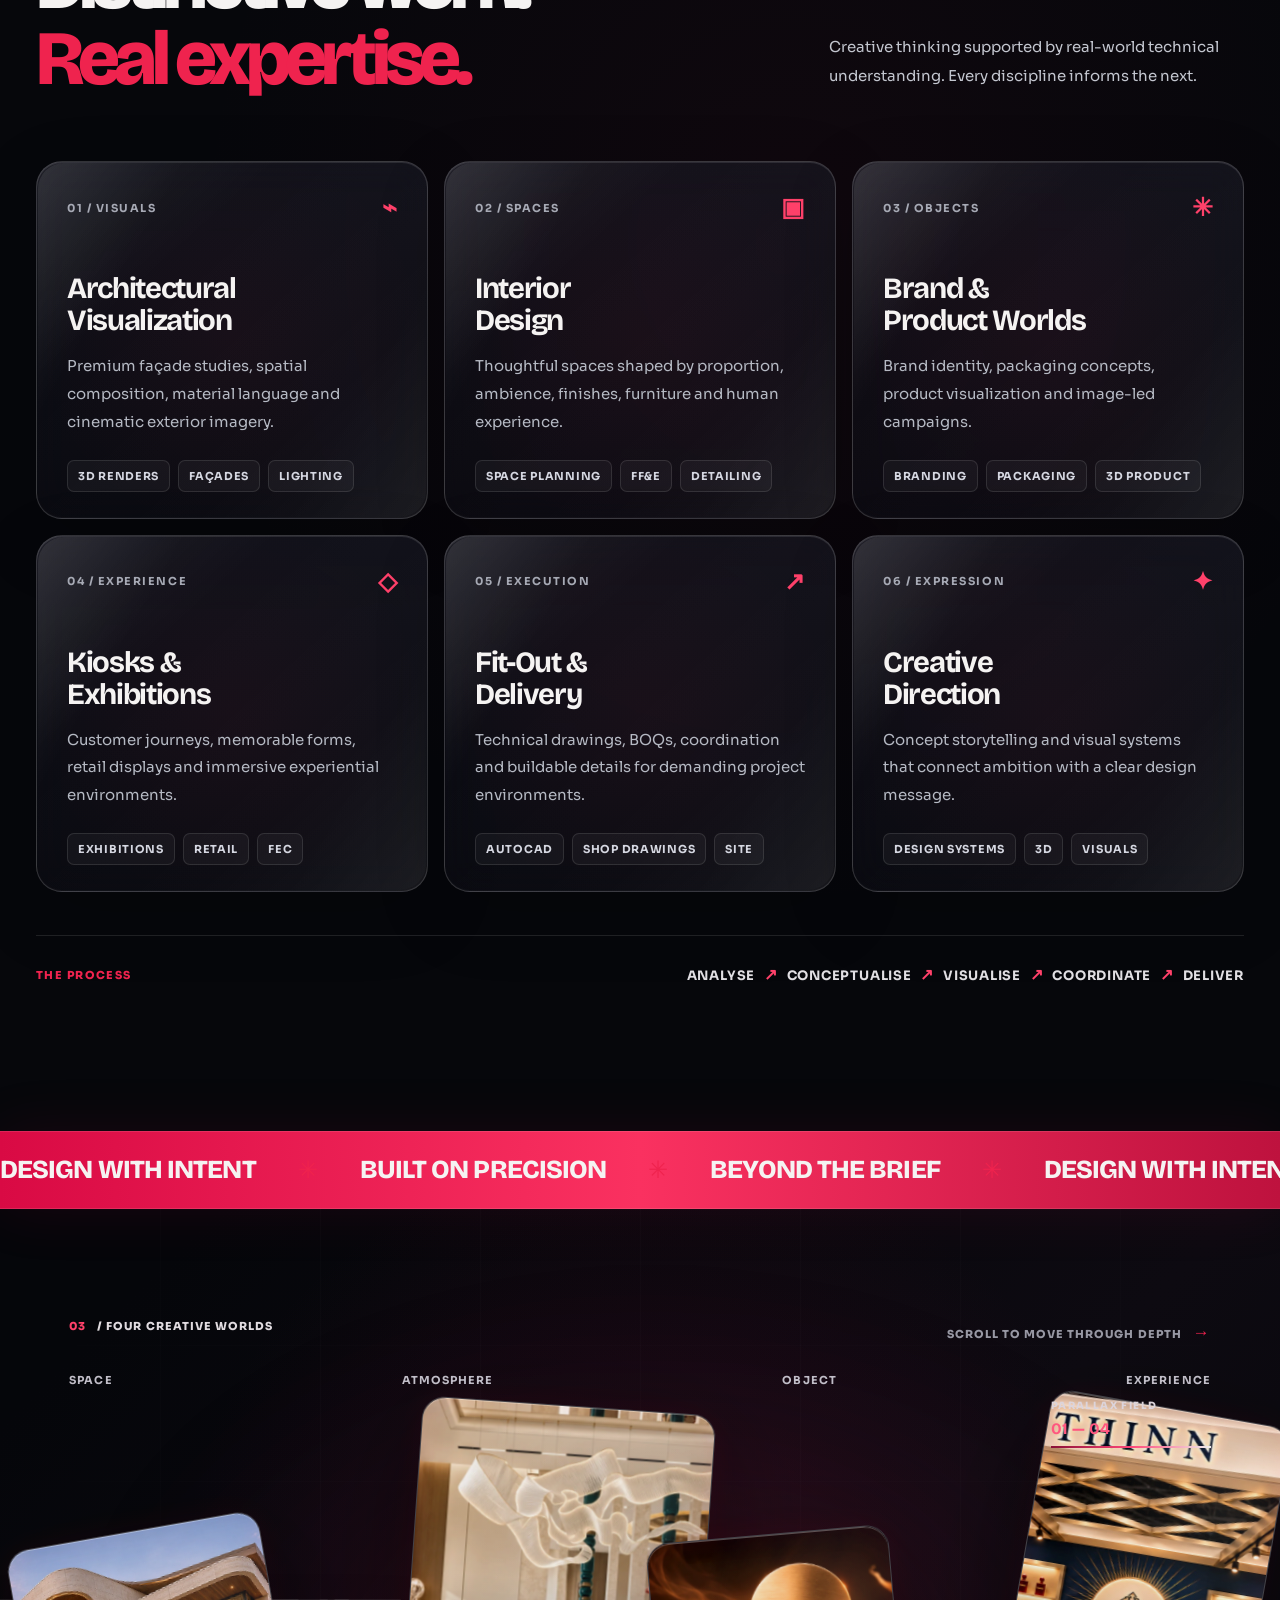
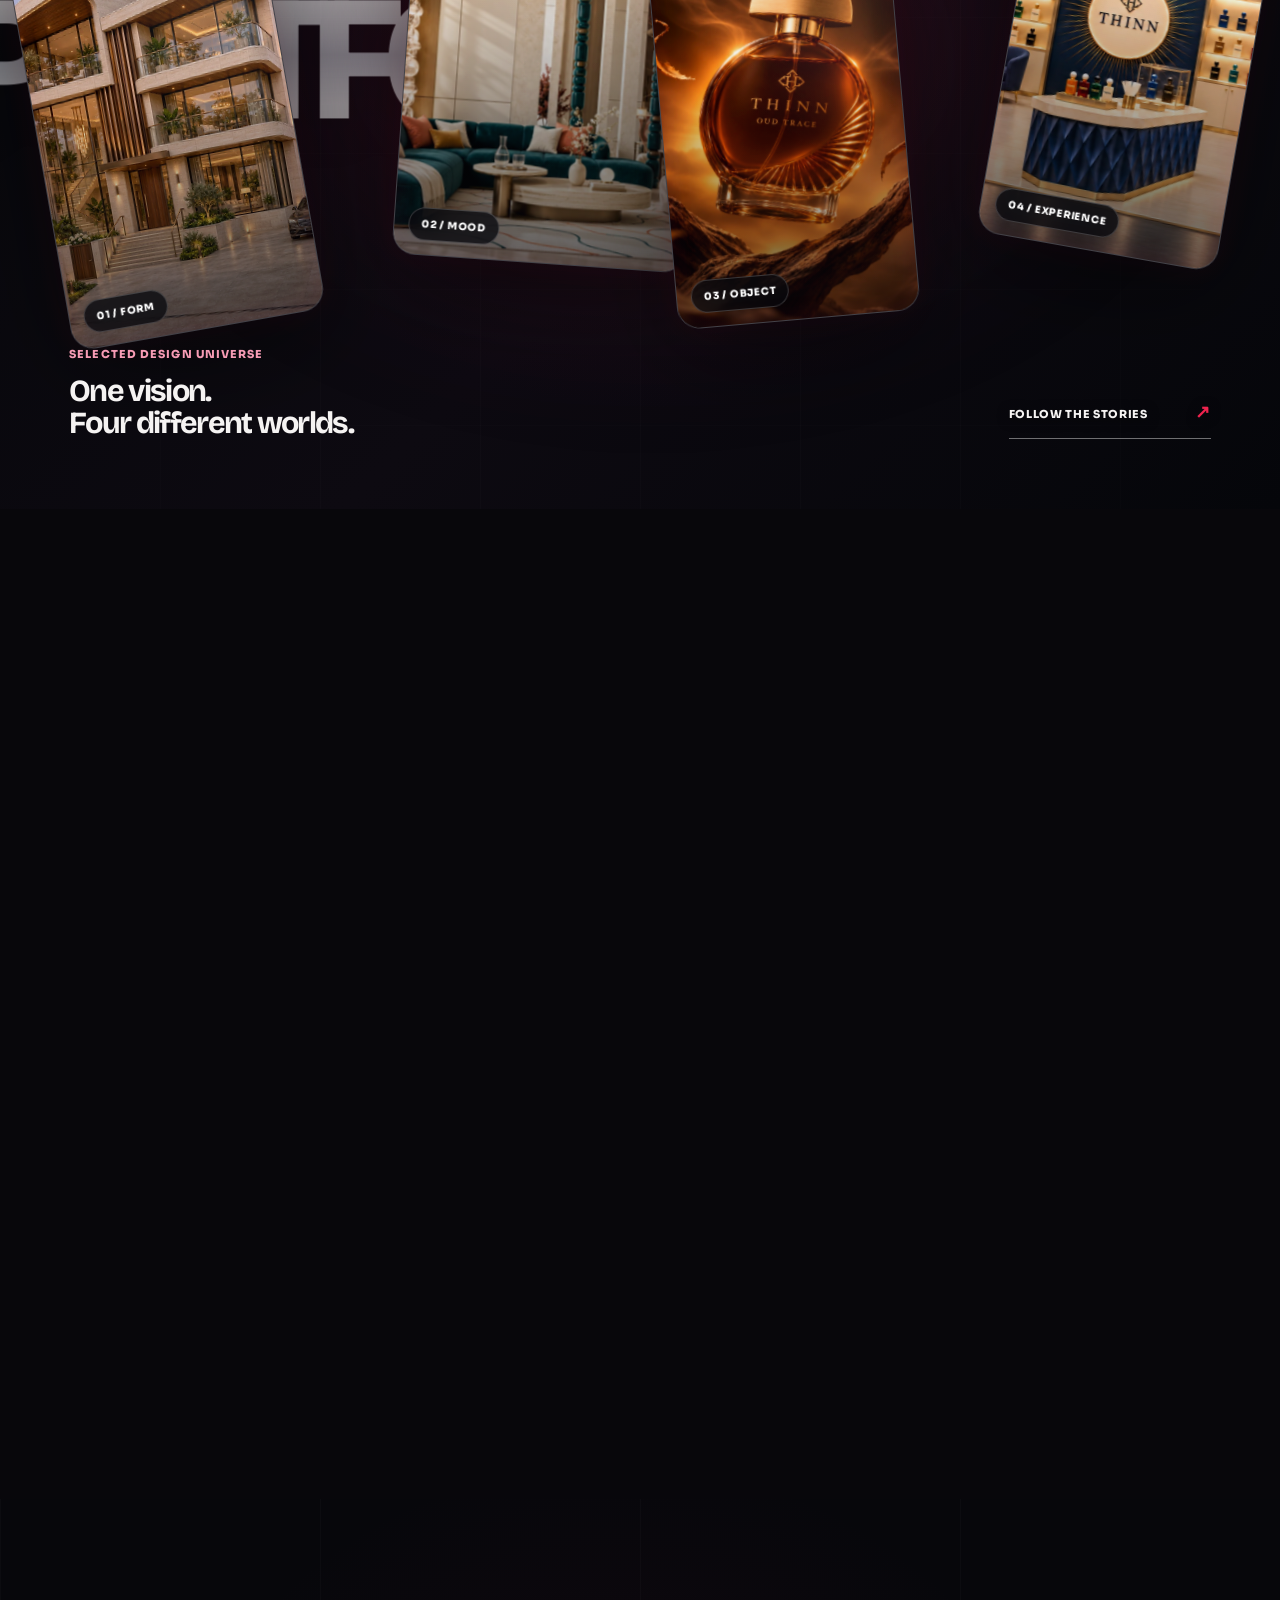
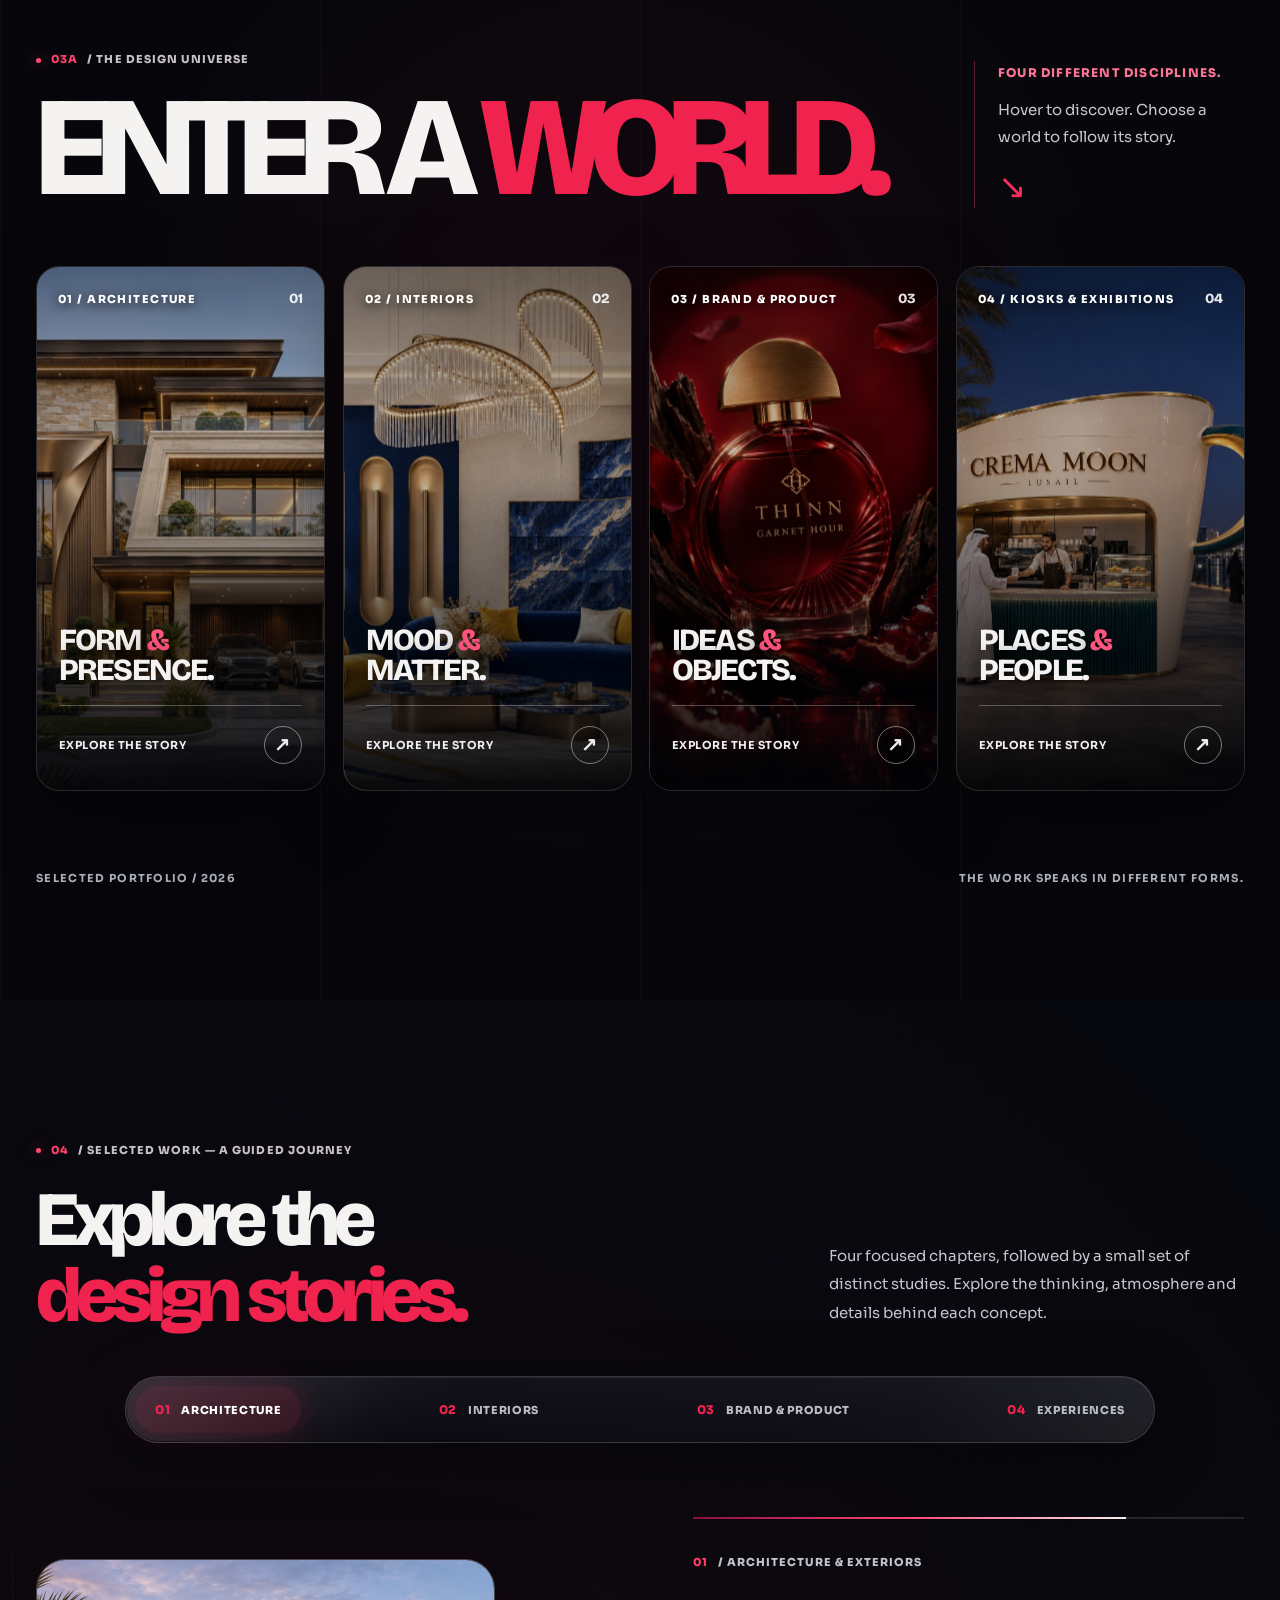
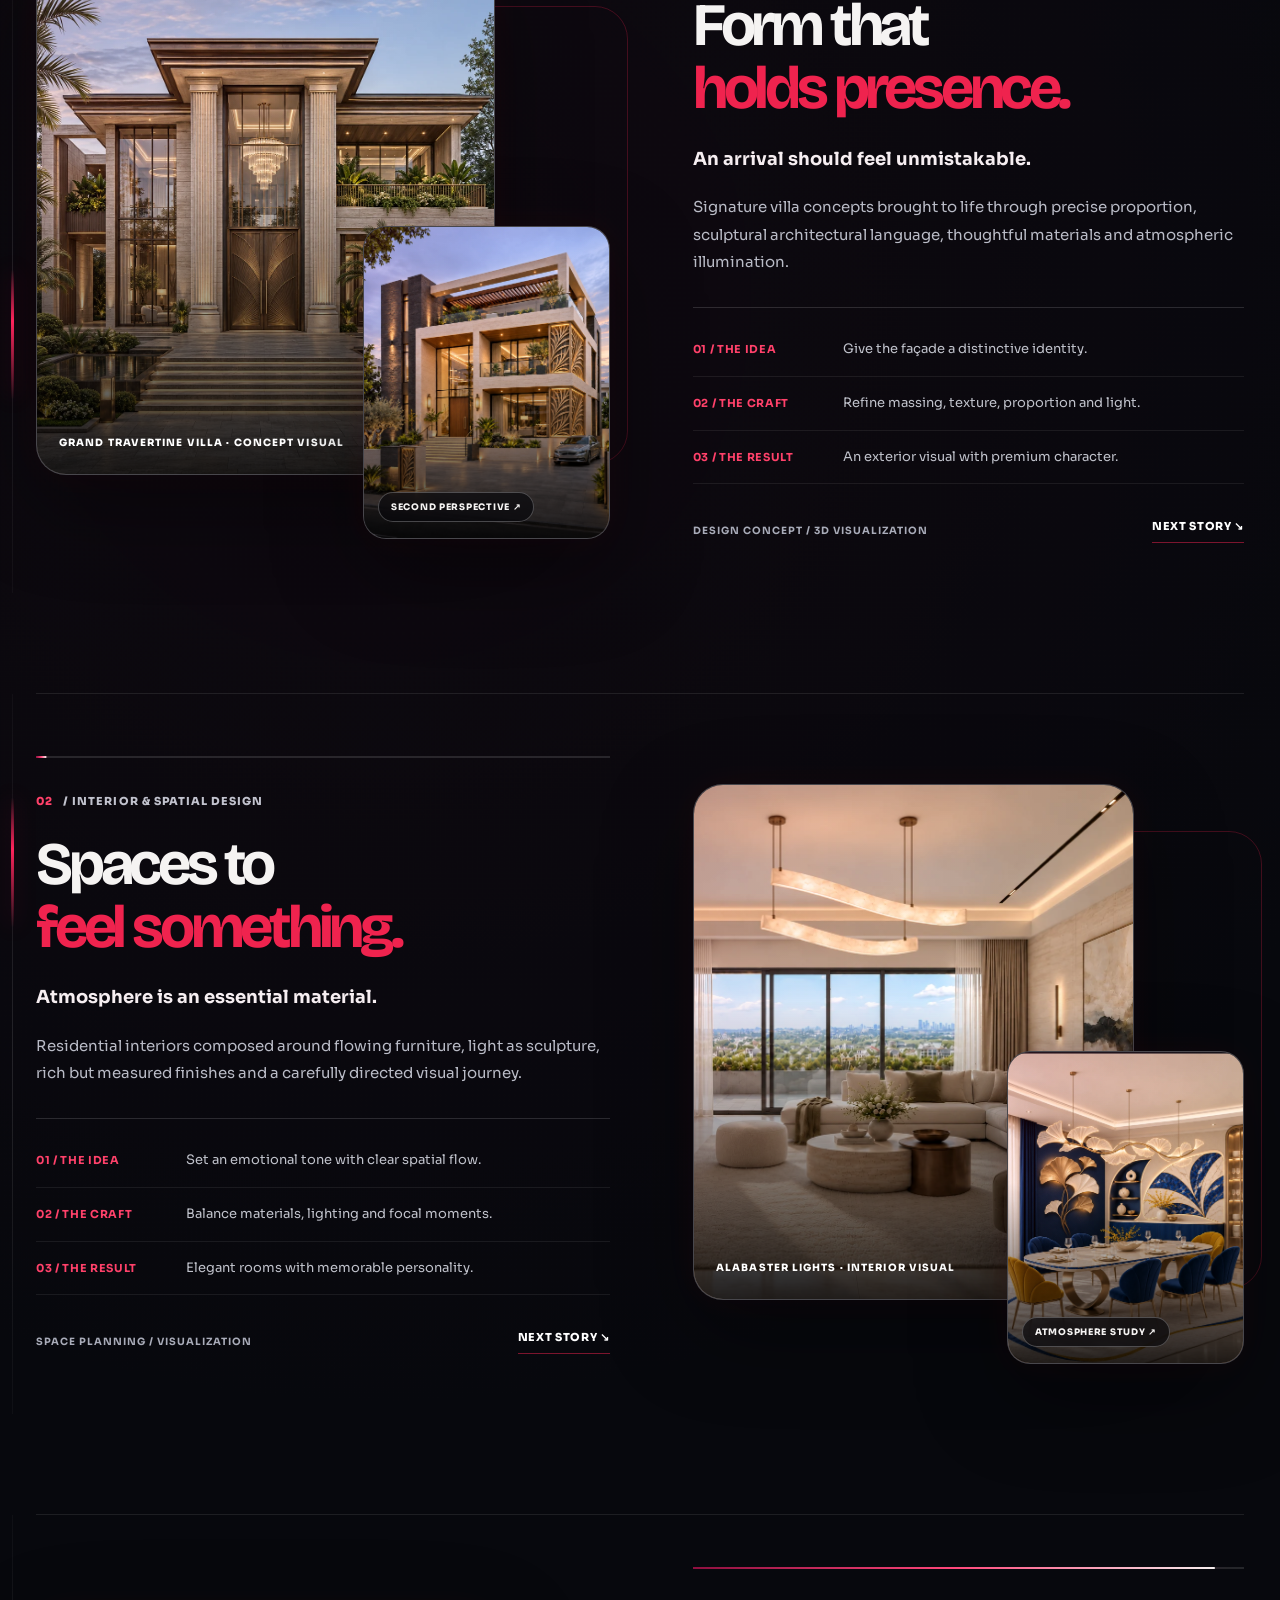
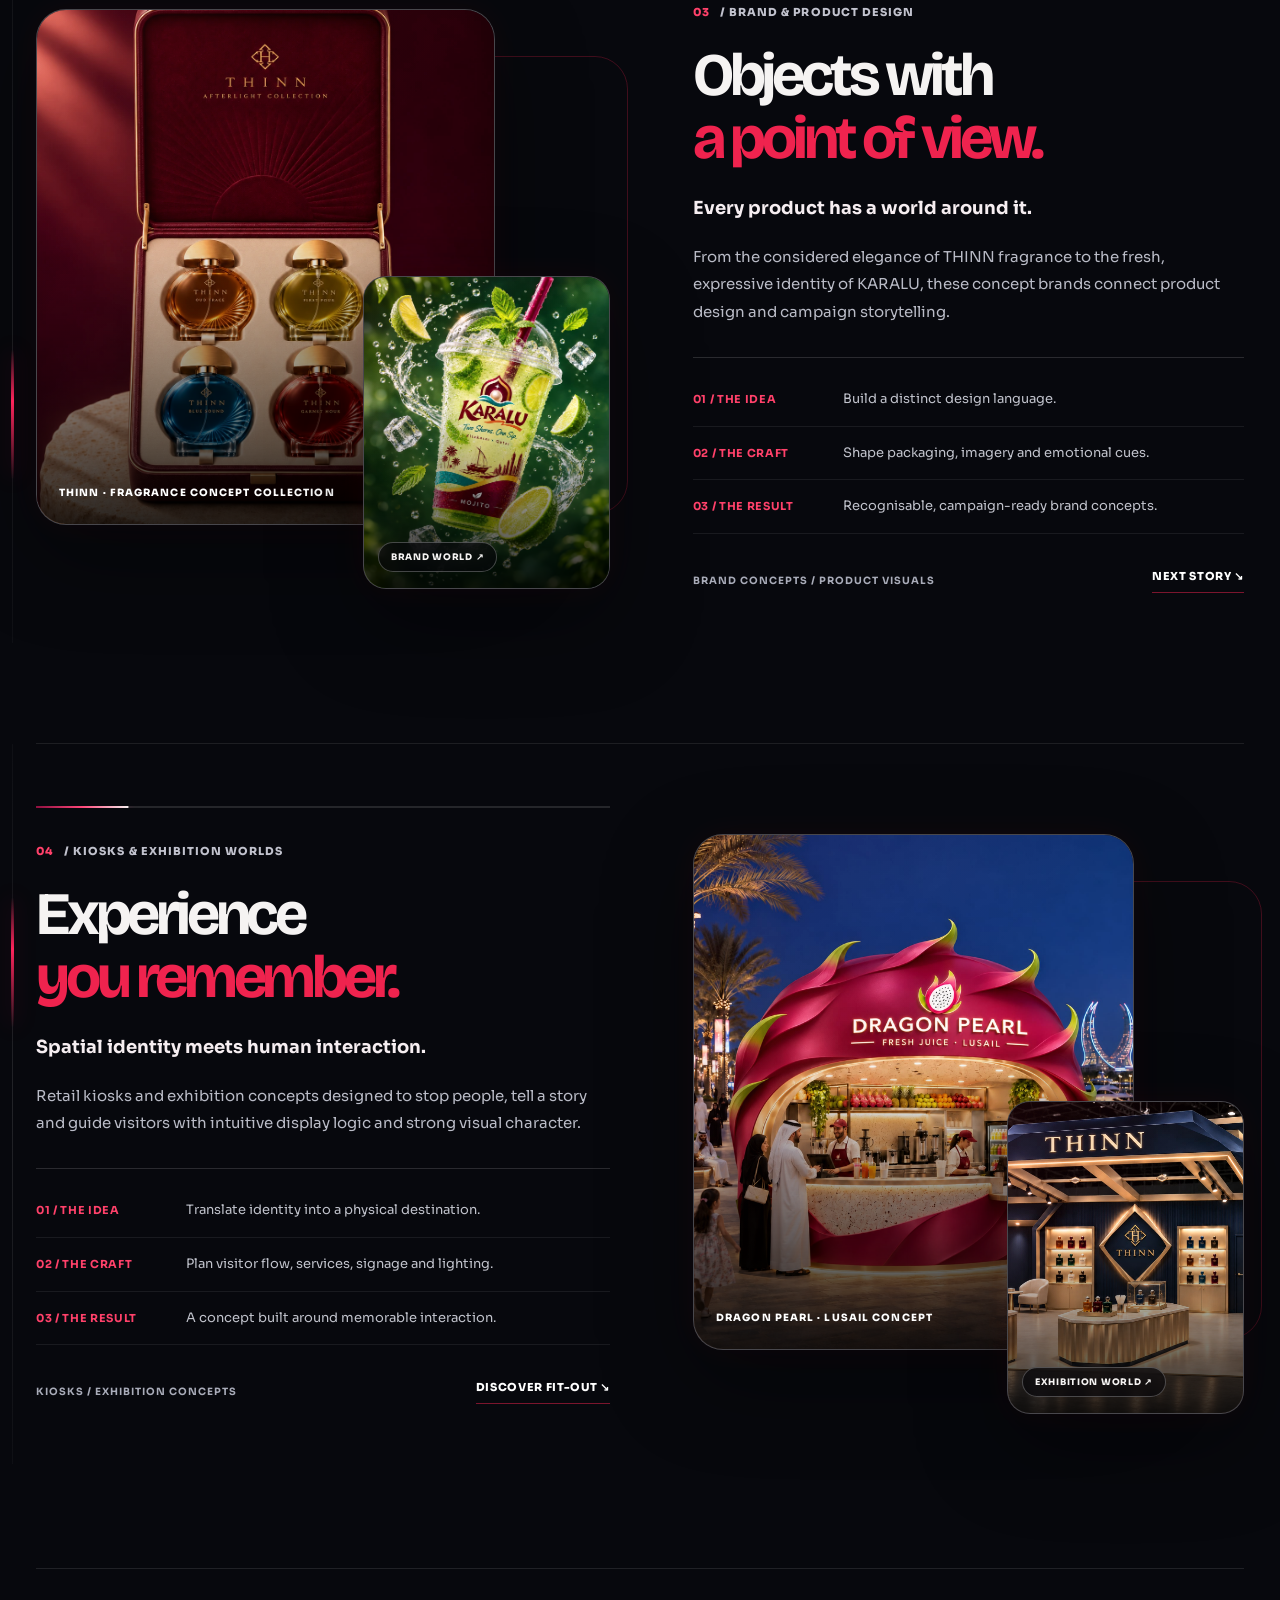
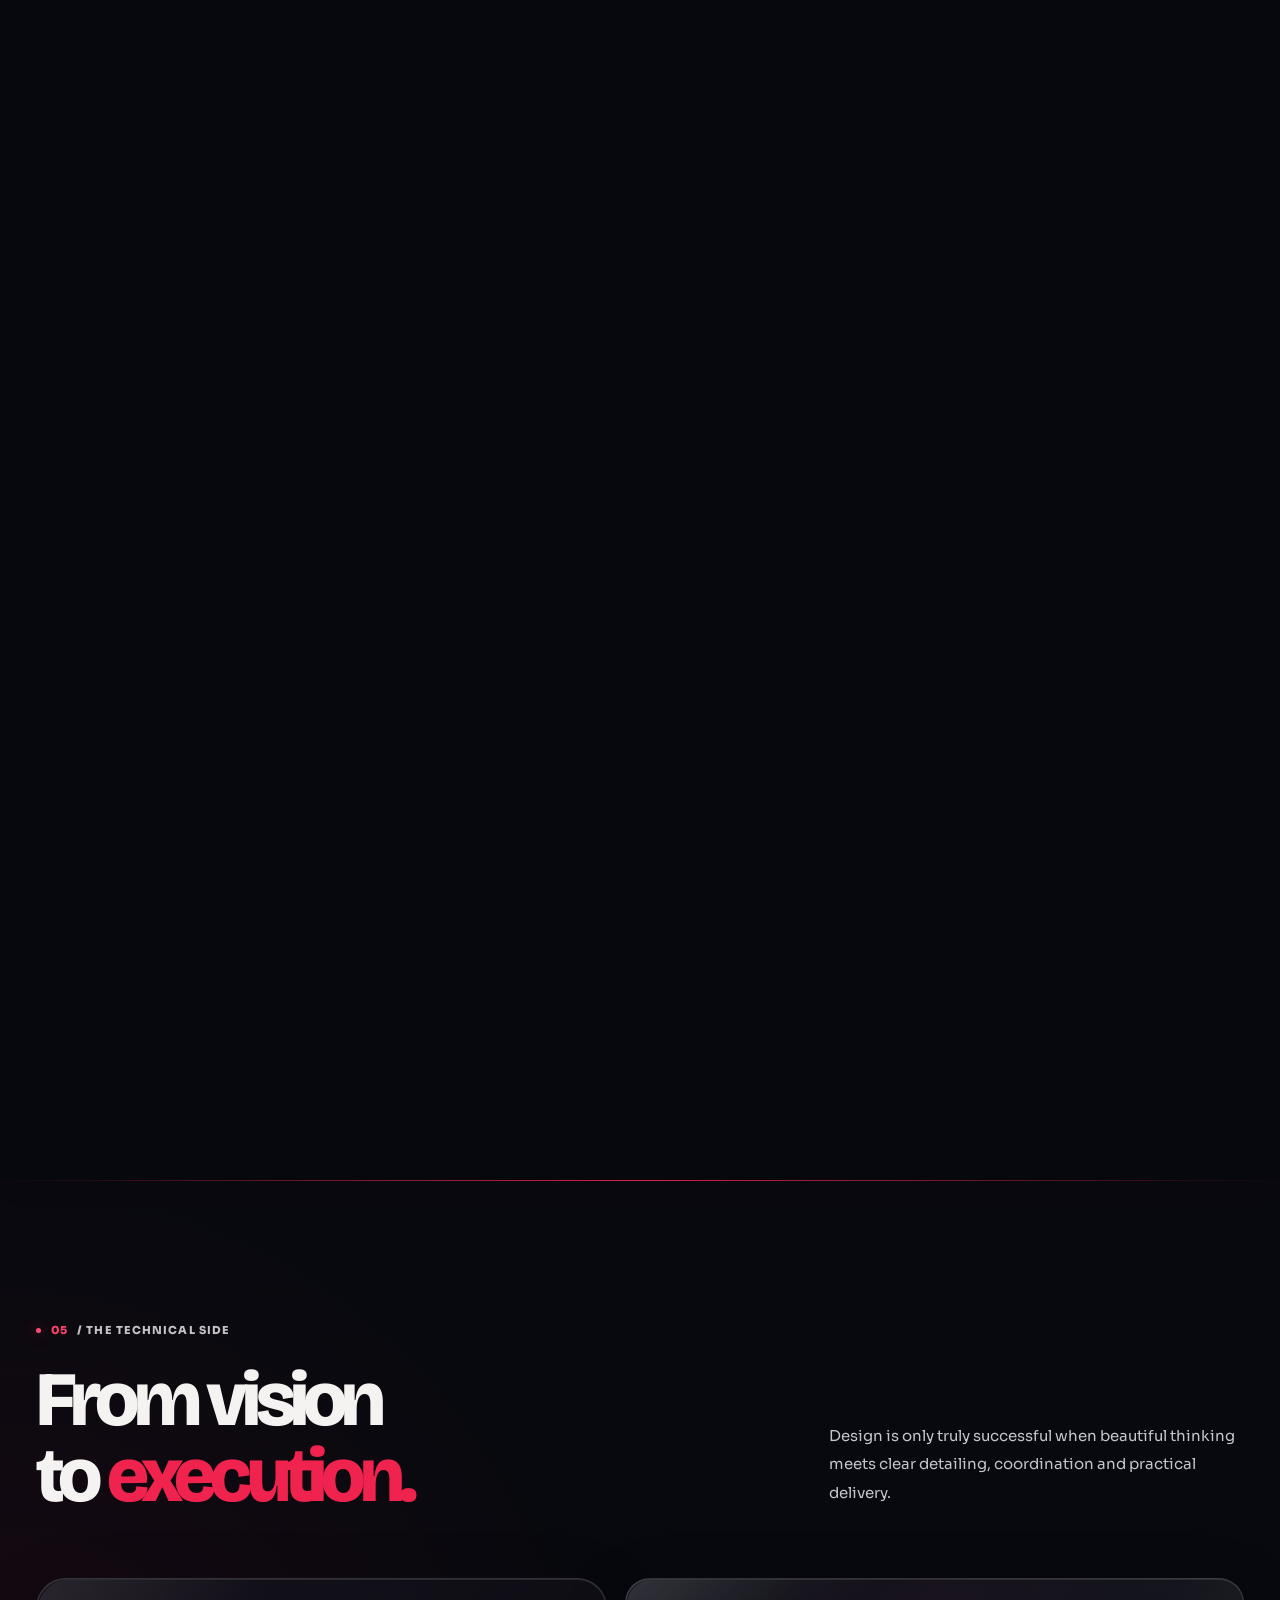
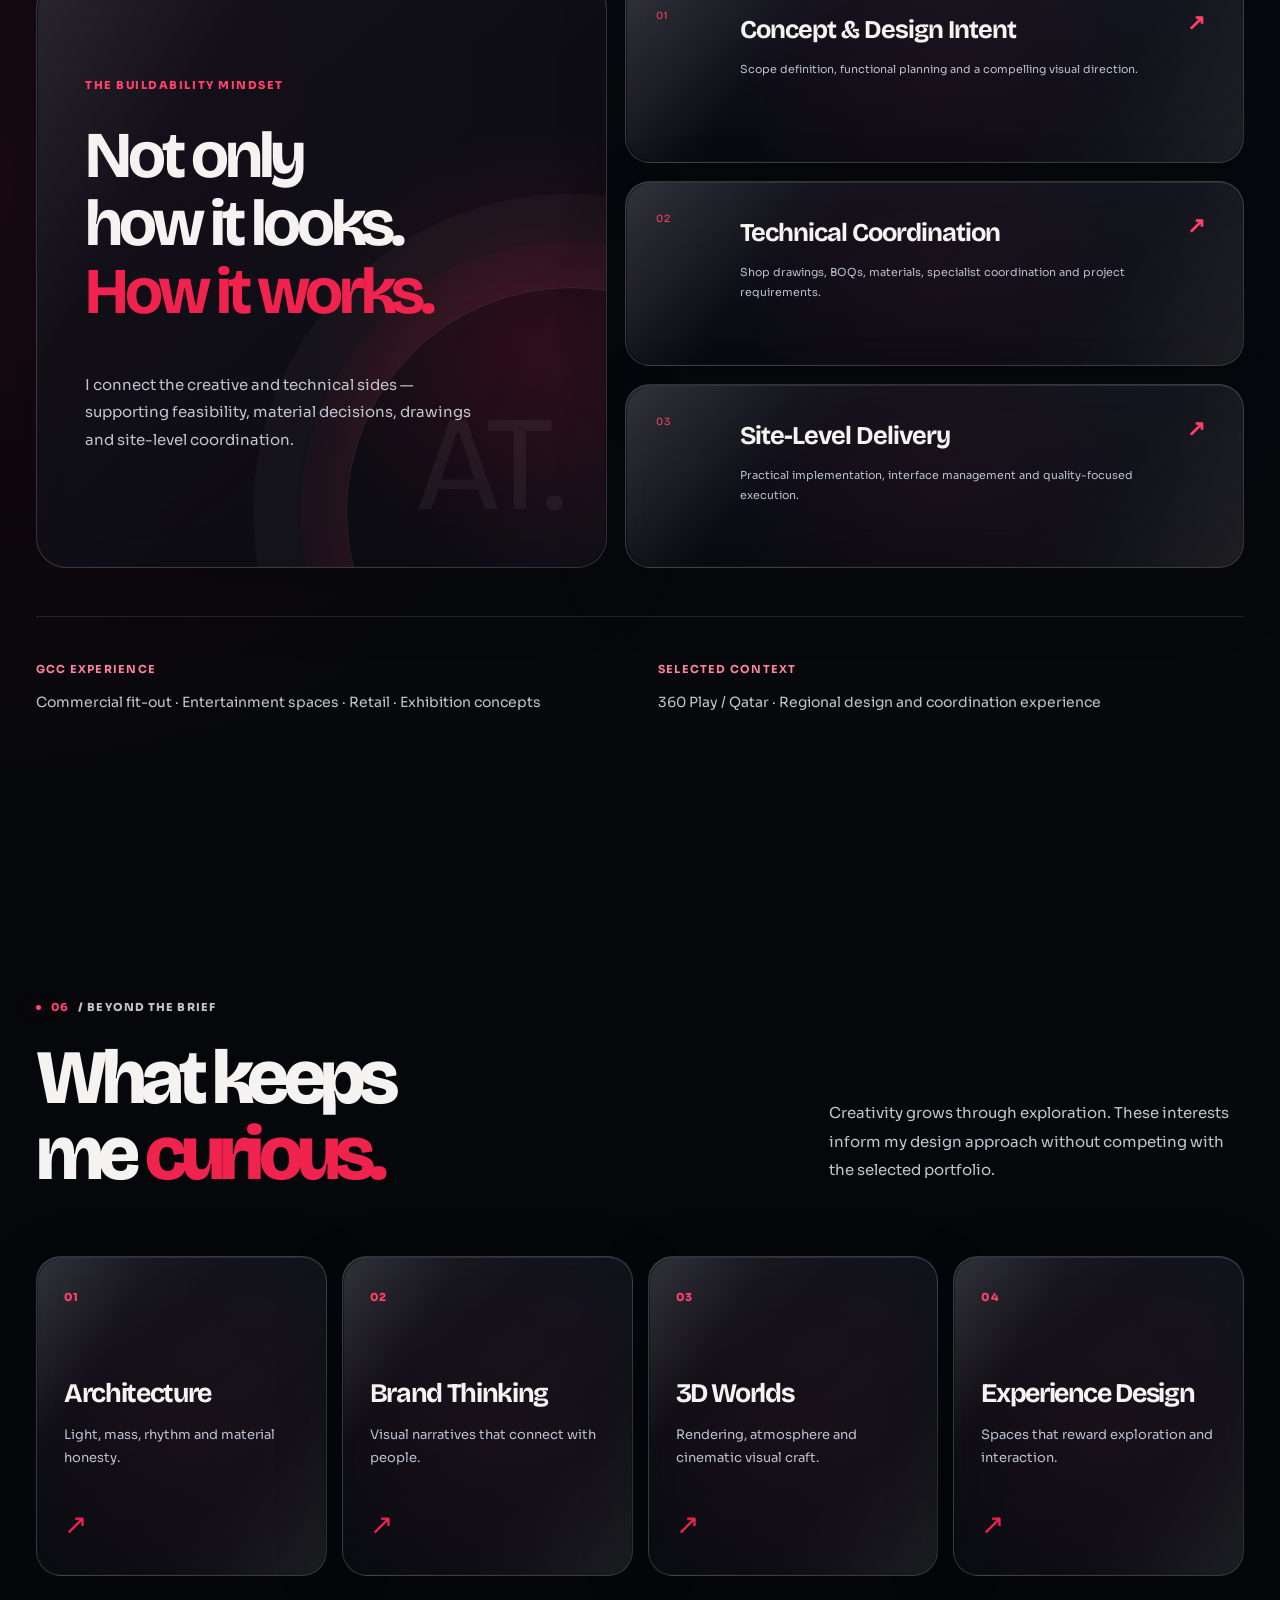
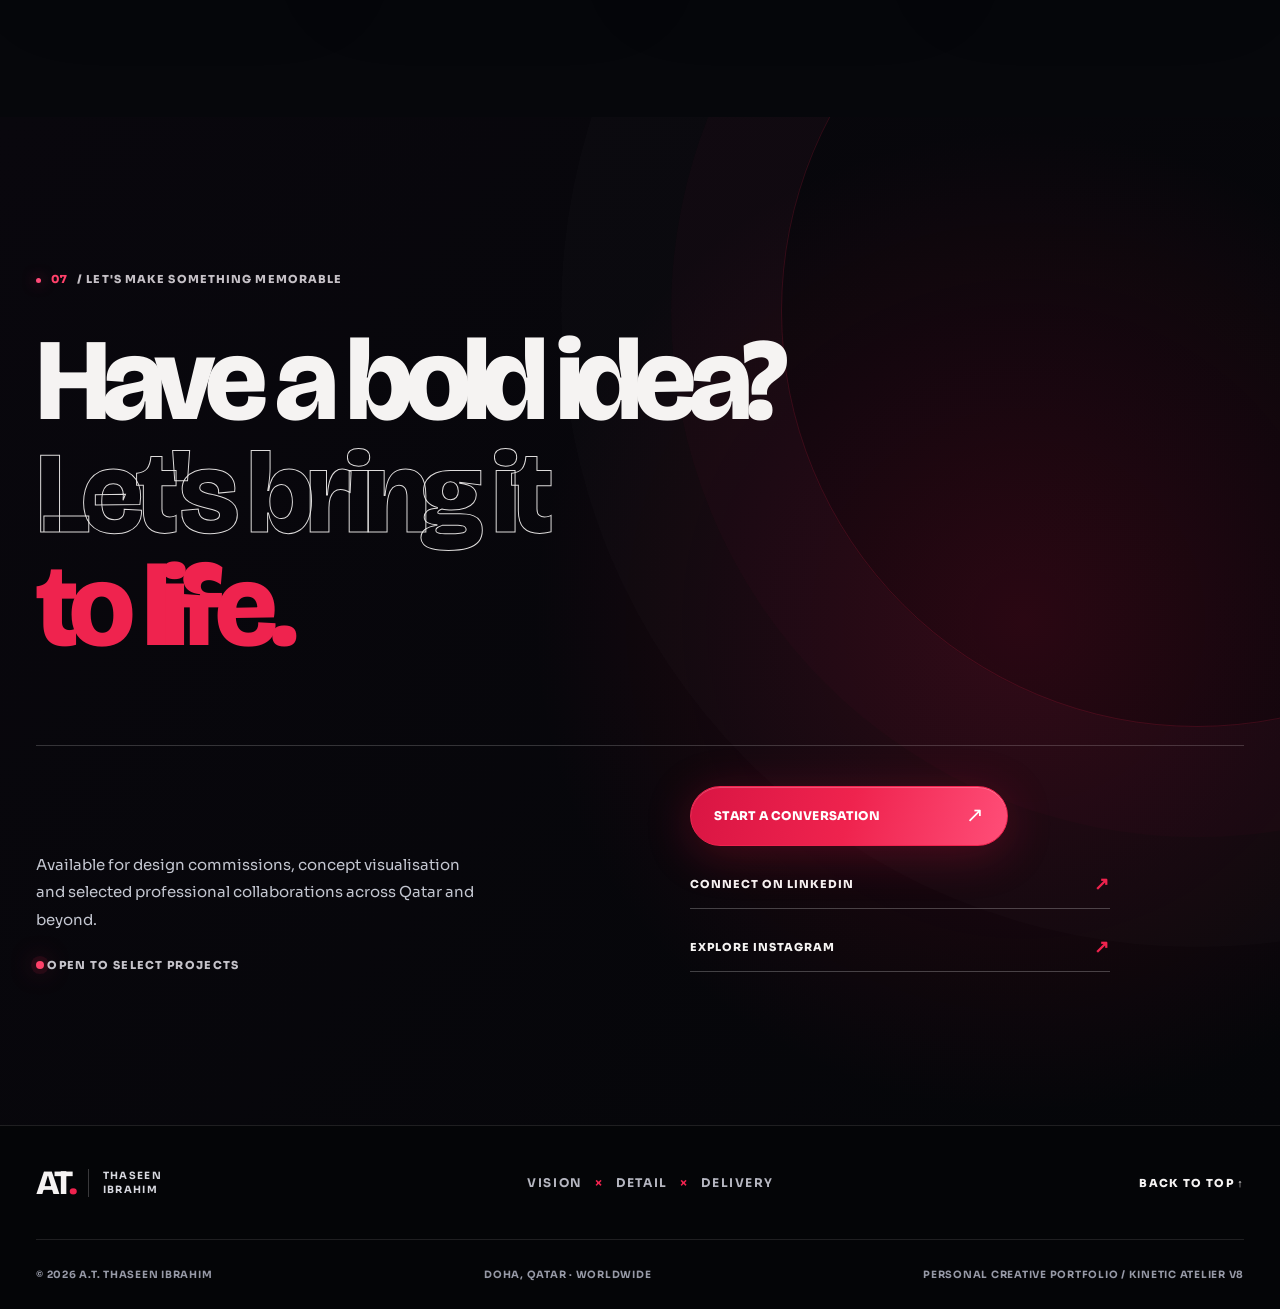
==== commit e44a74c9: "Bust mobile browser cache for verified V8.4 kinetic motion" ====
--- a/index.html
+++ b/index.html
@@ -15,10 +15,10 @@
   <link href="https://fonts.googleapis.com/css2?family=Sora:wght@400;500;600;700;800&family=Syne:wght@500;600;700;800&family=Bricolage+Grotesque:opsz,wght@12..96,500;12..96,600;12..96,700;12..96,800&display=swap" rel="stylesheet">
   <link rel="stylesheet" href="styles.css">
   <link rel="stylesheet" href="motion-v7.css">
-  <link rel="stylesheet" href="motion-v8.css">
+  <link rel="stylesheet" href="motion-v8.css?v=8.4.0">
   <script src="script.js" defer></script>
   <script src="motion-v7.js" defer></script>
-  <script src="motion-v8.js" defer></script>
+  <script src="motion-v8.js?v=8.4.0" defer></script>
 </head>
 <body>
 <a class="skip-link" href="#main">Skip to main content</a>
--- a/motion-v8.css
+++ b/motion-v8.css
@@ -179,3 +179,307 @@
 }
 html.motion-paused .about-portrait-wrap.portrait-transparent{translate:0 0!important;transition:none!important}
 @media(prefers-reduced-motion:reduce){.about-portrait-wrap.portrait-transparent{translate:0 0!important;transition:none!important}}
+
+/* V8.1 portfolio typography / image hierarchy refinement — 11 Nov 2026.
+   The moving word is now an atmospheric layer, with artwork in front.
+   Scope is intentionally limited to the four-worlds portfolio interlude. */
+.portfolio-scene .scene-word-wrap{
+  z-index:1;
+}
+.portfolio-scene .scene-word{
+  font-size:clamp(112px,14vw,250px);
+  letter-spacing:-.09em;
+  opacity:.59;
+  filter:drop-shadow(0 14px 22px rgba(0,0,0,.28));
+}
+.portfolio-scene .scene-visuals{z-index:2}
+.portfolio-scene .scene-photo{
+  filter:brightness(1.04);
+}
+.portfolio-scene .scene-photo img{
+  filter:saturate(1.01) contrast(1.05);
+}
+.portfolio-scene .scene-photo figcaption{
+  font-size:clamp(10px,.73vw,12px);
+  letter-spacing:.075em;
+  padding:9px 12px;
+  background:rgba(7,8,14,.76);
+}
+.portfolio-scene .scene-caption{gap:clamp(20px,3vw,50px)}
+.portfolio-scene .scene-caption small{
+  font-size:clamp(11px,.8vw,13px);
+  letter-spacing:.1em;
+}
+.portfolio-scene .scene-caption a{
+  font-size:clamp(11px,.8vw,13px);
+  letter-spacing:.06em;
+  text-shadow:0 2px 12px rgba(0,0,0,.65);
+}
+.portfolio-scene .scene-topline{
+  font-size:clamp(10px,.72vw,12px);
+  letter-spacing:.1em;
+}
+@media(max-width:850px){
+  .portfolio-scene .scene-word{
+    font-size:clamp(100px,16vw,166px);
+    opacity:.55;
+  }
+  .portfolio-scene .scene-caption{gap:18px}
+}
+@media(max-width:600px){
+  .portfolio-scene .scene-word{
+    font-size:clamp(70px,19vw,112px);
+    opacity:.51;
+  }
+  .portfolio-scene .scene-photo figcaption{
+    font-size:9px;
+    padding:7px 8px;
+    letter-spacing:.035em;
+  }
+  .portfolio-scene .scene-caption{gap:10px}
+  .portfolio-scene .scene-caption small{font-size:10px}
+  .portfolio-scene .scene-caption strong{font-size:clamp(21px,5.3vw,26px)}
+  .portfolio-scene .scene-caption a{font-size:10px}
+  .portfolio-scene .scene-topline{font-size:9px;letter-spacing:.035em}
+}
+
+/* V8.2 mobile-first visual corrections — 11 November 2026
+   Keep the cinematic desktop composition; prioritize complete, legible content
+   and easy touch navigation on narrow screens. */
+@media (max-width:600px) {
+  /* Header and introduction */
+  .nav-shell{gap:12px!important}
+  .brand-name{font-size:9px;line-height:1.35}
+  .hero .hero-layout{padding-top:118px}
+  .hero h1{font-size:clamp(51px,11.6vw,66px);line-height:1.07;letter-spacing:-.065em}
+  .hero h1 .headline-morph{
+    background:none!important;color:#f7f5f6!important;
+    -webkit-text-fill-color:#f7f5f6!important;
+  }
+  .hero-portrait-stage{height:min(102vw,430px);margin-top:4px}
+  .hero-subtitle{font-size:15px;line-height:1.82}
+  .hero-actions .button{white-space:normal;text-align:left}
+  .hero-smallprint{line-height:1.65}
+  .hero-footer{margin-bottom:12px}
+  /* About: preserve the original cut-out portrait, reduce vertical dead space. */
+  .about-grid{gap:16px}
+  .about-portrait-wrap.portrait-transparent{
+    width:min(100%,450px);height:min(122vw,490px)!important;
+    min-height:0!important;margin:0 auto;
+  }
+  .about-content h2{
+    font-size:clamp(37px,9.5vw,49px)!important;
+    line-height:1.1;letter-spacing:-.064em;
+    overflow-wrap:normal;
+  }
+  .about-content h3{font-size:19px;line-height:1.4}
+  .about-content>p{font-size:14px;line-height:1.88}
+  .about-metrics small{font-size:10px;line-height:1.4}
+  /* Kinetic typography: words must stay completely readable on phones. */
+  .kinetic-interlude{height:clamp(420px,120vw,545px)}
+  .kinetic-coordinates{top:8%;font-size:10px;letter-spacing:.09em}
+  .kinetic-row,
+  .kinetic-row-a,.kinetic-row-b,.kinetic-row-c{
+    left:5%!important;right:5%!important;
+    justify-content:flex-start!important;
+    transform:none!important;translate:0 0!important;
+  }
+  .kinetic-row{
+    font-size:clamp(43px,11.2vw,62px)!important;
+    line-height:1.02;letter-spacing:-.08em;gap:10px;
+  }
+  .kinetic-row-a{top:23%}
+  .kinetic-row-b{top:43%}
+  .kinetic-row-c{top:63%}
+  .kinetic-row i{font-size:11px}
+  .kinetic-caption{bottom:5%;gap:8px}
+  .kinetic-caption span{font-size:10px;letter-spacing:.08em}
+  .kinetic-caption p{font-size:12px;line-height:1.5}
+  /* Four creative worlds: replace the clipped tilted stage with a neat
+     two-column image gallery on small touch screens. */
+  .portfolio-motion{height:auto!important;min-height:0!important}
+  .portfolio-motion .portfolio-scene{
+    position:relative!important;top:auto!important;
+    display:flex;flex-direction:column;
+    min-height:0!important;height:auto!important;
+    padding:95px 0 55px;overflow:hidden;
+  }
+  .portfolio-scene .scene-index{
+    position:relative;top:auto;left:auto;right:auto;
+    order:0;margin:0 5%;font-size:11px;
+    line-height:1.5;letter-spacing:.065em;
+  }
+  .portfolio-scene .scene-topline,
+  .portfolio-scene .scene-bottom,
+  .portfolio-scene .scene-depth-readout{display:none!important}
+  .portfolio-scene .scene-word-wrap{
+    position:relative!important;inset:auto!important;
+    display:block;width:100%;height:auto;z-index:3;
+    margin:14px 0 4px;padding:0 5%;overflow:visible;
+    order:1;
+  }
+  .portfolio-scene .scene-word{
+    display:block;position:relative!important;
+    top:auto!important;left:auto!important;
+    transform:none!important;translate:0 0!important;
+    font-size:clamp(39px,10vw,64px)!important;
+    line-height:1.08;letter-spacing:-.08em;
+    opacity:.94;white-space:nowrap;filter:none;
+    will-change:auto;
+  }
+  .portfolio-scene .scene-visuals{
+    position:relative;inset:auto;width:90%;margin:16px auto 0;
+    display:grid;grid-template-columns:repeat(2,minmax(0,1fr));
+    gap:12px;order:2;z-index:3;
+  }
+  .portfolio-scene .scene-photo,
+  .portfolio-scene .scene-photo-a,
+  .portfolio-scene .scene-photo-b,
+  .portfolio-scene .scene-photo-c,
+  .portfolio-scene .scene-photo-d{
+    position:relative!important;left:auto!important;right:auto!important;
+    top:auto!important;bottom:auto!important;
+    display:block;width:100%!important;height:auto!important;
+    aspect-ratio:3/4;
+    transform:none!important;translate:0 0!important;
+    filter:brightness(1.02);margin:0;
+    border-radius:13px;box-shadow:0 12px 34px rgba(0,0,0,.34);
+  }
+  .portfolio-scene .scene-photo img{
+    width:100%;height:100%;object-fit:cover;object-position:center;
+    transform:none!important;scale:1!important;
+  }
+  .portfolio-scene .scene-photo figcaption{
+    bottom:8px;left:8px;right:auto;max-width:calc(100% - 16px);
+    font-size:9px;line-height:1.2;
+    padding:7px 8px;white-space:normal;
+    letter-spacing:.02em;
+  }
+  .portfolio-scene .scene-caption{
+    position:relative;left:auto;right:auto;bottom:auto;top:auto;
+    order:3;margin:26px 5% 0;padding:0;
+    display:flex;flex-direction:column;
+    align-items:flex-start;gap:14px;
+    z-index:5;
+  }
+  .portfolio-scene .scene-caption strong{font-size:clamp(24px,6.2vw,30px);line-height:1.13}
+  .portfolio-scene .scene-caption small{font-size:11px;margin-bottom:7px}
+  .portfolio-scene .scene-caption a{
+    padding:10px 0;font-size:11px;
+    max-width:none;white-space:normal;text-align:left;
+  }
+  .portfolio-scene .scene-caption a span{margin-left:12px}
+  /* Responsive project story section */
+  .projects .story-navigation{margin-bottom:55px;gap:6px;padding:9px}
+  .projects .story-navigation a{min-width:0;line-height:1.35;white-space:normal}
+  .story-info h3{line-height:1.09;overflow-wrap:normal}
+  .story-info>p{font-size:14px;line-height:1.8}
+  .story-steps span{font-size:12px;line-height:1.65}
+  /* Contact: prevent the outlined title from colliding with adjacent lines. */
+  .contact{padding-block:95px 90px}
+  .contact .contact-heading{
+    font-size:clamp(36px,9.2vw,49px)!important;
+    line-height:1.18;letter-spacing:-.065em;
+    margin:20px 0 38px;
+    overflow-wrap:normal;max-width:100%;
+  }
+  .contact .contact-heading span{
+    -webkit-text-stroke:.85px rgba(246,244,247,.9);
+  }
+  .contact-bottom{padding-top:27px;gap:25px}
+  .contact-bottom p{font-size:15px;line-height:1.84}
+  .contact-actions .button{min-width:0;width:100%;font-size:11px}
+  .contact-actions .inline-action{font-size:11px;letter-spacing:.035em;gap:15px}
+  .footer-upper{align-items:flex-start;gap:17px}
+  .footer-upper .backtop{margin-left:auto;font-size:10px;white-space:nowrap}
+  .footer-lower{line-height:1.6}
+}
+/* Keep effects disabled where the visitor requests less motion. */
+@media (max-width:600px) and (prefers-reduced-motion:reduce){
+  .portfolio-scene .scene-word{transform:none!important;translate:0 0!important}
+  .kinetic-row{transform:none!important;translate:0 0!important}
+}
+
+/* V8.3 — touch-safe, scroll-responsive mobile motion. Desktop remains unchanged. */
+@media (max-width:600px) {
+  /* Keep every letter inside the viewport while each line moves independently. */
+  .kinetic-interlude .kinetic-row {
+    left:7%!important;
+    right:6%!important;
+    font-size:clamp(37px,10.8vw,57px)!important;
+    gap:9px;
+    line-height:1.05;
+    will-change:transform,opacity;
+  }
+  html:not(.motion-paused) .kinetic-interlude .kinetic-row {
+    transform:translate3d(var(--mobile-kinetic-x,0px),var(--mobile-kinetic-y,0px),0)!important;
+    translate:0 0!important;
+    opacity:var(--mobile-kinetic-opacity,1);
+    transition:transform .22s ease-out,opacity .22s ease-out!important;
+  }
+  .kinetic-interlude .kinetic-row-a {top:23%}
+  .kinetic-interlude .kinetic-row-b {top:43%;justify-content:flex-start!important}
+  .kinetic-interlude .kinetic-row-c {top:63%}
+  html:not(.motion-paused) .kinetic-interlude .kinetic-red {
+    animation:mobile-kinetic-accent 3.2s ease-in-out infinite;
+  }
+  @keyframes mobile-kinetic-accent {
+    0%,100% {opacity:.75;filter:drop-shadow(0 0 0 rgba(245,50,105,0))}
+    50% {opacity:1;filter:drop-shadow(0 0 10px rgba(245,50,105,.42))}
+  }
+  /* The gallery remains a true 2-column layout; only small vertical shifts move. */
+  html:not(.motion-paused) .portfolio-motion .portfolio-scene .scene-photo {
+    transform:translate3d(0,var(--mobile-card-y,0px),0)!important;
+    transition:transform .22s ease-out,box-shadow .35s ease!important;
+  }
+  /* Make the toggle's state visible rather than showing an ambiguous dot. */
+  .motion-control {width:55px!important;min-width:55px!important;gap:5px!important;padding:0 6px!important}
+  .motion-control::after {content:'ON';color:#f4d6df;font:800 9px/1 var(--text);letter-spacing:.04em}
+  html.motion-paused .motion-control::after {content:'OFF';color:#a7a6b1}
+  html.motion-paused .kinetic-interlude .kinetic-row,
+  html.motion-paused .portfolio-motion .portfolio-scene .scene-photo {
+    transform:none!important;opacity:1!important;
+  }
+}
+@media (max-width:600px) and (prefers-reduced-motion:reduce) {
+  .kinetic-interlude .kinetic-row,
+  .portfolio-motion .portfolio-scene .scene-photo {
+    transform:none!important;animation:none!important;opacity:1!important;
+  }
+  .kinetic-interlude .kinetic-red {animation:none!important}
+}
+
+
+/* V8.4 — visible mobile kinetic motion, even when the visitor stops scrolling.
+   Runs independently of scroll parallax. Stops with the Motion toggle or OS reduce-motion. */
+@media (max-width:600px) and (prefers-reduced-motion:no-preference) {
+  html:not(.motion-paused) .kinetic-interlude .kinetic-row > span {
+    will-change:transform;
+  }
+  html:not(.motion-paused) .kinetic-interlude .kinetic-row-a > span {
+    animation:v84-drift-a 3.8s ease-in-out infinite alternate !important;
+  }
+  html:not(.motion-paused) .kinetic-interlude .kinetic-row-b > span {
+    animation:v84-drift-b 4.7s ease-in-out infinite alternate !important;
+  }
+  html:not(.motion-paused) .kinetic-interlude .kinetic-row-c > span {
+    animation:v84-drift-c 4.2s ease-in-out infinite alternate !important;
+  }
+  @keyframes v84-drift-a {
+    from{transform:translate3d(-8px,-3px,0)}
+    to{transform:translate3d(10px,3px,0)}
+  }
+  @keyframes v84-drift-b {
+    from{transform:translate3d(8px,3px,0)}
+    to{transform:translate3d(-10px,-3px,0)}
+  }
+  @keyframes v84-drift-c {
+    from{transform:translate3d(-6px,2px,0)}
+    to{transform:translate3d(11px,-3px,0)}
+  }
+}
+@media (max-width:600px) {
+  html.motion-paused .kinetic-interlude .kinetic-row > span {
+    animation:none!important;transform:none!important;
+  }
+}
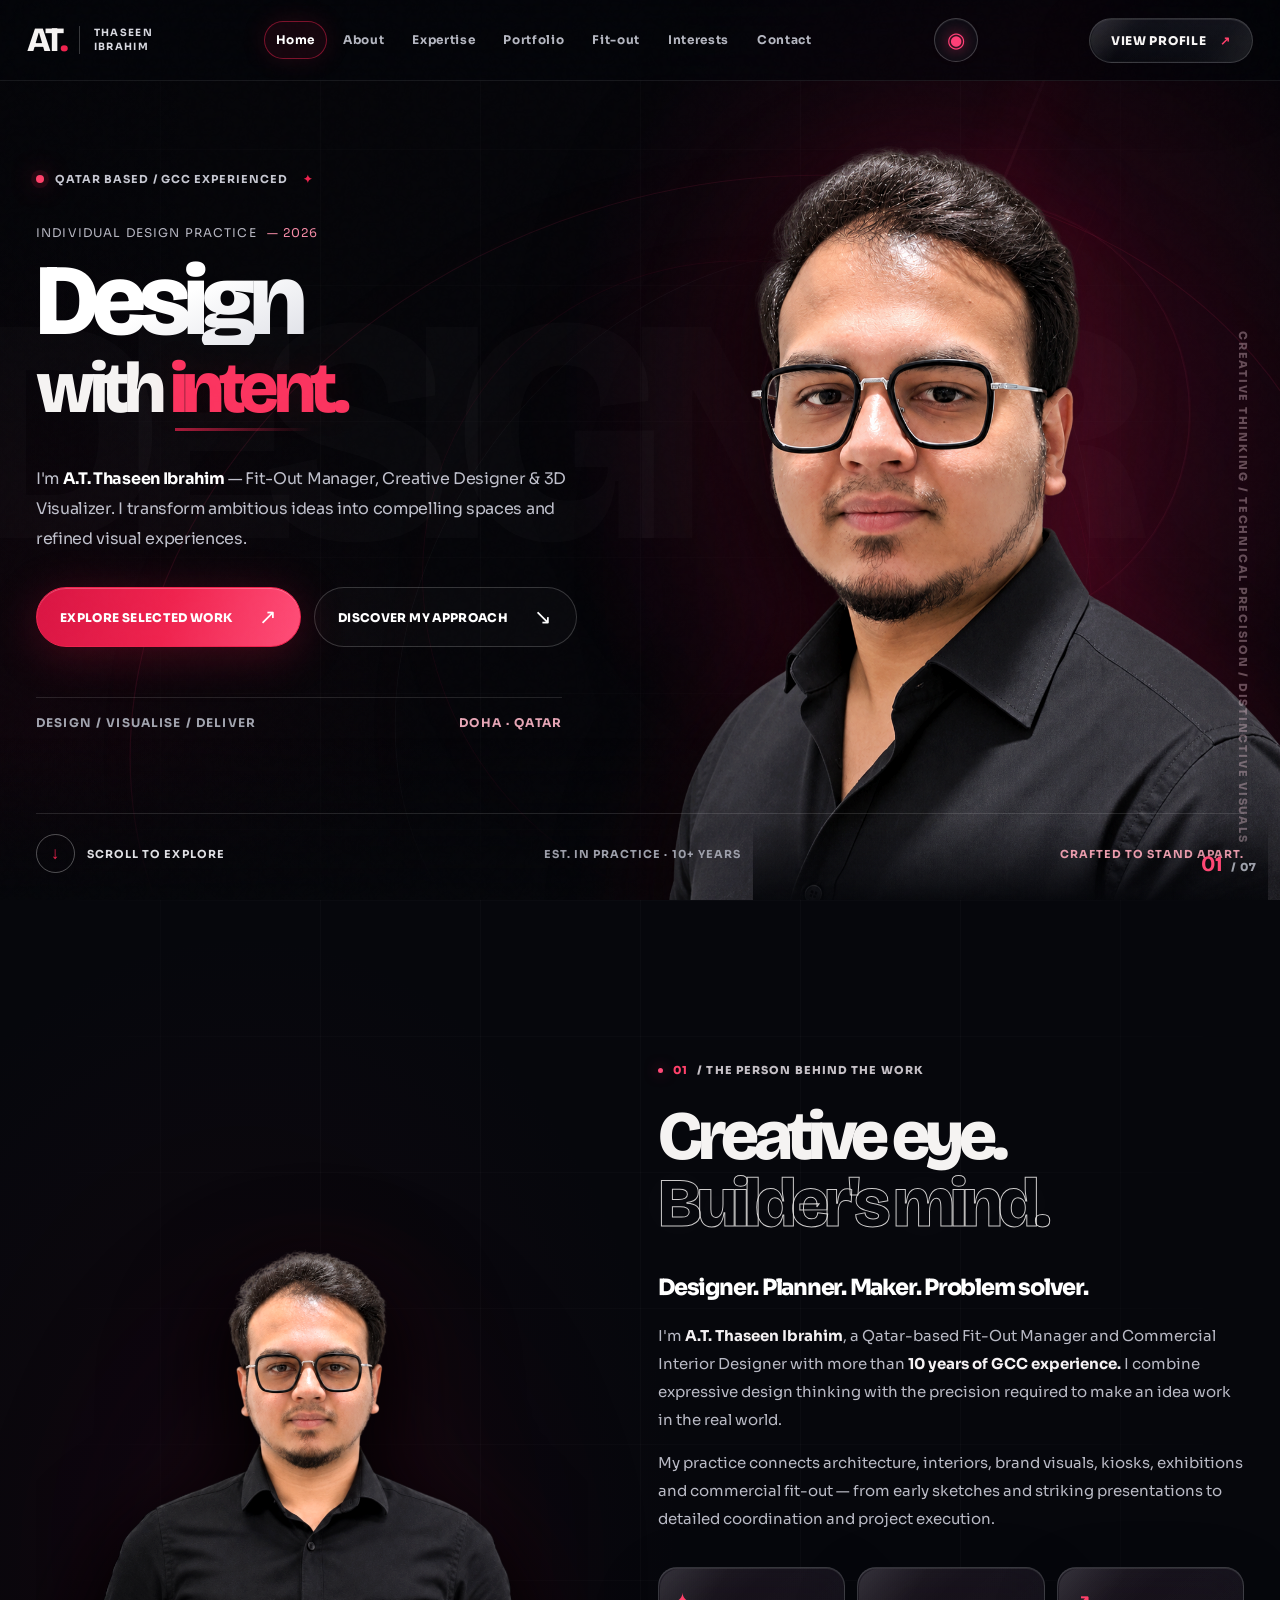
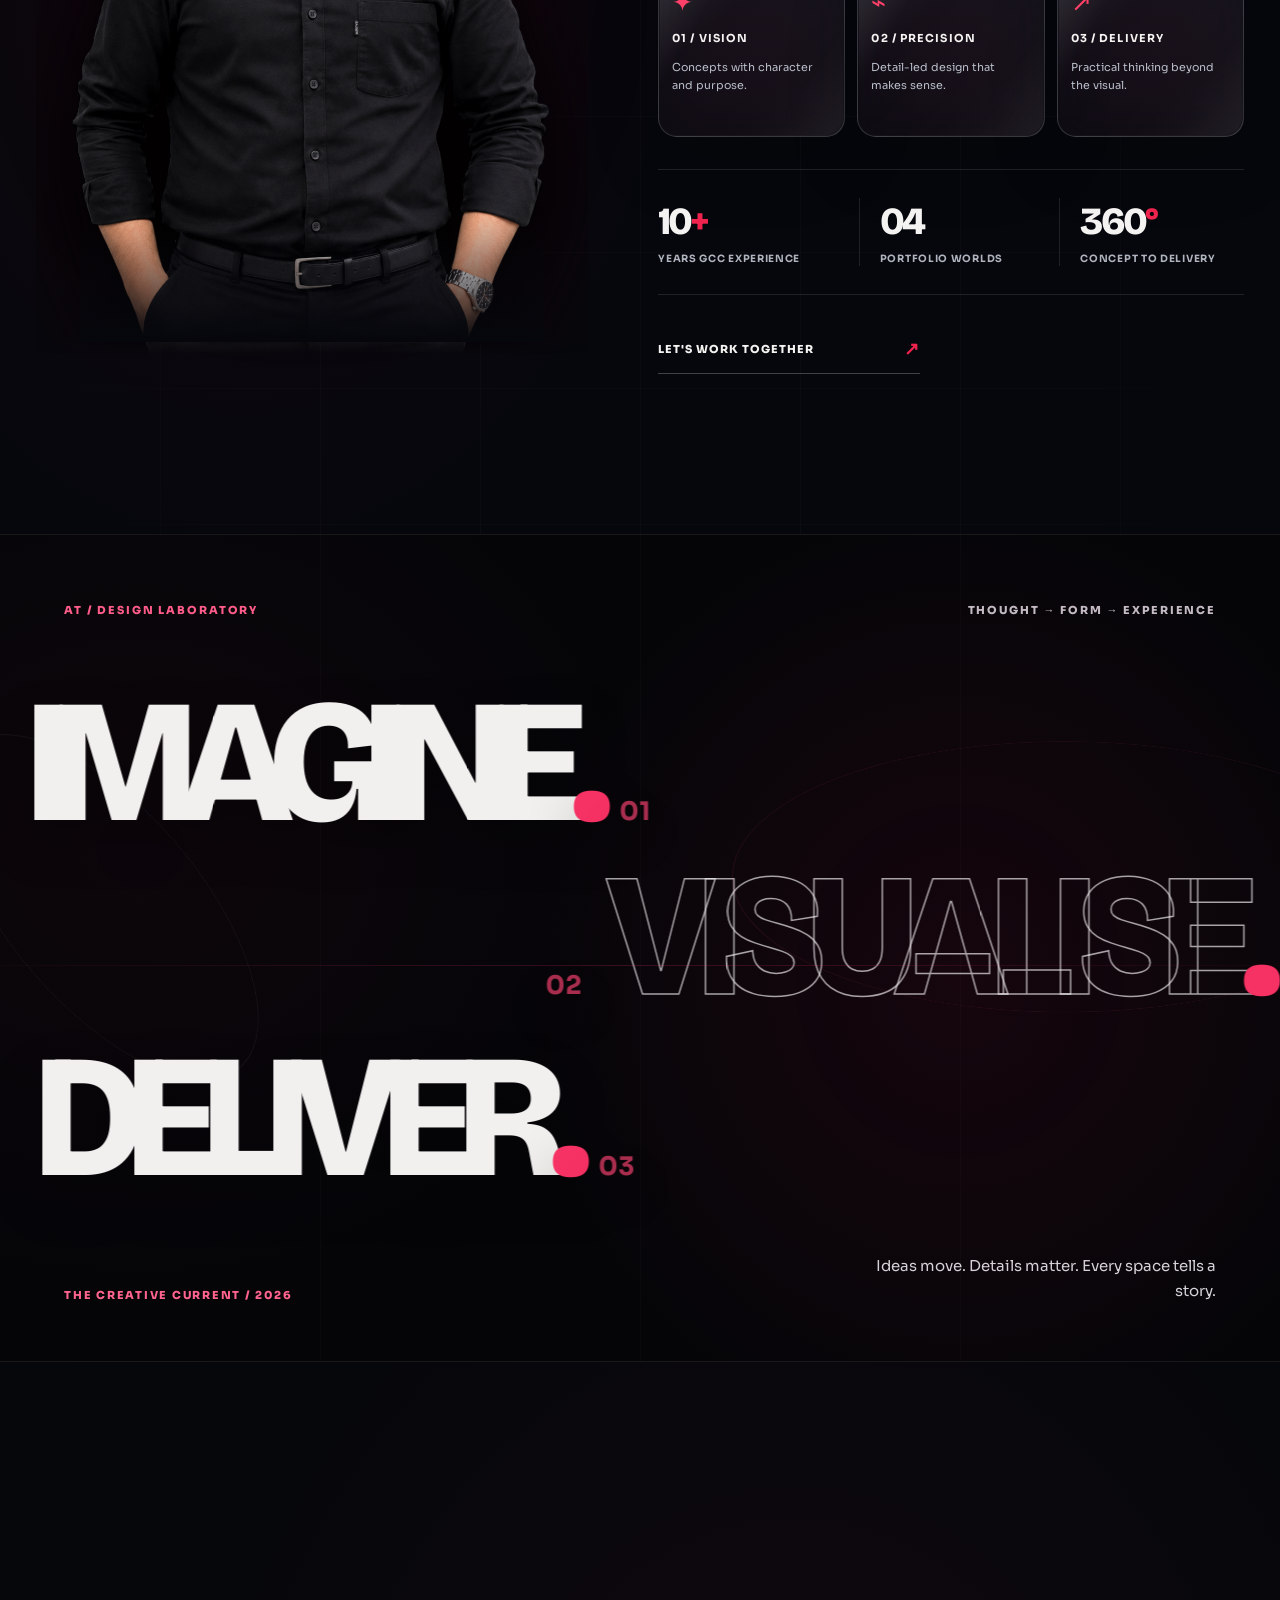
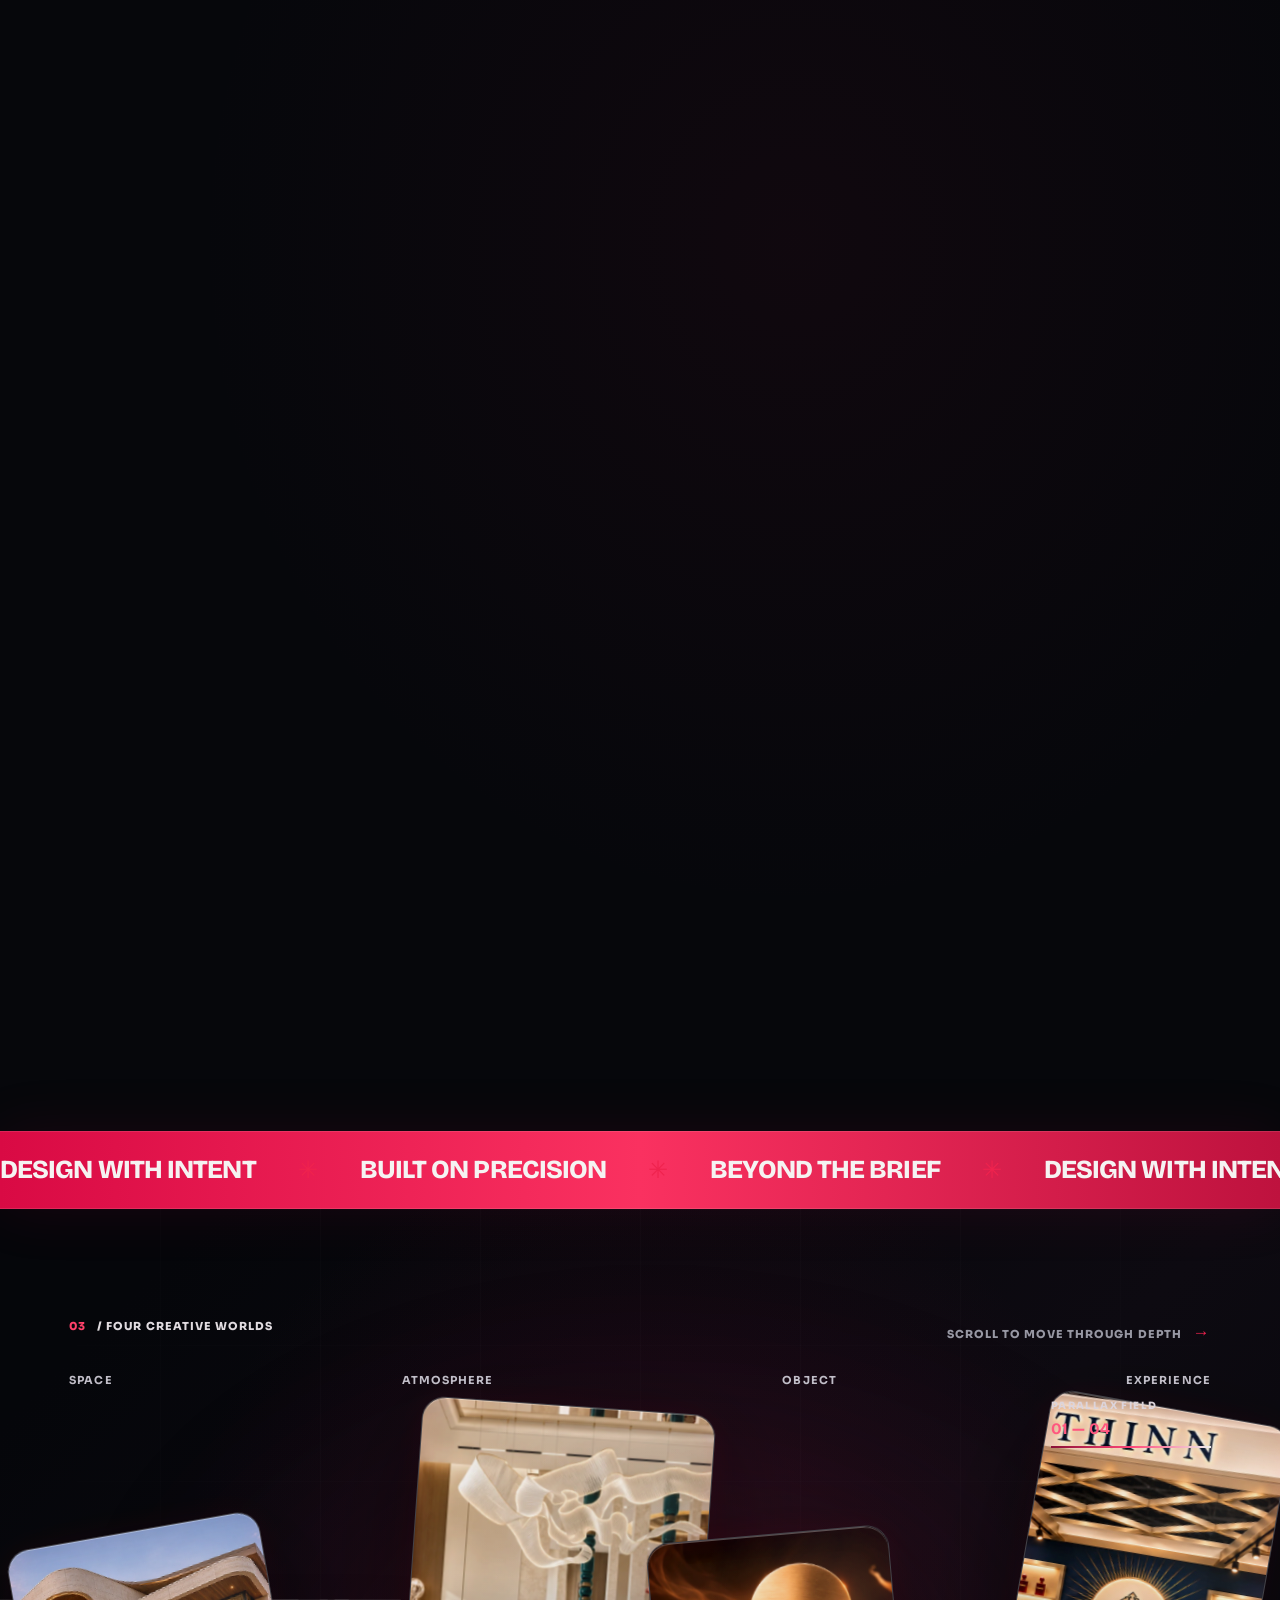
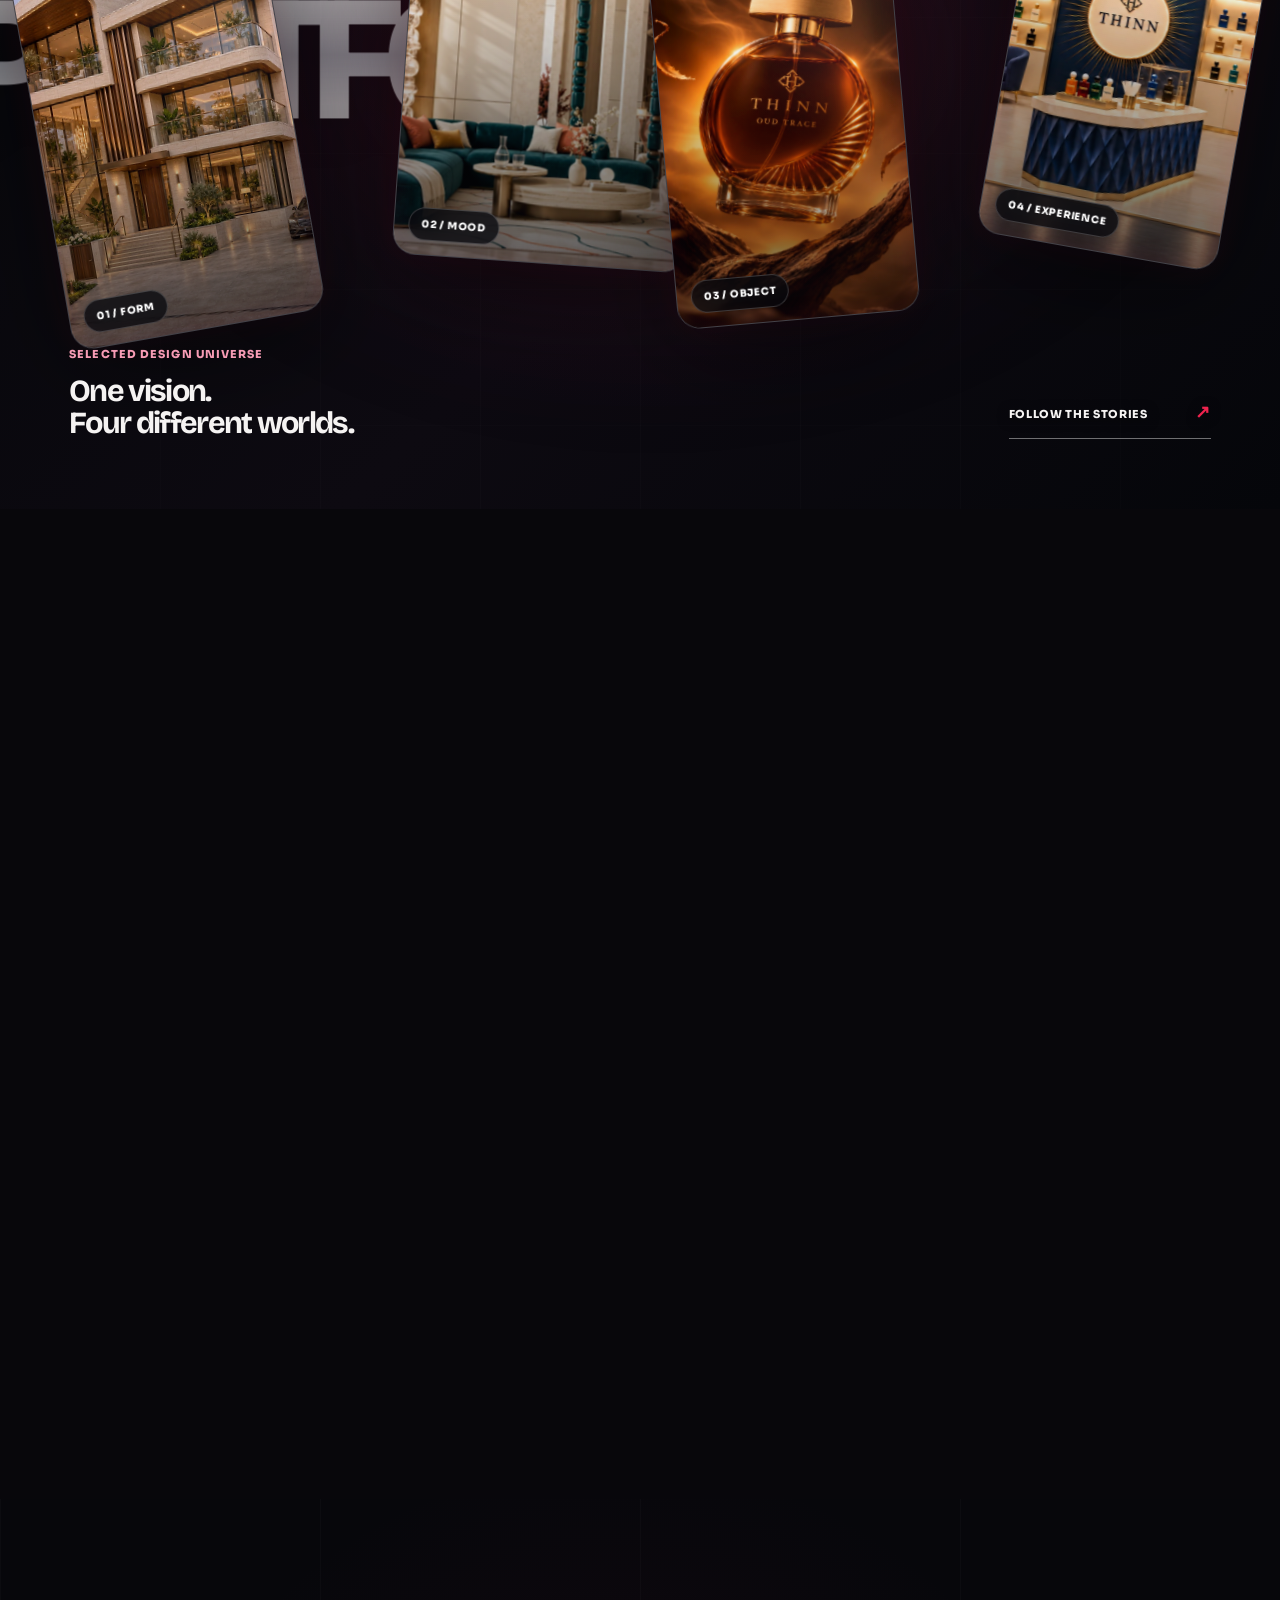
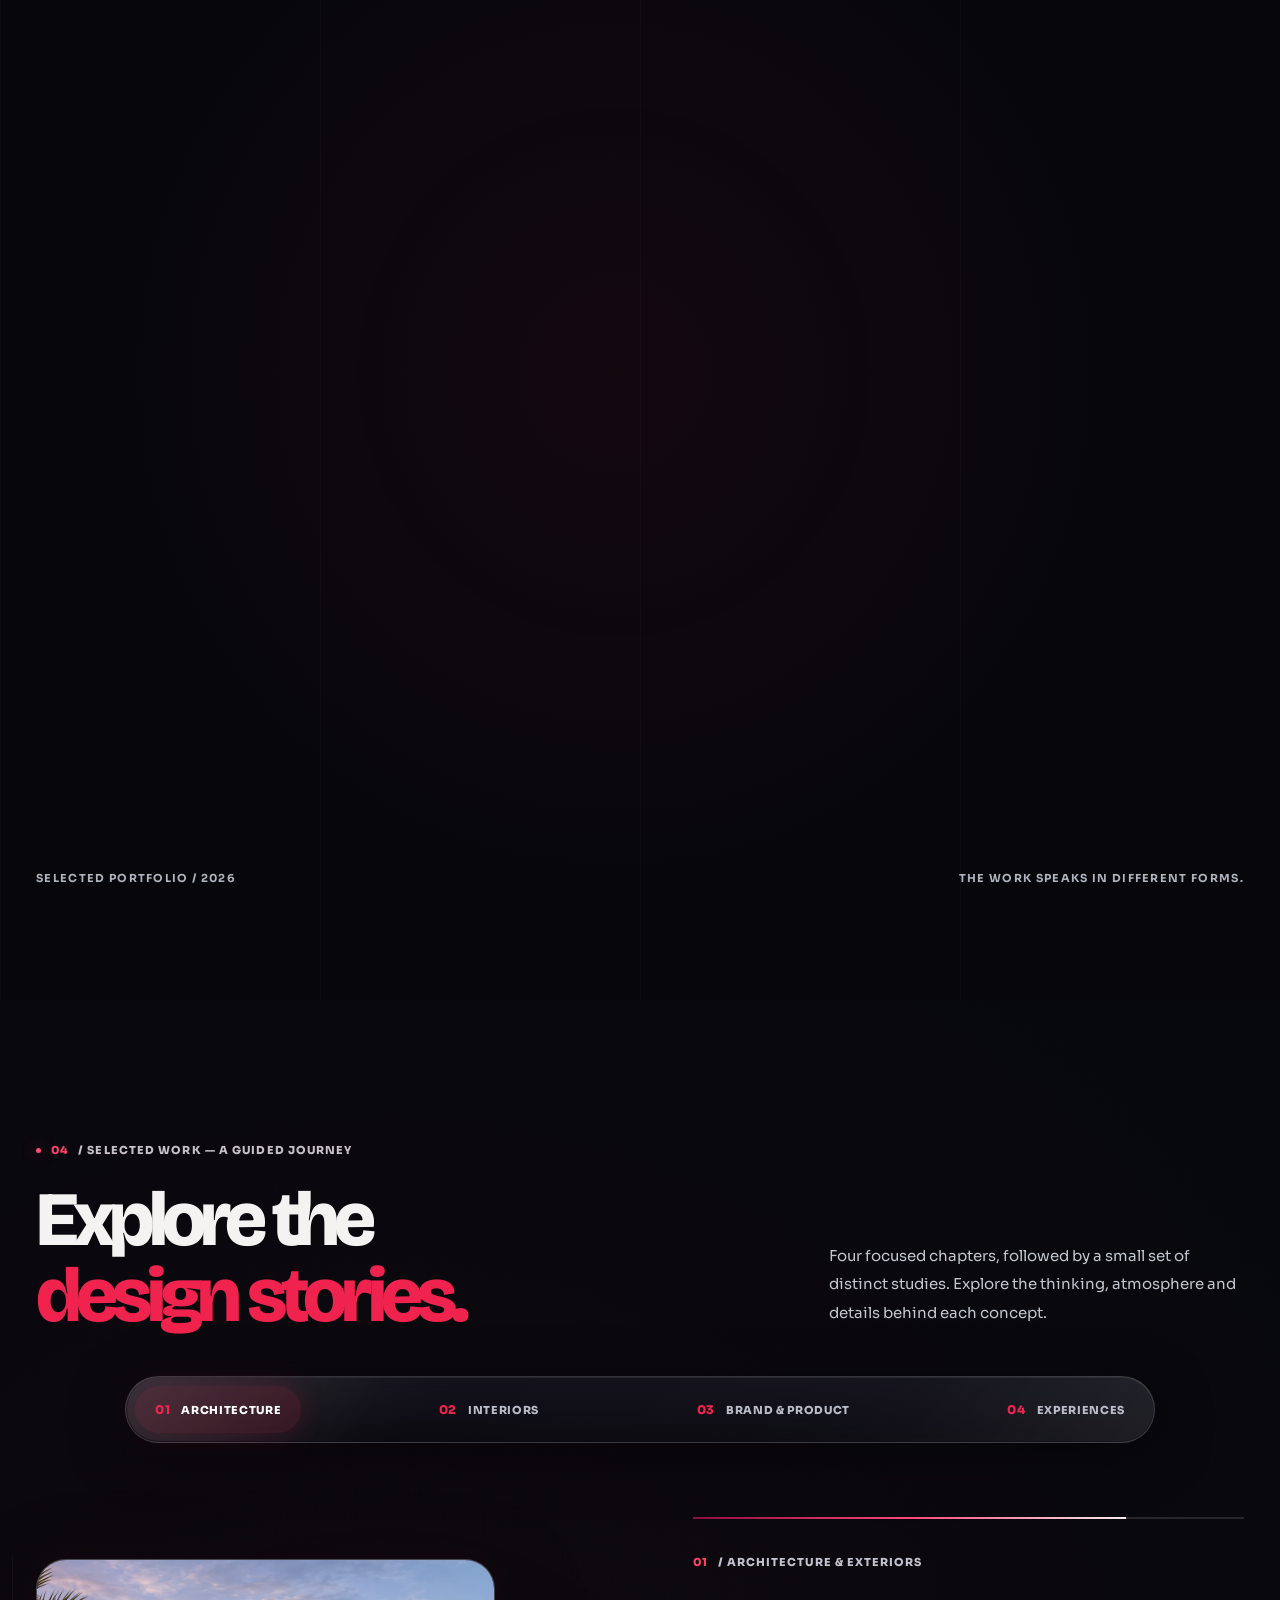
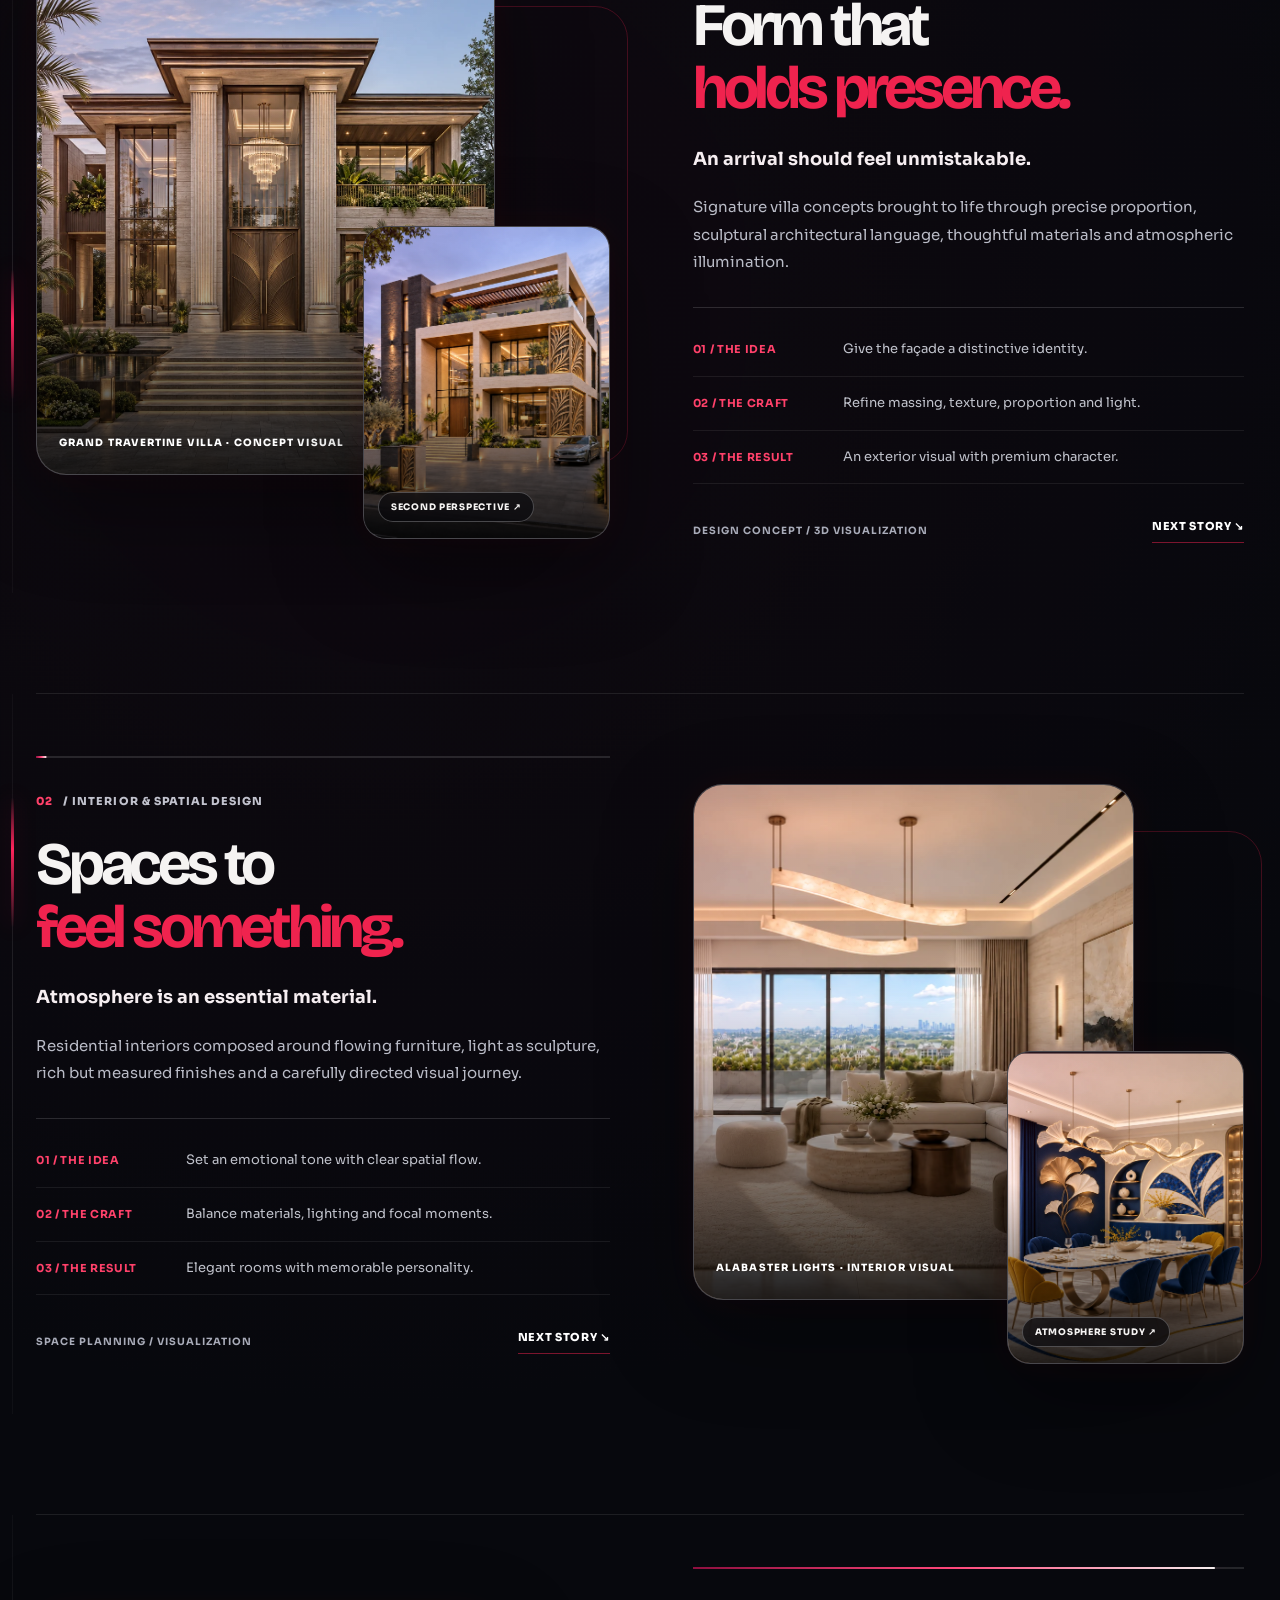
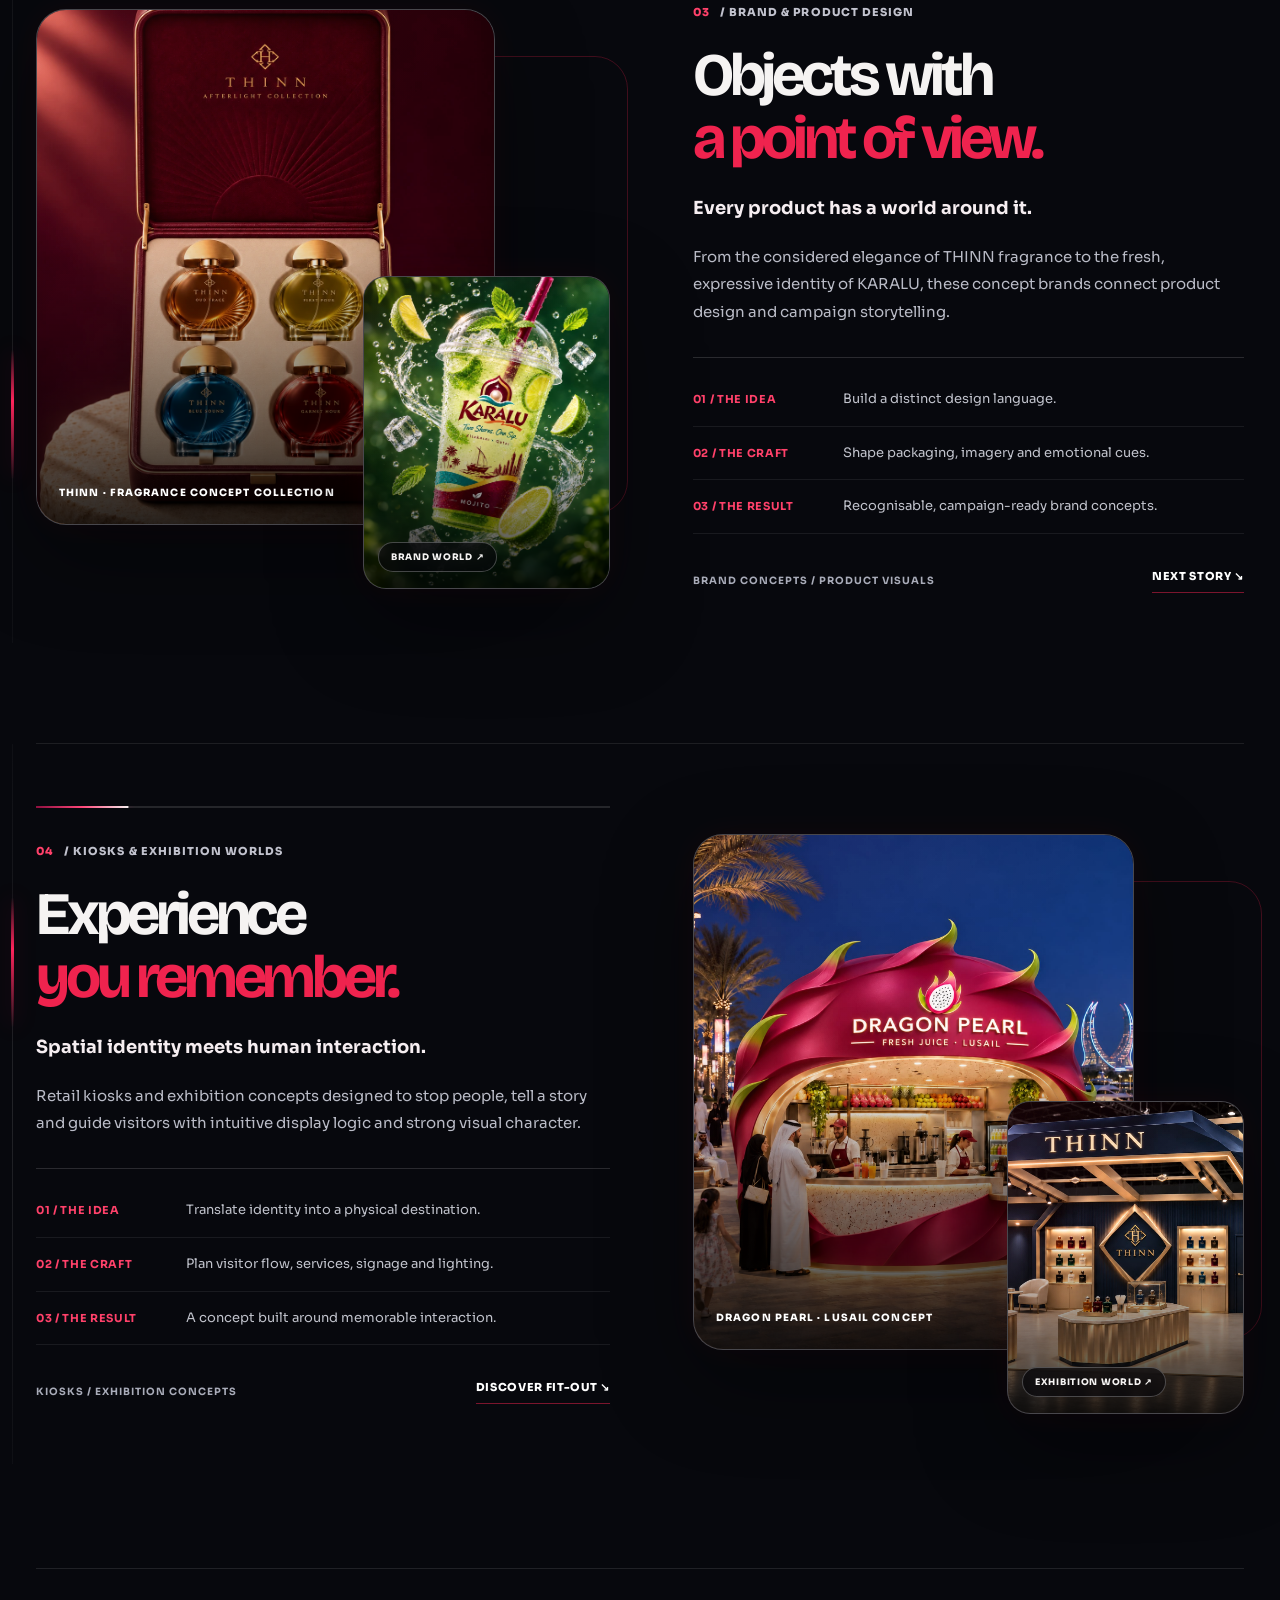
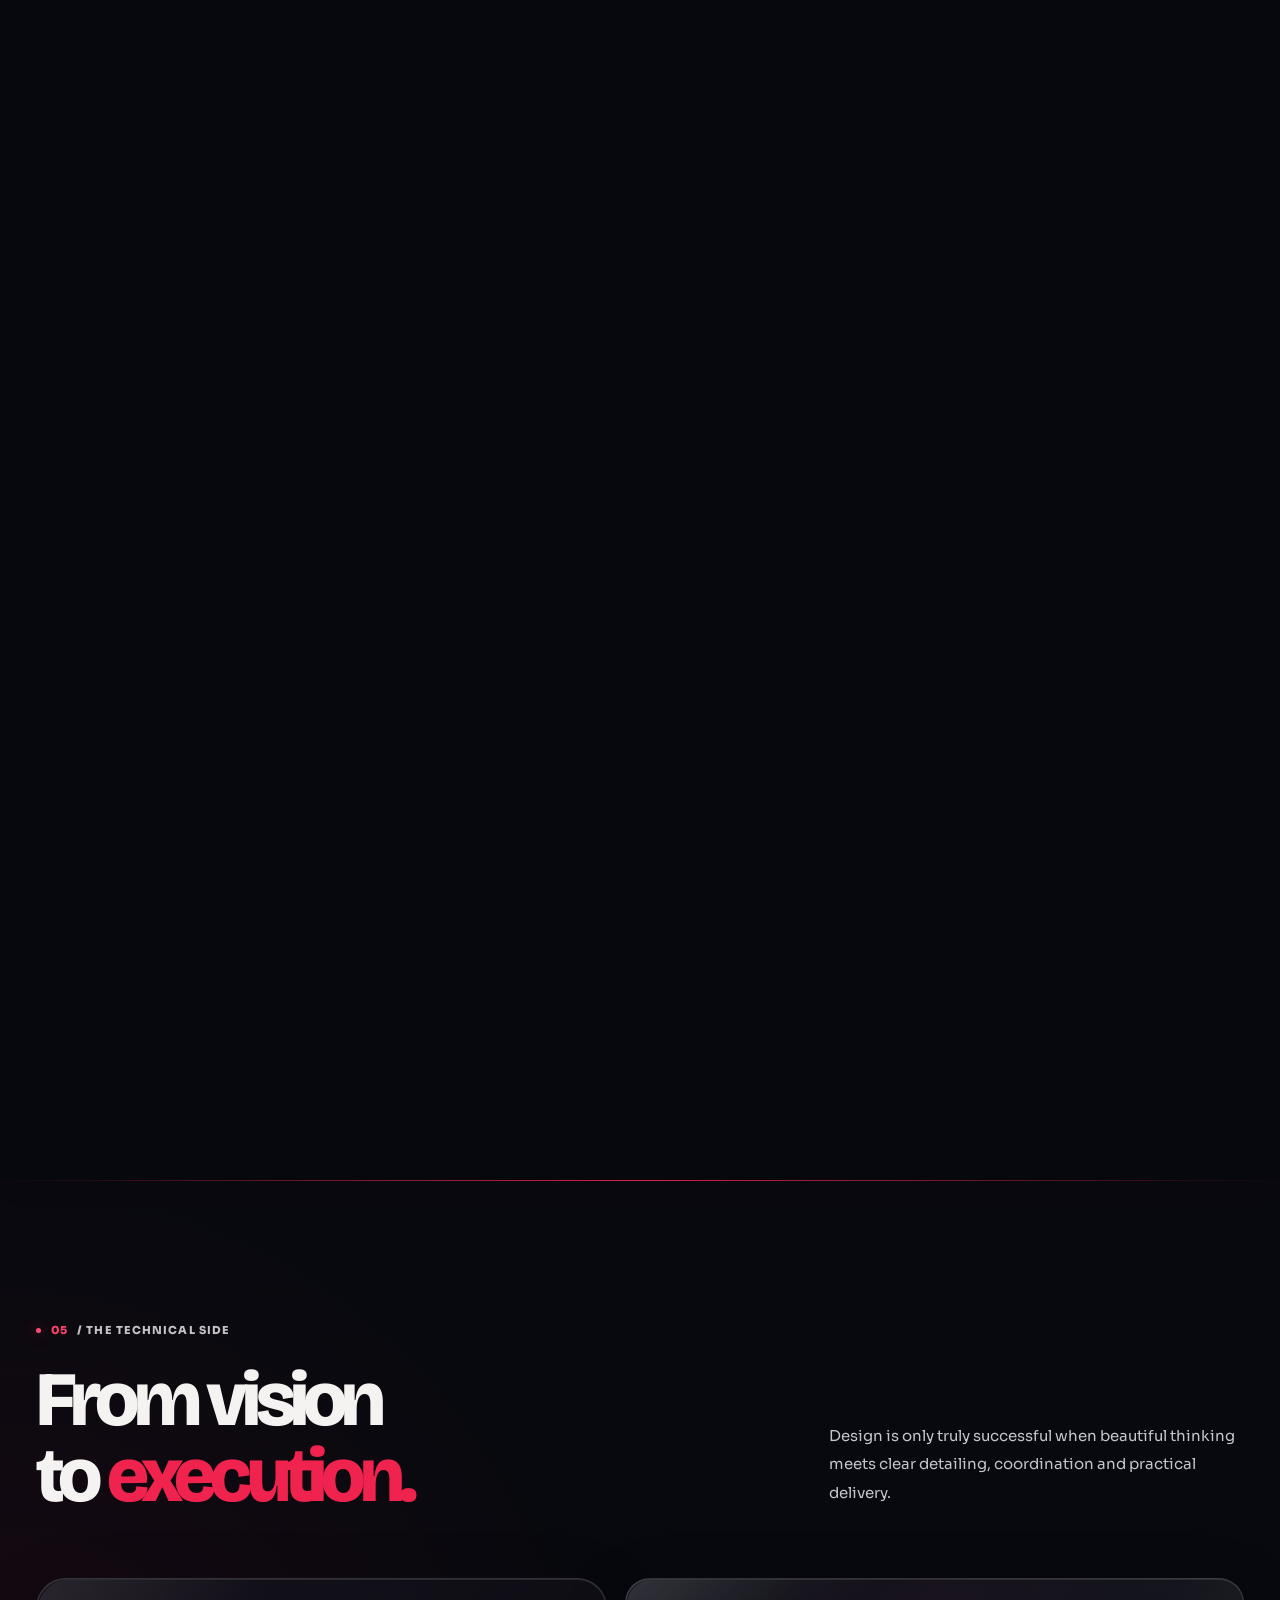
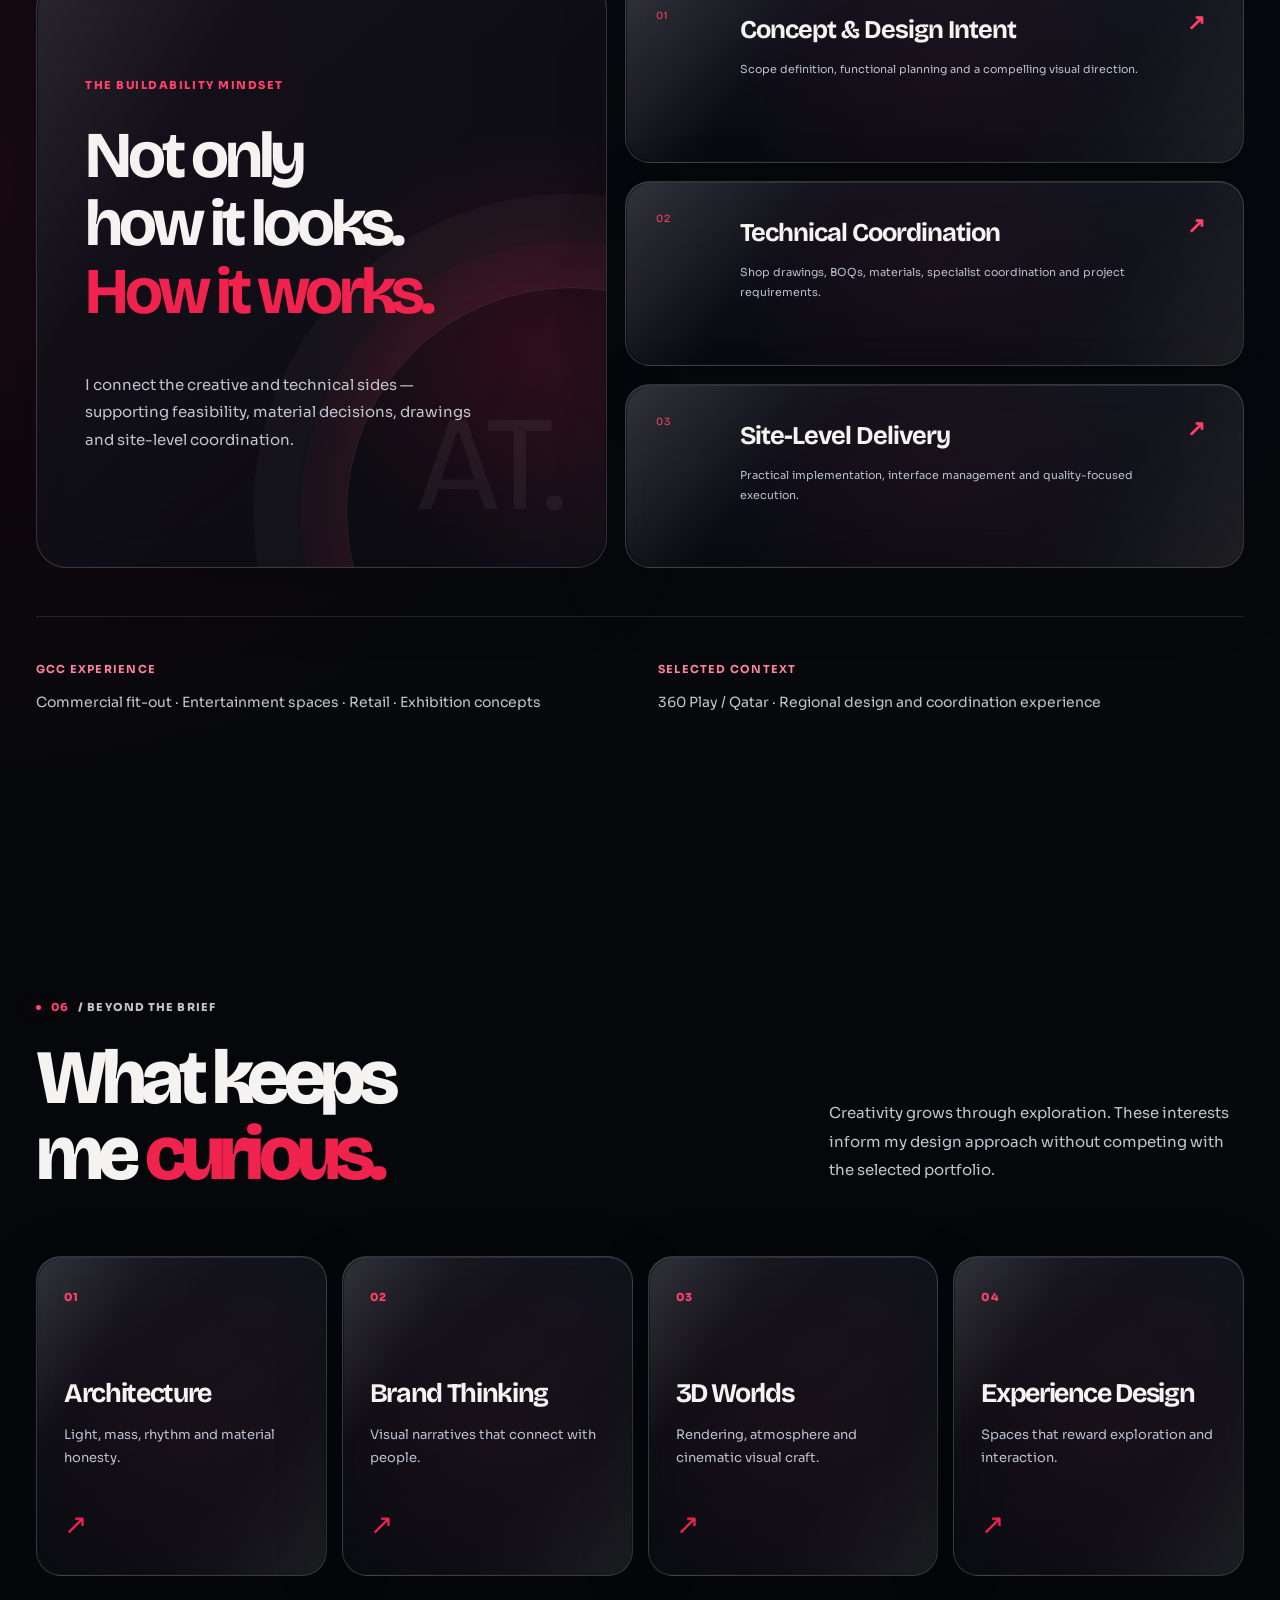
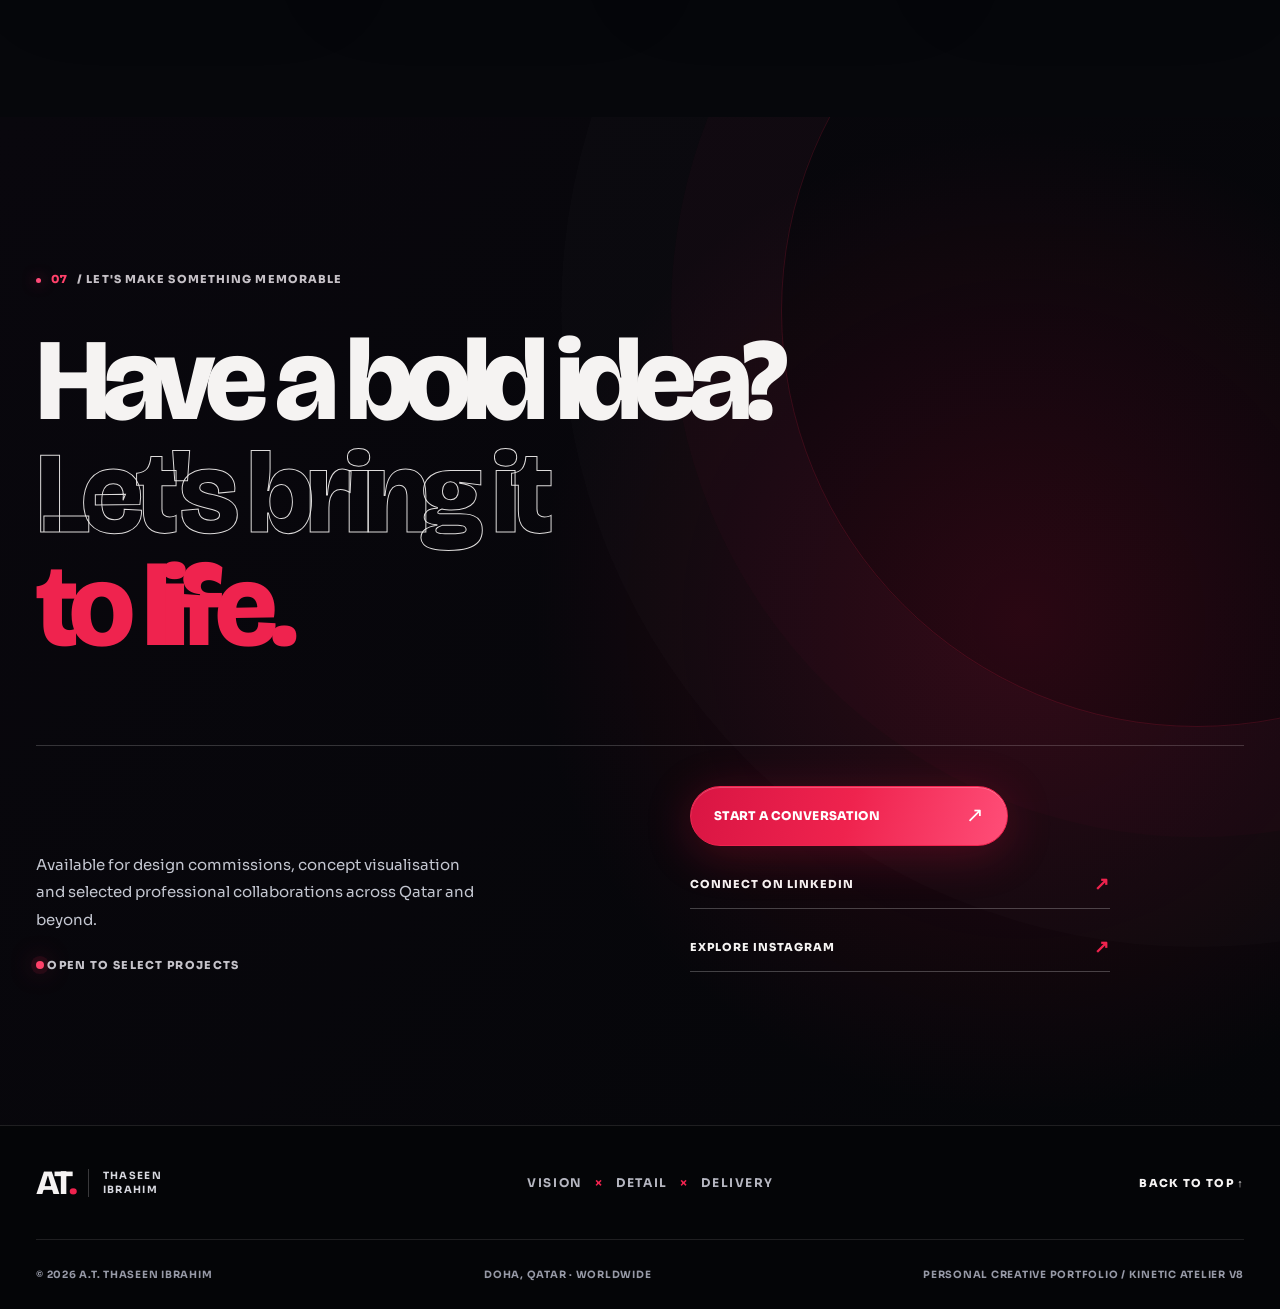
==== commit 2ad8664c: "Improve portfolio search metadata, canonical URL, social previews and structured data" ====
--- a/index.html
+++ b/index.html
@@ -4,11 +4,37 @@
   <meta charset="utf-8">
   <meta name="viewport" content="width=device-width, initial-scale=1">
   <meta name="theme-color" content="#07070b">
-  <meta name="description" content="Portfolio of A.T. Thaseen Ibrahim, Qatar-based Fit-Out Manager and Creative Designer. Architecture, interiors, brand and product design, experiential concepts and project delivery.">
+  <meta name="description" content="Explore the portfolio of A.T. Thaseen Ibrahim, a Qatar-based Fit-Out Manager and Creative Designer with 10+ years of GCC experience in interiors, architecture, brand design, kiosks and exhibitions.">
+  <meta name="author" content="A.T. Thaseen Ibrahim">
+  <meta name="robots" content="index, follow, max-image-preview:large">
+  <link rel="canonical" href="https://thaseenportfolio.github.io/">
+  <meta property="og:type" content="website">
+  <meta property="og:site_name" content="A.T. Thaseen Ibrahim | Design Portfolio">
+  <meta property="og:url" content="https://thaseenportfolio.github.io/">
   <meta property="og:title" content="A.T. Thaseen Ibrahim — Creative Designer & Fit-Out Manager">
   <meta property="og:description" content="Design thinking. Technical precision. Creative execution. Selected work across the GCC.">
-  <meta property="og:image" content="assets/villa-grand-travertine.webp">
-  <title>A.T. Thaseen Ibrahim | V8 Kinetic Atelier — Motion Portfolio</title>
+  <meta property="og:image" content="https://thaseenportfolio.github.io/assets/villa-grand-travertine.webp">
+  <meta property="og:image:alt" content="Architectural design and creative fit-out portfolio by A.T. Thaseen Ibrahim">
+  <meta name="twitter:card" content="summary_large_image">
+  <meta name="twitter:title" content="A.T. Thaseen Ibrahim | Fit-Out Manager & Creative Designer">
+  <meta name="twitter:description" content="Architecture, interiors, branding, product visuals, kiosks and exhibitions — concepts and delivery across Qatar and the GCC.">
+  <meta name="twitter:image" content="https://thaseenportfolio.github.io/assets/villa-grand-travertine.webp">
+  <title>A.T. Thaseen Ibrahim | Fit-Out Manager & Creative Designer in Qatar</title>
+  <script type="application/ld+json">
+  {
+    "@context": "https://schema.org",
+    "@type": "Person",
+    "name": "A.T. Thaseen Ibrahim",
+    "url": "https://thaseenportfolio.github.io/",
+    "jobTitle": ["Fit-Out Manager", "Creative Designer", "3D Visualizer"],
+    "description": "Qatar-based fit-out manager and creative designer with more than 10 years of GCC experience in commercial interiors, architecture visualization, kiosks, exhibitions, and brand design.",
+    "knowsAbout": ["Commercial fit-out", "Interior design", "3D visualization", "Architecture", "Brand and packaging design", "Kiosk and exhibition design"],
+    "sameAs": [
+      "https://www.linkedin.com/in/thaseenibrahim",
+      "https://www.instagram.com/the.designindustry/"
+    ]
+  }
+  </script>
   <link rel="icon" href="favicon.svg" type="image/svg+xml">
   <link rel="preconnect" href="https://fonts.googleapis.com">
   <link rel="preconnect" href="https://fonts.gstatic.com" crossorigin>
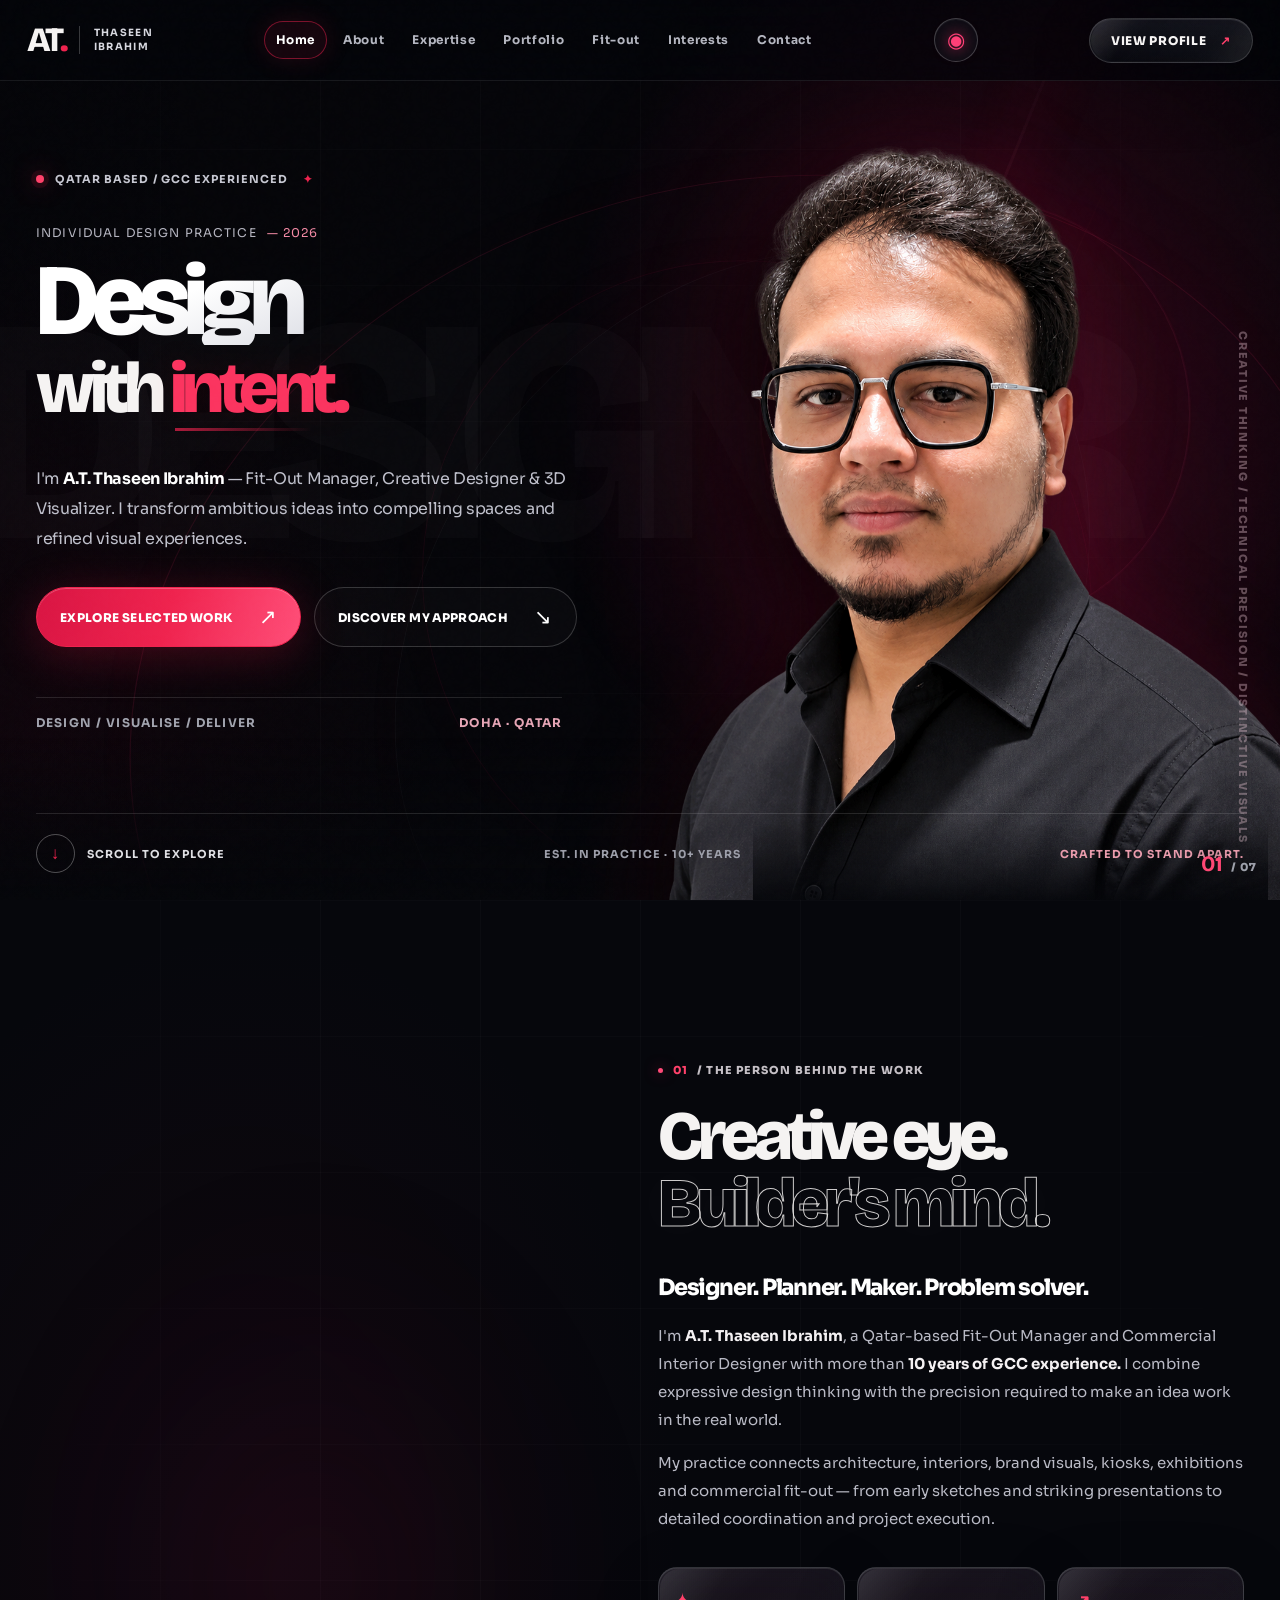
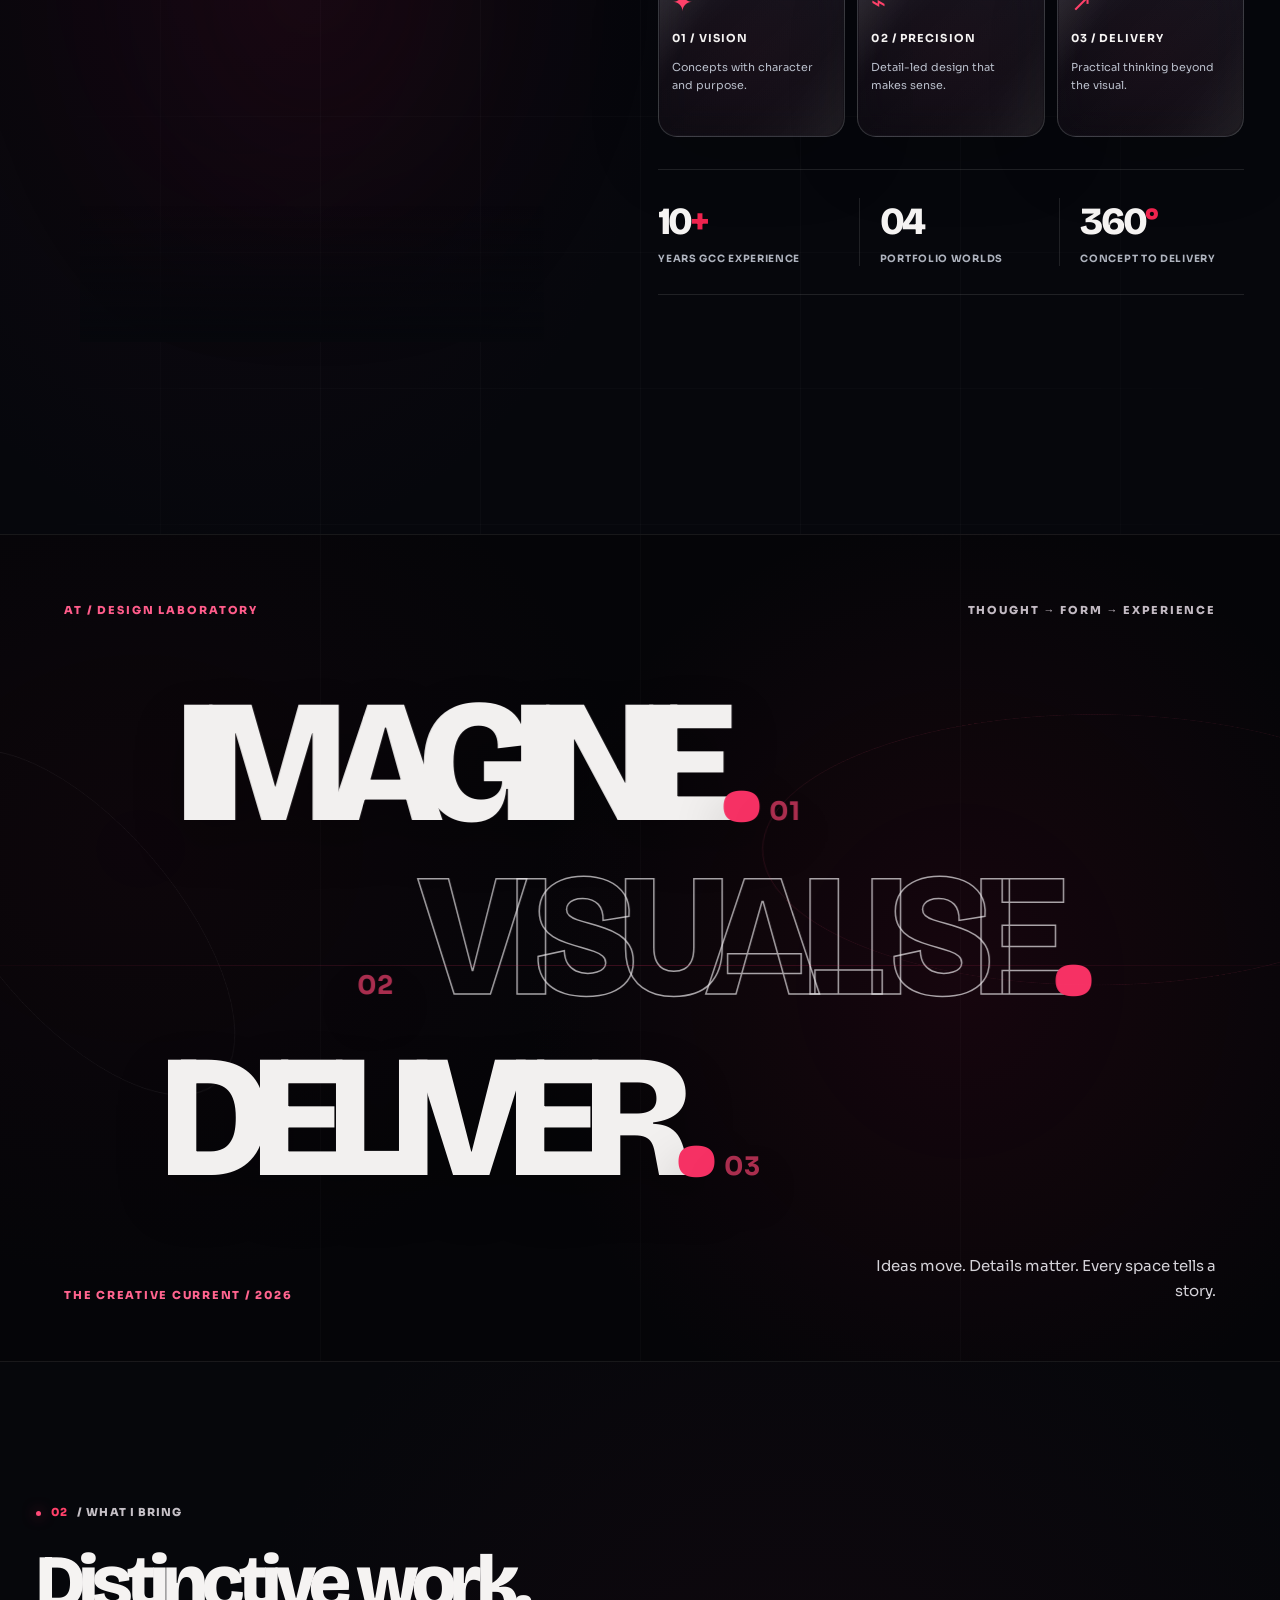
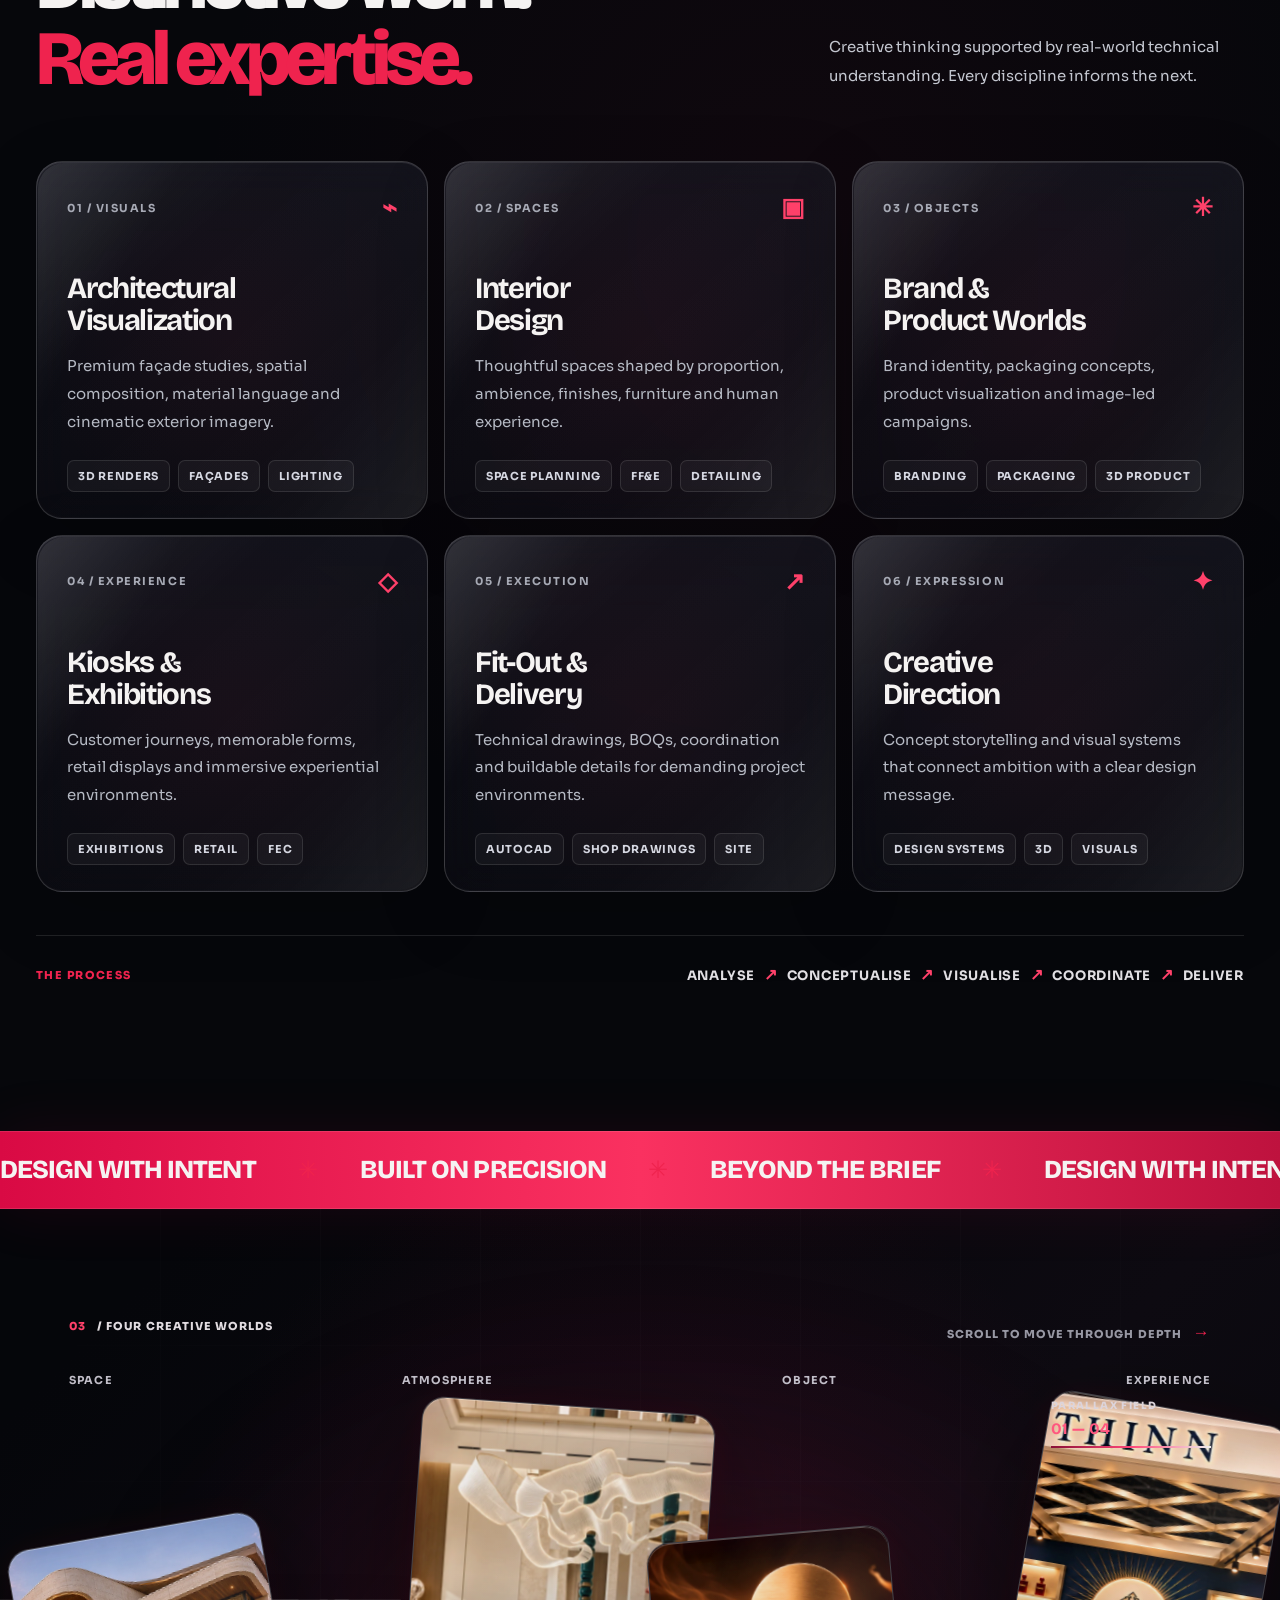
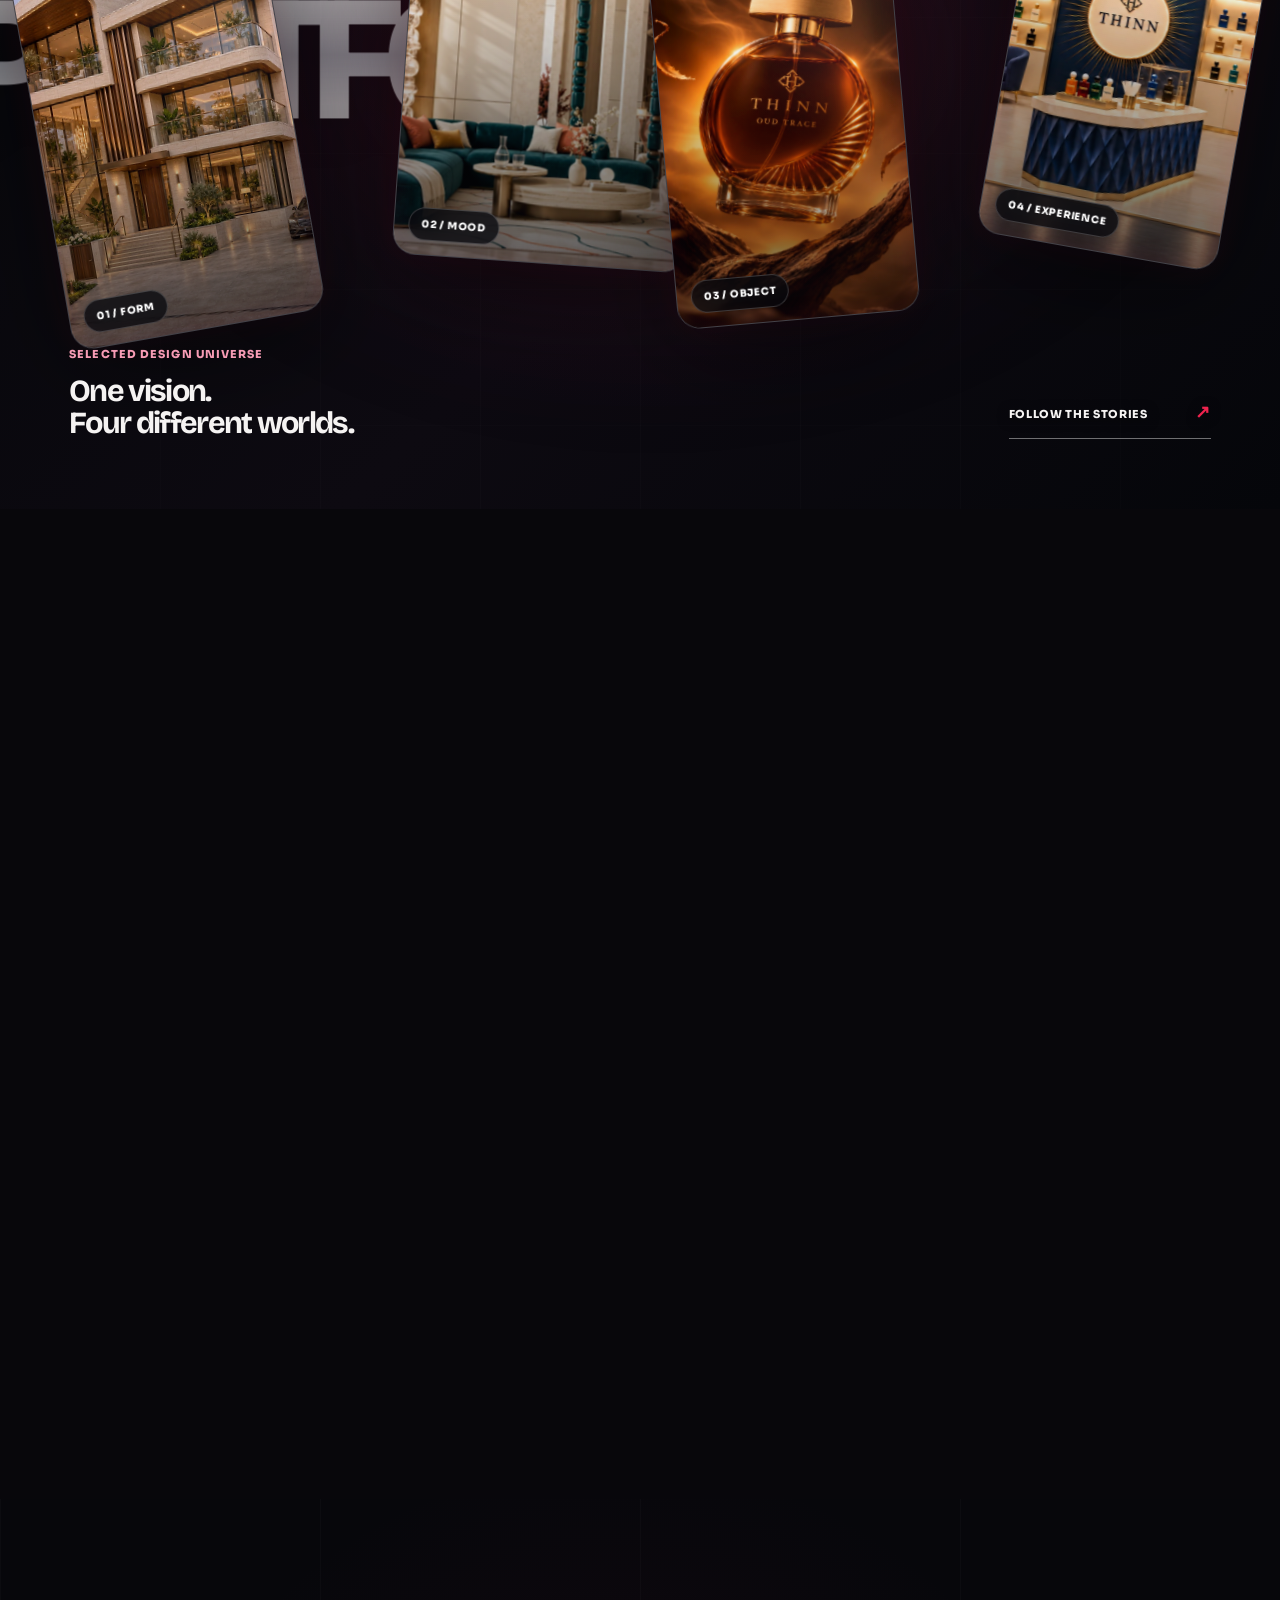
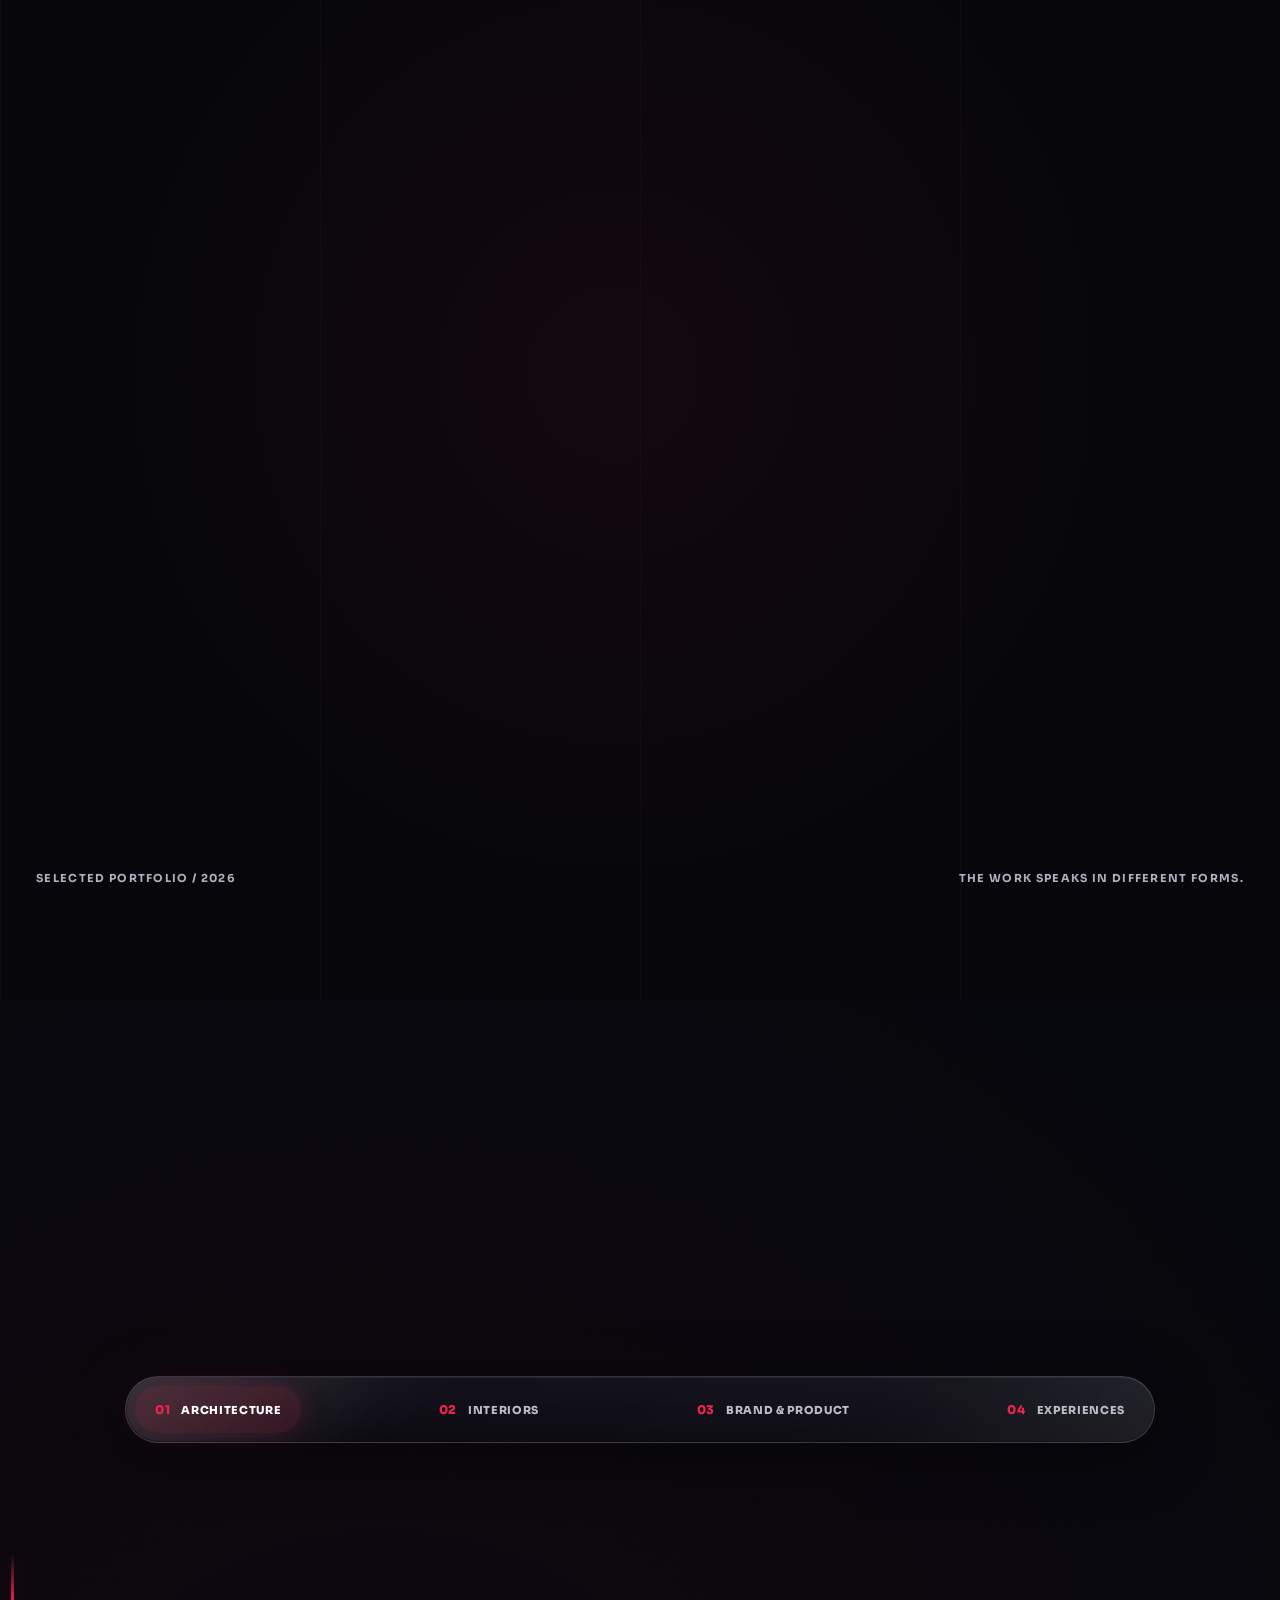
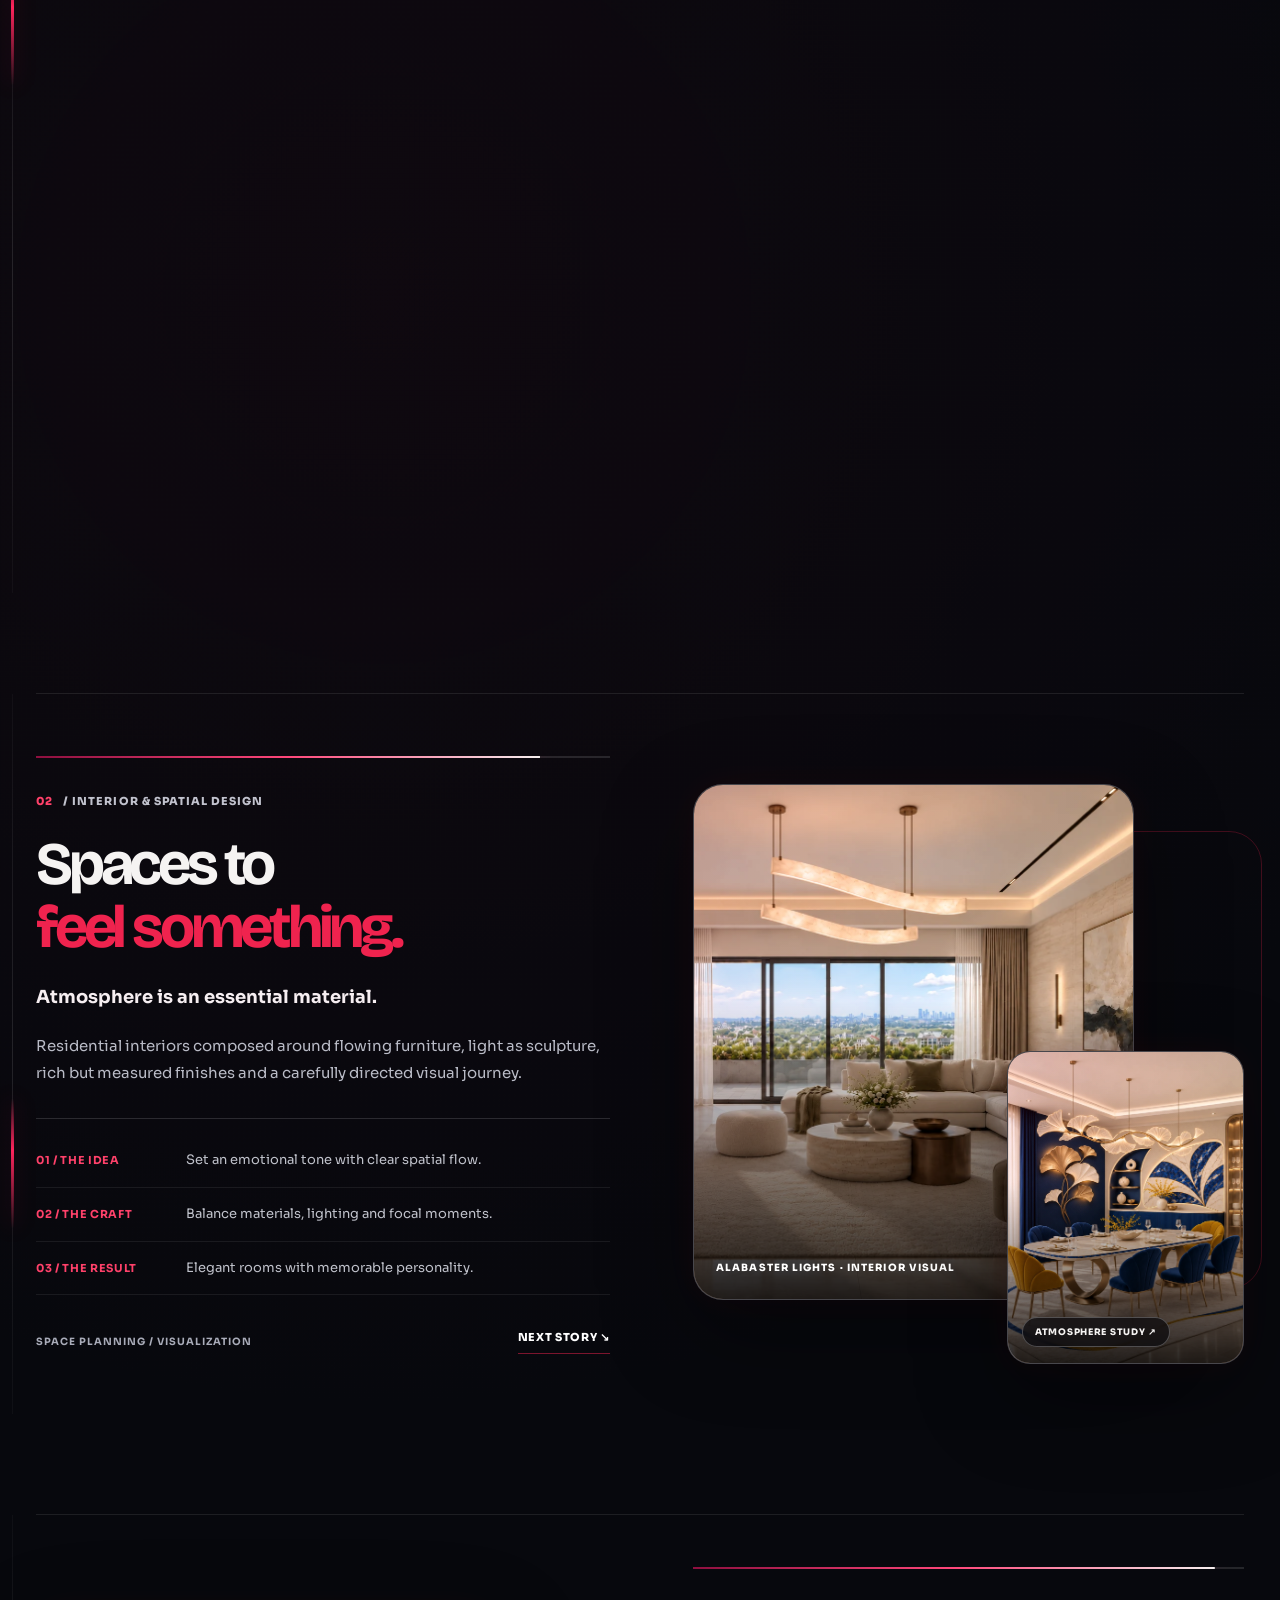
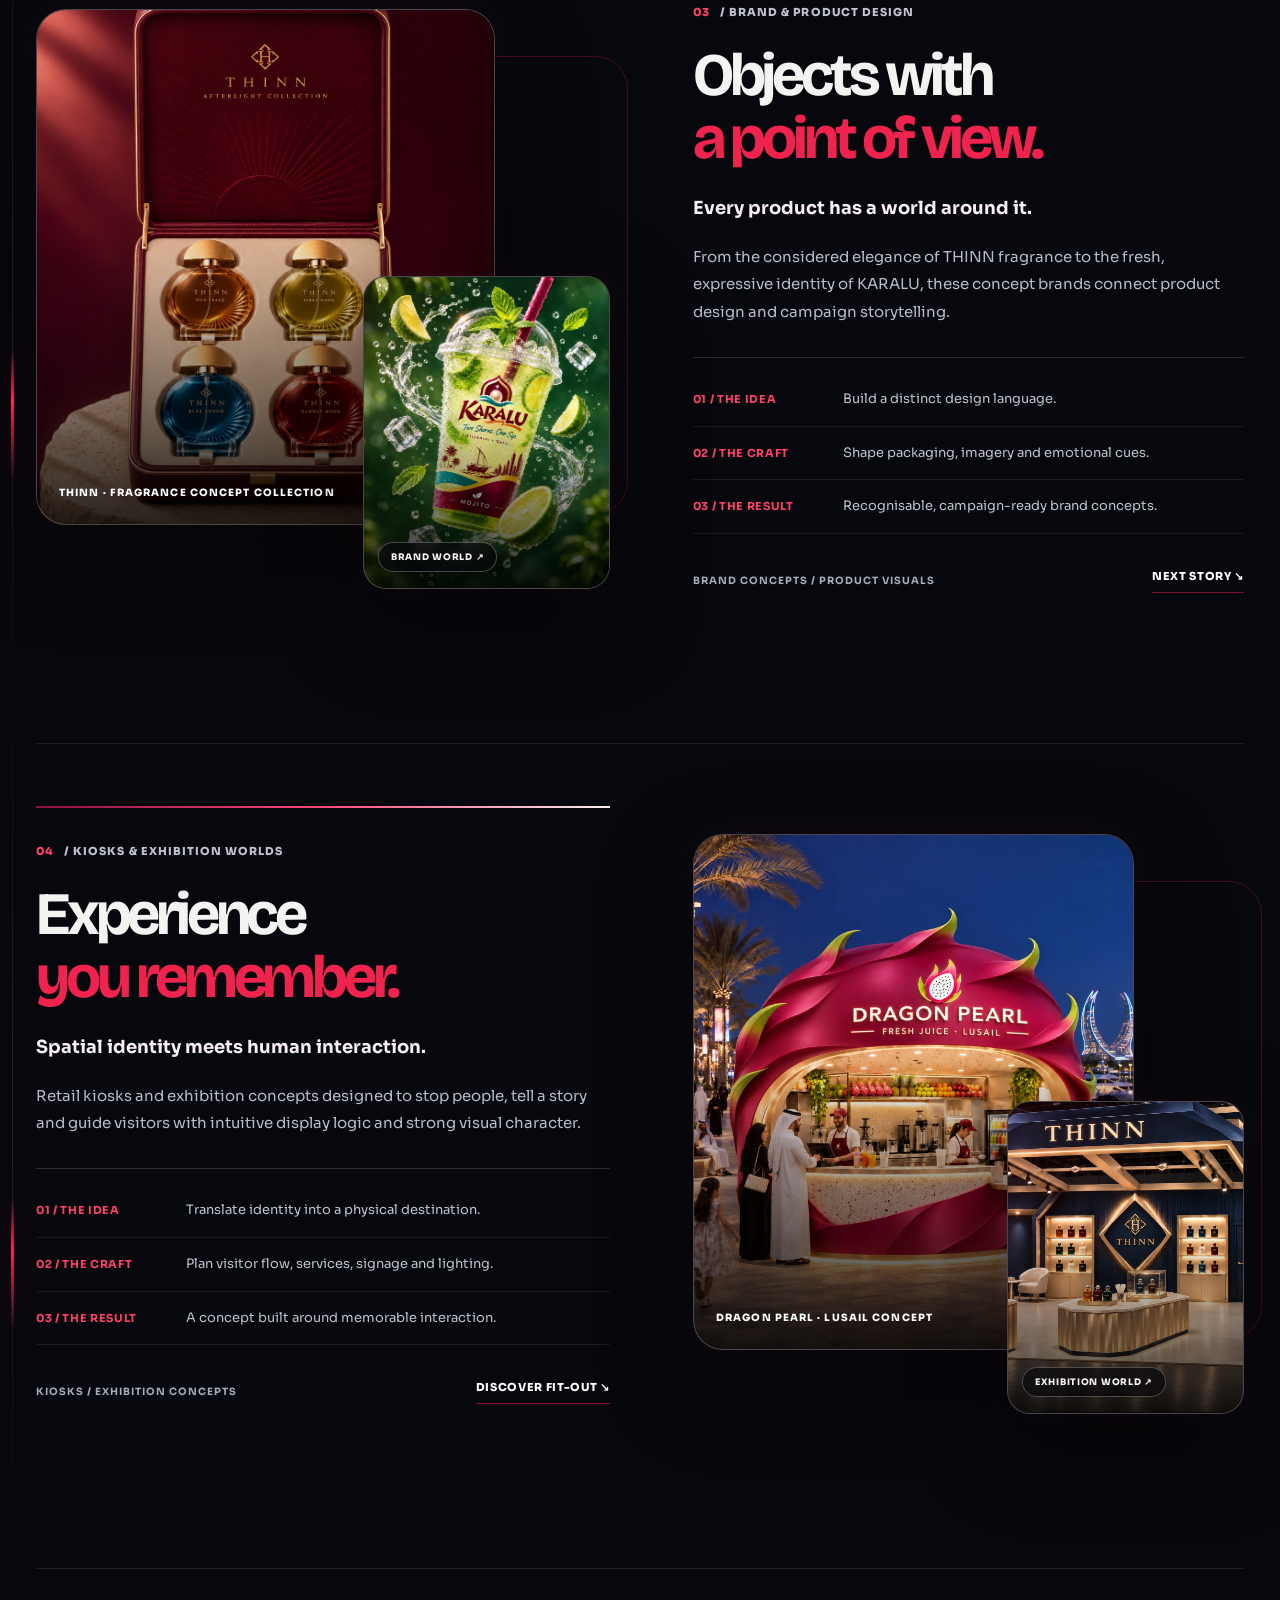
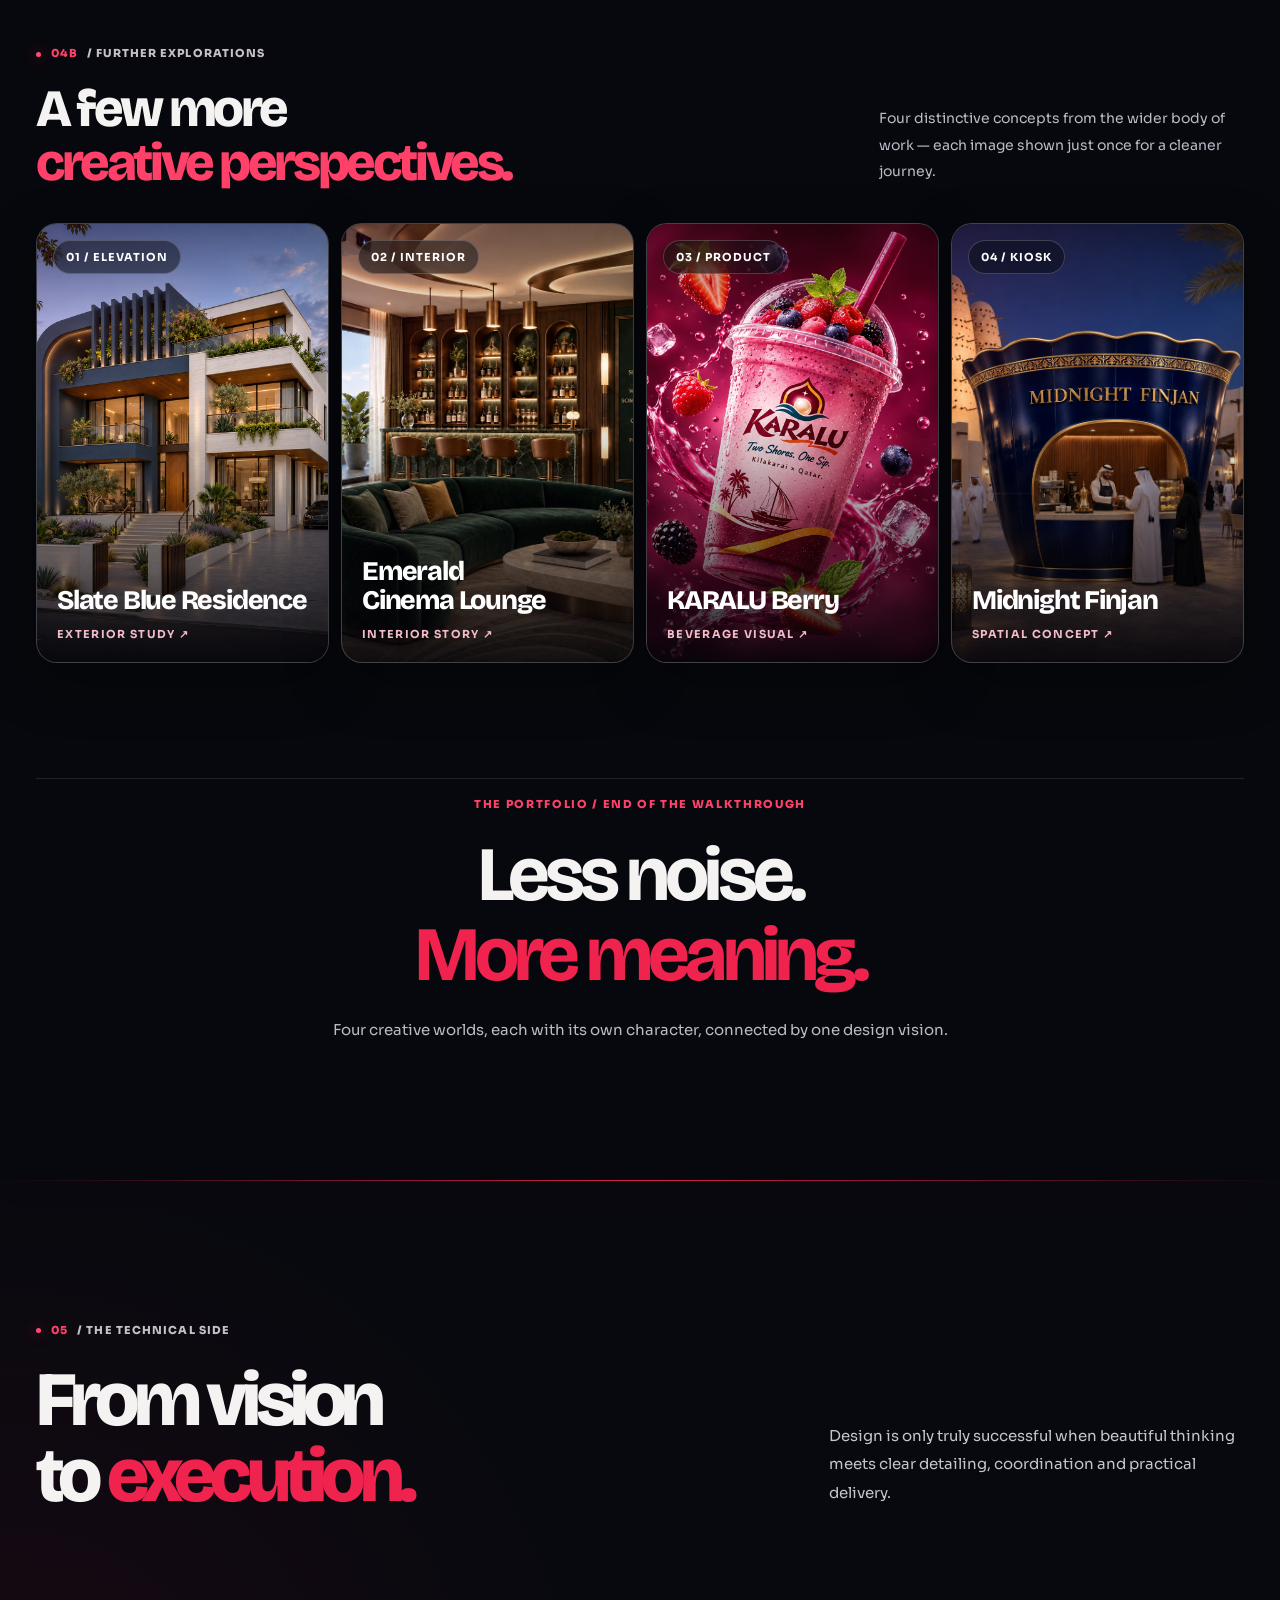
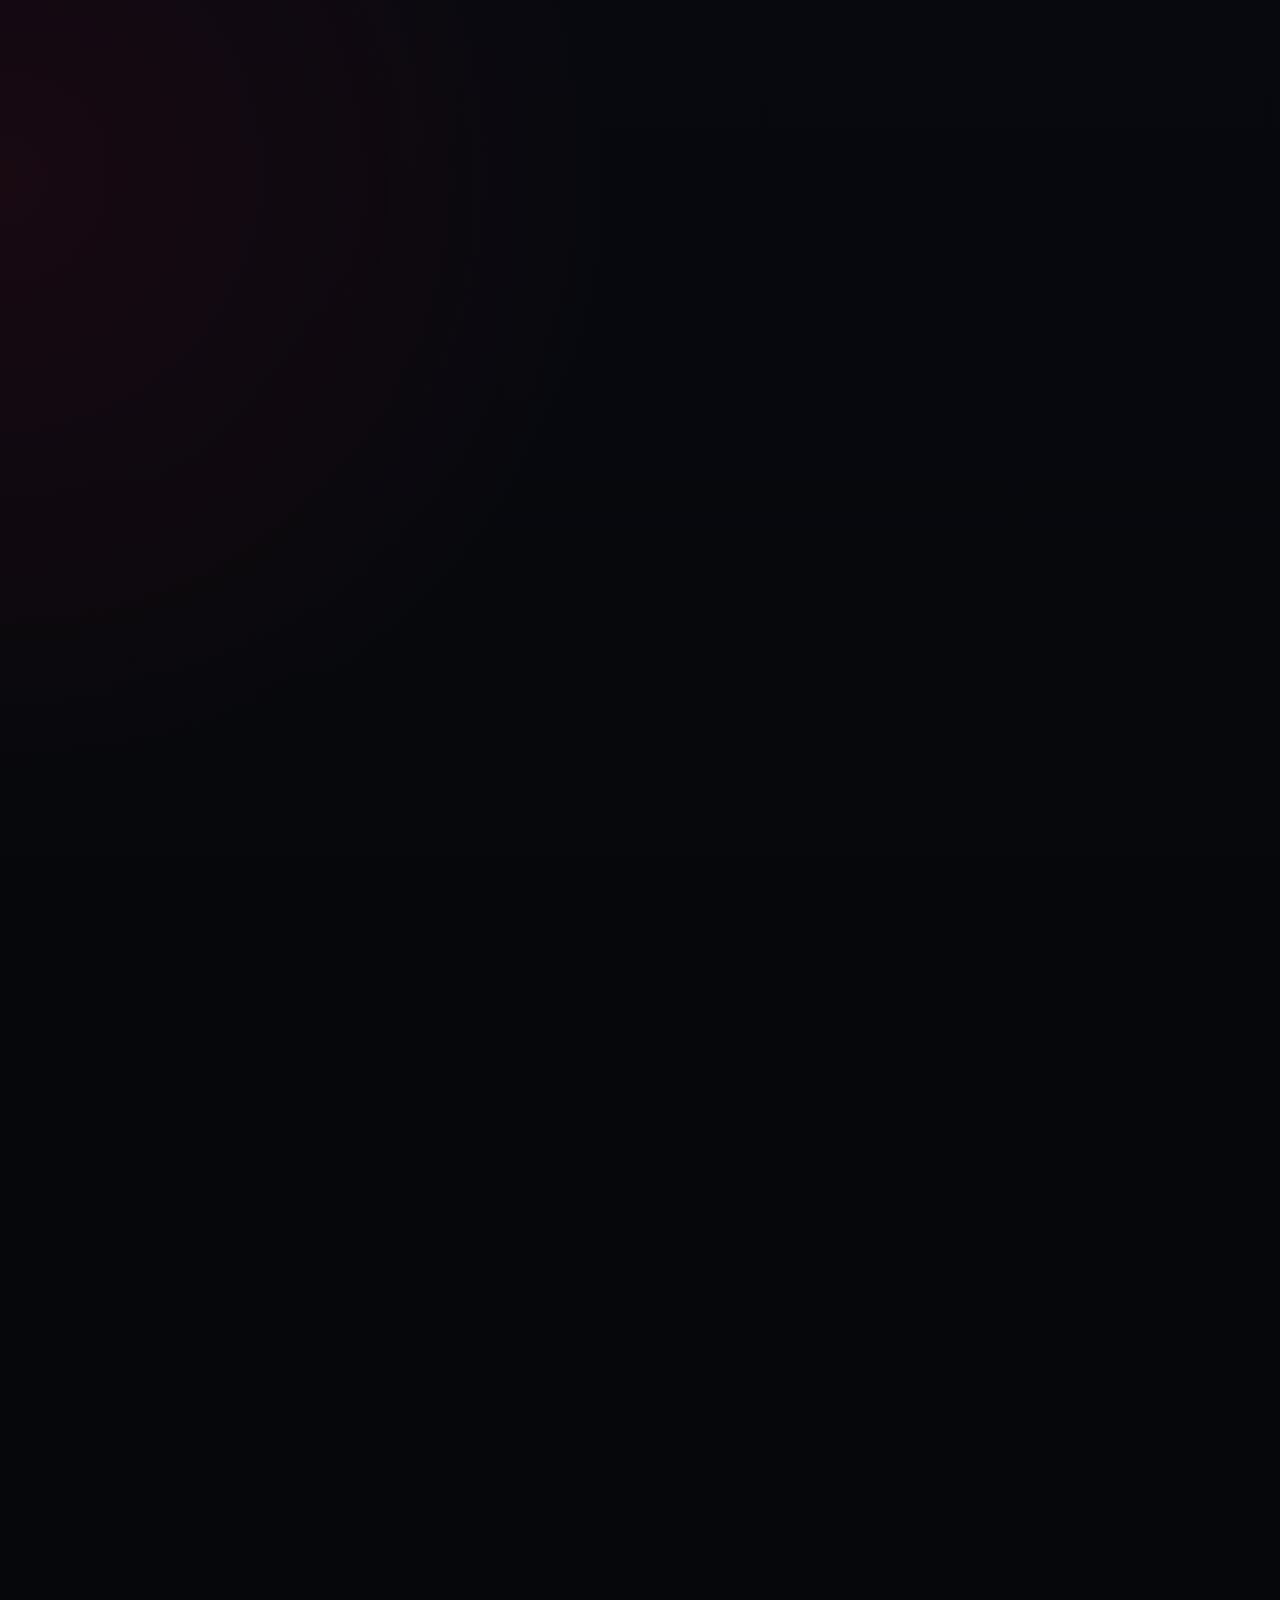
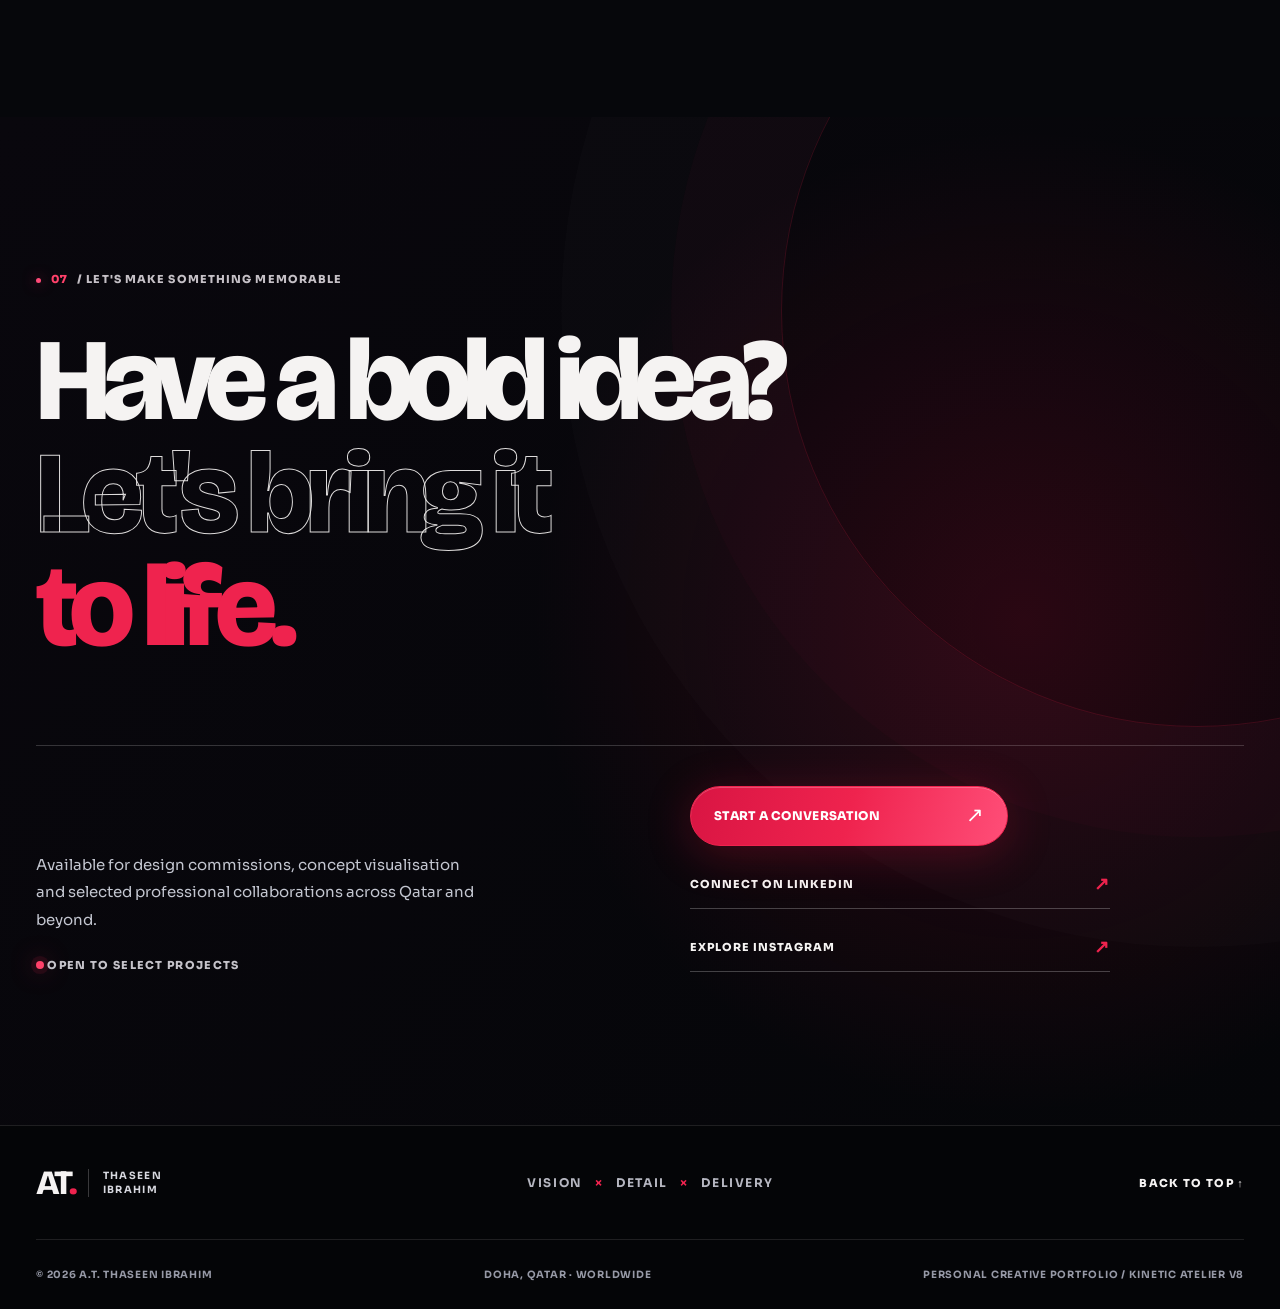
==== commit 4c86d9a8: "Add Google Search Console verification meta tag" ====
--- a/index.html
+++ b/index.html
@@ -7,6 +7,7 @@
   <meta name="description" content="Explore the portfolio of A.T. Thaseen Ibrahim, a Qatar-based Fit-Out Manager and Creative Designer with 10+ years of GCC experience in interiors, architecture, brand design, kiosks and exhibitions.">
   <meta name="author" content="A.T. Thaseen Ibrahim">
   <meta name="robots" content="index, follow, max-image-preview:large">
+  <meta name="google-site-verification" content="dksMgfgINhYUk55PJxmEvOMlyyQ7Lw3dbsjaLvRIHwU" />
   <link rel="canonical" href="https://thaseenportfolio.github.io/">
   <meta property="og:type" content="website">
   <meta property="og:site_name" content="A.T. Thaseen Ibrahim | Design Portfolio">
